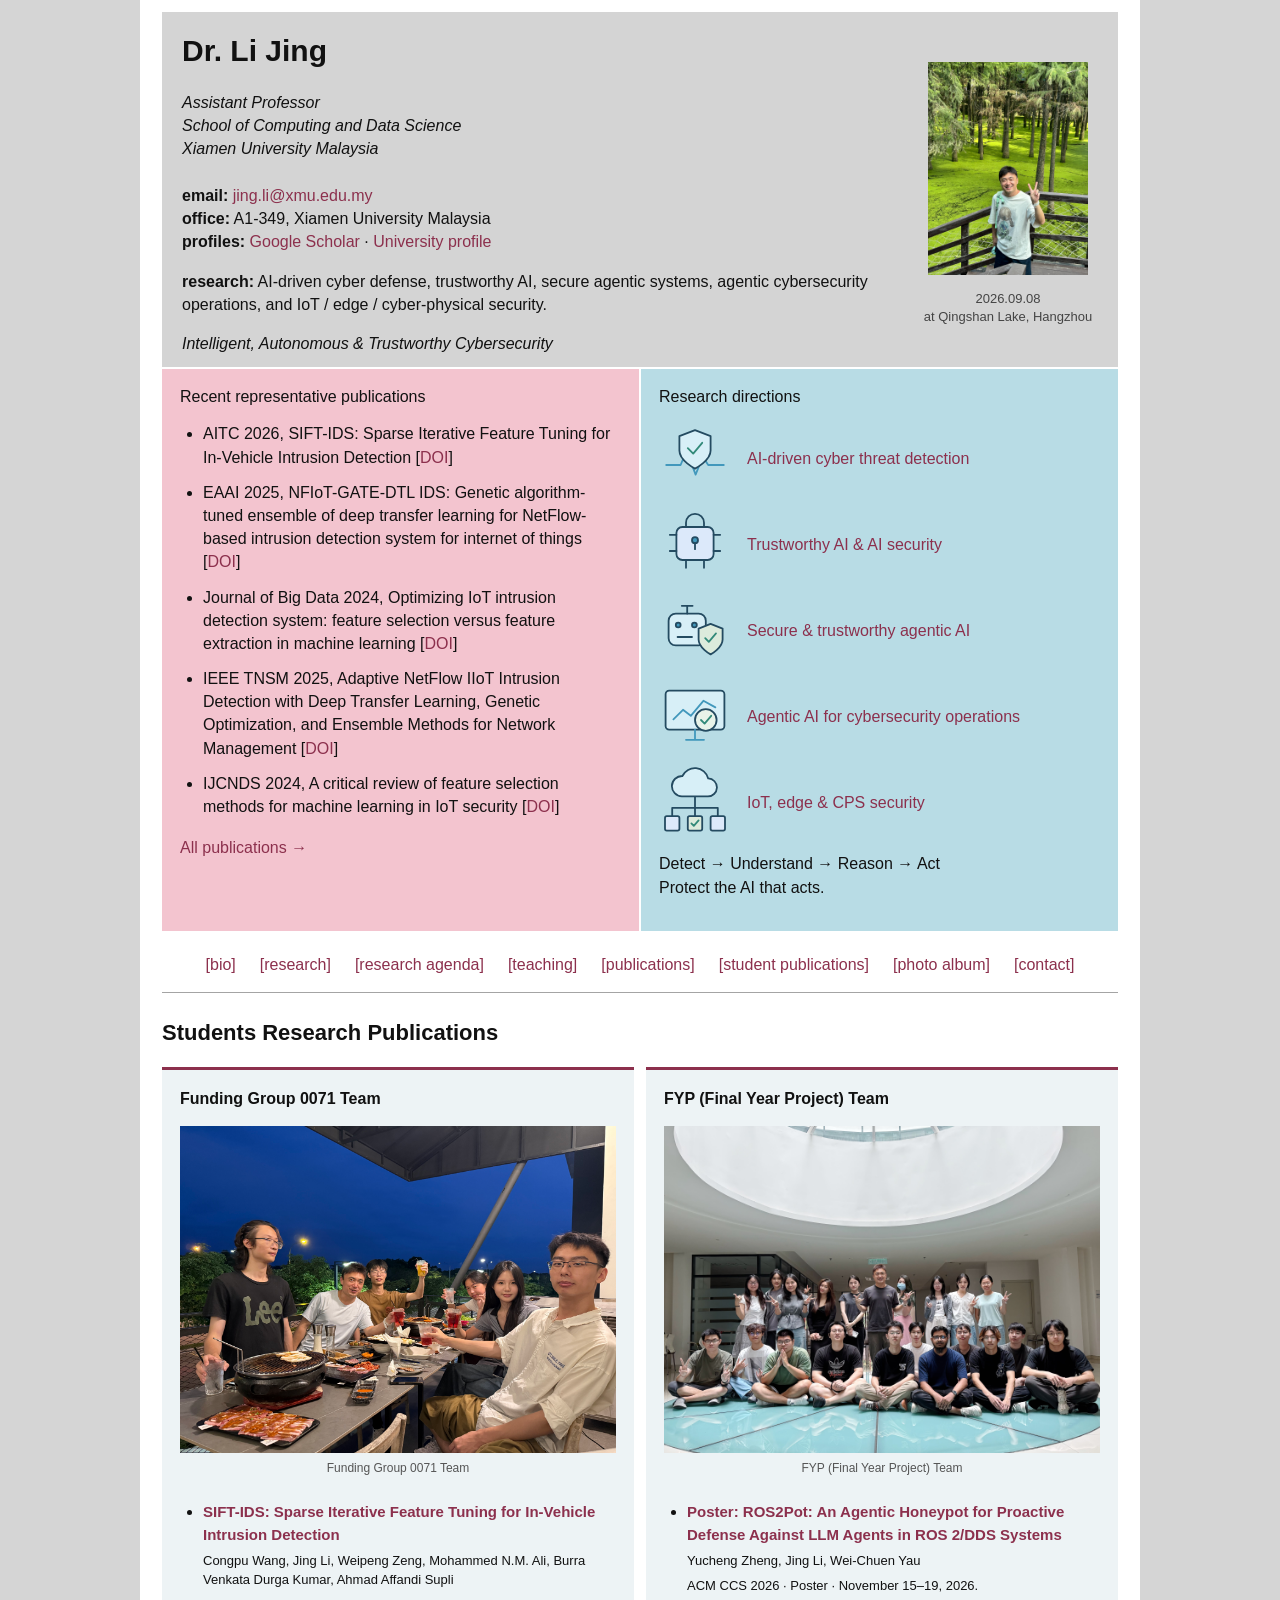
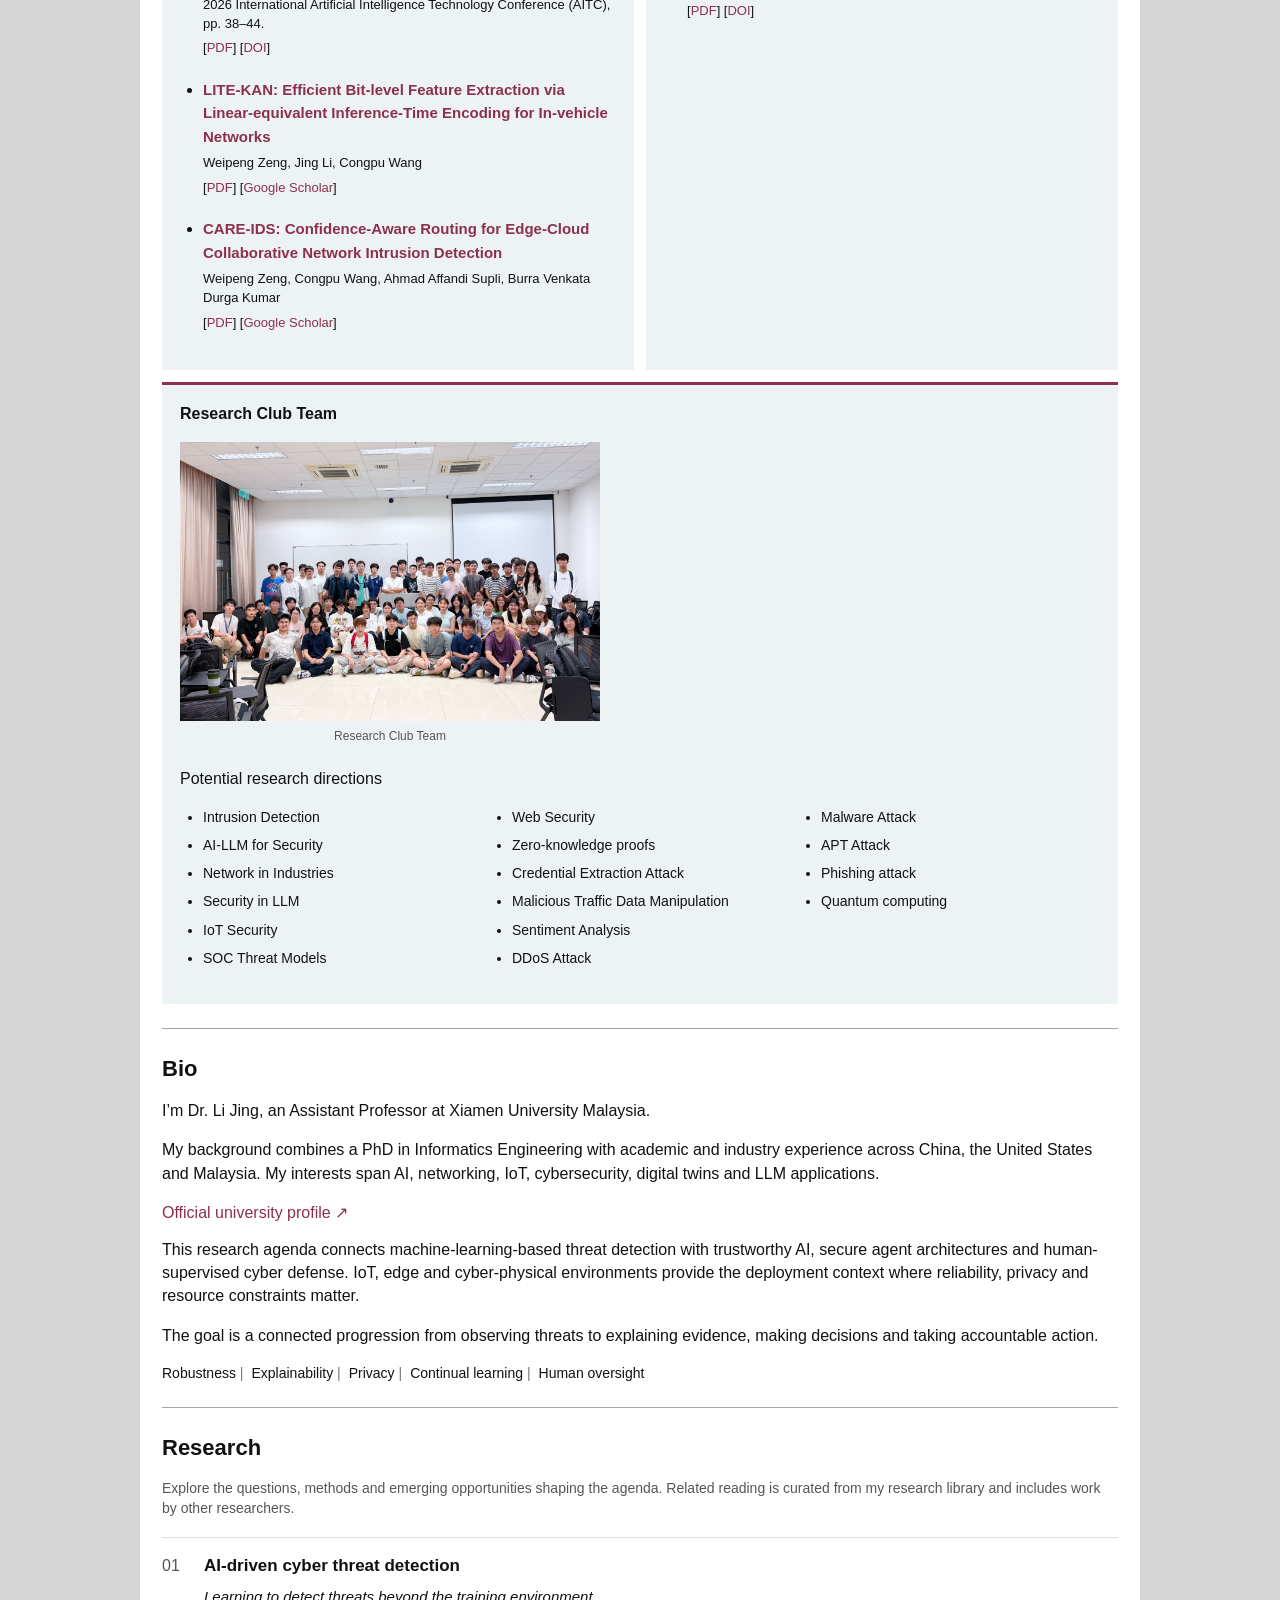
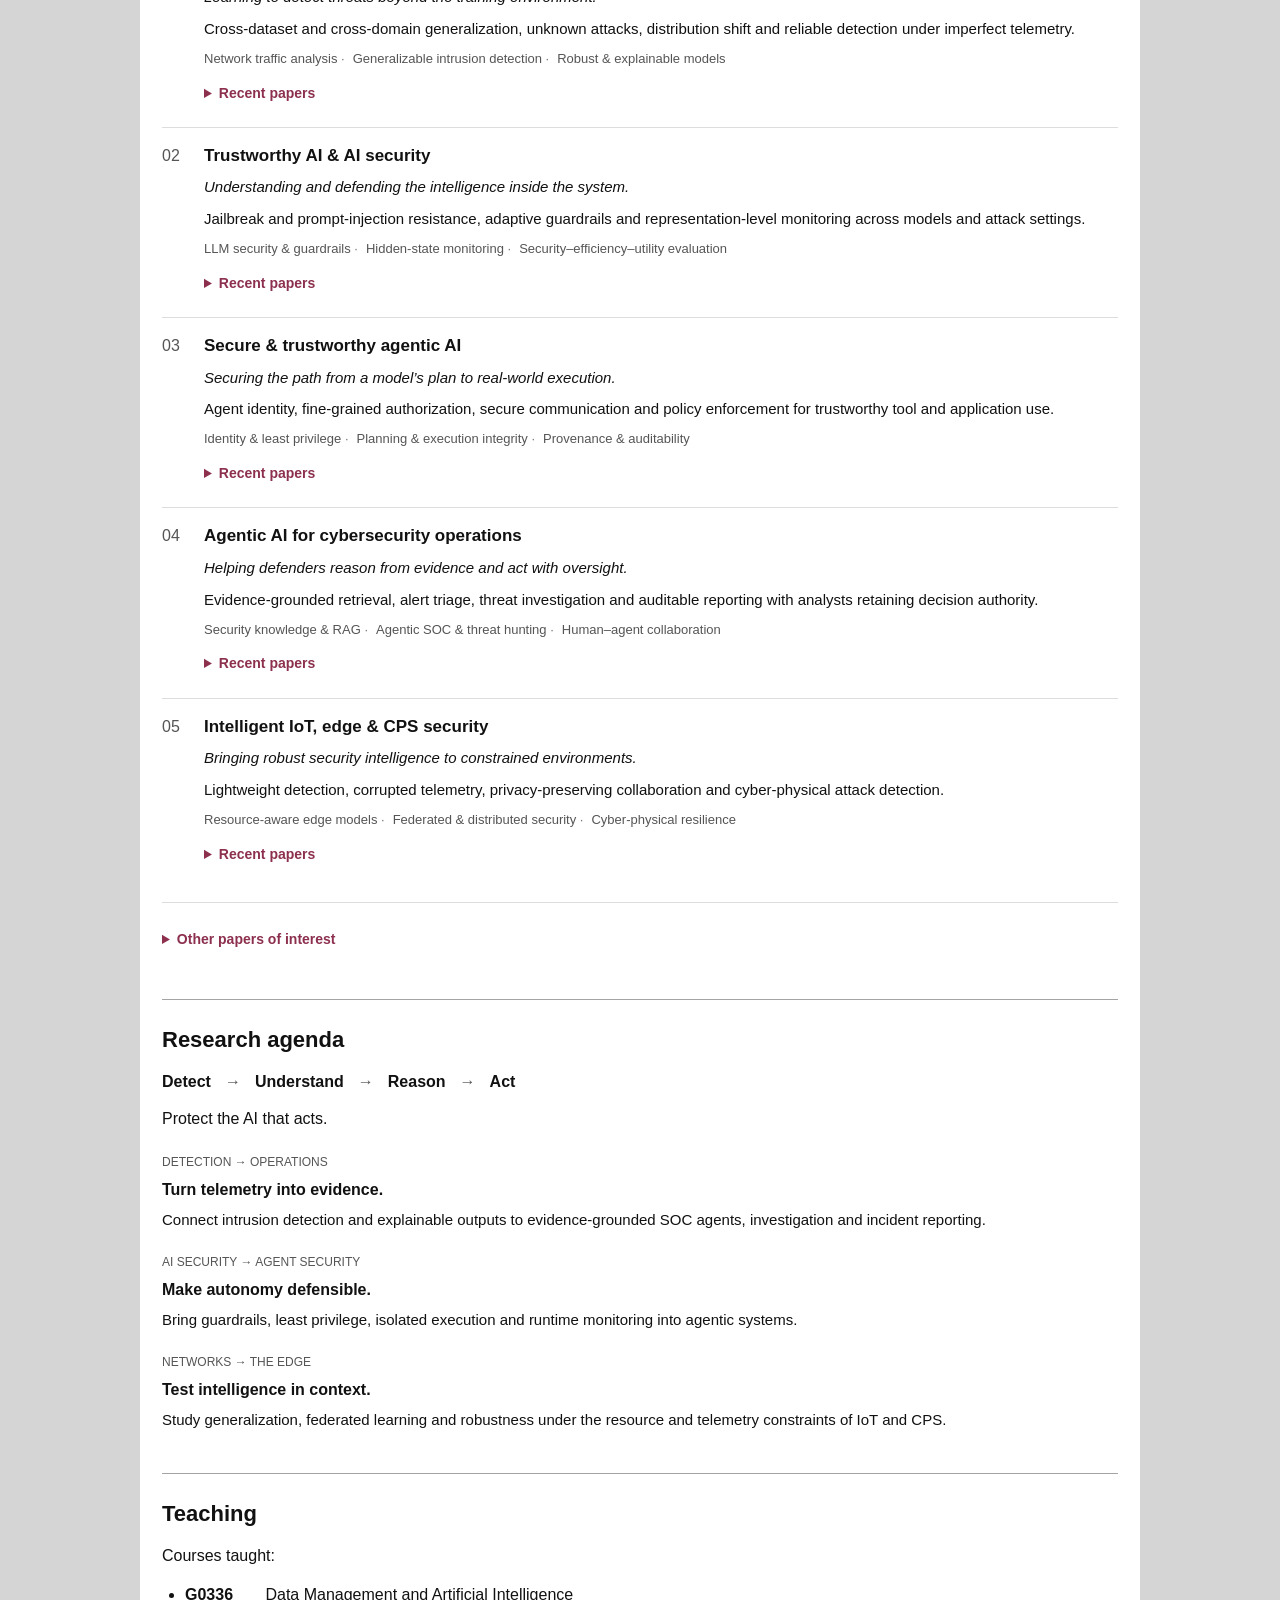
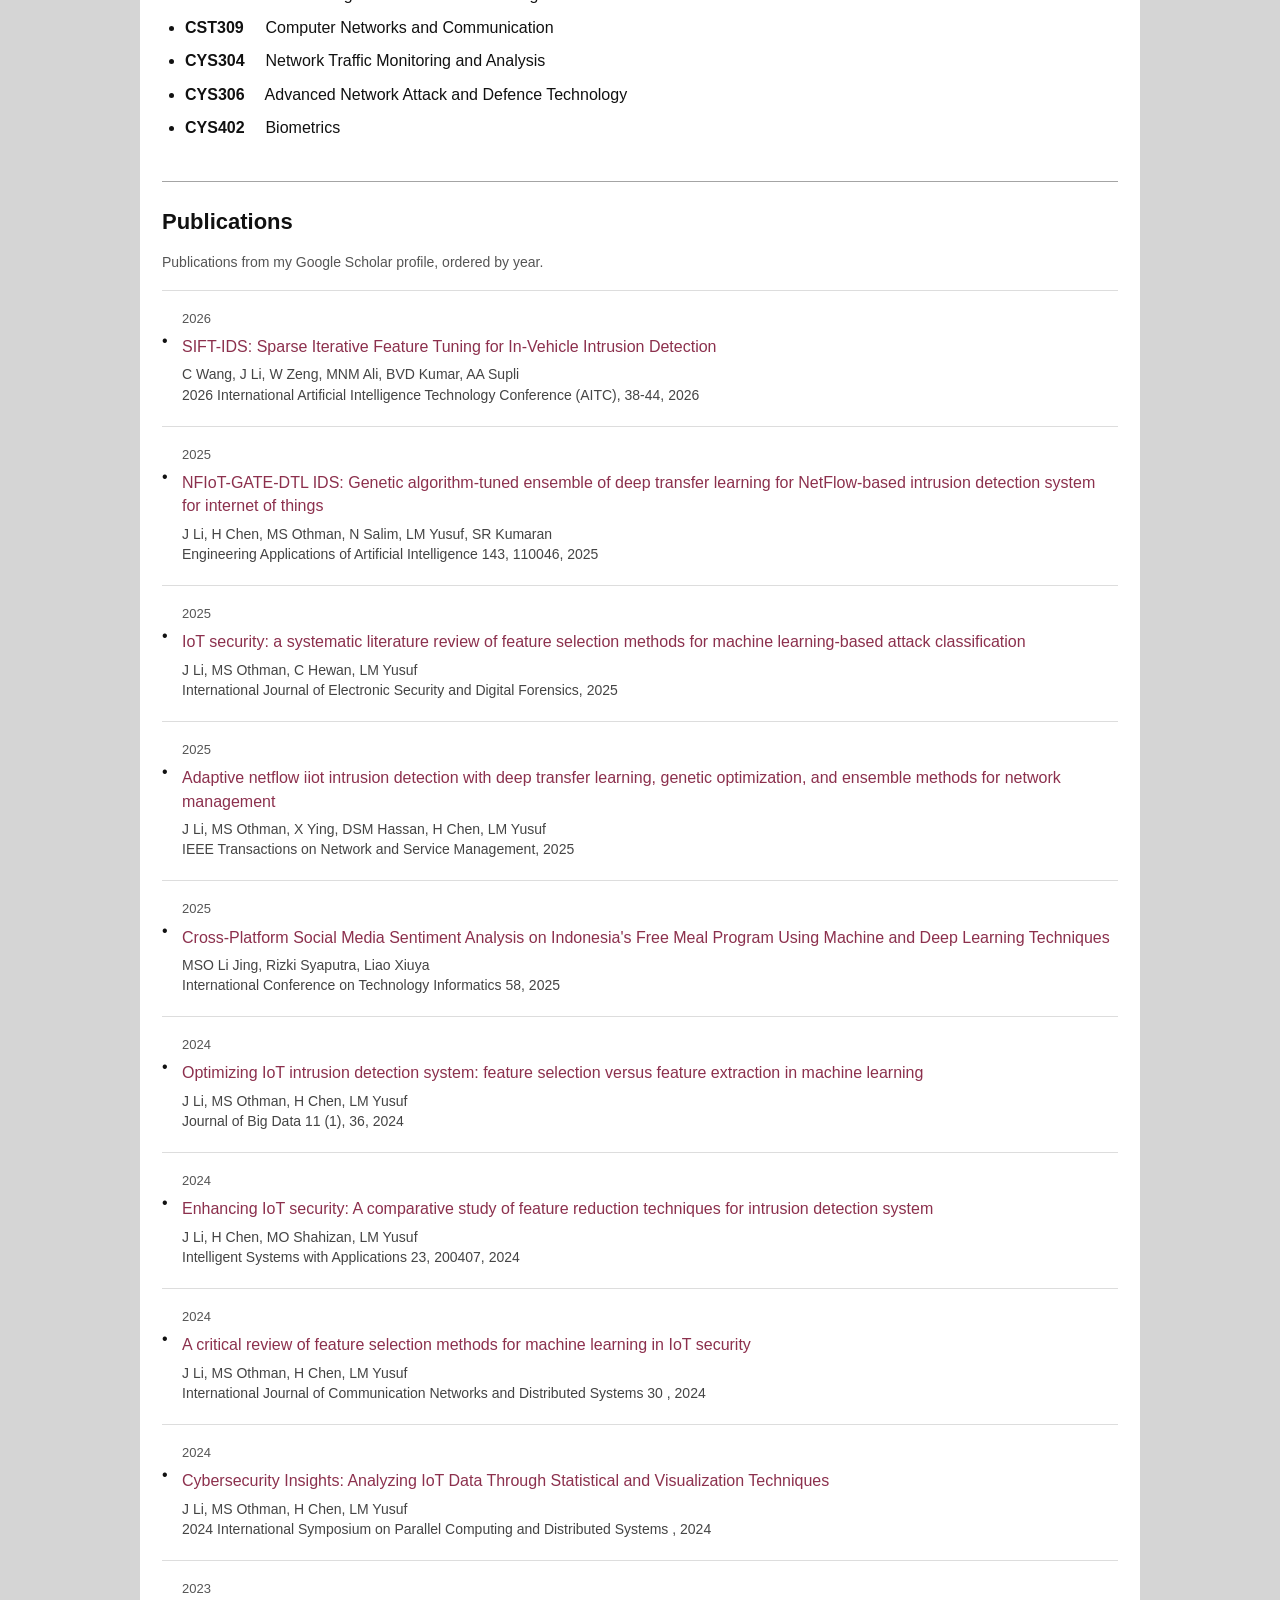
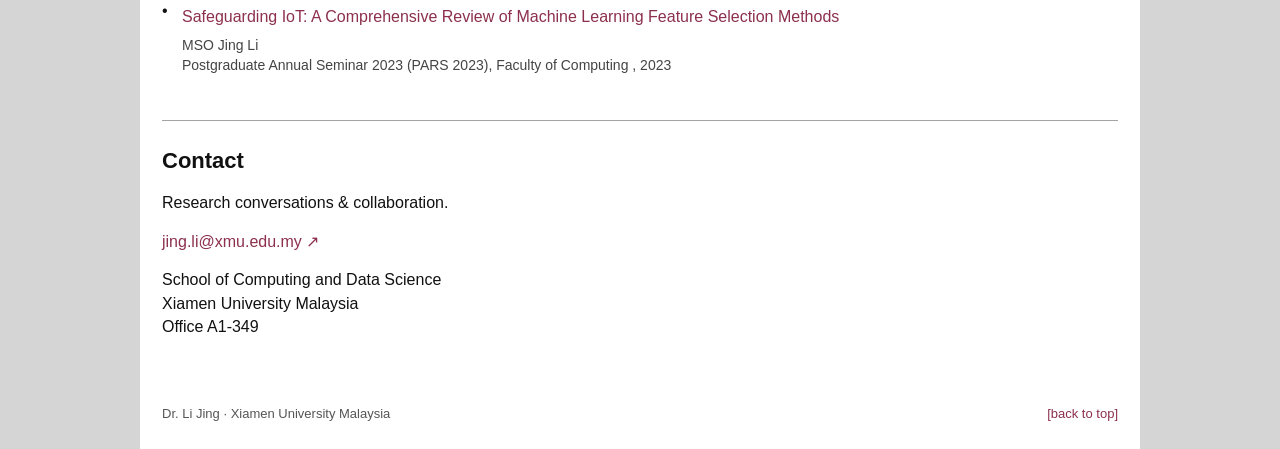
==== index.html @ 475fd69a "Simplify photo caption" ====
<!doctype html>
<html lang="en"><head><meta charset="utf-8"><meta name="viewport" content="width=device-width,initial-scale=1"><meta name="description" content="Research directions in intelligent, autonomous and trustworthy cybersecurity: AI-driven detection, AI security, secure agents, security operations and edge systems."><title>Dr. Li Jing | Cybersecurity & AI Research</title><link rel="stylesheet" href="style.css?v=papers-interest-20261017"></head>
<body><main><section class="academic-profile" id="home"><div class="profile-info"><h1>Dr. Li Jing</h1><p class="affiliation"><em>Assistant Professor<br>School of Computing and Data Science<br>Xiamen University Malaysia</em></p><p><strong>email:</strong> <a href="mailto:jing.li@xmu.edu.my">jing.li@xmu.edu.my</a><br><strong>office:</strong> A1-349, Xiamen University Malaysia<br><strong>profiles:</strong> <a href="https://scholar.google.com/citations?user=p5Pv4DQAAAAJ&amp;hl=en" target="_blank" rel="noopener">Google Scholar</a> · <a href="https://www.xmu.edu.my/index.php/staff/asst-prof-dr-li-jing" target="_blank" rel="noopener">University profile</a></p><p><strong>research:</strong> AI-driven cyber defense, trustworthy AI, secure agentic systems, agentic cybersecurity operations, and IoT / edge / cyber-physical security.</p><p class="research-theme">Intelligent, Autonomous &amp; Trustworthy Cybersecurity</p></div><figure><img src="portrait.jpg" alt="Dr. Li Jing" width="160" height="160"><figcaption>2026.09.08<br>at Qingshan Lake, Hangzhou</figcaption></figure></section><div class="highlights"><section class="recent"><h2>Recent representative publications</h2><ul><li>AITC 2026, SIFT-IDS: Sparse Iterative Feature Tuning for In-Vehicle Intrusion Detection [<a href="https://doi.org/10.1109/AITC70732.2026.11666574" target="_blank" rel="noopener">DOI</a>]</li><li>EAAI 2025, NFIoT-GATE-DTL IDS: Genetic algorithm-tuned ensemble of deep transfer learning for NetFlow-based intrusion detection system for internet of things [<a href="https://doi.org/10.1016/j.engappai.2025.110046" target="_blank" rel="noopener">DOI</a>]</li><li>Journal of Big Data 2024, Optimizing IoT intrusion detection system: feature selection versus feature extraction in machine learning [<a href="https://doi.org/10.1186/s40537-024-00892-y" target="_blank" rel="noopener">DOI</a>]</li><li>IEEE TNSM 2025, Adaptive NetFlow IIoT Intrusion Detection with Deep Transfer Learning, Genetic Optimization, and Ensemble Methods for Network Management [<a href="https://doi.org/10.1109/TNSM.2025.3617765" target="_blank" rel="noopener">DOI</a>]</li><li>IJCNDS 2024, A critical review of feature selection methods for machine learning in IoT security [<a href="https://doi.org/10.1504/IJCNDS.2024.138214" target="_blank" rel="noopener">DOI</a>]</li></ul><a href="#publications">All publications →</a></section><section class="research-links"><h2>Research directions</h2><ul><li><a href="#rd1"><img src="research-1.svg" alt="" width="72" height="72"><span>AI-driven cyber threat detection</span></a></li><li><a href="#rd2"><img src="research-2.svg" alt="" width="72" height="72"><span>Trustworthy AI &amp; AI security</span></a></li><li><a href="#rd3"><img src="research-3.svg" alt="" width="72" height="72"><span>Secure &amp; trustworthy agentic AI</span></a></li><li><a href="#rd4"><img src="research-4.svg" alt="" width="72" height="72"><span>Agentic AI for cybersecurity operations</span></a></li><li><a href="#rd5"><img src="research-5.svg" alt="" width="72" height="72"><span>IoT, edge &amp; CPS security</span></a></li></ul><p>Detect → Understand → Reason → Act<br>Protect the AI that acts.</p></section></div><nav class="section-nav" aria-label="Section navigation"><a href="#about">[bio]</a> <a href="#research">[research]</a> <a href="#agenda">[research agenda]</a> <a href="#teaching">[teaching]</a> <a href="#publications">[publications]</a> <a href="#student-publications">[student publications]</a> <a href="photos.html">[photo album]</a> <a href="#contact">[contact]</a></nav><section class="student-publications" id="student-publications"><h2>Students Research Publications</h2><div class="student-teams"><article class="student-team" id="funding-group-0071"><h3>Funding Group 0071 Team</h3><figure class="team-photo" data-photo="funding-0071-team.jpg" data-alt="Funding Group 0071 Team photo"><div class="photo-placeholder"><span class="photo-symbol" aria-hidden="true">▧</span><span>Team photo</span><small>Photos will appear here.</small></div><figcaption>Funding Group 0071 Team</figcaption></figure><ul><li class="student-paper"><strong><a href="https://doi.org/10.1109/AITC70732.2026.11666574" target="_blank" rel="noopener">SIFT-IDS: Sparse Iterative Feature Tuning for In-Vehicle Intrusion Detection</a></strong><p>Congpu Wang, Jing Li, Weipeng Zeng, Mohammed N.M. Ali, Burra Venkata Durga Kumar, Ahmad Affandi Supli</p><p>2026 International Artificial Intelligence Technology Conference (AITC), pp. 38–44.</p><p class="paper-links">[<a href="sift-ids.pdf" target="_blank" rel="noopener">PDF</a>] [<a href="https://doi.org/10.1109/AITC70732.2026.11666574" target="_blank" rel="noopener">DOI</a>]</p></li><li class="student-paper"><strong><a href="https://scholar.google.com/scholar?q=LITE-KAN%3A%20Efficient%20Bit-level%20Feature%20Extraction%20via%20Linear-equivalent%20Inference-Time%20Encoding%20for%20In-vehicle%20Networks" target="_blank" rel="noopener">LITE-KAN: Efficient Bit-level Feature Extraction via Linear-equivalent Inference-Time Encoding for In-vehicle Networks</a></strong><p>Weipeng Zeng, Jing Li, Congpu Wang</p><p class="paper-links">[<a href="lite-kan.pdf" target="_blank" rel="noopener">PDF</a>] [<a href="https://scholar.google.com/scholar?q=LITE-KAN%3A%20Efficient%20Bit-level%20Feature%20Extraction%20via%20Linear-equivalent%20Inference-Time%20Encoding%20for%20In-vehicle%20Networks" target="_blank" rel="noopener">Google Scholar</a>]</p></li><li class="student-paper"><strong><a href="https://scholar.google.com/scholar?q=CARE-IDS%3A%20Confidence-Aware%20Routing%20for%20Edge-Cloud%20Collaborative%20Network%20Intrusion%20Detection" target="_blank" rel="noopener">CARE-IDS: Confidence-Aware Routing for Edge-Cloud Collaborative Network Intrusion Detection</a></strong><p>Weipeng Zeng, Congpu Wang, Ahmad Affandi Supli, Burra Venkata Durga Kumar</p><p class="paper-links">[<a href="care-ids.pdf" target="_blank" rel="noopener">PDF</a>] [<a href="https://scholar.google.com/scholar?q=CARE-IDS%3A%20Confidence-Aware%20Routing%20for%20Edge-Cloud%20Collaborative%20Network%20Intrusion%20Detection" target="_blank" rel="noopener">Google Scholar</a>]</p></li></ul></article><article class="student-team" id="fyp-team"><h3>FYP (Final Year Project) Team</h3><figure class="team-photo" data-photo="fyp-team.jpg" data-alt="FYP (Final Year Project) Team photo"><div class="photo-placeholder"><span class="photo-symbol" aria-hidden="true">▧</span><span>Team photo</span><small>Photos will appear here.</small></div><figcaption>FYP (Final Year Project) Team</figcaption></figure><ul><li class="student-paper"><strong><a href="https://doi.org/10.1145/3830454.3846411" target="_blank" rel="noopener">Poster: ROS2Pot: An Agentic Honeypot for Proactive Defense Against LLM Agents in ROS 2/DDS Systems</a></strong><p>Yucheng Zheng, Jing Li, Wei-Chuen Yau</p><p>ACM CCS 2026 · Poster · November 15–19, 2026.</p><p class="paper-links">[<a href="ros2pot.pdf" target="_blank" rel="noopener">PDF</a>] [<a href="https://doi.org/10.1145/3830454.3846411" target="_blank" rel="noopener">DOI</a>]</p></li></ul></article><article class="student-team research-club" id="research-club-team"><h3>Research Club Team</h3><figure class="team-photo" data-photo="research-club-team.jpg" data-alt="Research Club Team photo"><div class="photo-placeholder"><span class="photo-symbol" aria-hidden="true">▧</span><span>Team photo</span><small>Photos will appear here.</small></div><figcaption>Research Club Team</figcaption></figure><p>Potential research directions</p><ul class="club-topics"><li>Intrusion Detection</li><li>AI-LLM for Security</li><li>Network in Industries</li><li>Security in LLM</li><li>IoT Security</li><li>SOC Threat Models</li><li>Web Security</li><li>Zero-knowledge proofs</li><li>Credential Extraction Attack</li><li>Malicious Traffic Data Manipulation</li><li>Sentiment Analysis</li><li>DDoS Attack</li><li>Malware Attack</li><li>APT Attack</li><li>Phishing attack</li><li>Quantum computing</li></ul></article></div></section><section class="overview" id="about"><div class="split"><h2>Bio</h2><div><p class="lead">I’m Dr. Li Jing, an Assistant Professor at Xiamen University Malaysia.</p><p>My background combines a PhD in Informatics Engineering with academic and industry experience across China, the United States and Malaysia. My interests span AI, networking, IoT, cybersecurity, digital twins and LLM applications.</p><a class="text-link" href="https://www.xmu.edu.my/index.php/staff/asst-prof-dr-li-jing" target="_blank" rel="noopener">Official university profile ↗</a><p>This research agenda connects machine-learning-based threat detection with trustworthy AI, secure agent architectures and human-supervised cyber defense. IoT, edge and cyber-physical environments provide the deployment context where reliability, privacy and resource constraints matter.</p><p>The goal is a connected progression from observing threats to explaining evidence, making decisions and taking accountable action.</p></div></div><div class="principles"><span>Robustness</span><span>Explainability</span><span>Privacy</span><span>Continual learning</span><span>Human oversight</span></div></section>
<section class="research" id="research"><div class="section-top"><div><h2>Research</h2></div><p>Explore the questions, methods and emerging opportunities shaping the agenda. Related reading is curated from my research library and includes work by other researchers.</p></div><div id="directions"></div></section>
<section class="agenda" id="agenda"><h2>Research agenda</h2><div class="pipeline"><span>Detect</span><i>→</i><span>Understand</span><i>→</i><span>Reason</span><i>→</i><span>Act</span></div><p class="lead">Protect the AI that acts.</p><div class="bridges"><article><small>DETECTION → OPERATIONS</small><h3>Turn telemetry into evidence.</h3><p>Connect intrusion detection and explainable outputs to evidence-grounded SOC agents, investigation and incident reporting.</p></article><article><small>AI SECURITY → AGENT SECURITY</small><h3>Make autonomy defensible.</h3><p>Bring guardrails, least privilege, isolated execution and runtime monitoring into agentic systems.</p></article><article><small>NETWORKS → THE EDGE</small><h3>Test intelligence in context.</h3><p>Study generalization, federated learning and robustness under the resource and telemetry constraints of IoT and CPS.</p></article></div></section>
<section class="teaching" id="teaching"><h2>Teaching</h2><p>Courses taught:</p><ul><li><strong>G0336</strong> Data Management and Artificial Intelligence</li><li><strong>CST309</strong> Computer Networks and Communication</li><li><strong>CYS304</strong> Network Traffic Monitoring and Analysis</li><li><strong>CYS306</strong> Advanced Network Attack and Defence Technology</li><li><strong>CYS402</strong> Biometrics</li></ul></section><section class="reading" id="publications"><div class="section-top"><h2>Publications</h2><p>Publications from my Google Scholar profile, ordered by year.</p></div><article class="publication"><small>2026</small><h3><a href="https://doi.org/10.1109/AITC70732.2026.11666574" target="_blank" rel="noopener">SIFT-IDS: Sparse Iterative Feature Tuning for In-Vehicle Intrusion Detection</a></h3><p>C Wang, J Li, W Zeng, MNM Ali, BVD Kumar, AA Supli<br>2026 International Artificial Intelligence Technology Conference (AITC), 38-44, 2026</p></article><article class="publication"><small>2025</small><h3><a href="https://doi.org/10.1016/j.engappai.2025.110046" target="_blank" rel="noopener">NFIoT-GATE-DTL IDS: Genetic algorithm-tuned ensemble of deep transfer learning for NetFlow-based intrusion detection system for internet of things</a></h3><p>J Li, H Chen, MS Othman, N Salim, LM Yusuf, SR Kumaran<br>Engineering Applications of Artificial Intelligence 143, 110046, 2025</p></article><article class="publication"><small>2025</small><h3><a href="https://doi.org/10.1504/IJESDF.2025.143475" target="_blank" rel="noopener">IoT security: a systematic literature review of feature selection methods for machine learning-based attack classification</a></h3><p>J Li, MS Othman, C Hewan, LM Yusuf<br>International Journal of Electronic Security and Digital Forensics, 2025</p></article><article class="publication"><small>2025</small><h3><a href="https://doi.org/10.1109/TNSM.2025.3617765" target="_blank" rel="noopener">Adaptive netflow iiot intrusion detection with deep transfer learning, genetic optimization, and ensemble methods for network management</a></h3><p>J Li, MS Othman, X Ying, DSM Hassan, H Chen, LM Yusuf<br>IEEE Transactions on Network and Service Management, 2025</p></article><article class="publication"><small>2025</small><h3><a href="https://scholar.google.com/citations?view_op=view_citation&amp;hl=en&amp;user=p5Pv4DQAAAAJ&amp;citation_for_view=p5Pv4DQAAAAJ:Tyk-4Ss8FVUC" target="_blank" rel="noopener">Cross-Platform Social Media Sentiment Analysis on Indonesia&#x27;s Free Meal Program Using Machine and Deep Learning Techniques</a></h3><p>MSO Li Jing, Rizki Syaputra, Liao Xiuya<br>International Conference on Technology Informatics 58, 2025</p></article><article class="publication"><small>2024</small><h3><a href="https://doi.org/10.1186/s40537-024-00892-y" target="_blank" rel="noopener">Optimizing IoT intrusion detection system: feature selection versus feature extraction in machine learning</a></h3><p>J Li, MS Othman, H Chen, LM Yusuf<br>Journal of Big Data 11 (1), 36, 2024</p></article><article class="publication"><small>2024</small><h3><a href="https://doi.org/10.1016/j.iswa.2024.200407" target="_blank" rel="noopener">Enhancing IoT security: A comparative study of feature reduction techniques for intrusion detection system</a></h3><p>J Li, H Chen, MO Shahizan, LM Yusuf<br>Intelligent Systems with Applications 23, 200407, 2024</p></article><article class="publication"><small>2024</small><h3><a href="https://doi.org/10.1504/IJCNDS.2024.138214" target="_blank" rel="noopener">A critical review of feature selection methods for machine learning in IoT security</a></h3><p>J Li, MS Othman, H Chen, LM Yusuf<br>International Journal of Communication Networks and Distributed Systems 30 , 2024</p></article><article class="publication"><small>2024</small><h3><a href="https://doi.org/10.1109/PCDS61776.2024.10743769" target="_blank" rel="noopener">Cybersecurity Insights: Analyzing IoT Data Through Statistical and Visualization Techniques</a></h3><p>J Li, MS Othman, H Chen, LM Yusuf<br>2024 International Symposium on Parallel Computing and Distributed Systems , 2024</p></article><article class="publication"><small>2023</small><h3><a href="https://scholar.google.com/citations?view_op=view_citation&amp;hl=en&amp;user=p5Pv4DQAAAAJ&amp;citation_for_view=p5Pv4DQAAAAJ:Y0pCki6q_DkC" target="_blank" rel="noopener">Safeguarding IoT: A Comprehensive Review of Machine Learning Feature Selection Methods</a></h3><p>MSO Jing Li<br>Postgraduate Annual Seminar 2023 (PARS 2023), Faculty of Computing , 2023</p></article></section><section class="contact overview" id="contact"><div class="split"><h2>Contact</h2><div><p class="lead">Research conversations & collaboration.</p><a class="contact-email" href="mailto:jing.li@xmu.edu.my">jing.li@xmu.edu.my ↗</a><p>School of Computing and Data Science<br>Xiamen University Malaysia<br>Office A1-349</p></div></div></section></main><footer>Dr. Li Jing · Xiamen University Malaysia <a href="#home">[back to top]</a></footer><script src="script.js?v=papers-interest-20261017"></script></body></html>
---- style.css ----
:root{--link:#8c304d;--rule:#a4a4a4}*{box-sizing:border-box}html{scroll-behavior:smooth;scroll-padding-top:20px}body{margin:0;background:#d5d5d5;color:#111;font:16px/1.45 Arial,Helvetica,sans-serif}main,footer{max-width:1000px;margin:0 auto;background:#fff;padding:12px 22px}a{color:var(--link);text-decoration:none}a:hover{text-decoration:underline}a:focus-visible,summary:focus-visible{outline:2px solid var(--link);outline-offset:3px}h1{font-size:30px;margin:0 0 22px;line-height:1.15}h2{font-size:22px;margin:0 0 14px}h3{font-size:18px;margin:0 0 8px}p{margin:0 0 16px}.academic-profile{background:#d4d4d4;padding:22px 20px 12px;display:grid;grid-template-columns:minmax(0,1fr) 180px;gap:32px}.affiliation{margin-bottom:24px}.academic-profile figure{margin:0;text-align:center;align-self:center}.academic-profile img{width:160px;height:160px;object-fit:cover}.academic-profile figcaption{font-size:13px;margin-top:8px;color:#444}.research-theme{font-style:italic;margin-bottom:0}.highlights{display:grid;grid-template-columns:1fr 1fr;gap:2px;margin-top:2px}.highlights section{padding:16px 18px}.highlights h2{font-size:16px;font-weight:400}.recent{background:#f3c4cf}.research-links{background:#b8dce5}ul{padding-left:23px;margin:12px 0 18px}li{margin-bottom:12px}.section-nav{display:flex;gap:24px;justify-content:center;flex-wrap:wrap;padding:22px 0 16px;font-size:16px}.overview,.research,.reading,.agenda{border-top:1px solid var(--rule);padding:24px 0}.split{display:block}.split>.profile-panel{display:none}.lead{font-size:16px}.principles{display:flex;gap:8px;flex-wrap:wrap;font-size:14px;margin-top:12px}.principles span:not(:last-child)::after{content:' |';color:#777}.section-top{margin-bottom:18px}.section-top>p{font-size:14px;color:#555}.direction{display:grid;grid-template-columns:32px 1fr;gap:10px;padding:16px 0;border-top:1px solid #ddd}.number{font-size:16px;color:#555}.direction h3{font-size:17px}.direction-body>p{font-size:15px;margin-bottom:10px}.subhead{font-style:italic}.tags{display:flex;flex-wrap:wrap;gap:8px;margin:10px 0;font-size:13px;color:#555}.tags span:not(:last-child)::after{content:' ·';color:#777}details{font-size:14px}summary{color:var(--link);cursor:pointer;margin:8px 0}summary span{display:none}details p{margin:8px 0}.pipeline{display:flex;flex-wrap:wrap;gap:14px;margin-bottom:14px;font-weight:bold}.pipeline i{font-style:normal;color:#555}.bridges article{margin:18px 0}.bridges small{font-size:12px;color:#555}.bridges h3{margin-top:6px;font-size:16px}.bridges p{font-size:15px}.publication{position:relative;padding:15px 0 15px 20px;border-top:1px solid #ddd}.publication::before{content:'•';position:absolute;left:0;top:38px}.publication small{font-size:13px;color:#555}.publication h3{font-size:16px;font-weight:400;line-height:1.45;margin:6px 0}.publication p{font-size:14px;margin-bottom:6px;color:#444}.publication .text-link{font-size:13px}.preprint-title{font-size:18px;margin:24px 0 12px}.contact-email{display:inline-block;margin-bottom:15px}.text-link{display:inline-block;margin-bottom:14px}.publication .text-link{margin-bottom:0}footer{padding:15px 22px 25px;font-size:13px;color:#555;display:flex;justify-content:space-between;gap:20px}.eyebrow{display:none}@media(max-width:650px){body{background:white;font-size:15px}main,footer{padding-left:14px;padding-right:14px}.academic-profile{grid-template-columns:1fr 120px;gap:15px;padding:18px 14px}.academic-profile img{width:112px;height:112px}.academic-profile figure{align-self:start;margin-top:10px}h1{font-size:26px}.highlights{grid-template-columns:1fr}.section-nav{gap:12px;font-size:14px}.academic-profile p{font-size:14px}}@media(max-width:390px){.academic-profile{grid-template-columns:1fr}.academic-profile figure{grid-row:1;text-align:left;margin:0}.academic-profile figcaption{display:none}}@media(prefers-reduced-motion:reduce){html{scroll-behavior:auto}}

.student-publications{border-top:1px solid var(--rule);padding:24px 0}.student-teams{display:grid;grid-template-columns:repeat(3,minmax(0,1fr));gap:12px;margin-top:18px}.student-team{padding:18px;background:#edf3f5;border-top:3px solid #8c304d}.student-team h3{font-size:16px;line-height:1.4}.empty-publications{font-size:14px;color:#555;margin:12px 0 0}@media(max-width:750px){.student-teams{grid-template-columns:1fr}}

.student-teams{grid-template-columns:minmax(0,1fr) minmax(0,1fr)}.research-club{grid-column:1 / -1}.student-paper{margin-bottom:20px}.student-paper strong{font-size:15px}.student-paper p{font-size:13px;margin:6px 0}.paper-links{font-size:14px}.club-topics{columns:3;column-gap:30px}.club-topics li{break-inside:avoid;font-size:14px;margin-bottom:8px}@media(max-width:750px){.student-teams{grid-template-columns:1fr}.club-topics{columns:2}}@media(max-width:420px){.club-topics{columns:1}}

.teaching{border-top:1px solid var(--rule);padding:24px 0}.teaching li{margin-bottom:10px}.teaching strong{display:inline-block;min-width:76px}

.team-photo{margin:16px 0 22px}.photo-placeholder{min-height:180px;aspect-ratio:4 / 3;border:1px dashed #a4b9c1;background:#f8fafb;display:flex;flex-direction:column;align-items:center;justify-content:center;color:#56666c;gap:5px}.photo-symbol{font-size:32px;color:#8c304d}.photo-placeholder small{font-size:12px}.team-photo img{display:block;width:100%;height:auto;max-height:360px;object-fit:contain;background:#f8fafb}.team-photo figcaption{font-size:12px;color:#555;text-align:center;margin-top:7px}.research-club .team-photo{max-width:420px}

.academic-profile img{height:auto;object-fit:contain}

.related-reading{margin-top:14px}.related-reading summary{font-weight:bold}.reading-list{padding-left:22px;margin-top:15px}.reading-list li{margin-bottom:18px}.reading-list a{font-size:14px}.reading-list p{font-size:12px;margin:4px 0;color:#444;overflow-wrap:anywhere}.reading-list .reading-meta{color:#666}.background-reading{padding:18px 0;border-top:1px solid #ddd}

.research-links ul{list-style:none;padding:0;margin:12px 0}.research-links li{margin:0 0 12px}.research-links li a{display:flex;align-items:center;gap:16px;min-height:74px}.research-links li img{width:72px;height:72px;flex:0 0 72px}.research-links li span{line-height:1.4}.research-links li a:hover img{transform:translateY(-2px)}@media(prefers-reduced-motion:reduce){.research-links li a:hover img{transform:none}}

.photo-album{border-top:1px solid var(--rule);padding:24px 0}.album-grid{display:grid;grid-template-columns:repeat(3,minmax(0,1fr));gap:16px}.album-grid figure{margin:0}.album-grid a{display:block;background:#edf3f5}.album-grid img{display:block;width:100%;aspect-ratio:4/3;object-fit:contain}.album-grid figcaption{font-size:13px;margin-top:8px;color:#444}@media(max-width:650px){.album-grid{grid-template-columns:1fr}}

.album-page{min-height:85vh}.album-nav{display:flex;justify-content:space-between;gap:18px;flex-wrap:wrap;padding:14px 0 24px;font-size:14px}.album-page .photo-album{padding-top:24px}.album-page h1{font-size:28px;margin-bottom:14px}
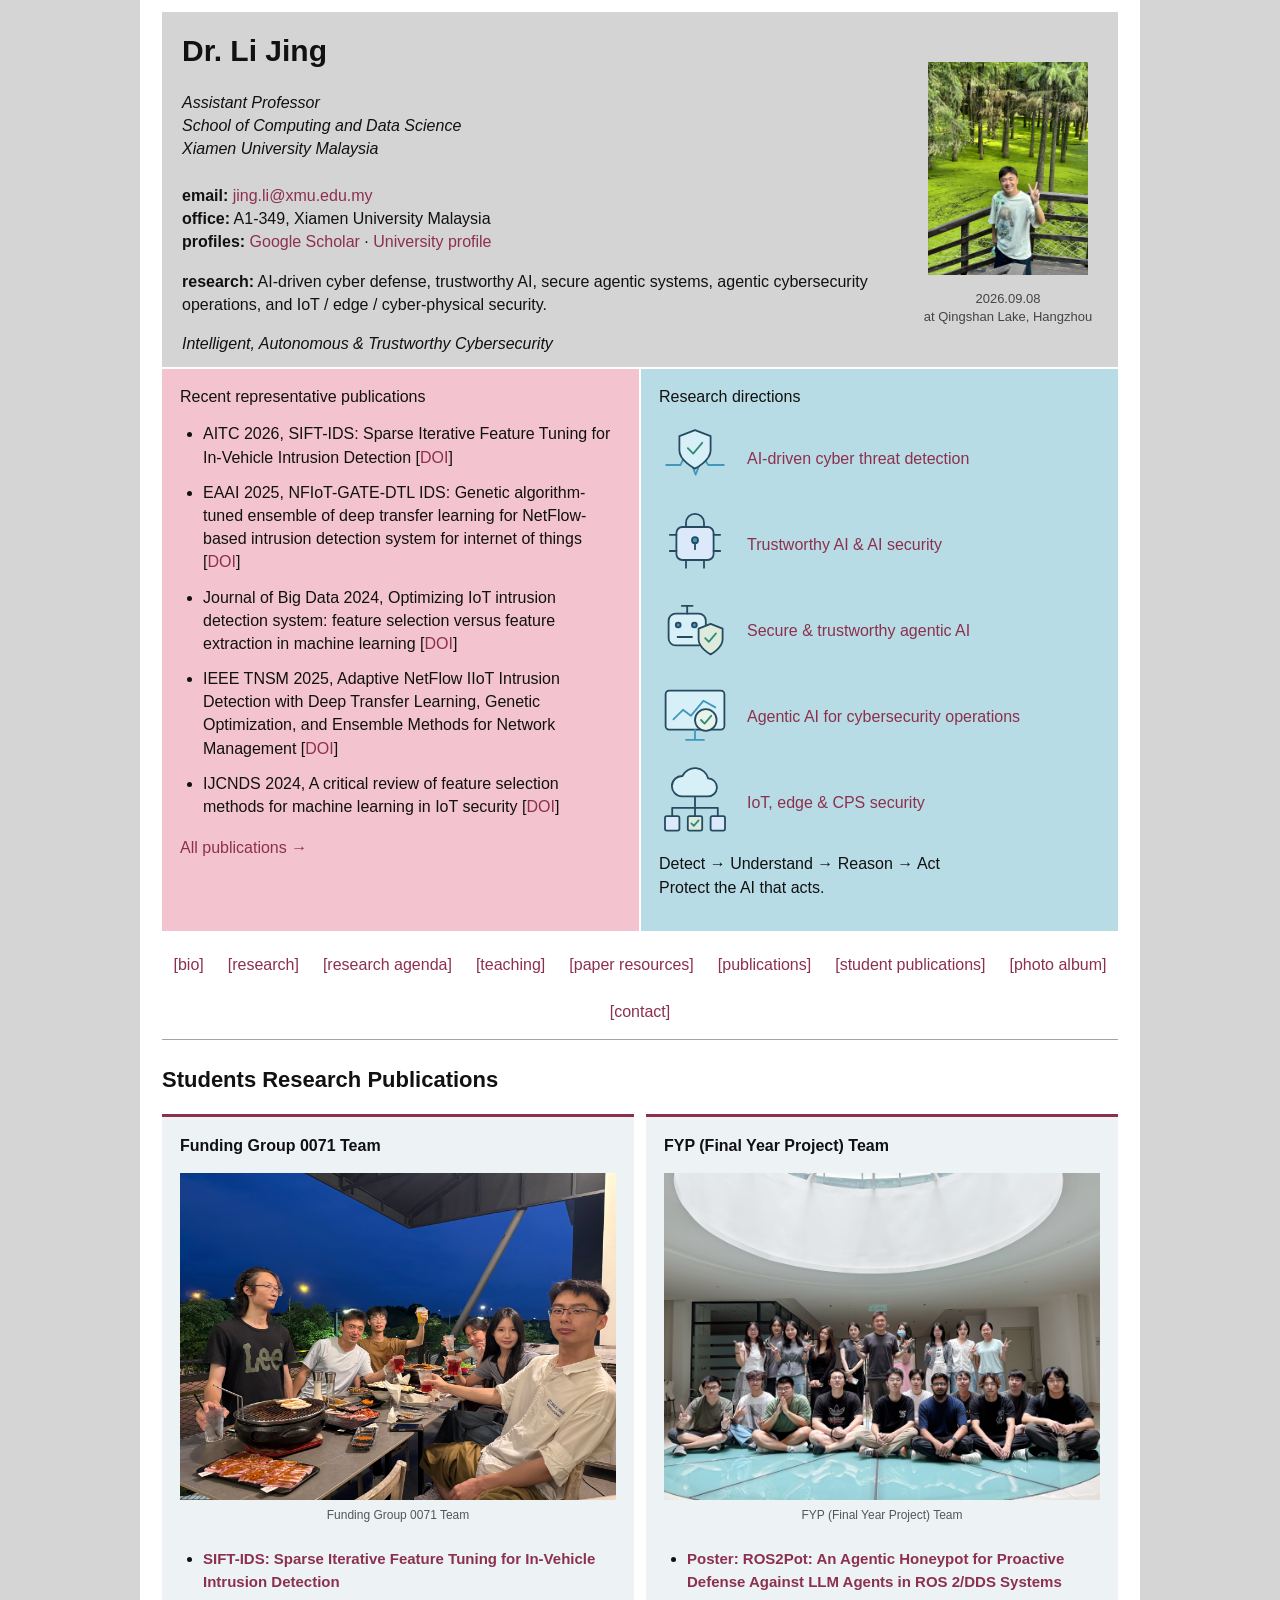
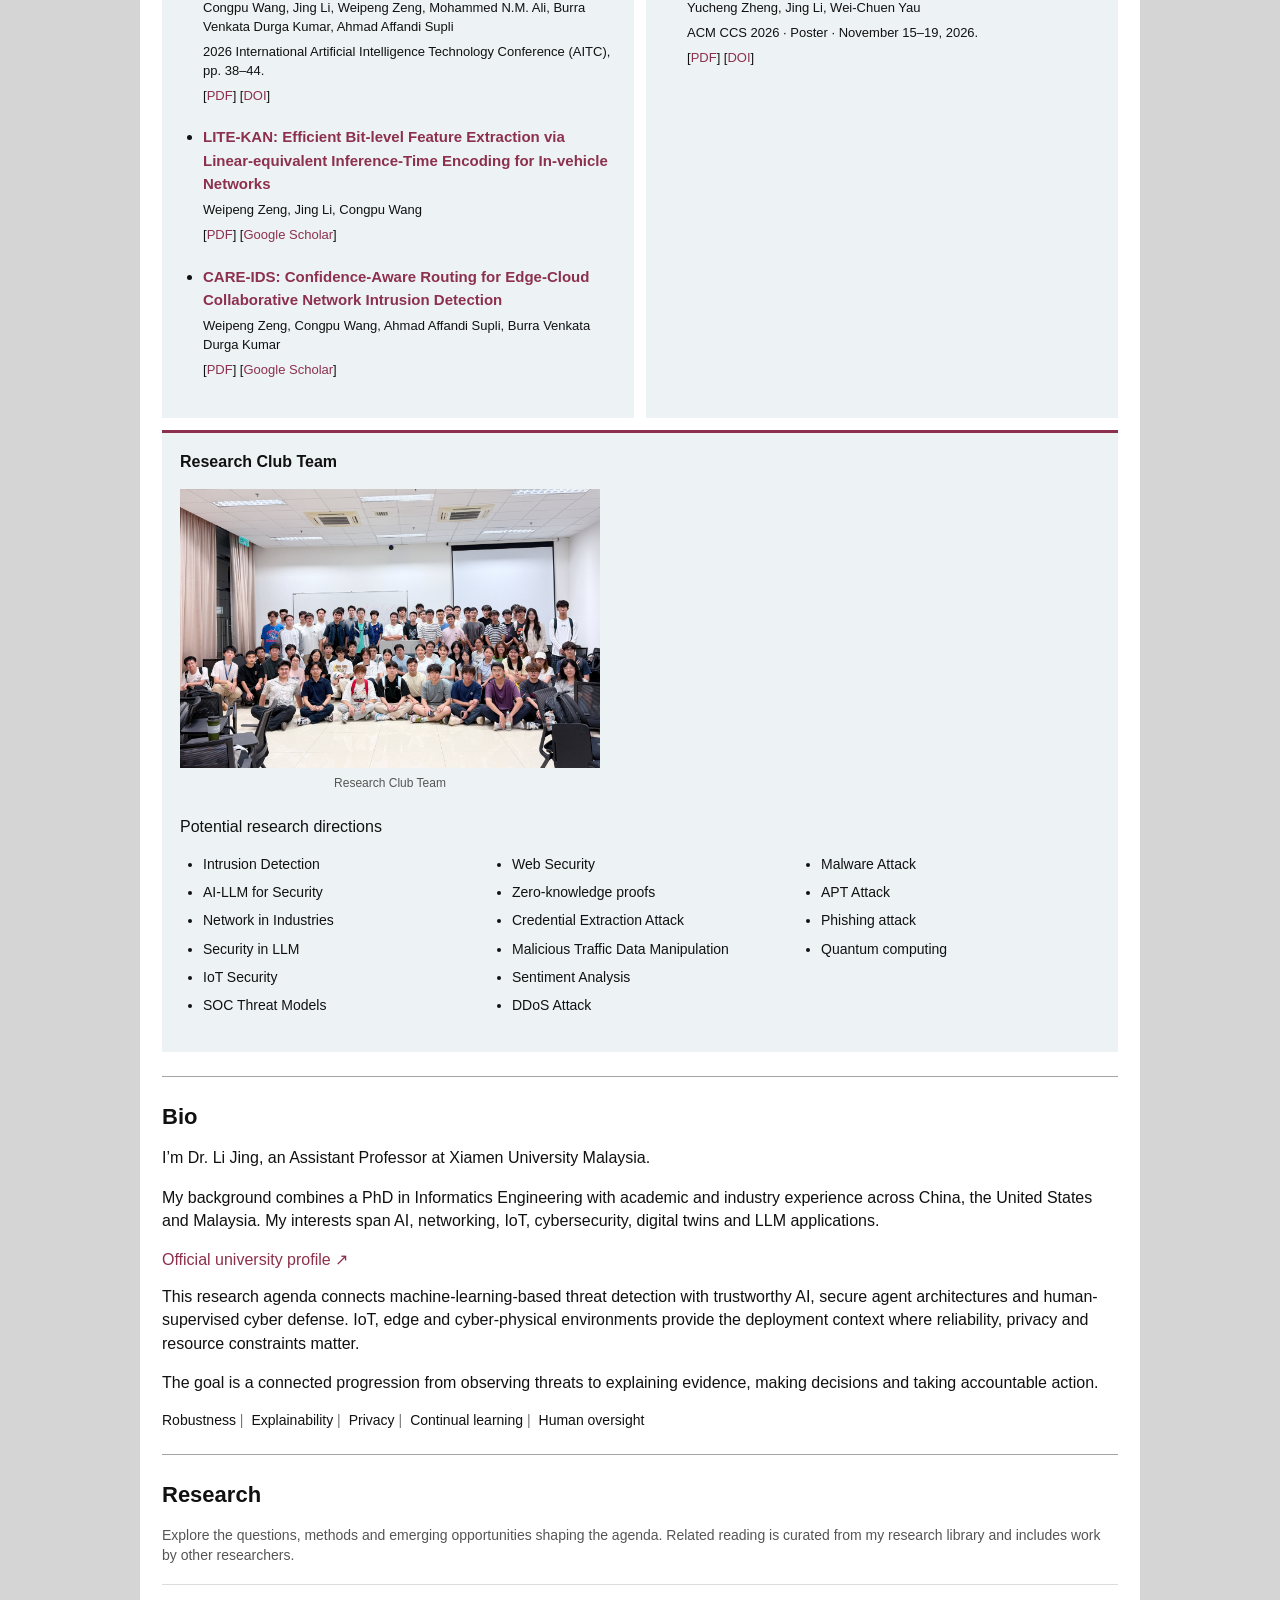
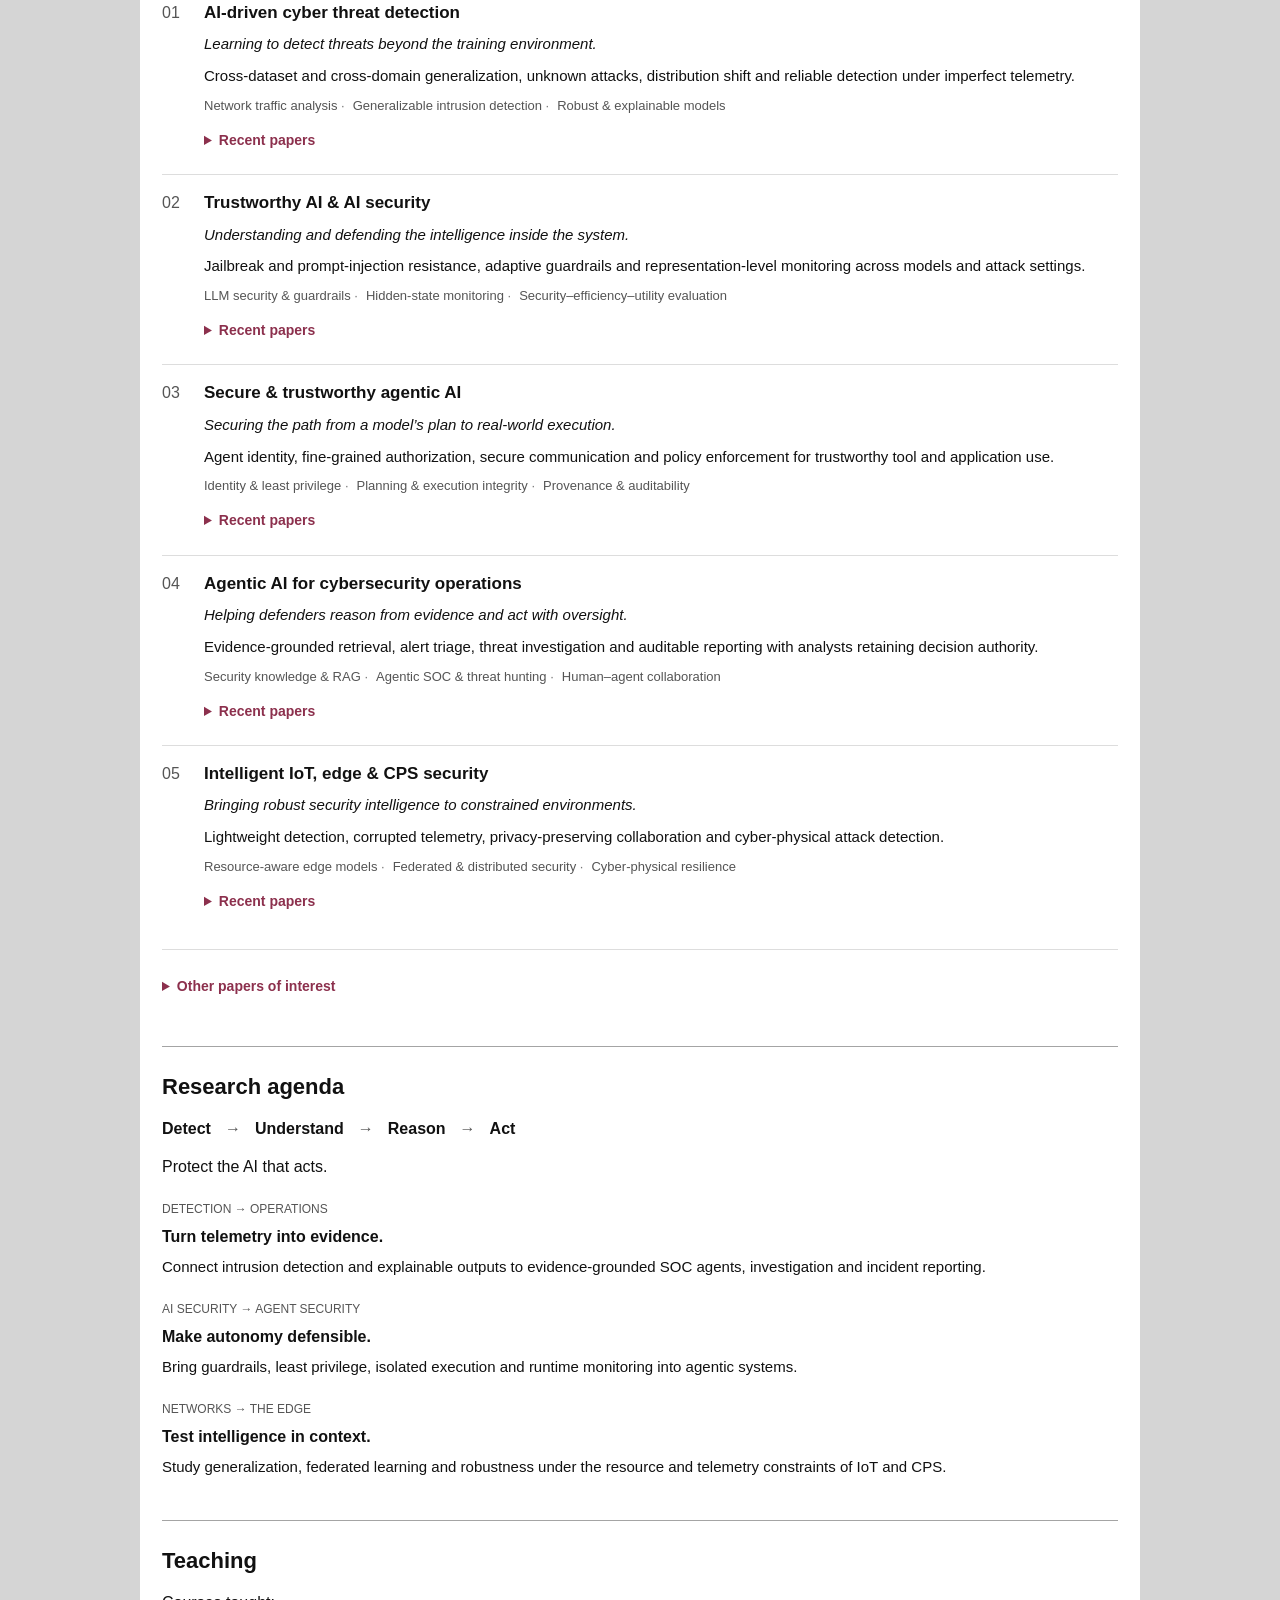
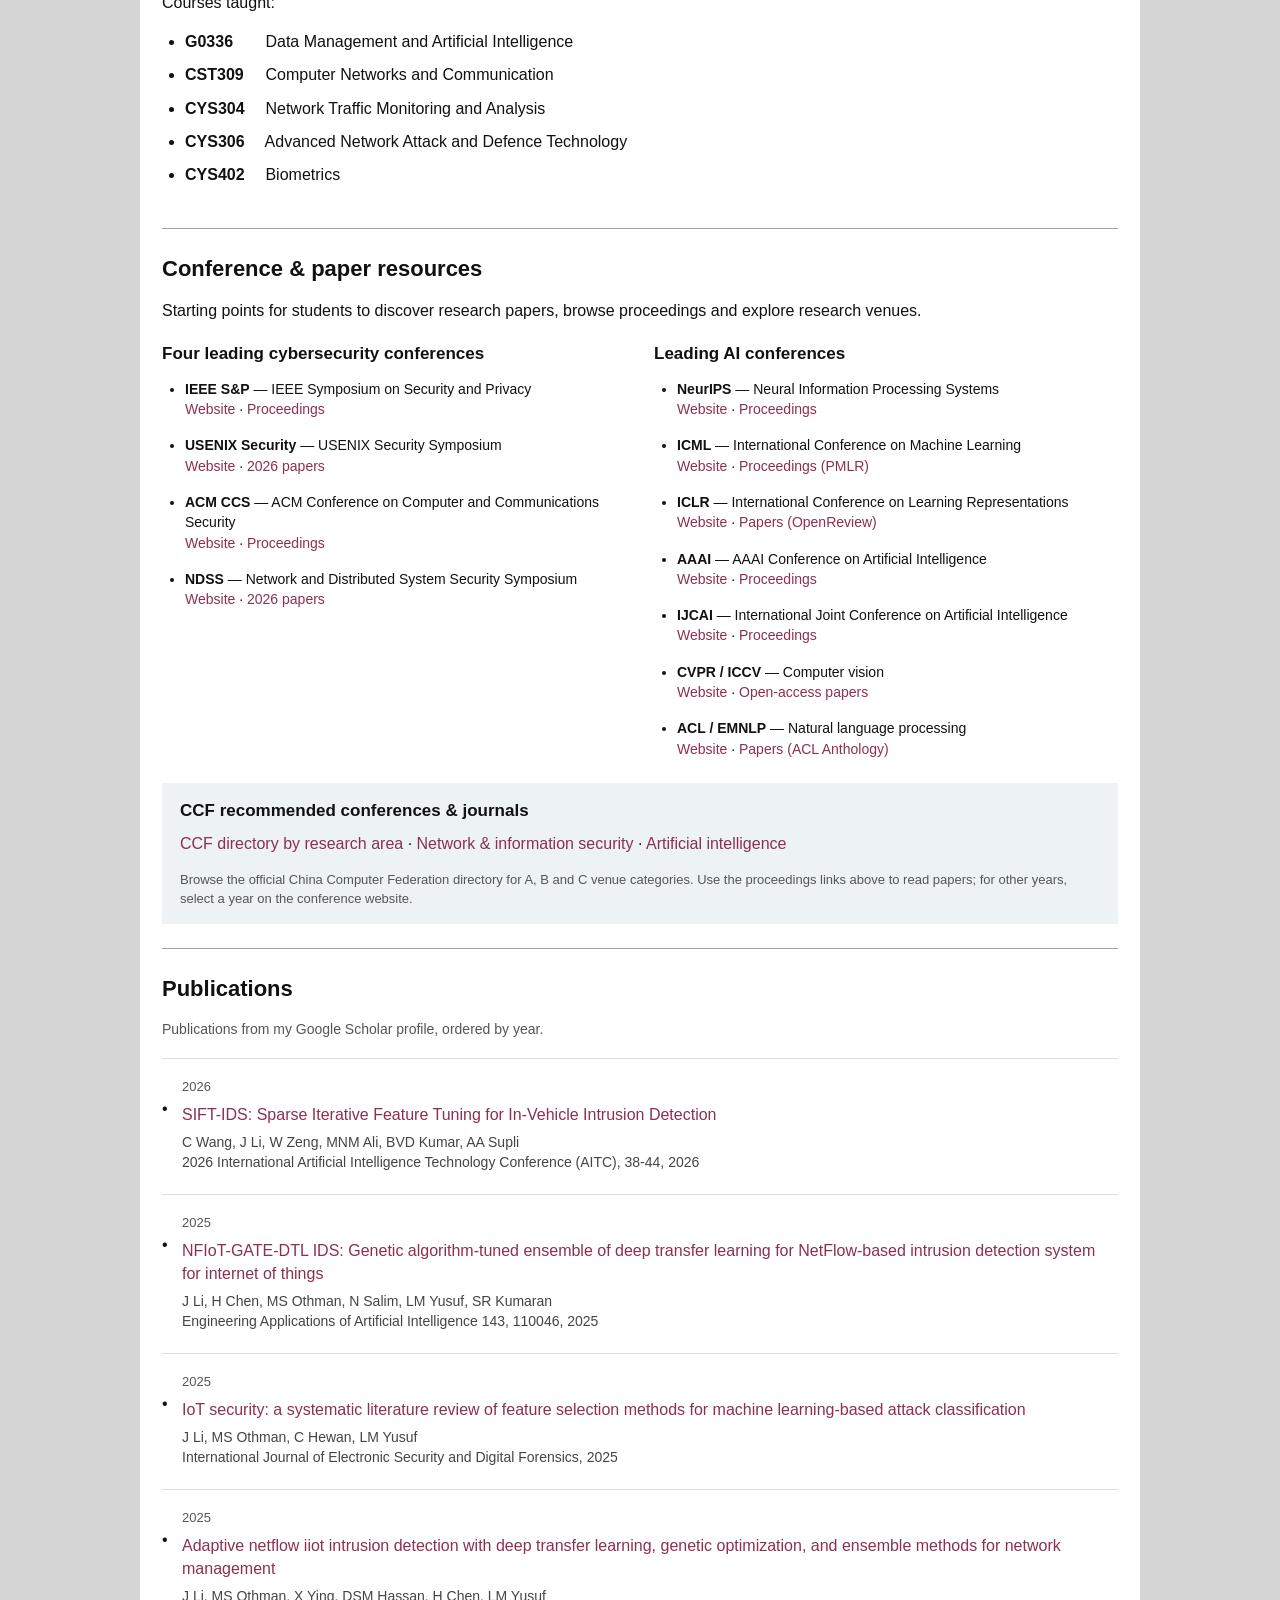
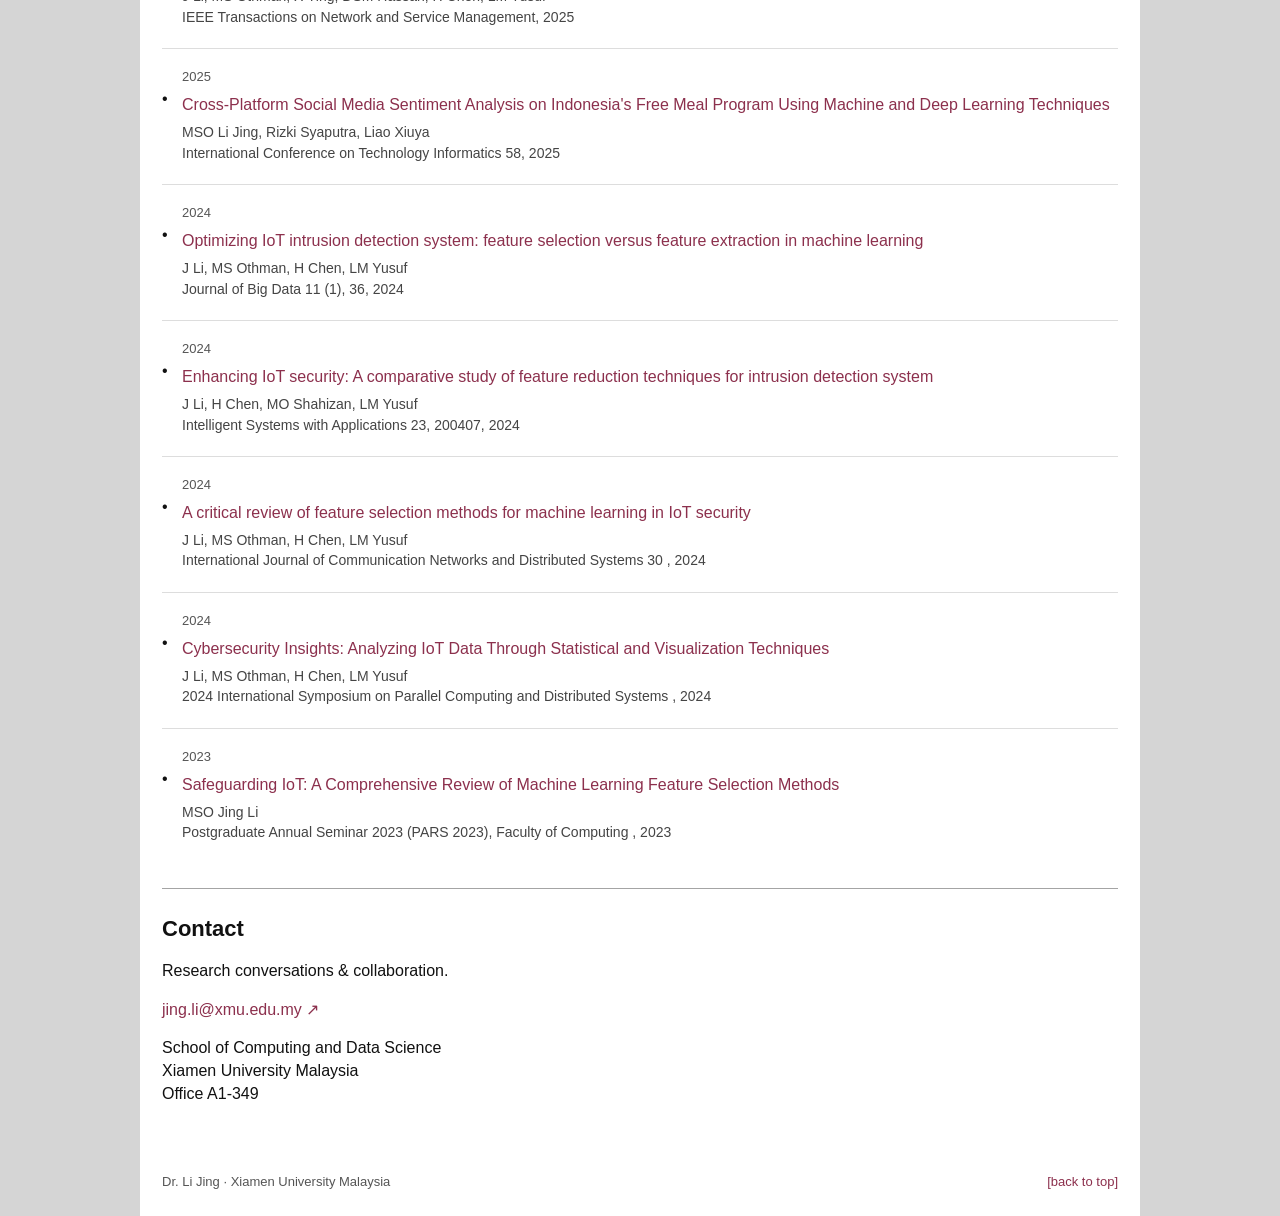
==== commit 39e48157: "Add student conference and paper resources" ====
--- a/index.html
+++ b/index.html
@@ -1,6 +1,6 @@
 <!doctype html>
-<html lang="en"><head><meta charset="utf-8"><meta name="viewport" content="width=device-width,initial-scale=1"><meta name="description" content="Research directions in intelligent, autonomous and trustworthy cybersecurity: AI-driven detection, AI security, secure agents, security operations and edge systems."><title>Dr. Li Jing | Cybersecurity & AI Research</title><link rel="stylesheet" href="style.css?v=papers-interest-20261017"></head>
-<body><main><section class="academic-profile" id="home"><div class="profile-info"><h1>Dr. Li Jing</h1><p class="affiliation"><em>Assistant Professor<br>School of Computing and Data Science<br>Xiamen University Malaysia</em></p><p><strong>email:</strong> <a href="mailto:jing.li@xmu.edu.my">jing.li@xmu.edu.my</a><br><strong>office:</strong> A1-349, Xiamen University Malaysia<br><strong>profiles:</strong> <a href="https://scholar.google.com/citations?user=p5Pv4DQAAAAJ&amp;hl=en" target="_blank" rel="noopener">Google Scholar</a> · <a href="https://www.xmu.edu.my/index.php/staff/asst-prof-dr-li-jing" target="_blank" rel="noopener">University profile</a></p><p><strong>research:</strong> AI-driven cyber defense, trustworthy AI, secure agentic systems, agentic cybersecurity operations, and IoT / edge / cyber-physical security.</p><p class="research-theme">Intelligent, Autonomous &amp; Trustworthy Cybersecurity</p></div><figure><img src="portrait.jpg" alt="Dr. Li Jing" width="160" height="160"><figcaption>2026.09.08<br>at Qingshan Lake, Hangzhou</figcaption></figure></section><div class="highlights"><section class="recent"><h2>Recent representative publications</h2><ul><li>AITC 2026, SIFT-IDS: Sparse Iterative Feature Tuning for In-Vehicle Intrusion Detection [<a href="https://doi.org/10.1109/AITC70732.2026.11666574" target="_blank" rel="noopener">DOI</a>]</li><li>EAAI 2025, NFIoT-GATE-DTL IDS: Genetic algorithm-tuned ensemble of deep transfer learning for NetFlow-based intrusion detection system for internet of things [<a href="https://doi.org/10.1016/j.engappai.2025.110046" target="_blank" rel="noopener">DOI</a>]</li><li>Journal of Big Data 2024, Optimizing IoT intrusion detection system: feature selection versus feature extraction in machine learning [<a href="https://doi.org/10.1186/s40537-024-00892-y" target="_blank" rel="noopener">DOI</a>]</li><li>IEEE TNSM 2025, Adaptive NetFlow IIoT Intrusion Detection with Deep Transfer Learning, Genetic Optimization, and Ensemble Methods for Network Management [<a href="https://doi.org/10.1109/TNSM.2025.3617765" target="_blank" rel="noopener">DOI</a>]</li><li>IJCNDS 2024, A critical review of feature selection methods for machine learning in IoT security [<a href="https://doi.org/10.1504/IJCNDS.2024.138214" target="_blank" rel="noopener">DOI</a>]</li></ul><a href="#publications">All publications →</a></section><section class="research-links"><h2>Research directions</h2><ul><li><a href="#rd1"><img src="research-1.svg" alt="" width="72" height="72"><span>AI-driven cyber threat detection</span></a></li><li><a href="#rd2"><img src="research-2.svg" alt="" width="72" height="72"><span>Trustworthy AI &amp; AI security</span></a></li><li><a href="#rd3"><img src="research-3.svg" alt="" width="72" height="72"><span>Secure &amp; trustworthy agentic AI</span></a></li><li><a href="#rd4"><img src="research-4.svg" alt="" width="72" height="72"><span>Agentic AI for cybersecurity operations</span></a></li><li><a href="#rd5"><img src="research-5.svg" alt="" width="72" height="72"><span>IoT, edge &amp; CPS security</span></a></li></ul><p>Detect → Understand → Reason → Act<br>Protect the AI that acts.</p></section></div><nav class="section-nav" aria-label="Section navigation"><a href="#about">[bio]</a> <a href="#research">[research]</a> <a href="#agenda">[research agenda]</a> <a href="#teaching">[teaching]</a> <a href="#publications">[publications]</a> <a href="#student-publications">[student publications]</a> <a href="photos.html">[photo album]</a> <a href="#contact">[contact]</a></nav><section class="student-publications" id="student-publications"><h2>Students Research Publications</h2><div class="student-teams"><article class="student-team" id="funding-group-0071"><h3>Funding Group 0071 Team</h3><figure class="team-photo" data-photo="funding-0071-team.jpg" data-alt="Funding Group 0071 Team photo"><div class="photo-placeholder"><span class="photo-symbol" aria-hidden="true">▧</span><span>Team photo</span><small>Photos will appear here.</small></div><figcaption>Funding Group 0071 Team</figcaption></figure><ul><li class="student-paper"><strong><a href="https://doi.org/10.1109/AITC70732.2026.11666574" target="_blank" rel="noopener">SIFT-IDS: Sparse Iterative Feature Tuning for In-Vehicle Intrusion Detection</a></strong><p>Congpu Wang, Jing Li, Weipeng Zeng, Mohammed N.M. Ali, Burra Venkata Durga Kumar, Ahmad Affandi Supli</p><p>2026 International Artificial Intelligence Technology Conference (AITC), pp. 38–44.</p><p class="paper-links">[<a href="sift-ids.pdf" target="_blank" rel="noopener">PDF</a>] [<a href="https://doi.org/10.1109/AITC70732.2026.11666574" target="_blank" rel="noopener">DOI</a>]</p></li><li class="student-paper"><strong><a href="https://scholar.google.com/scholar?q=LITE-KAN%3A%20Efficient%20Bit-level%20Feature%20Extraction%20via%20Linear-equivalent%20Inference-Time%20Encoding%20for%20In-vehicle%20Networks" target="_blank" rel="noopener">LITE-KAN: Efficient Bit-level Feature Extraction via Linear-equivalent Inference-Time Encoding for In-vehicle Networks</a></strong><p>Weipeng Zeng, Jing Li, Congpu Wang</p><p class="paper-links">[<a href="lite-kan.pdf" target="_blank" rel="noopener">PDF</a>] [<a href="https://scholar.google.com/scholar?q=LITE-KAN%3A%20Efficient%20Bit-level%20Feature%20Extraction%20via%20Linear-equivalent%20Inference-Time%20Encoding%20for%20In-vehicle%20Networks" target="_blank" rel="noopener">Google Scholar</a>]</p></li><li class="student-paper"><strong><a href="https://scholar.google.com/scholar?q=CARE-IDS%3A%20Confidence-Aware%20Routing%20for%20Edge-Cloud%20Collaborative%20Network%20Intrusion%20Detection" target="_blank" rel="noopener">CARE-IDS: Confidence-Aware Routing for Edge-Cloud Collaborative Network Intrusion Detection</a></strong><p>Weipeng Zeng, Congpu Wang, Ahmad Affandi Supli, Burra Venkata Durga Kumar</p><p class="paper-links">[<a href="care-ids.pdf" target="_blank" rel="noopener">PDF</a>] [<a href="https://scholar.google.com/scholar?q=CARE-IDS%3A%20Confidence-Aware%20Routing%20for%20Edge-Cloud%20Collaborative%20Network%20Intrusion%20Detection" target="_blank" rel="noopener">Google Scholar</a>]</p></li></ul></article><article class="student-team" id="fyp-team"><h3>FYP (Final Year Project) Team</h3><figure class="team-photo" data-photo="fyp-team.jpg" data-alt="FYP (Final Year Project) Team photo"><div class="photo-placeholder"><span class="photo-symbol" aria-hidden="true">▧</span><span>Team photo</span><small>Photos will appear here.</small></div><figcaption>FYP (Final Year Project) Team</figcaption></figure><ul><li class="student-paper"><strong><a href="https://doi.org/10.1145/3830454.3846411" target="_blank" rel="noopener">Poster: ROS2Pot: An Agentic Honeypot for Proactive Defense Against LLM Agents in ROS 2/DDS Systems</a></strong><p>Yucheng Zheng, Jing Li, Wei-Chuen Yau</p><p>ACM CCS 2026 · Poster · November 15–19, 2026.</p><p class="paper-links">[<a href="ros2pot.pdf" target="_blank" rel="noopener">PDF</a>] [<a href="https://doi.org/10.1145/3830454.3846411" target="_blank" rel="noopener">DOI</a>]</p></li></ul></article><article class="student-team research-club" id="research-club-team"><h3>Research Club Team</h3><figure class="team-photo" data-photo="research-club-team.jpg" data-alt="Research Club Team photo"><div class="photo-placeholder"><span class="photo-symbol" aria-hidden="true">▧</span><span>Team photo</span><small>Photos will appear here.</small></div><figcaption>Research Club Team</figcaption></figure><p>Potential research directions</p><ul class="club-topics"><li>Intrusion Detection</li><li>AI-LLM for Security</li><li>Network in Industries</li><li>Security in LLM</li><li>IoT Security</li><li>SOC Threat Models</li><li>Web Security</li><li>Zero-knowledge proofs</li><li>Credential Extraction Attack</li><li>Malicious Traffic Data Manipulation</li><li>Sentiment Analysis</li><li>DDoS Attack</li><li>Malware Attack</li><li>APT Attack</li><li>Phishing attack</li><li>Quantum computing</li></ul></article></div></section><section class="overview" id="about"><div class="split"><h2>Bio</h2><div><p class="lead">I’m Dr. Li Jing, an Assistant Professor at Xiamen University Malaysia.</p><p>My background combines a PhD in Informatics Engineering with academic and industry experience across China, the United States and Malaysia. My interests span AI, networking, IoT, cybersecurity, digital twins and LLM applications.</p><a class="text-link" href="https://www.xmu.edu.my/index.php/staff/asst-prof-dr-li-jing" target="_blank" rel="noopener">Official university profile ↗</a><p>This research agenda connects machine-learning-based threat detection with trustworthy AI, secure agent architectures and human-supervised cyber defense. IoT, edge and cyber-physical environments provide the deployment context where reliability, privacy and resource constraints matter.</p><p>The goal is a connected progression from observing threats to explaining evidence, making decisions and taking accountable action.</p></div></div><div class="principles"><span>Robustness</span><span>Explainability</span><span>Privacy</span><span>Continual learning</span><span>Human oversight</span></div></section>
+<html lang="en"><head><meta charset="utf-8"><meta name="viewport" content="width=device-width,initial-scale=1"><meta name="description" content="Research directions in intelligent, autonomous and trustworthy cybersecurity: AI-driven detection, AI security, secure agents, security operations and edge systems."><title>Dr. Li Jing | Cybersecurity & AI Research</title><link rel="stylesheet" href="style.css?v=resources-20261025"></head>
+<body><main><section class="academic-profile" id="home"><div class="profile-info"><h1>Dr. Li Jing</h1><p class="affiliation"><em>Assistant Professor<br>School of Computing and Data Science<br>Xiamen University Malaysia</em></p><p><strong>email:</strong> <a href="mailto:jing.li@xmu.edu.my">jing.li@xmu.edu.my</a><br><strong>office:</strong> A1-349, Xiamen University Malaysia<br><strong>profiles:</strong> <a href="https://scholar.google.com/citations?user=p5Pv4DQAAAAJ&amp;hl=en" target="_blank" rel="noopener">Google Scholar</a> · <a href="https://www.xmu.edu.my/index.php/staff/asst-prof-dr-li-jing" target="_blank" rel="noopener">University profile</a></p><p><strong>research:</strong> AI-driven cyber defense, trustworthy AI, secure agentic systems, agentic cybersecurity operations, and IoT / edge / cyber-physical security.</p><p class="research-theme">Intelligent, Autonomous &amp; Trustworthy Cybersecurity</p></div><figure><img src="portrait.jpg" alt="Dr. Li Jing" width="160" height="160"><figcaption>2026.09.08<br>at Qingshan Lake, Hangzhou</figcaption></figure></section><div class="highlights"><section class="recent"><h2>Recent representative publications</h2><ul><li>AITC 2026, SIFT-IDS: Sparse Iterative Feature Tuning for In-Vehicle Intrusion Detection [<a href="https://doi.org/10.1109/AITC70732.2026.11666574" target="_blank" rel="noopener">DOI</a>]</li><li>EAAI 2025, NFIoT-GATE-DTL IDS: Genetic algorithm-tuned ensemble of deep transfer learning for NetFlow-based intrusion detection system for internet of things [<a href="https://doi.org/10.1016/j.engappai.2025.110046" target="_blank" rel="noopener">DOI</a>]</li><li>Journal of Big Data 2024, Optimizing IoT intrusion detection system: feature selection versus feature extraction in machine learning [<a href="https://doi.org/10.1186/s40537-024-00892-y" target="_blank" rel="noopener">DOI</a>]</li><li>IEEE TNSM 2025, Adaptive NetFlow IIoT Intrusion Detection with Deep Transfer Learning, Genetic Optimization, and Ensemble Methods for Network Management [<a href="https://doi.org/10.1109/TNSM.2025.3617765" target="_blank" rel="noopener">DOI</a>]</li><li>IJCNDS 2024, A critical review of feature selection methods for machine learning in IoT security [<a href="https://doi.org/10.1504/IJCNDS.2024.138214" target="_blank" rel="noopener">DOI</a>]</li></ul><a href="#publications">All publications →</a></section><section class="research-links"><h2>Research directions</h2><ul><li><a href="#rd1"><img src="research-1.svg" alt="" width="72" height="72"><span>AI-driven cyber threat detection</span></a></li><li><a href="#rd2"><img src="research-2.svg" alt="" width="72" height="72"><span>Trustworthy AI &amp; AI security</span></a></li><li><a href="#rd3"><img src="research-3.svg" alt="" width="72" height="72"><span>Secure &amp; trustworthy agentic AI</span></a></li><li><a href="#rd4"><img src="research-4.svg" alt="" width="72" height="72"><span>Agentic AI for cybersecurity operations</span></a></li><li><a href="#rd5"><img src="research-5.svg" alt="" width="72" height="72"><span>IoT, edge &amp; CPS security</span></a></li></ul><p>Detect → Understand → Reason → Act<br>Protect the AI that acts.</p></section></div><nav class="section-nav" aria-label="Section navigation"><a href="#about">[bio]</a> <a href="#research">[research]</a> <a href="#agenda">[research agenda]</a> <a href="#teaching">[teaching]</a> <a href="#paper-resources">[paper resources]</a> <a href="#publications">[publications]</a> <a href="#student-publications">[student publications]</a> <a href="photos.html">[photo album]</a> <a href="#contact">[contact]</a></nav><section class="student-publications" id="student-publications"><h2>Students Research Publications</h2><div class="student-teams"><article class="student-team" id="funding-group-0071"><h3>Funding Group 0071 Team</h3><figure class="team-photo" data-photo="funding-0071-team.jpg" data-alt="Funding Group 0071 Team photo"><div class="photo-placeholder"><span class="photo-symbol" aria-hidden="true">▧</span><span>Team photo</span><small>Photos will appear here.</small></div><figcaption>Funding Group 0071 Team</figcaption></figure><ul><li class="student-paper"><strong><a href="https://doi.org/10.1109/AITC70732.2026.11666574" target="_blank" rel="noopener">SIFT-IDS: Sparse Iterative Feature Tuning for In-Vehicle Intrusion Detection</a></strong><p>Congpu Wang, Jing Li, Weipeng Zeng, Mohammed N.M. Ali, Burra Venkata Durga Kumar, Ahmad Affandi Supli</p><p>2026 International Artificial Intelligence Technology Conference (AITC), pp. 38–44.</p><p class="paper-links">[<a href="sift-ids.pdf" target="_blank" rel="noopener">PDF</a>] [<a href="https://doi.org/10.1109/AITC70732.2026.11666574" target="_blank" rel="noopener">DOI</a>]</p></li><li class="student-paper"><strong><a href="https://scholar.google.com/scholar?q=LITE-KAN%3A%20Efficient%20Bit-level%20Feature%20Extraction%20via%20Linear-equivalent%20Inference-Time%20Encoding%20for%20In-vehicle%20Networks" target="_blank" rel="noopener">LITE-KAN: Efficient Bit-level Feature Extraction via Linear-equivalent Inference-Time Encoding for In-vehicle Networks</a></strong><p>Weipeng Zeng, Jing Li, Congpu Wang</p><p class="paper-links">[<a href="lite-kan.pdf" target="_blank" rel="noopener">PDF</a>] [<a href="https://scholar.google.com/scholar?q=LITE-KAN%3A%20Efficient%20Bit-level%20Feature%20Extraction%20via%20Linear-equivalent%20Inference-Time%20Encoding%20for%20In-vehicle%20Networks" target="_blank" rel="noopener">Google Scholar</a>]</p></li><li class="student-paper"><strong><a href="https://scholar.google.com/scholar?q=CARE-IDS%3A%20Confidence-Aware%20Routing%20for%20Edge-Cloud%20Collaborative%20Network%20Intrusion%20Detection" target="_blank" rel="noopener">CARE-IDS: Confidence-Aware Routing for Edge-Cloud Collaborative Network Intrusion Detection</a></strong><p>Weipeng Zeng, Congpu Wang, Ahmad Affandi Supli, Burra Venkata Durga Kumar</p><p class="paper-links">[<a href="care-ids.pdf" target="_blank" rel="noopener">PDF</a>] [<a href="https://scholar.google.com/scholar?q=CARE-IDS%3A%20Confidence-Aware%20Routing%20for%20Edge-Cloud%20Collaborative%20Network%20Intrusion%20Detection" target="_blank" rel="noopener">Google Scholar</a>]</p></li></ul></article><article class="student-team" id="fyp-team"><h3>FYP (Final Year Project) Team</h3><figure class="team-photo" data-photo="fyp-team.jpg" data-alt="FYP (Final Year Project) Team photo"><div class="photo-placeholder"><span class="photo-symbol" aria-hidden="true">▧</span><span>Team photo</span><small>Photos will appear here.</small></div><figcaption>FYP (Final Year Project) Team</figcaption></figure><ul><li class="student-paper"><strong><a href="https://doi.org/10.1145/3830454.3846411" target="_blank" rel="noopener">Poster: ROS2Pot: An Agentic Honeypot for Proactive Defense Against LLM Agents in ROS 2/DDS Systems</a></strong><p>Yucheng Zheng, Jing Li, Wei-Chuen Yau</p><p>ACM CCS 2026 · Poster · November 15–19, 2026.</p><p class="paper-links">[<a href="ros2pot.pdf" target="_blank" rel="noopener">PDF</a>] [<a href="https://doi.org/10.1145/3830454.3846411" target="_blank" rel="noopener">DOI</a>]</p></li></ul></article><article class="student-team research-club" id="research-club-team"><h3>Research Club Team</h3><figure class="team-photo" data-photo="research-club-team.jpg" data-alt="Research Club Team photo"><div class="photo-placeholder"><span class="photo-symbol" aria-hidden="true">▧</span><span>Team photo</span><small>Photos will appear here.</small></div><figcaption>Research Club Team</figcaption></figure><p>Potential research directions</p><ul class="club-topics"><li>Intrusion Detection</li><li>AI-LLM for Security</li><li>Network in Industries</li><li>Security in LLM</li><li>IoT Security</li><li>SOC Threat Models</li><li>Web Security</li><li>Zero-knowledge proofs</li><li>Credential Extraction Attack</li><li>Malicious Traffic Data Manipulation</li><li>Sentiment Analysis</li><li>DDoS Attack</li><li>Malware Attack</li><li>APT Attack</li><li>Phishing attack</li><li>Quantum computing</li></ul></article></div></section><section class="overview" id="about"><div class="split"><h2>Bio</h2><div><p class="lead">I’m Dr. Li Jing, an Assistant Professor at Xiamen University Malaysia.</p><p>My background combines a PhD in Informatics Engineering with academic and industry experience across China, the United States and Malaysia. My interests span AI, networking, IoT, cybersecurity, digital twins and LLM applications.</p><a class="text-link" href="https://www.xmu.edu.my/index.php/staff/asst-prof-dr-li-jing" target="_blank" rel="noopener">Official university profile ↗</a><p>This research agenda connects machine-learning-based threat detection with trustworthy AI, secure agent architectures and human-supervised cyber defense. IoT, edge and cyber-physical environments provide the deployment context where reliability, privacy and resource constraints matter.</p><p>The goal is a connected progression from observing threats to explaining evidence, making decisions and taking accountable action.</p></div></div><div class="principles"><span>Robustness</span><span>Explainability</span><span>Privacy</span><span>Continual learning</span><span>Human oversight</span></div></section>
 <section class="research" id="research"><div class="section-top"><div><h2>Research</h2></div><p>Explore the questions, methods and emerging opportunities shaping the agenda. Related reading is curated from my research library and includes work by other researchers.</p></div><div id="directions"></div></section>
 <section class="agenda" id="agenda"><h2>Research agenda</h2><div class="pipeline"><span>Detect</span><i>→</i><span>Understand</span><i>→</i><span>Reason</span><i>→</i><span>Act</span></div><p class="lead">Protect the AI that acts.</p><div class="bridges"><article><small>DETECTION → OPERATIONS</small><h3>Turn telemetry into evidence.</h3><p>Connect intrusion detection and explainable outputs to evidence-grounded SOC agents, investigation and incident reporting.</p></article><article><small>AI SECURITY → AGENT SECURITY</small><h3>Make autonomy defensible.</h3><p>Bring guardrails, least privilege, isolated execution and runtime monitoring into agentic systems.</p></article><article><small>NETWORKS → THE EDGE</small><h3>Test intelligence in context.</h3><p>Study generalization, federated learning and robustness under the resource and telemetry constraints of IoT and CPS.</p></article></div></section>
-<section class="teaching" id="teaching"><h2>Teaching</h2><p>Courses taught:</p><ul><li><strong>G0336</strong> Data Management and Artificial Intelligence</li><li><strong>CST309</strong> Computer Networks and Communication</li><li><strong>CYS304</strong> Network Traffic Monitoring and Analysis</li><li><strong>CYS306</strong> Advanced Network Attack and Defence Technology</li><li><strong>CYS402</strong> Biometrics</li></ul></section><section class="reading" id="publications"><div class="section-top"><h2>Publications</h2><p>Publications from my Google Scholar profile, ordered by year.</p></div><article class="publication"><small>2026</small><h3><a href="https://doi.org/10.1109/AITC70732.2026.11666574" target="_blank" rel="noopener">SIFT-IDS: Sparse Iterative Feature Tuning for In-Vehicle Intrusion Detection</a></h3><p>C Wang, J Li, W Zeng, MNM Ali, BVD Kumar, AA Supli<br>2026 International Artificial Intelligence Technology Conference (AITC), 38-44, 2026</p></article><article class="publication"><small>2025</small><h3><a href="https://doi.org/10.1016/j.engappai.2025.110046" target="_blank" rel="noopener">NFIoT-GATE-DTL IDS: Genetic algorithm-tuned ensemble of deep transfer learning for NetFlow-based intrusion detection system for internet of things</a></h3><p>J Li, H Chen, MS Othman, N Salim, LM Yusuf, SR Kumaran<br>Engineering Applications of Artificial Intelligence 143, 110046, 2025</p></article><article class="publication"><small>2025</small><h3><a href="https://doi.org/10.1504/IJESDF.2025.143475" target="_blank" rel="noopener">IoT security: a systematic literature review of feature selection methods for machine learning-based attack classification</a></h3><p>J Li, MS Othman, C Hewan, LM Yusuf<br>International Journal of Electronic Security and Digital Forensics, 2025</p></article><article class="publication"><small>2025</small><h3><a href="https://doi.org/10.1109/TNSM.2025.3617765" target="_blank" rel="noopener">Adaptive netflow iiot intrusion detection with deep transfer learning, genetic optimization, and ensemble methods for network management</a></h3><p>J Li, MS Othman, X Ying, DSM Hassan, H Chen, LM Yusuf<br>IEEE Transactions on Network and Service Management, 2025</p></article><article class="publication"><small>2025</small><h3><a href="https://scholar.google.com/citations?view_op=view_citation&amp;hl=en&amp;user=p5Pv4DQAAAAJ&amp;citation_for_view=p5Pv4DQAAAAJ:Tyk-4Ss8FVUC" target="_blank" rel="noopener">Cross-Platform Social Media Sentiment Analysis on Indonesia&#x27;s Free Meal Program Using Machine and Deep Learning Techniques</a></h3><p>MSO Li Jing, Rizki Syaputra, Liao Xiuya<br>International Conference on Technology Informatics 58, 2025</p></article><article class="publication"><small>2024</small><h3><a href="https://doi.org/10.1186/s40537-024-00892-y" target="_blank" rel="noopener">Optimizing IoT intrusion detection system: feature selection versus feature extraction in machine learning</a></h3><p>J Li, MS Othman, H Chen, LM Yusuf<br>Journal of Big Data 11 (1), 36, 2024</p></article><article class="publication"><small>2024</small><h3><a href="https://doi.org/10.1016/j.iswa.2024.200407" target="_blank" rel="noopener">Enhancing IoT security: A comparative study of feature reduction techniques for intrusion detection system</a></h3><p>J Li, H Chen, MO Shahizan, LM Yusuf<br>Intelligent Systems with Applications 23, 200407, 2024</p></article><article class="publication"><small>2024</small><h3><a href="https://doi.org/10.1504/IJCNDS.2024.138214" target="_blank" rel="noopener">A critical review of feature selection methods for machine learning in IoT security</a></h3><p>J Li, MS Othman, H Chen, LM Yusuf<br>International Journal of Communication Networks and Distributed Systems 30 , 2024</p></article><article class="publication"><small>2024</small><h3><a href="https://doi.org/10.1109/PCDS61776.2024.10743769" target="_blank" rel="noopener">Cybersecurity Insights: Analyzing IoT Data Through Statistical and Visualization Techniques</a></h3><p>J Li, MS Othman, H Chen, LM Yusuf<br>2024 International Symposium on Parallel Computing and Distributed Systems , 2024</p></article><article class="publication"><small>2023</small><h3><a href="https://scholar.google.com/citations?view_op=view_citation&amp;hl=en&amp;user=p5Pv4DQAAAAJ&amp;citation_for_view=p5Pv4DQAAAAJ:Y0pCki6q_DkC" target="_blank" rel="noopener">Safeguarding IoT: A Comprehensive Review of Machine Learning Feature Selection Methods</a></h3><p>MSO Jing Li<br>Postgraduate Annual Seminar 2023 (PARS 2023), Faculty of Computing , 2023</p></article></section><section class="contact overview" id="contact"><div class="split"><h2>Contact</h2><div><p class="lead">Research conversations & collaboration.</p><a class="contact-email" href="mailto:jing.li@xmu.edu.my">jing.li@xmu.edu.my ↗</a><p>School of Computing and Data Science<br>Xiamen University Malaysia<br>Office A1-349</p></div></div></section></main><footer>Dr. Li Jing · Xiamen University Malaysia <a href="#home">[back to top]</a></footer><script src="script.js?v=papers-interest-20261017"></script></body></html>
+<section class="teaching" id="teaching"><h2>Teaching</h2><p>Courses taught:</p><ul><li><strong>G0336</strong> Data Management and Artificial Intelligence</li><li><strong>CST309</strong> Computer Networks and Communication</li><li><strong>CYS304</strong> Network Traffic Monitoring and Analysis</li><li><strong>CYS306</strong> Advanced Network Attack and Defence Technology</li><li><strong>CYS402</strong> Biometrics</li></ul></section><section class="conference-resources" id="paper-resources"><h2>Conference &amp; paper resources</h2><p>Starting points for students to discover research papers, browse proceedings and explore research venues.</p><div class="resource-columns"><article><h3>Four leading cybersecurity conferences</h3><ul><li><strong>IEEE S&amp;P</strong> — IEEE Symposium on Security and Privacy<br><a href="https://www.ieee-security.org/TC/SP-Index.html" target="_blank" rel="noopener">Website</a> · <a href="https://www.ieee-security.org/TC/SP-Proceedings.html" target="_blank" rel="noopener">Proceedings</a></li><li><strong>USENIX Security</strong> — USENIX Security Symposium<br><a href="https://www.usenix.org/conferences/byname/108" target="_blank" rel="noopener">Website</a> · <a href="https://www.usenix.org/conference/usenixsecurity26/technical-sessions" target="_blank" rel="noopener">2026 papers</a></li><li><strong>ACM CCS</strong> — ACM Conference on Computer and Communications Security<br><a href="https://sigsac.org/ccs.html" target="_blank" rel="noopener">Website</a> · <a href="https://dl.acm.org/conference/ccs/proceedings" target="_blank" rel="noopener">Proceedings</a></li><li><strong>NDSS</strong> — Network and Distributed System Security Symposium<br><a href="https://www.ndss-symposium.org/" target="_blank" rel="noopener">Website</a> · <a href="https://www.ndss-symposium.org/ndss2026/accepted-papers/" target="_blank" rel="noopener">2026 papers</a></li></ul></article><article><h3>Leading AI conferences</h3><ul><li><strong>NeurIPS</strong> — Neural Information Processing Systems<br><a href="https://neurips.cc/" target="_blank" rel="noopener">Website</a> · <a href="https://papers.nips.cc/" target="_blank" rel="noopener">Proceedings</a></li><li><strong>ICML</strong> — International Conference on Machine Learning<br><a href="https://icml.cc/" target="_blank" rel="noopener">Website</a> · <a href="https://proceedings.mlr.press/" target="_blank" rel="noopener">Proceedings (PMLR)</a></li><li><strong>ICLR</strong> — International Conference on Learning Representations<br><a href="https://iclr.cc/" target="_blank" rel="noopener">Website</a> · <a href="https://openreview.net/group?id=ICLR.cc" target="_blank" rel="noopener">Papers (OpenReview)</a></li><li><strong>AAAI</strong> — AAAI Conference on Artificial Intelligence<br><a href="https://aaai.org/" target="_blank" rel="noopener">Website</a> · <a href="https://ojs.aaai.org/index.php/AAAI" target="_blank" rel="noopener">Proceedings</a></li><li><strong>IJCAI</strong> — International Joint Conference on Artificial Intelligence<br><a href="https://www.ijcai.org/" target="_blank" rel="noopener">Website</a> · <a href="https://ijcai.org/all_proceedings/" target="_blank" rel="noopener">Proceedings</a></li><li><strong>CVPR / ICCV</strong> — Computer vision<br><a href="https://www.thecvf.com/" target="_blank" rel="noopener">Website</a> · <a href="https://openaccess.thecvf.com/" target="_blank" rel="noopener">Open-access papers</a></li><li><strong>ACL / EMNLP</strong> — Natural language processing<br><a href="https://www.aclweb.org/portal/" target="_blank" rel="noopener">Website</a> · <a href="https://aclanthology.org/" target="_blank" rel="noopener">Papers (ACL Anthology)</a></li></ul></article></div><article class="ccf-resources"><h3>CCF recommended conferences &amp; journals</h3><p><a href="https://www.ccf.org.cn/Academic_Evaluation/By_category/" target="_blank" rel="noopener">CCF directory by research area</a> · <a href="https://www.ccf.org.cn/Academic_Evaluation/NIS/" target="_blank" rel="noopener">Network &amp; information security</a> · <a href="https://www.ccf.org.cn/Academic_Evaluation/AI/" target="_blank" rel="noopener">Artificial intelligence</a></p><p class="resource-note">Browse the official China Computer Federation directory for A, B and C venue categories. Use the proceedings links above to read papers; for other years, select a year on the conference website.</p></article></section><section class="reading" id="publications"><div class="section-top"><h2>Publications</h2><p>Publications from my Google Scholar profile, ordered by year.</p></div><article class="publication"><small>2026</small><h3><a href="https://doi.org/10.1109/AITC70732.2026.11666574" target="_blank" rel="noopener">SIFT-IDS: Sparse Iterative Feature Tuning for In-Vehicle Intrusion Detection</a></h3><p>C Wang, J Li, W Zeng, MNM Ali, BVD Kumar, AA Supli<br>2026 International Artificial Intelligence Technology Conference (AITC), 38-44, 2026</p></article><article class="publication"><small>2025</small><h3><a href="https://doi.org/10.1016/j.engappai.2025.110046" target="_blank" rel="noopener">NFIoT-GATE-DTL IDS: Genetic algorithm-tuned ensemble of deep transfer learning for NetFlow-based intrusion detection system for internet of things</a></h3><p>J Li, H Chen, MS Othman, N Salim, LM Yusuf, SR Kumaran<br>Engineering Applications of Artificial Intelligence 143, 110046, 2025</p></article><article class="publication"><small>2025</small><h3><a href="https://doi.org/10.1504/IJESDF.2025.143475" target="_blank" rel="noopener">IoT security: a systematic literature review of feature selection methods for machine learning-based attack classification</a></h3><p>J Li, MS Othman, C Hewan, LM Yusuf<br>International Journal of Electronic Security and Digital Forensics, 2025</p></article><article class="publication"><small>2025</small><h3><a href="https://doi.org/10.1109/TNSM.2025.3617765" target="_blank" rel="noopener">Adaptive netflow iiot intrusion detection with deep transfer learning, genetic optimization, and ensemble methods for network management</a></h3><p>J Li, MS Othman, X Ying, DSM Hassan, H Chen, LM Yusuf<br>IEEE Transactions on Network and Service Management, 2025</p></article><article class="publication"><small>2025</small><h3><a href="https://scholar.google.com/citations?view_op=view_citation&amp;hl=en&amp;user=p5Pv4DQAAAAJ&amp;citation_for_view=p5Pv4DQAAAAJ:Tyk-4Ss8FVUC" target="_blank" rel="noopener">Cross-Platform Social Media Sentiment Analysis on Indonesia&#x27;s Free Meal Program Using Machine and Deep Learning Techniques</a></h3><p>MSO Li Jing, Rizki Syaputra, Liao Xiuya<br>International Conference on Technology Informatics 58, 2025</p></article><article class="publication"><small>2024</small><h3><a href="https://doi.org/10.1186/s40537-024-00892-y" target="_blank" rel="noopener">Optimizing IoT intrusion detection system: feature selection versus feature extraction in machine learning</a></h3><p>J Li, MS Othman, H Chen, LM Yusuf<br>Journal of Big Data 11 (1), 36, 2024</p></article><article class="publication"><small>2024</small><h3><a href="https://doi.org/10.1016/j.iswa.2024.200407" target="_blank" rel="noopener">Enhancing IoT security: A comparative study of feature reduction techniques for intrusion detection system</a></h3><p>J Li, H Chen, MO Shahizan, LM Yusuf<br>Intelligent Systems with Applications 23, 200407, 2024</p></article><article class="publication"><small>2024</small><h3><a href="https://doi.org/10.1504/IJCNDS.2024.138214" target="_blank" rel="noopener">A critical review of feature selection methods for machine learning in IoT security</a></h3><p>J Li, MS Othman, H Chen, LM Yusuf<br>International Journal of Communication Networks and Distributed Systems 30 , 2024</p></article><article class="publication"><small>2024</small><h3><a href="https://doi.org/10.1109/PCDS61776.2024.10743769" target="_blank" rel="noopener">Cybersecurity Insights: Analyzing IoT Data Through Statistical and Visualization Techniques</a></h3><p>J Li, MS Othman, H Chen, LM Yusuf<br>2024 International Symposium on Parallel Computing and Distributed Systems , 2024</p></article><article class="publication"><small>2023</small><h3><a href="https://scholar.google.com/citations?view_op=view_citation&amp;hl=en&amp;user=p5Pv4DQAAAAJ&amp;citation_for_view=p5Pv4DQAAAAJ:Y0pCki6q_DkC" target="_blank" rel="noopener">Safeguarding IoT: A Comprehensive Review of Machine Learning Feature Selection Methods</a></h3><p>MSO Jing Li<br>Postgraduate Annual Seminar 2023 (PARS 2023), Faculty of Computing , 2023</p></article></section><section class="contact overview" id="contact"><div class="split"><h2>Contact</h2><div><p class="lead">Research conversations & collaboration.</p><a class="contact-email" href="mailto:jing.li@xmu.edu.my">jing.li@xmu.edu.my ↗</a><p>School of Computing and Data Science<br>Xiamen University Malaysia<br>Office A1-349</p></div></div></section></main><footer>Dr. Li Jing · Xiamen University Malaysia <a href="#home">[back to top]</a></footer><script src="script.js?v=papers-interest-20261017"></script></body></html>
--- a/style.css
+++ b/style.css
@@ -17,3 +17,5 @@
 .photo-album{border-top:1px solid var(--rule);padding:24px 0}.album-grid{display:grid;grid-template-columns:repeat(3,minmax(0,1fr));gap:16px}.album-grid figure{margin:0}.album-grid a{display:block;background:#edf3f5}.album-grid img{display:block;width:100%;aspect-ratio:4/3;object-fit:contain}.album-grid figcaption{font-size:13px;margin-top:8px;color:#444}@media(max-width:650px){.album-grid{grid-template-columns:1fr}}
 
 .album-page{min-height:85vh}.album-nav{display:flex;justify-content:space-between;gap:18px;flex-wrap:wrap;padding:14px 0 24px;font-size:14px}.album-page .photo-album{padding-top:24px}.album-page h1{font-size:28px;margin-bottom:14px}
+
+.conference-resources{border-top:1px solid var(--rule);padding:24px 0}.resource-columns{display:grid;grid-template-columns:1fr 1fr;gap:28px;margin-top:20px}.conference-resources h3{font-size:17px}.conference-resources li{font-size:14px;margin-bottom:16px}.ccf-resources{background:#edf3f5;padding:16px 18px;margin-top:6px}.resource-note{font-size:13px;color:#555;margin-bottom:0}@media(max-width:650px){.resource-columns{grid-template-columns:1fr;gap:8px}}
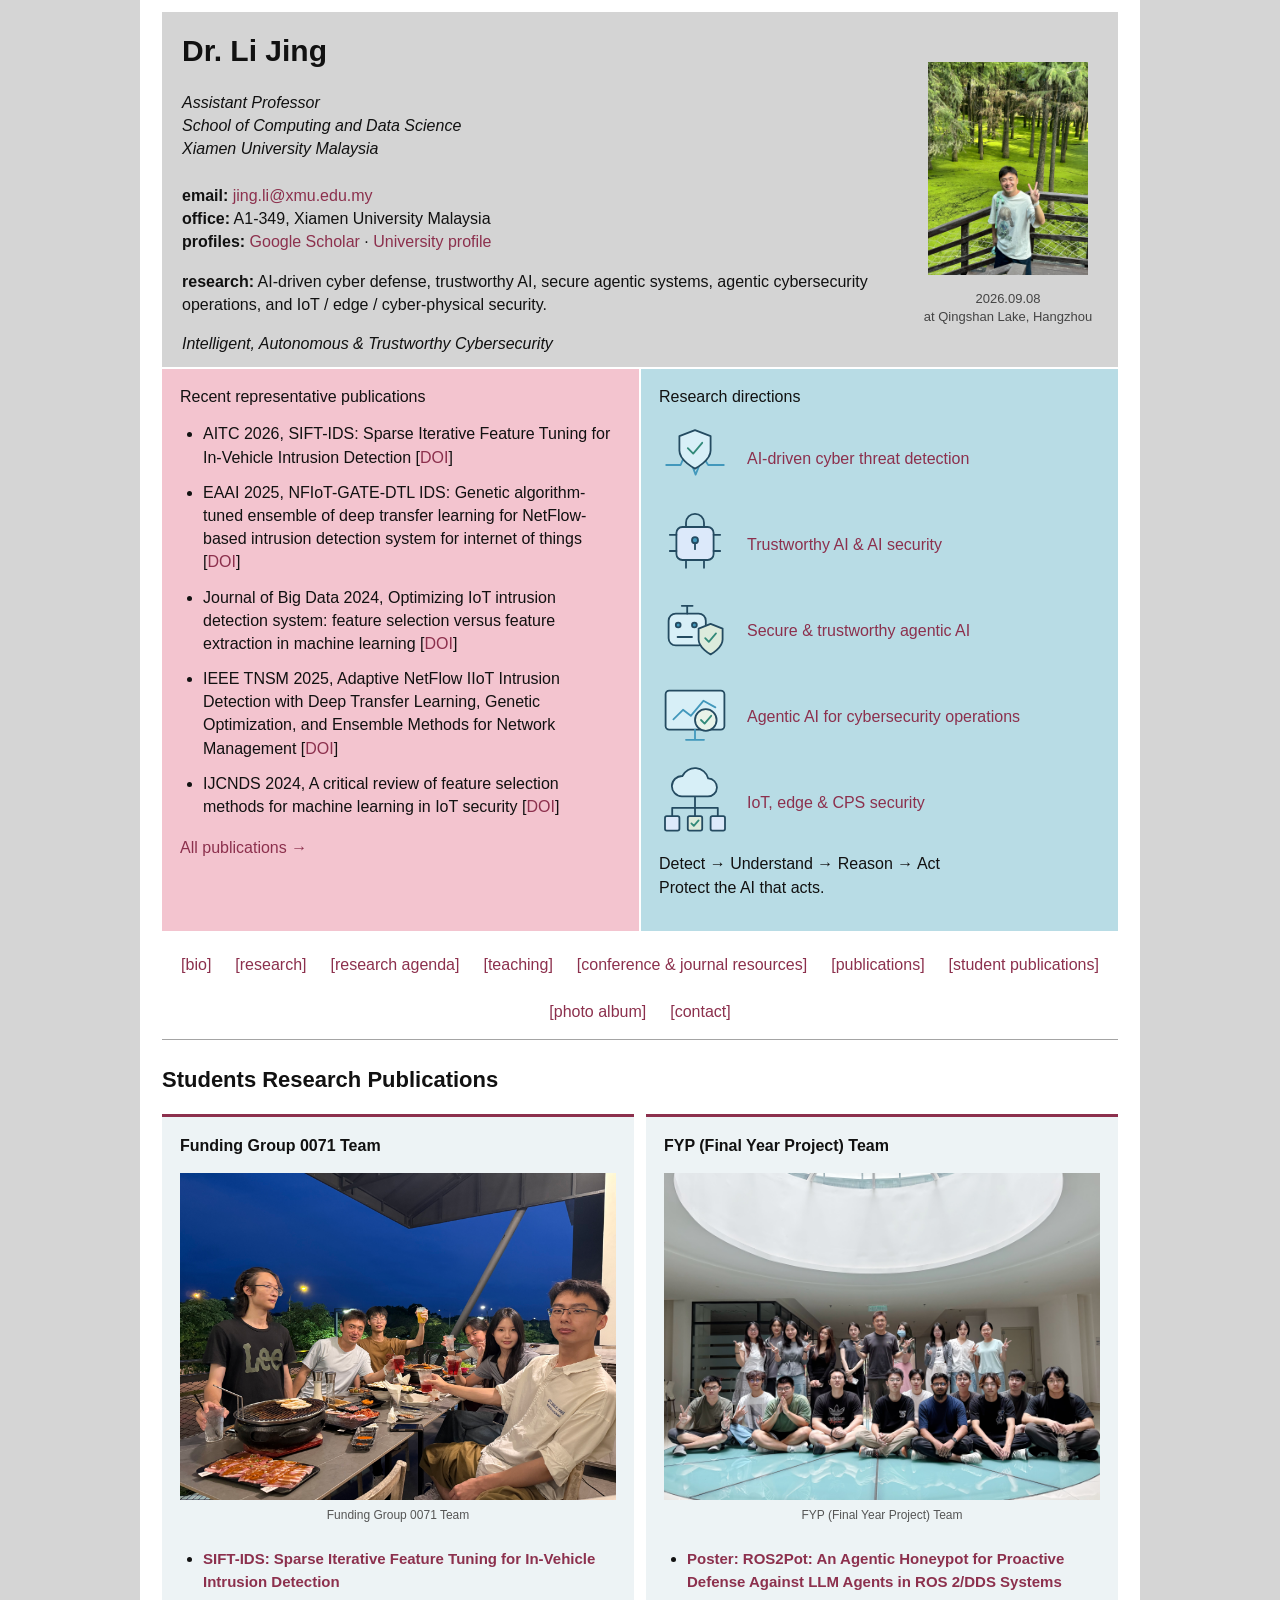
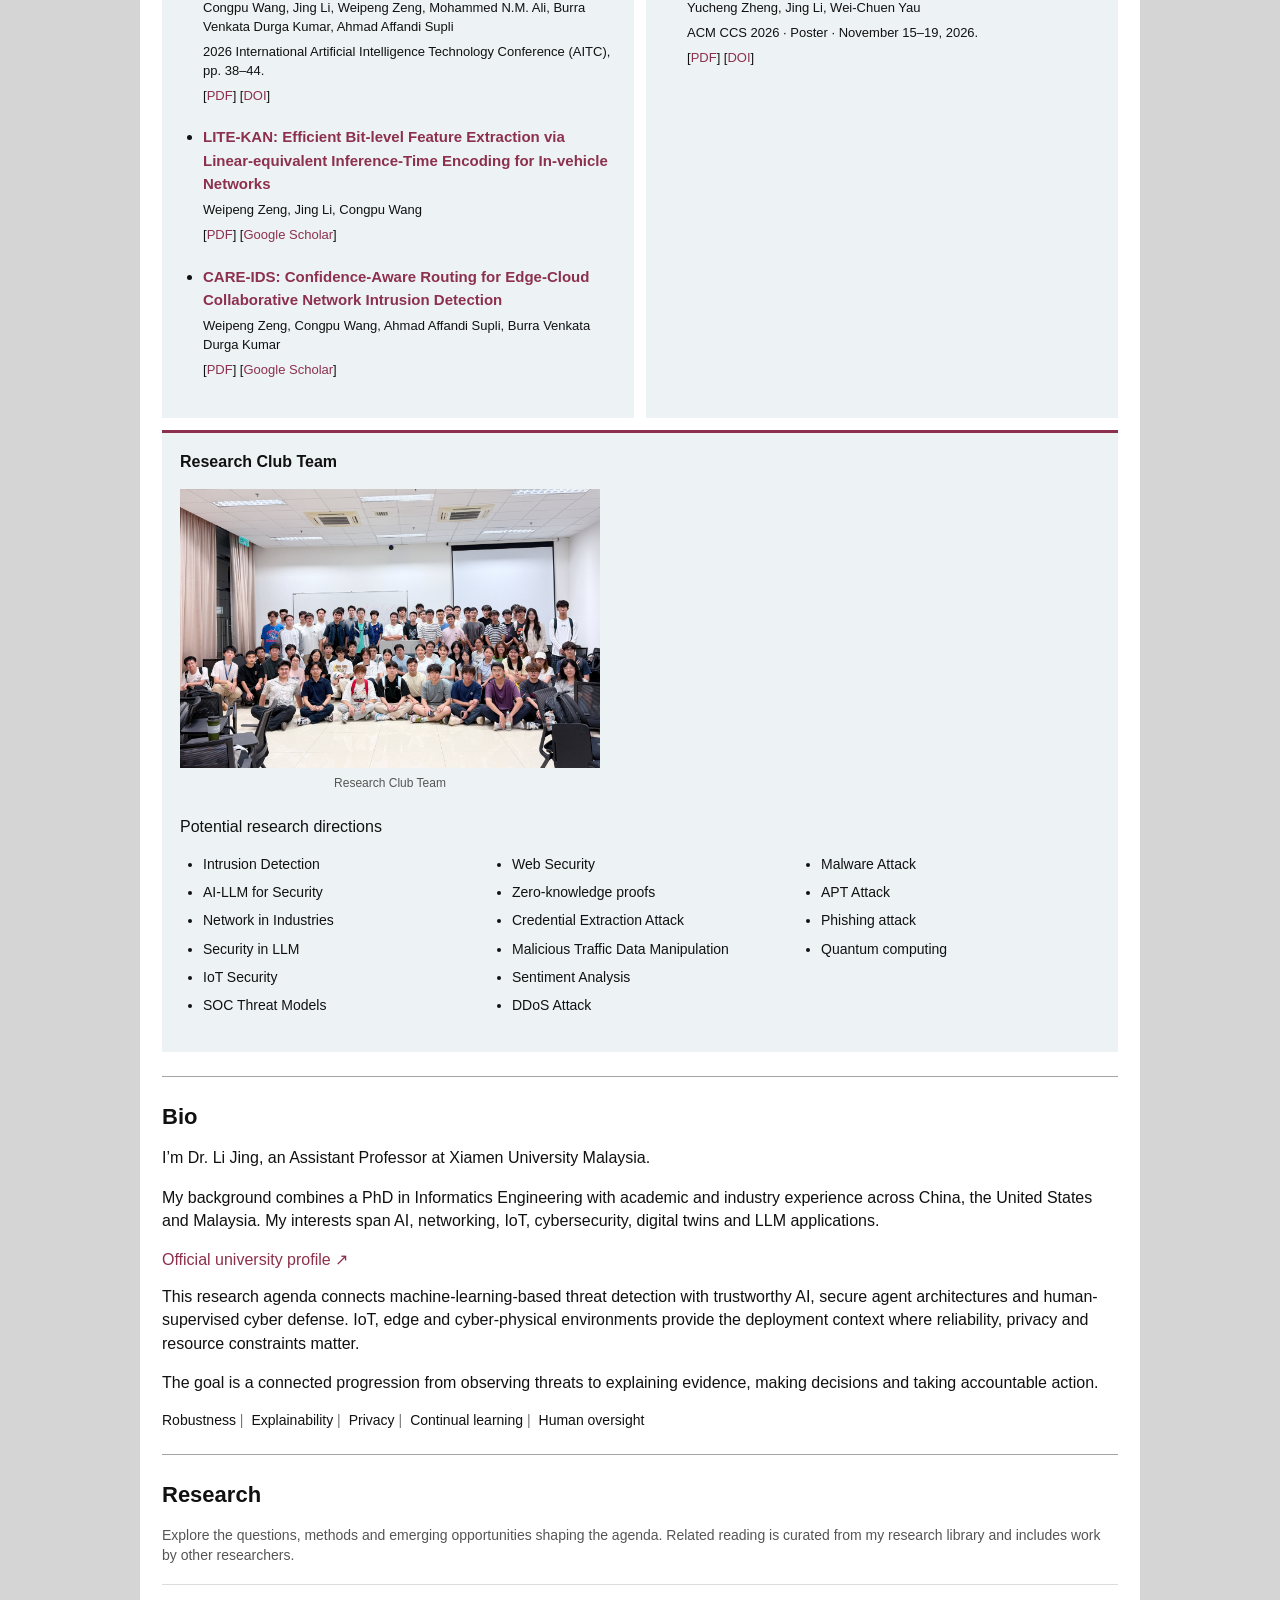
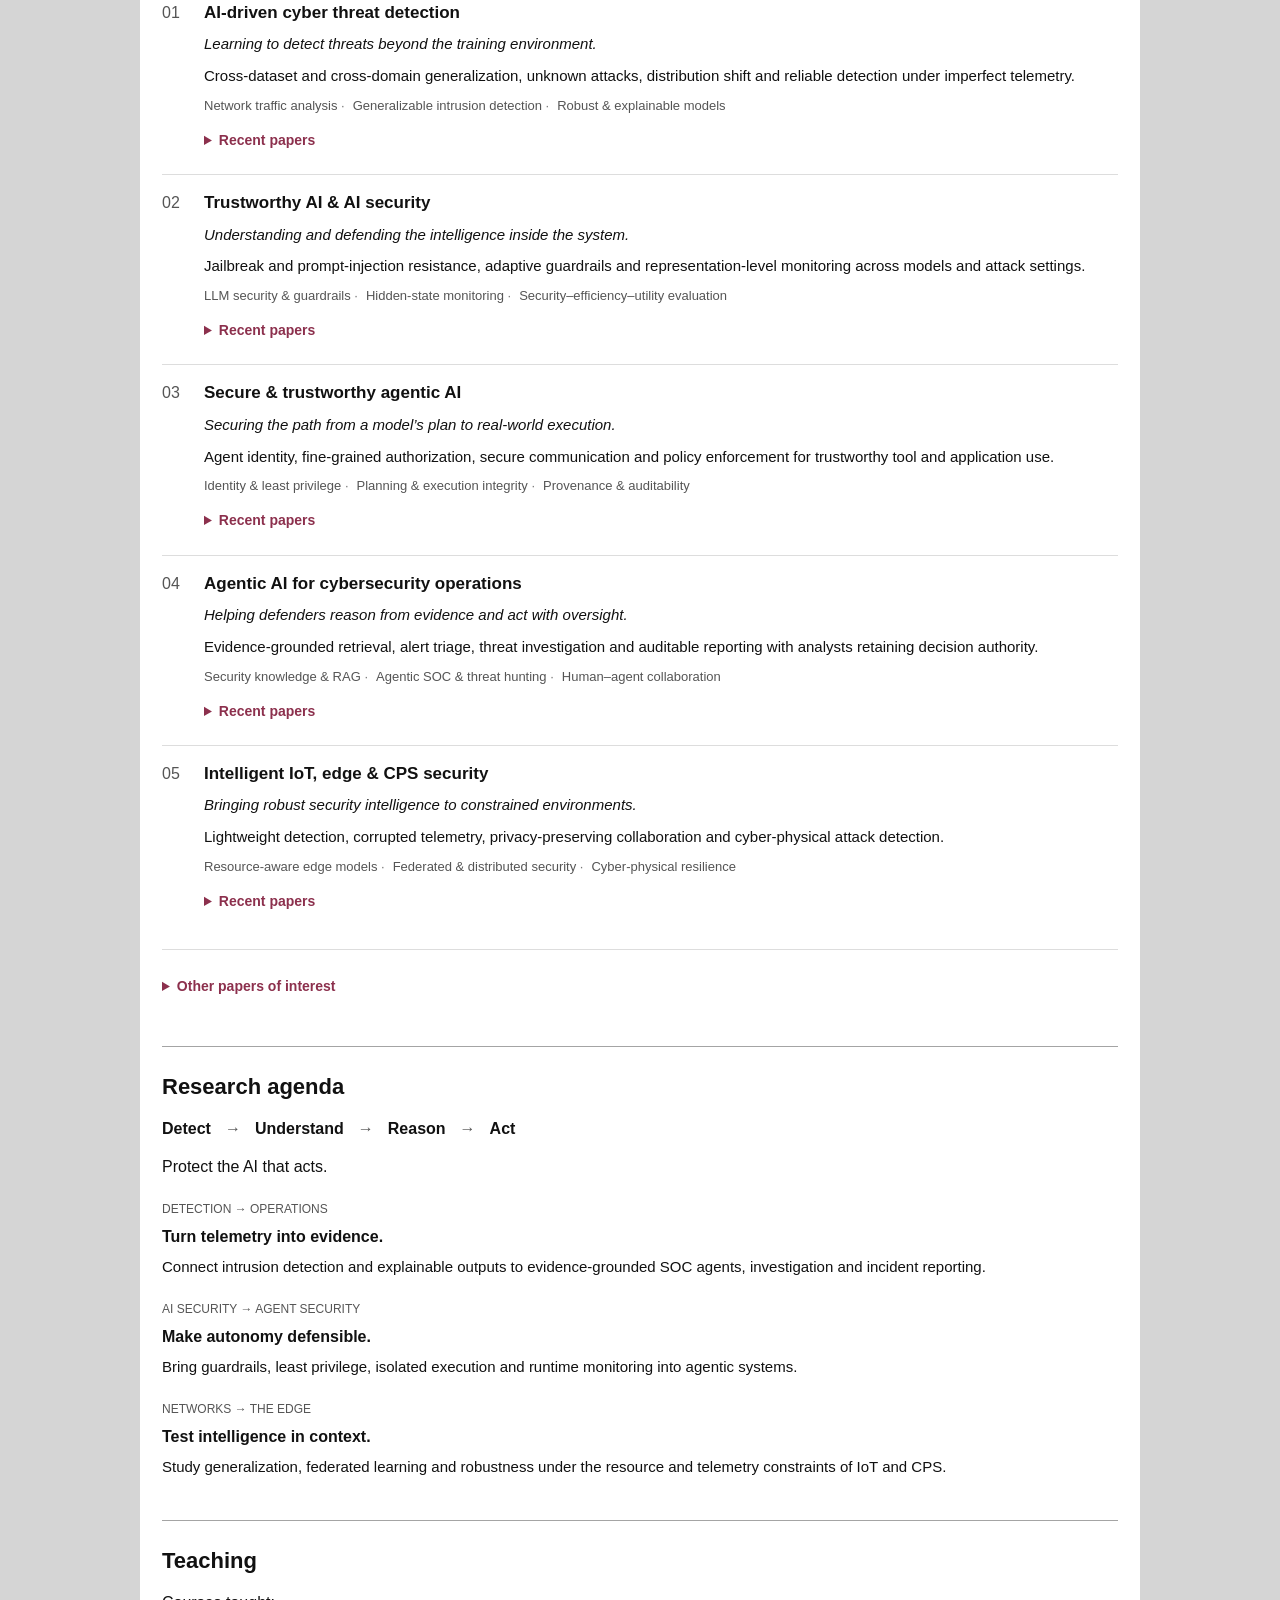
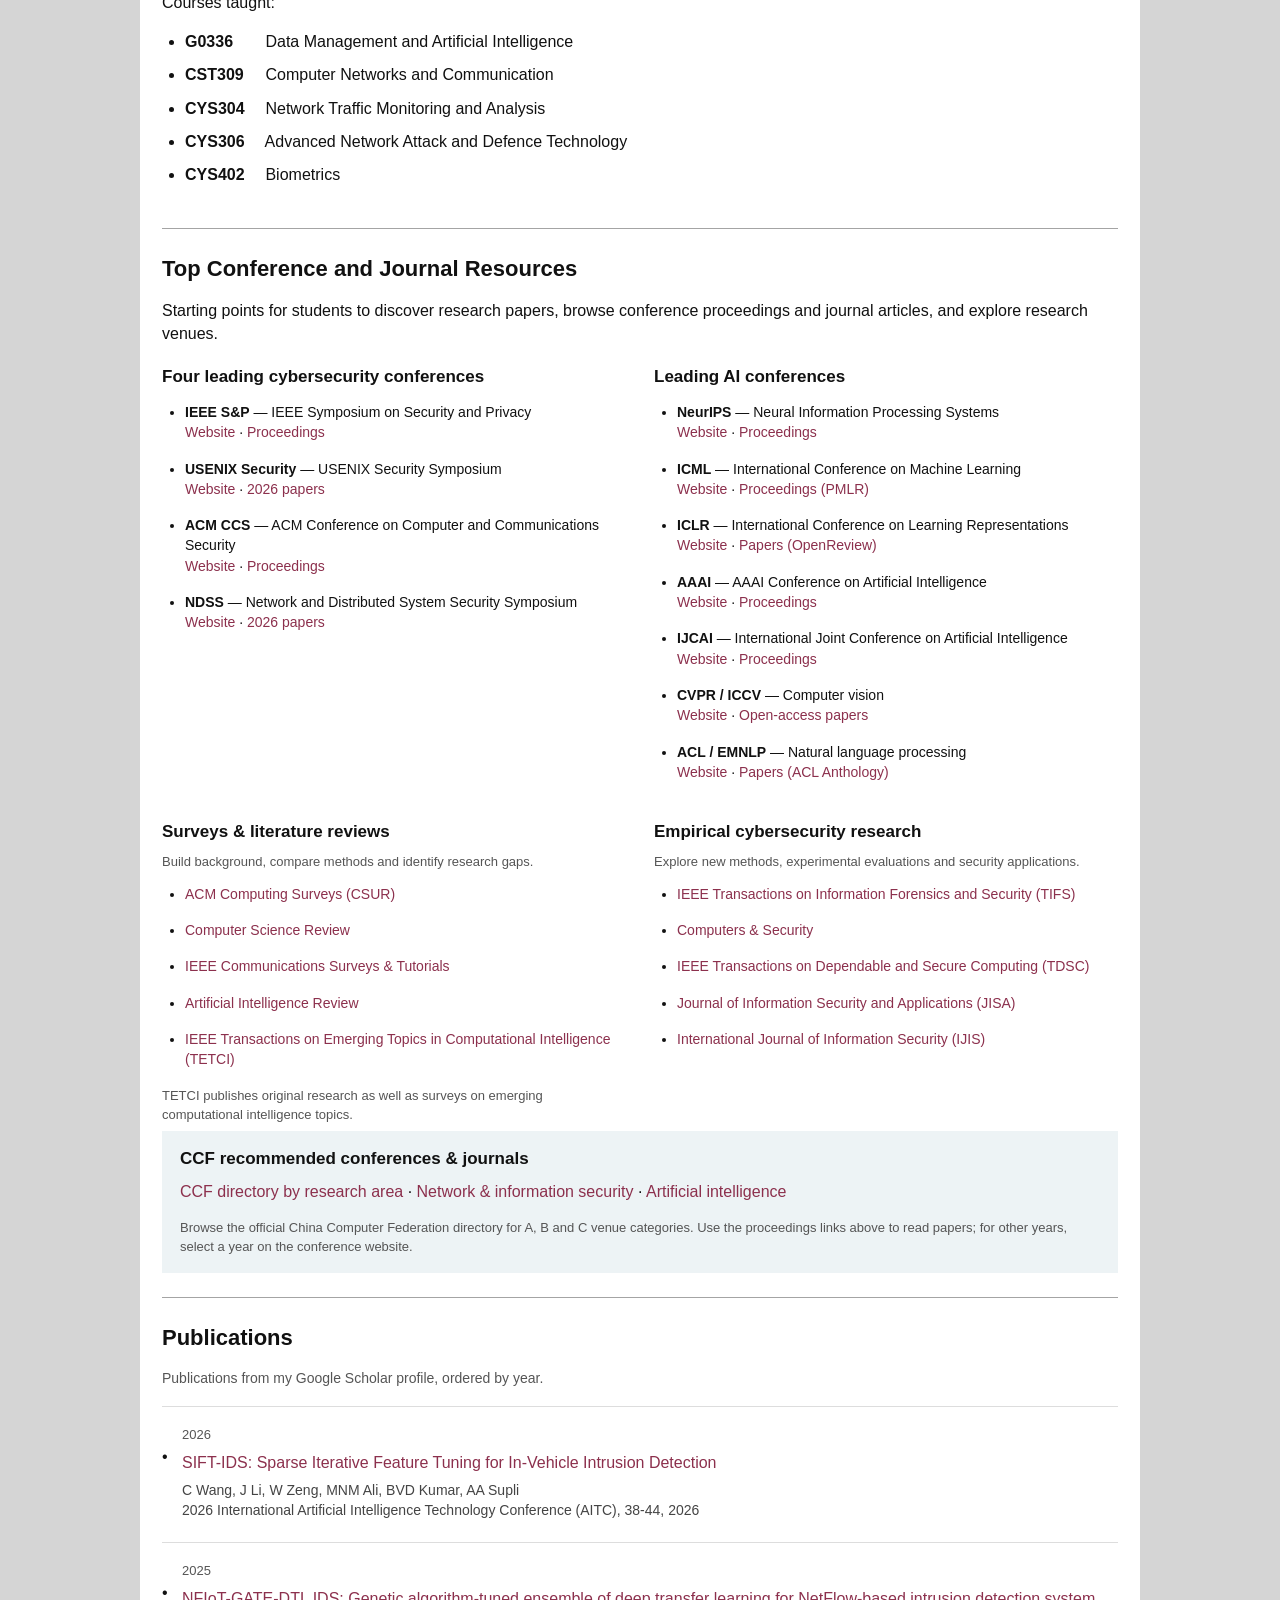
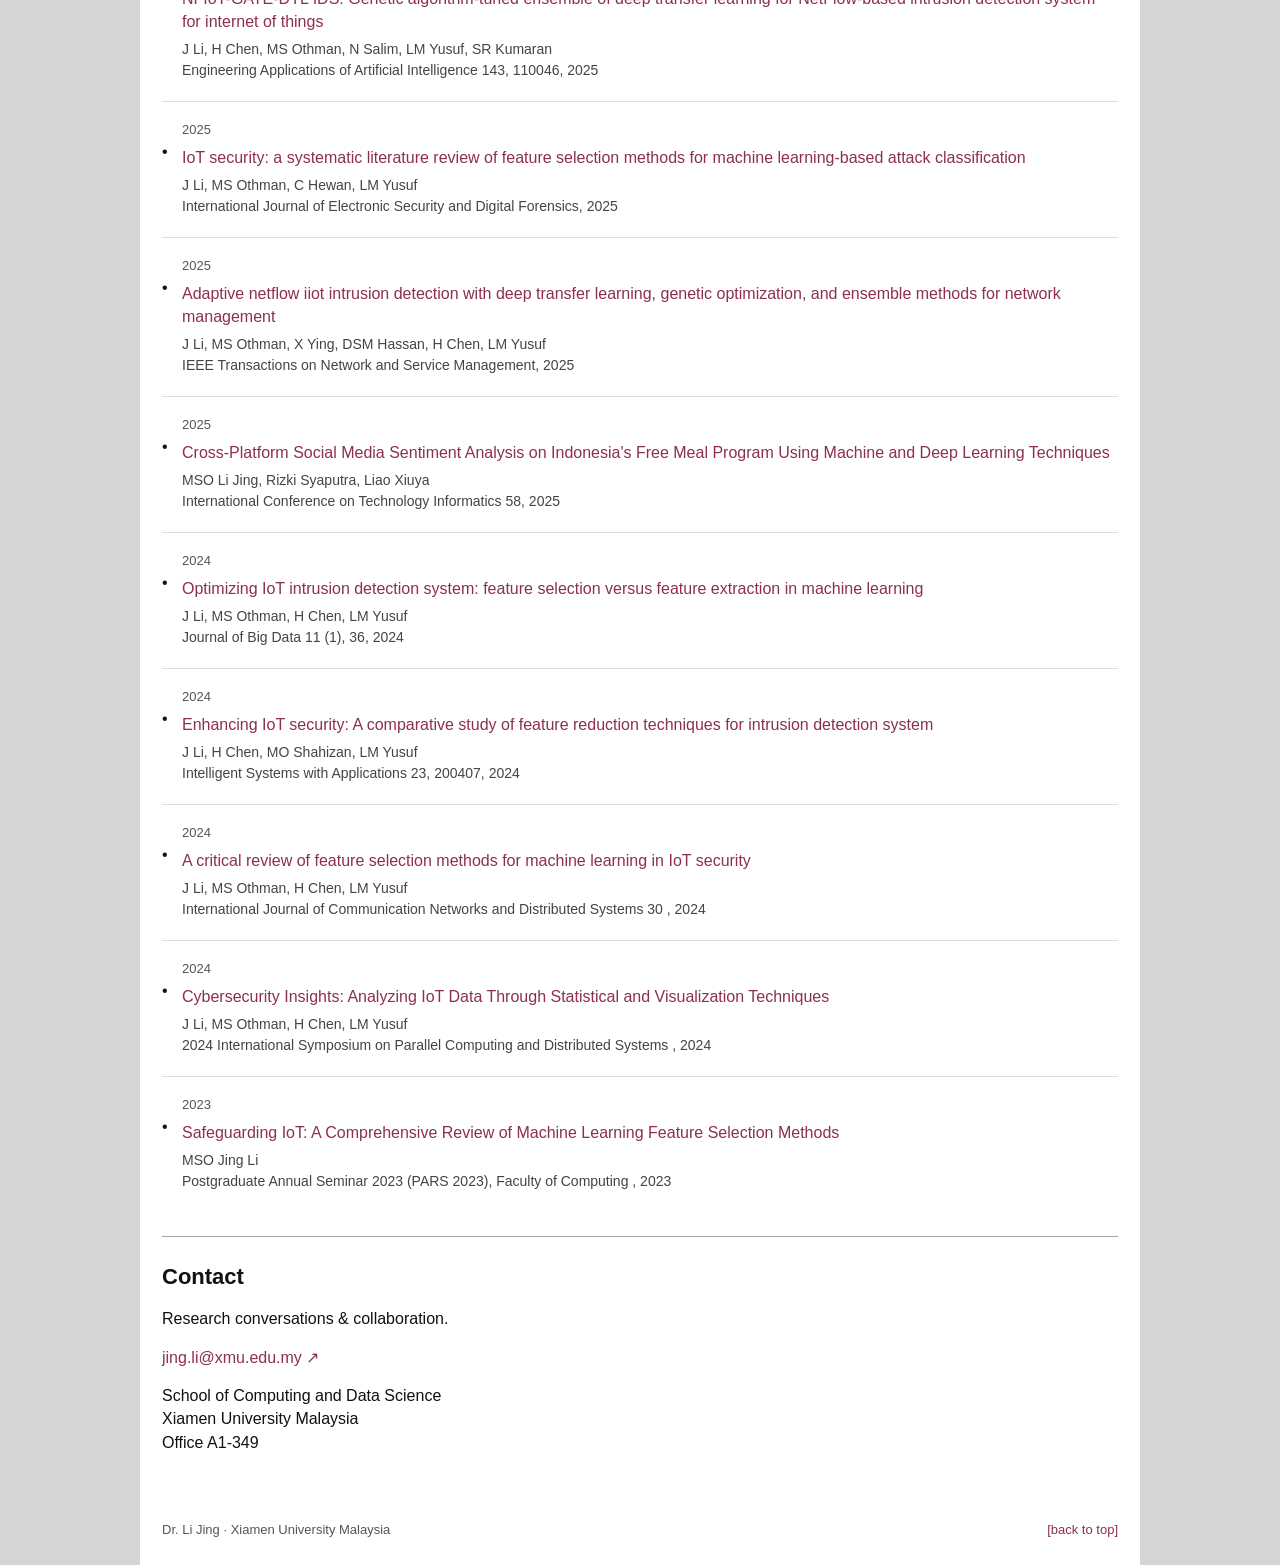
==== commit 8a1c7630: "Add journal reading resources and rename resources section" ====
--- a/index.html
+++ b/index.html
@@ -1,6 +1,6 @@
 <!doctype html>
 <html lang="en"><head><meta charset="utf-8"><meta name="viewport" content="width=device-width,initial-scale=1"><meta name="description" content="Research directions in intelligent, autonomous and trustworthy cybersecurity: AI-driven detection, AI security, secure agents, security operations and edge systems."><title>Dr. Li Jing | Cybersecurity & AI Research</title><link rel="stylesheet" href="style.css?v=resources-20261025"></head>
-<body><main><section class="academic-profile" id="home"><div class="profile-info"><h1>Dr. Li Jing</h1><p class="affiliation"><em>Assistant Professor<br>School of Computing and Data Science<br>Xiamen University Malaysia</em></p><p><strong>email:</strong> <a href="mailto:jing.li@xmu.edu.my">jing.li@xmu.edu.my</a><br><strong>office:</strong> A1-349, Xiamen University Malaysia<br><strong>profiles:</strong> <a href="https://scholar.google.com/citations?user=p5Pv4DQAAAAJ&amp;hl=en" target="_blank" rel="noopener">Google Scholar</a> · <a href="https://www.xmu.edu.my/index.php/staff/asst-prof-dr-li-jing" target="_blank" rel="noopener">University profile</a></p><p><strong>research:</strong> AI-driven cyber defense, trustworthy AI, secure agentic systems, agentic cybersecurity operations, and IoT / edge / cyber-physical security.</p><p class="research-theme">Intelligent, Autonomous &amp; Trustworthy Cybersecurity</p></div><figure><img src="portrait.jpg" alt="Dr. Li Jing" width="160" height="160"><figcaption>2026.09.08<br>at Qingshan Lake, Hangzhou</figcaption></figure></section><div class="highlights"><section class="recent"><h2>Recent representative publications</h2><ul><li>AITC 2026, SIFT-IDS: Sparse Iterative Feature Tuning for In-Vehicle Intrusion Detection [<a href="https://doi.org/10.1109/AITC70732.2026.11666574" target="_blank" rel="noopener">DOI</a>]</li><li>EAAI 2025, NFIoT-GATE-DTL IDS: Genetic algorithm-tuned ensemble of deep transfer learning for NetFlow-based intrusion detection system for internet of things [<a href="https://doi.org/10.1016/j.engappai.2025.110046" target="_blank" rel="noopener">DOI</a>]</li><li>Journal of Big Data 2024, Optimizing IoT intrusion detection system: feature selection versus feature extraction in machine learning [<a href="https://doi.org/10.1186/s40537-024-00892-y" target="_blank" rel="noopener">DOI</a>]</li><li>IEEE TNSM 2025, Adaptive NetFlow IIoT Intrusion Detection with Deep Transfer Learning, Genetic Optimization, and Ensemble Methods for Network Management [<a href="https://doi.org/10.1109/TNSM.2025.3617765" target="_blank" rel="noopener">DOI</a>]</li><li>IJCNDS 2024, A critical review of feature selection methods for machine learning in IoT security [<a href="https://doi.org/10.1504/IJCNDS.2024.138214" target="_blank" rel="noopener">DOI</a>]</li></ul><a href="#publications">All publications →</a></section><section class="research-links"><h2>Research directions</h2><ul><li><a href="#rd1"><img src="research-1.svg" alt="" width="72" height="72"><span>AI-driven cyber threat detection</span></a></li><li><a href="#rd2"><img src="research-2.svg" alt="" width="72" height="72"><span>Trustworthy AI &amp; AI security</span></a></li><li><a href="#rd3"><img src="research-3.svg" alt="" width="72" height="72"><span>Secure &amp; trustworthy agentic AI</span></a></li><li><a href="#rd4"><img src="research-4.svg" alt="" width="72" height="72"><span>Agentic AI for cybersecurity operations</span></a></li><li><a href="#rd5"><img src="research-5.svg" alt="" width="72" height="72"><span>IoT, edge &amp; CPS security</span></a></li></ul><p>Detect → Understand → Reason → Act<br>Protect the AI that acts.</p></section></div><nav class="section-nav" aria-label="Section navigation"><a href="#about">[bio]</a> <a href="#research">[research]</a> <a href="#agenda">[research agenda]</a> <a href="#teaching">[teaching]</a> <a href="#paper-resources">[paper resources]</a> <a href="#publications">[publications]</a> <a href="#student-publications">[student publications]</a> <a href="photos.html">[photo album]</a> <a href="#contact">[contact]</a></nav><section class="student-publications" id="student-publications"><h2>Students Research Publications</h2><div class="student-teams"><article class="student-team" id="funding-group-0071"><h3>Funding Group 0071 Team</h3><figure class="team-photo" data-photo="funding-0071-team.jpg" data-alt="Funding Group 0071 Team photo"><div class="photo-placeholder"><span class="photo-symbol" aria-hidden="true">▧</span><span>Team photo</span><small>Photos will appear here.</small></div><figcaption>Funding Group 0071 Team</figcaption></figure><ul><li class="student-paper"><strong><a href="https://doi.org/10.1109/AITC70732.2026.11666574" target="_blank" rel="noopener">SIFT-IDS: Sparse Iterative Feature Tuning for In-Vehicle Intrusion Detection</a></strong><p>Congpu Wang, Jing Li, Weipeng Zeng, Mohammed N.M. Ali, Burra Venkata Durga Kumar, Ahmad Affandi Supli</p><p>2026 International Artificial Intelligence Technology Conference (AITC), pp. 38–44.</p><p class="paper-links">[<a href="sift-ids.pdf" target="_blank" rel="noopener">PDF</a>] [<a href="https://doi.org/10.1109/AITC70732.2026.11666574" target="_blank" rel="noopener">DOI</a>]</p></li><li class="student-paper"><strong><a href="https://scholar.google.com/scholar?q=LITE-KAN%3A%20Efficient%20Bit-level%20Feature%20Extraction%20via%20Linear-equivalent%20Inference-Time%20Encoding%20for%20In-vehicle%20Networks" target="_blank" rel="noopener">LITE-KAN: Efficient Bit-level Feature Extraction via Linear-equivalent Inference-Time Encoding for In-vehicle Networks</a></strong><p>Weipeng Zeng, Jing Li, Congpu Wang</p><p class="paper-links">[<a href="lite-kan.pdf" target="_blank" rel="noopener">PDF</a>] [<a href="https://scholar.google.com/scholar?q=LITE-KAN%3A%20Efficient%20Bit-level%20Feature%20Extraction%20via%20Linear-equivalent%20Inference-Time%20Encoding%20for%20In-vehicle%20Networks" target="_blank" rel="noopener">Google Scholar</a>]</p></li><li class="student-paper"><strong><a href="https://scholar.google.com/scholar?q=CARE-IDS%3A%20Confidence-Aware%20Routing%20for%20Edge-Cloud%20Collaborative%20Network%20Intrusion%20Detection" target="_blank" rel="noopener">CARE-IDS: Confidence-Aware Routing for Edge-Cloud Collaborative Network Intrusion Detection</a></strong><p>Weipeng Zeng, Congpu Wang, Ahmad Affandi Supli, Burra Venkata Durga Kumar</p><p class="paper-links">[<a href="care-ids.pdf" target="_blank" rel="noopener">PDF</a>] [<a href="https://scholar.google.com/scholar?q=CARE-IDS%3A%20Confidence-Aware%20Routing%20for%20Edge-Cloud%20Collaborative%20Network%20Intrusion%20Detection" target="_blank" rel="noopener">Google Scholar</a>]</p></li></ul></article><article class="student-team" id="fyp-team"><h3>FYP (Final Year Project) Team</h3><figure class="team-photo" data-photo="fyp-team.jpg" data-alt="FYP (Final Year Project) Team photo"><div class="photo-placeholder"><span class="photo-symbol" aria-hidden="true">▧</span><span>Team photo</span><small>Photos will appear here.</small></div><figcaption>FYP (Final Year Project) Team</figcaption></figure><ul><li class="student-paper"><strong><a href="https://doi.org/10.1145/3830454.3846411" target="_blank" rel="noopener">Poster: ROS2Pot: An Agentic Honeypot for Proactive Defense Against LLM Agents in ROS 2/DDS Systems</a></strong><p>Yucheng Zheng, Jing Li, Wei-Chuen Yau</p><p>ACM CCS 2026 · Poster · November 15–19, 2026.</p><p class="paper-links">[<a href="ros2pot.pdf" target="_blank" rel="noopener">PDF</a>] [<a href="https://doi.org/10.1145/3830454.3846411" target="_blank" rel="noopener">DOI</a>]</p></li></ul></article><article class="student-team research-club" id="research-club-team"><h3>Research Club Team</h3><figure class="team-photo" data-photo="research-club-team.jpg" data-alt="Research Club Team photo"><div class="photo-placeholder"><span class="photo-symbol" aria-hidden="true">▧</span><span>Team photo</span><small>Photos will appear here.</small></div><figcaption>Research Club Team</figcaption></figure><p>Potential research directions</p><ul class="club-topics"><li>Intrusion Detection</li><li>AI-LLM for Security</li><li>Network in Industries</li><li>Security in LLM</li><li>IoT Security</li><li>SOC Threat Models</li><li>Web Security</li><li>Zero-knowledge proofs</li><li>Credential Extraction Attack</li><li>Malicious Traffic Data Manipulation</li><li>Sentiment Analysis</li><li>DDoS Attack</li><li>Malware Attack</li><li>APT Attack</li><li>Phishing attack</li><li>Quantum computing</li></ul></article></div></section><section class="overview" id="about"><div class="split"><h2>Bio</h2><div><p class="lead">I’m Dr. Li Jing, an Assistant Professor at Xiamen University Malaysia.</p><p>My background combines a PhD in Informatics Engineering with academic and industry experience across China, the United States and Malaysia. My interests span AI, networking, IoT, cybersecurity, digital twins and LLM applications.</p><a class="text-link" href="https://www.xmu.edu.my/index.php/staff/asst-prof-dr-li-jing" target="_blank" rel="noopener">Official university profile ↗</a><p>This research agenda connects machine-learning-based threat detection with trustworthy AI, secure agent architectures and human-supervised cyber defense. IoT, edge and cyber-physical environments provide the deployment context where reliability, privacy and resource constraints matter.</p><p>The goal is a connected progression from observing threats to explaining evidence, making decisions and taking accountable action.</p></div></div><div class="principles"><span>Robustness</span><span>Explainability</span><span>Privacy</span><span>Continual learning</span><span>Human oversight</span></div></section>
+<body><main><section class="academic-profile" id="home"><div class="profile-info"><h1>Dr. Li Jing</h1><p class="affiliation"><em>Assistant Professor<br>School of Computing and Data Science<br>Xiamen University Malaysia</em></p><p><strong>email:</strong> <a href="mailto:jing.li@xmu.edu.my">jing.li@xmu.edu.my</a><br><strong>office:</strong> A1-349, Xiamen University Malaysia<br><strong>profiles:</strong> <a href="https://scholar.google.com/citations?user=p5Pv4DQAAAAJ&amp;hl=en" target="_blank" rel="noopener">Google Scholar</a> · <a href="https://www.xmu.edu.my/index.php/staff/asst-prof-dr-li-jing" target="_blank" rel="noopener">University profile</a></p><p><strong>research:</strong> AI-driven cyber defense, trustworthy AI, secure agentic systems, agentic cybersecurity operations, and IoT / edge / cyber-physical security.</p><p class="research-theme">Intelligent, Autonomous &amp; Trustworthy Cybersecurity</p></div><figure><img src="portrait.jpg" alt="Dr. Li Jing" width="160" height="160"><figcaption>2026.09.08<br>at Qingshan Lake, Hangzhou</figcaption></figure></section><div class="highlights"><section class="recent"><h2>Recent representative publications</h2><ul><li>AITC 2026, SIFT-IDS: Sparse Iterative Feature Tuning for In-Vehicle Intrusion Detection [<a href="https://doi.org/10.1109/AITC70732.2026.11666574" target="_blank" rel="noopener">DOI</a>]</li><li>EAAI 2025, NFIoT-GATE-DTL IDS: Genetic algorithm-tuned ensemble of deep transfer learning for NetFlow-based intrusion detection system for internet of things [<a href="https://doi.org/10.1016/j.engappai.2025.110046" target="_blank" rel="noopener">DOI</a>]</li><li>Journal of Big Data 2024, Optimizing IoT intrusion detection system: feature selection versus feature extraction in machine learning [<a href="https://doi.org/10.1186/s40537-024-00892-y" target="_blank" rel="noopener">DOI</a>]</li><li>IEEE TNSM 2025, Adaptive NetFlow IIoT Intrusion Detection with Deep Transfer Learning, Genetic Optimization, and Ensemble Methods for Network Management [<a href="https://doi.org/10.1109/TNSM.2025.3617765" target="_blank" rel="noopener">DOI</a>]</li><li>IJCNDS 2024, A critical review of feature selection methods for machine learning in IoT security [<a href="https://doi.org/10.1504/IJCNDS.2024.138214" target="_blank" rel="noopener">DOI</a>]</li></ul><a href="#publications">All publications →</a></section><section class="research-links"><h2>Research directions</h2><ul><li><a href="#rd1"><img src="research-1.svg" alt="" width="72" height="72"><span>AI-driven cyber threat detection</span></a></li><li><a href="#rd2"><img src="research-2.svg" alt="" width="72" height="72"><span>Trustworthy AI &amp; AI security</span></a></li><li><a href="#rd3"><img src="research-3.svg" alt="" width="72" height="72"><span>Secure &amp; trustworthy agentic AI</span></a></li><li><a href="#rd4"><img src="research-4.svg" alt="" width="72" height="72"><span>Agentic AI for cybersecurity operations</span></a></li><li><a href="#rd5"><img src="research-5.svg" alt="" width="72" height="72"><span>IoT, edge &amp; CPS security</span></a></li></ul><p>Detect → Understand → Reason → Act<br>Protect the AI that acts.</p></section></div><nav class="section-nav" aria-label="Section navigation"><a href="#about">[bio]</a> <a href="#research">[research]</a> <a href="#agenda">[research agenda]</a> <a href="#teaching">[teaching]</a> <a href="#paper-resources">[conference &amp; journal resources]</a> <a href="#publications">[publications]</a> <a href="#student-publications">[student publications]</a> <a href="photos.html">[photo album]</a> <a href="#contact">[contact]</a></nav><section class="student-publications" id="student-publications"><h2>Students Research Publications</h2><div class="student-teams"><article class="student-team" id="funding-group-0071"><h3>Funding Group 0071 Team</h3><figure class="team-photo" data-photo="funding-0071-team.jpg" data-alt="Funding Group 0071 Team photo"><div class="photo-placeholder"><span class="photo-symbol" aria-hidden="true">▧</span><span>Team photo</span><small>Photos will appear here.</small></div><figcaption>Funding Group 0071 Team</figcaption></figure><ul><li class="student-paper"><strong><a href="https://doi.org/10.1109/AITC70732.2026.11666574" target="_blank" rel="noopener">SIFT-IDS: Sparse Iterative Feature Tuning for In-Vehicle Intrusion Detection</a></strong><p>Congpu Wang, Jing Li, Weipeng Zeng, Mohammed N.M. Ali, Burra Venkata Durga Kumar, Ahmad Affandi Supli</p><p>2026 International Artificial Intelligence Technology Conference (AITC), pp. 38–44.</p><p class="paper-links">[<a href="sift-ids.pdf" target="_blank" rel="noopener">PDF</a>] [<a href="https://doi.org/10.1109/AITC70732.2026.11666574" target="_blank" rel="noopener">DOI</a>]</p></li><li class="student-paper"><strong><a href="https://scholar.google.com/scholar?q=LITE-KAN%3A%20Efficient%20Bit-level%20Feature%20Extraction%20via%20Linear-equivalent%20Inference-Time%20Encoding%20for%20In-vehicle%20Networks" target="_blank" rel="noopener">LITE-KAN: Efficient Bit-level Feature Extraction via Linear-equivalent Inference-Time Encoding for In-vehicle Networks</a></strong><p>Weipeng Zeng, Jing Li, Congpu Wang</p><p class="paper-links">[<a href="lite-kan.pdf" target="_blank" rel="noopener">PDF</a>] [<a href="https://scholar.google.com/scholar?q=LITE-KAN%3A%20Efficient%20Bit-level%20Feature%20Extraction%20via%20Linear-equivalent%20Inference-Time%20Encoding%20for%20In-vehicle%20Networks" target="_blank" rel="noopener">Google Scholar</a>]</p></li><li class="student-paper"><strong><a href="https://scholar.google.com/scholar?q=CARE-IDS%3A%20Confidence-Aware%20Routing%20for%20Edge-Cloud%20Collaborative%20Network%20Intrusion%20Detection" target="_blank" rel="noopener">CARE-IDS: Confidence-Aware Routing for Edge-Cloud Collaborative Network Intrusion Detection</a></strong><p>Weipeng Zeng, Congpu Wang, Ahmad Affandi Supli, Burra Venkata Durga Kumar</p><p class="paper-links">[<a href="care-ids.pdf" target="_blank" rel="noopener">PDF</a>] [<a href="https://scholar.google.com/scholar?q=CARE-IDS%3A%20Confidence-Aware%20Routing%20for%20Edge-Cloud%20Collaborative%20Network%20Intrusion%20Detection" target="_blank" rel="noopener">Google Scholar</a>]</p></li></ul></article><article class="student-team" id="fyp-team"><h3>FYP (Final Year Project) Team</h3><figure class="team-photo" data-photo="fyp-team.jpg" data-alt="FYP (Final Year Project) Team photo"><div class="photo-placeholder"><span class="photo-symbol" aria-hidden="true">▧</span><span>Team photo</span><small>Photos will appear here.</small></div><figcaption>FYP (Final Year Project) Team</figcaption></figure><ul><li class="student-paper"><strong><a href="https://doi.org/10.1145/3830454.3846411" target="_blank" rel="noopener">Poster: ROS2Pot: An Agentic Honeypot for Proactive Defense Against LLM Agents in ROS 2/DDS Systems</a></strong><p>Yucheng Zheng, Jing Li, Wei-Chuen Yau</p><p>ACM CCS 2026 · Poster · November 15–19, 2026.</p><p class="paper-links">[<a href="ros2pot.pdf" target="_blank" rel="noopener">PDF</a>] [<a href="https://doi.org/10.1145/3830454.3846411" target="_blank" rel="noopener">DOI</a>]</p></li></ul></article><article class="student-team research-club" id="research-club-team"><h3>Research Club Team</h3><figure class="team-photo" data-photo="research-club-team.jpg" data-alt="Research Club Team photo"><div class="photo-placeholder"><span class="photo-symbol" aria-hidden="true">▧</span><span>Team photo</span><small>Photos will appear here.</small></div><figcaption>Research Club Team</figcaption></figure><p>Potential research directions</p><ul class="club-topics"><li>Intrusion Detection</li><li>AI-LLM for Security</li><li>Network in Industries</li><li>Security in LLM</li><li>IoT Security</li><li>SOC Threat Models</li><li>Web Security</li><li>Zero-knowledge proofs</li><li>Credential Extraction Attack</li><li>Malicious Traffic Data Manipulation</li><li>Sentiment Analysis</li><li>DDoS Attack</li><li>Malware Attack</li><li>APT Attack</li><li>Phishing attack</li><li>Quantum computing</li></ul></article></div></section><section class="overview" id="about"><div class="split"><h2>Bio</h2><div><p class="lead">I’m Dr. Li Jing, an Assistant Professor at Xiamen University Malaysia.</p><p>My background combines a PhD in Informatics Engineering with academic and industry experience across China, the United States and Malaysia. My interests span AI, networking, IoT, cybersecurity, digital twins and LLM applications.</p><a class="text-link" href="https://www.xmu.edu.my/index.php/staff/asst-prof-dr-li-jing" target="_blank" rel="noopener">Official university profile ↗</a><p>This research agenda connects machine-learning-based threat detection with trustworthy AI, secure agent architectures and human-supervised cyber defense. IoT, edge and cyber-physical environments provide the deployment context where reliability, privacy and resource constraints matter.</p><p>The goal is a connected progression from observing threats to explaining evidence, making decisions and taking accountable action.</p></div></div><div class="principles"><span>Robustness</span><span>Explainability</span><span>Privacy</span><span>Continual learning</span><span>Human oversight</span></div></section>
 <section class="research" id="research"><div class="section-top"><div><h2>Research</h2></div><p>Explore the questions, methods and emerging opportunities shaping the agenda. Related reading is curated from my research library and includes work by other researchers.</p></div><div id="directions"></div></section>
 <section class="agenda" id="agenda"><h2>Research agenda</h2><div class="pipeline"><span>Detect</span><i>→</i><span>Understand</span><i>→</i><span>Reason</span><i>→</i><span>Act</span></div><p class="lead">Protect the AI that acts.</p><div class="bridges"><article><small>DETECTION → OPERATIONS</small><h3>Turn telemetry into evidence.</h3><p>Connect intrusion detection and explainable outputs to evidence-grounded SOC agents, investigation and incident reporting.</p></article><article><small>AI SECURITY → AGENT SECURITY</small><h3>Make autonomy defensible.</h3><p>Bring guardrails, least privilege, isolated execution and runtime monitoring into agentic systems.</p></article><article><small>NETWORKS → THE EDGE</small><h3>Test intelligence in context.</h3><p>Study generalization, federated learning and robustness under the resource and telemetry constraints of IoT and CPS.</p></article></div></section>
-<section class="teaching" id="teaching"><h2>Teaching</h2><p>Courses taught:</p><ul><li><strong>G0336</strong> Data Management and Artificial Intelligence</li><li><strong>CST309</strong> Computer Networks and Communication</li><li><strong>CYS304</strong> Network Traffic Monitoring and Analysis</li><li><strong>CYS306</strong> Advanced Network Attack and Defence Technology</li><li><strong>CYS402</strong> Biometrics</li></ul></section><section class="conference-resources" id="paper-resources"><h2>Conference &amp; paper resources</h2><p>Starting points for students to discover research papers, browse proceedings and explore research venues.</p><div class="resource-columns"><article><h3>Four leading cybersecurity conferences</h3><ul><li><strong>IEEE S&amp;P</strong> — IEEE Symposium on Security and Privacy<br><a href="https://www.ieee-security.org/TC/SP-Index.html" target="_blank" rel="noopener">Website</a> · <a href="https://www.ieee-security.org/TC/SP-Proceedings.html" target="_blank" rel="noopener">Proceedings</a></li><li><strong>USENIX Security</strong> — USENIX Security Symposium<br><a href="https://www.usenix.org/conferences/byname/108" target="_blank" rel="noopener">Website</a> · <a href="https://www.usenix.org/conference/usenixsecurity26/technical-sessions" target="_blank" rel="noopener">2026 papers</a></li><li><strong>ACM CCS</strong> — ACM Conference on Computer and Communications Security<br><a href="https://sigsac.org/ccs.html" target="_blank" rel="noopener">Website</a> · <a href="https://dl.acm.org/conference/ccs/proceedings" target="_blank" rel="noopener">Proceedings</a></li><li><strong>NDSS</strong> — Network and Distributed System Security Symposium<br><a href="https://www.ndss-symposium.org/" target="_blank" rel="noopener">Website</a> · <a href="https://www.ndss-symposium.org/ndss2026/accepted-papers/" target="_blank" rel="noopener">2026 papers</a></li></ul></article><article><h3>Leading AI conferences</h3><ul><li><strong>NeurIPS</strong> — Neural Information Processing Systems<br><a href="https://neurips.cc/" target="_blank" rel="noopener">Website</a> · <a href="https://papers.nips.cc/" target="_blank" rel="noopener">Proceedings</a></li><li><strong>ICML</strong> — International Conference on Machine Learning<br><a href="https://icml.cc/" target="_blank" rel="noopener">Website</a> · <a href="https://proceedings.mlr.press/" target="_blank" rel="noopener">Proceedings (PMLR)</a></li><li><strong>ICLR</strong> — International Conference on Learning Representations<br><a href="https://iclr.cc/" target="_blank" rel="noopener">Website</a> · <a href="https://openreview.net/group?id=ICLR.cc" target="_blank" rel="noopener">Papers (OpenReview)</a></li><li><strong>AAAI</strong> — AAAI Conference on Artificial Intelligence<br><a href="https://aaai.org/" target="_blank" rel="noopener">Website</a> · <a href="https://ojs.aaai.org/index.php/AAAI" target="_blank" rel="noopener">Proceedings</a></li><li><strong>IJCAI</strong> — International Joint Conference on Artificial Intelligence<br><a href="https://www.ijcai.org/" target="_blank" rel="noopener">Website</a> · <a href="https://ijcai.org/all_proceedings/" target="_blank" rel="noopener">Proceedings</a></li><li><strong>CVPR / ICCV</strong> — Computer vision<br><a href="https://www.thecvf.com/" target="_blank" rel="noopener">Website</a> · <a href="https://openaccess.thecvf.com/" target="_blank" rel="noopener">Open-access papers</a></li><li><strong>ACL / EMNLP</strong> — Natural language processing<br><a href="https://www.aclweb.org/portal/" target="_blank" rel="noopener">Website</a> · <a href="https://aclanthology.org/" target="_blank" rel="noopener">Papers (ACL Anthology)</a></li></ul></article></div><article class="ccf-resources"><h3>CCF recommended conferences &amp; journals</h3><p><a href="https://www.ccf.org.cn/Academic_Evaluation/By_category/" target="_blank" rel="noopener">CCF directory by research area</a> · <a href="https://www.ccf.org.cn/Academic_Evaluation/NIS/" target="_blank" rel="noopener">Network &amp; information security</a> · <a href="https://www.ccf.org.cn/Academic_Evaluation/AI/" target="_blank" rel="noopener">Artificial intelligence</a></p><p class="resource-note">Browse the official China Computer Federation directory for A, B and C venue categories. Use the proceedings links above to read papers; for other years, select a year on the conference website.</p></article></section><section class="reading" id="publications"><div class="section-top"><h2>Publications</h2><p>Publications from my Google Scholar profile, ordered by year.</p></div><article class="publication"><small>2026</small><h3><a href="https://doi.org/10.1109/AITC70732.2026.11666574" target="_blank" rel="noopener">SIFT-IDS: Sparse Iterative Feature Tuning for In-Vehicle Intrusion Detection</a></h3><p>C Wang, J Li, W Zeng, MNM Ali, BVD Kumar, AA Supli<br>2026 International Artificial Intelligence Technology Conference (AITC), 38-44, 2026</p></article><article class="publication"><small>2025</small><h3><a href="https://doi.org/10.1016/j.engappai.2025.110046" target="_blank" rel="noopener">NFIoT-GATE-DTL IDS: Genetic algorithm-tuned ensemble of deep transfer learning for NetFlow-based intrusion detection system for internet of things</a></h3><p>J Li, H Chen, MS Othman, N Salim, LM Yusuf, SR Kumaran<br>Engineering Applications of Artificial Intelligence 143, 110046, 2025</p></article><article class="publication"><small>2025</small><h3><a href="https://doi.org/10.1504/IJESDF.2025.143475" target="_blank" rel="noopener">IoT security: a systematic literature review of feature selection methods for machine learning-based attack classification</a></h3><p>J Li, MS Othman, C Hewan, LM Yusuf<br>International Journal of Electronic Security and Digital Forensics, 2025</p></article><article class="publication"><small>2025</small><h3><a href="https://doi.org/10.1109/TNSM.2025.3617765" target="_blank" rel="noopener">Adaptive netflow iiot intrusion detection with deep transfer learning, genetic optimization, and ensemble methods for network management</a></h3><p>J Li, MS Othman, X Ying, DSM Hassan, H Chen, LM Yusuf<br>IEEE Transactions on Network and Service Management, 2025</p></article><article class="publication"><small>2025</small><h3><a href="https://scholar.google.com/citations?view_op=view_citation&amp;hl=en&amp;user=p5Pv4DQAAAAJ&amp;citation_for_view=p5Pv4DQAAAAJ:Tyk-4Ss8FVUC" target="_blank" rel="noopener">Cross-Platform Social Media Sentiment Analysis on Indonesia&#x27;s Free Meal Program Using Machine and Deep Learning Techniques</a></h3><p>MSO Li Jing, Rizki Syaputra, Liao Xiuya<br>International Conference on Technology Informatics 58, 2025</p></article><article class="publication"><small>2024</small><h3><a href="https://doi.org/10.1186/s40537-024-00892-y" target="_blank" rel="noopener">Optimizing IoT intrusion detection system: feature selection versus feature extraction in machine learning</a></h3><p>J Li, MS Othman, H Chen, LM Yusuf<br>Journal of Big Data 11 (1), 36, 2024</p></article><article class="publication"><small>2024</small><h3><a href="https://doi.org/10.1016/j.iswa.2024.200407" target="_blank" rel="noopener">Enhancing IoT security: A comparative study of feature reduction techniques for intrusion detection system</a></h3><p>J Li, H Chen, MO Shahizan, LM Yusuf<br>Intelligent Systems with Applications 23, 200407, 2024</p></article><article class="publication"><small>2024</small><h3><a href="https://doi.org/10.1504/IJCNDS.2024.138214" target="_blank" rel="noopener">A critical review of feature selection methods for machine learning in IoT security</a></h3><p>J Li, MS Othman, H Chen, LM Yusuf<br>International Journal of Communication Networks and Distributed Systems 30 , 2024</p></article><article class="publication"><small>2024</small><h3><a href="https://doi.org/10.1109/PCDS61776.2024.10743769" target="_blank" rel="noopener">Cybersecurity Insights: Analyzing IoT Data Through Statistical and Visualization Techniques</a></h3><p>J Li, MS Othman, H Chen, LM Yusuf<br>2024 International Symposium on Parallel Computing and Distributed Systems , 2024</p></article><article class="publication"><small>2023</small><h3><a href="https://scholar.google.com/citations?view_op=view_citation&amp;hl=en&amp;user=p5Pv4DQAAAAJ&amp;citation_for_view=p5Pv4DQAAAAJ:Y0pCki6q_DkC" target="_blank" rel="noopener">Safeguarding IoT: A Comprehensive Review of Machine Learning Feature Selection Methods</a></h3><p>MSO Jing Li<br>Postgraduate Annual Seminar 2023 (PARS 2023), Faculty of Computing , 2023</p></article></section><section class="contact overview" id="contact"><div class="split"><h2>Contact</h2><div><p class="lead">Research conversations & collaboration.</p><a class="contact-email" href="mailto:jing.li@xmu.edu.my">jing.li@xmu.edu.my ↗</a><p>School of Computing and Data Science<br>Xiamen University Malaysia<br>Office A1-349</p></div></div></section></main><footer>Dr. Li Jing · Xiamen University Malaysia <a href="#home">[back to top]</a></footer><script src="script.js?v=papers-interest-20261017"></script></body></html>
+<section class="teaching" id="teaching"><h2>Teaching</h2><p>Courses taught:</p><ul><li><strong>G0336</strong> Data Management and Artificial Intelligence</li><li><strong>CST309</strong> Computer Networks and Communication</li><li><strong>CYS304</strong> Network Traffic Monitoring and Analysis</li><li><strong>CYS306</strong> Advanced Network Attack and Defence Technology</li><li><strong>CYS402</strong> Biometrics</li></ul></section><section class="conference-resources" id="paper-resources"><h2>Top Conference and Journal Resources</h2><p>Starting points for students to discover research papers, browse conference proceedings and journal articles, and explore research venues.</p><div class="resource-columns"><article><h3>Four leading cybersecurity conferences</h3><ul><li><strong>IEEE S&amp;P</strong> — IEEE Symposium on Security and Privacy<br><a href="https://www.ieee-security.org/TC/SP-Index.html" target="_blank" rel="noopener">Website</a> · <a href="https://www.ieee-security.org/TC/SP-Proceedings.html" target="_blank" rel="noopener">Proceedings</a></li><li><strong>USENIX Security</strong> — USENIX Security Symposium<br><a href="https://www.usenix.org/conferences/byname/108" target="_blank" rel="noopener">Website</a> · <a href="https://www.usenix.org/conference/usenixsecurity26/technical-sessions" target="_blank" rel="noopener">2026 papers</a></li><li><strong>ACM CCS</strong> — ACM Conference on Computer and Communications Security<br><a href="https://sigsac.org/ccs.html" target="_blank" rel="noopener">Website</a> · <a href="https://dl.acm.org/conference/ccs/proceedings" target="_blank" rel="noopener">Proceedings</a></li><li><strong>NDSS</strong> — Network and Distributed System Security Symposium<br><a href="https://www.ndss-symposium.org/" target="_blank" rel="noopener">Website</a> · <a href="https://www.ndss-symposium.org/ndss2026/accepted-papers/" target="_blank" rel="noopener">2026 papers</a></li></ul></article><article><h3>Leading AI conferences</h3><ul><li><strong>NeurIPS</strong> — Neural Information Processing Systems<br><a href="https://neurips.cc/" target="_blank" rel="noopener">Website</a> · <a href="https://papers.nips.cc/" target="_blank" rel="noopener">Proceedings</a></li><li><strong>ICML</strong> — International Conference on Machine Learning<br><a href="https://icml.cc/" target="_blank" rel="noopener">Website</a> · <a href="https://proceedings.mlr.press/" target="_blank" rel="noopener">Proceedings (PMLR)</a></li><li><strong>ICLR</strong> — International Conference on Learning Representations<br><a href="https://iclr.cc/" target="_blank" rel="noopener">Website</a> · <a href="https://openreview.net/group?id=ICLR.cc" target="_blank" rel="noopener">Papers (OpenReview)</a></li><li><strong>AAAI</strong> — AAAI Conference on Artificial Intelligence<br><a href="https://aaai.org/" target="_blank" rel="noopener">Website</a> · <a href="https://ojs.aaai.org/index.php/AAAI" target="_blank" rel="noopener">Proceedings</a></li><li><strong>IJCAI</strong> — International Joint Conference on Artificial Intelligence<br><a href="https://www.ijcai.org/" target="_blank" rel="noopener">Website</a> · <a href="https://ijcai.org/all_proceedings/" target="_blank" rel="noopener">Proceedings</a></li><li><strong>CVPR / ICCV</strong> — Computer vision<br><a href="https://www.thecvf.com/" target="_blank" rel="noopener">Website</a> · <a href="https://openaccess.thecvf.com/" target="_blank" rel="noopener">Open-access papers</a></li><li><strong>ACL / EMNLP</strong> — Natural language processing<br><a href="https://www.aclweb.org/portal/" target="_blank" rel="noopener">Website</a> · <a href="https://aclanthology.org/" target="_blank" rel="noopener">Papers (ACL Anthology)</a></li></ul></article></div><div class="resource-columns journal-resources"><article><h3>Surveys &amp; literature reviews</h3><p class="resource-note">Build background, compare methods and identify research gaps.</p><ul><li><a href="https://dl.acm.org/journal/csur" target="_blank" rel="noopener">ACM Computing Surveys (CSUR)</a></li><li><a href="https://www.sciencedirect.com/journal/computer-science-review" target="_blank" rel="noopener">Computer Science Review</a></li><li><a href="https://www.comsoc.org/publications/journals/ieee-communications-surveys-tutorials" target="_blank" rel="noopener">IEEE Communications Surveys &amp; Tutorials</a></li><li><a href="https://link.springer.com/journal/10462" target="_blank" rel="noopener">Artificial Intelligence Review</a></li><li><a href="https://cis.ieee.org/publications/t-emerging-topics-in-ci" target="_blank" rel="noopener">IEEE Transactions on Emerging Topics in Computational Intelligence (TETCI)</a></li></ul><p class="resource-note">TETCI publishes original research as well as surveys on emerging computational intelligence topics.</p></article><article><h3>Empirical cybersecurity research</h3><p class="resource-note">Explore new methods, experimental evaluations and security applications.</p><ul><li><a href="https://signalprocessingsociety.org/publications-resources/ieee-transactions-information-forensics-and-security" target="_blank" rel="noopener">IEEE Transactions on Information Forensics and Security (TIFS)</a></li><li><a href="https://www.sciencedirect.com/journal/computers-and-security" target="_blank" rel="noopener">Computers &amp; Security</a></li><li><a href="https://www.computer.org/csdl/journal/tq" target="_blank" rel="noopener">IEEE Transactions on Dependable and Secure Computing (TDSC)</a></li><li><a href="https://www.sciencedirect.com/journal/journal-of-information-security-and-applications" target="_blank" rel="noopener">Journal of Information Security and Applications (JISA)</a></li><li><a href="https://link.springer.com/journal/10207" target="_blank" rel="noopener">International Journal of Information Security (IJIS)</a></li></ul></article></div><article class="ccf-resources"><h3>CCF recommended conferences &amp; journals</h3><p><a href="https://www.ccf.org.cn/Academic_Evaluation/By_category/" target="_blank" rel="noopener">CCF directory by research area</a> · <a href="https://www.ccf.org.cn/Academic_Evaluation/NIS/" target="_blank" rel="noopener">Network &amp; information security</a> · <a href="https://www.ccf.org.cn/Academic_Evaluation/AI/" target="_blank" rel="noopener">Artificial intelligence</a></p><p class="resource-note">Browse the official China Computer Federation directory for A, B and C venue categories. Use the proceedings links above to read papers; for other years, select a year on the conference website.</p></article></section><section class="reading" id="publications"><div class="section-top"><h2>Publications</h2><p>Publications from my Google Scholar profile, ordered by year.</p></div><article class="publication"><small>2026</small><h3><a href="https://doi.org/10.1109/AITC70732.2026.11666574" target="_blank" rel="noopener">SIFT-IDS: Sparse Iterative Feature Tuning for In-Vehicle Intrusion Detection</a></h3><p>C Wang, J Li, W Zeng, MNM Ali, BVD Kumar, AA Supli<br>2026 International Artificial Intelligence Technology Conference (AITC), 38-44, 2026</p></article><article class="publication"><small>2025</small><h3><a href="https://doi.org/10.1016/j.engappai.2025.110046" target="_blank" rel="noopener">NFIoT-GATE-DTL IDS: Genetic algorithm-tuned ensemble of deep transfer learning for NetFlow-based intrusion detection system for internet of things</a></h3><p>J Li, H Chen, MS Othman, N Salim, LM Yusuf, SR Kumaran<br>Engineering Applications of Artificial Intelligence 143, 110046, 2025</p></article><article class="publication"><small>2025</small><h3><a href="https://doi.org/10.1504/IJESDF.2025.143475" target="_blank" rel="noopener">IoT security: a systematic literature review of feature selection methods for machine learning-based attack classification</a></h3><p>J Li, MS Othman, C Hewan, LM Yusuf<br>International Journal of Electronic Security and Digital Forensics, 2025</p></article><article class="publication"><small>2025</small><h3><a href="https://doi.org/10.1109/TNSM.2025.3617765" target="_blank" rel="noopener">Adaptive netflow iiot intrusion detection with deep transfer learning, genetic optimization, and ensemble methods for network management</a></h3><p>J Li, MS Othman, X Ying, DSM Hassan, H Chen, LM Yusuf<br>IEEE Transactions on Network and Service Management, 2025</p></article><article class="publication"><small>2025</small><h3><a href="https://scholar.google.com/citations?view_op=view_citation&amp;hl=en&amp;user=p5Pv4DQAAAAJ&amp;citation_for_view=p5Pv4DQAAAAJ:Tyk-4Ss8FVUC" target="_blank" rel="noopener">Cross-Platform Social Media Sentiment Analysis on Indonesia&#x27;s Free Meal Program Using Machine and Deep Learning Techniques</a></h3><p>MSO Li Jing, Rizki Syaputra, Liao Xiuya<br>International Conference on Technology Informatics 58, 2025</p></article><article class="publication"><small>2024</small><h3><a href="https://doi.org/10.1186/s40537-024-00892-y" target="_blank" rel="noopener">Optimizing IoT intrusion detection system: feature selection versus feature extraction in machine learning</a></h3><p>J Li, MS Othman, H Chen, LM Yusuf<br>Journal of Big Data 11 (1), 36, 2024</p></article><article class="publication"><small>2024</small><h3><a href="https://doi.org/10.1016/j.iswa.2024.200407" target="_blank" rel="noopener">Enhancing IoT security: A comparative study of feature reduction techniques for intrusion detection system</a></h3><p>J Li, H Chen, MO Shahizan, LM Yusuf<br>Intelligent Systems with Applications 23, 200407, 2024</p></article><article class="publication"><small>2024</small><h3><a href="https://doi.org/10.1504/IJCNDS.2024.138214" target="_blank" rel="noopener">A critical review of feature selection methods for machine learning in IoT security</a></h3><p>J Li, MS Othman, H Chen, LM Yusuf<br>International Journal of Communication Networks and Distributed Systems 30 , 2024</p></article><article class="publication"><small>2024</small><h3><a href="https://doi.org/10.1109/PCDS61776.2024.10743769" target="_blank" rel="noopener">Cybersecurity Insights: Analyzing IoT Data Through Statistical and Visualization Techniques</a></h3><p>J Li, MS Othman, H Chen, LM Yusuf<br>2024 International Symposium on Parallel Computing and Distributed Systems , 2024</p></article><article class="publication"><small>2023</small><h3><a href="https://scholar.google.com/citations?view_op=view_citation&amp;hl=en&amp;user=p5Pv4DQAAAAJ&amp;citation_for_view=p5Pv4DQAAAAJ:Y0pCki6q_DkC" target="_blank" rel="noopener">Safeguarding IoT: A Comprehensive Review of Machine Learning Feature Selection Methods</a></h3><p>MSO Jing Li<br>Postgraduate Annual Seminar 2023 (PARS 2023), Faculty of Computing , 2023</p></article></section><section class="contact overview" id="contact"><div class="split"><h2>Contact</h2><div><p class="lead">Research conversations & collaboration.</p><a class="contact-email" href="mailto:jing.li@xmu.edu.my">jing.li@xmu.edu.my ↗</a><p>School of Computing and Data Science<br>Xiamen University Malaysia<br>Office A1-349</p></div></div></section></main><footer>Dr. Li Jing · Xiamen University Malaysia <a href="#home">[back to top]</a></footer><script src="script.js?v=papers-interest-20261017"></script></body></html>
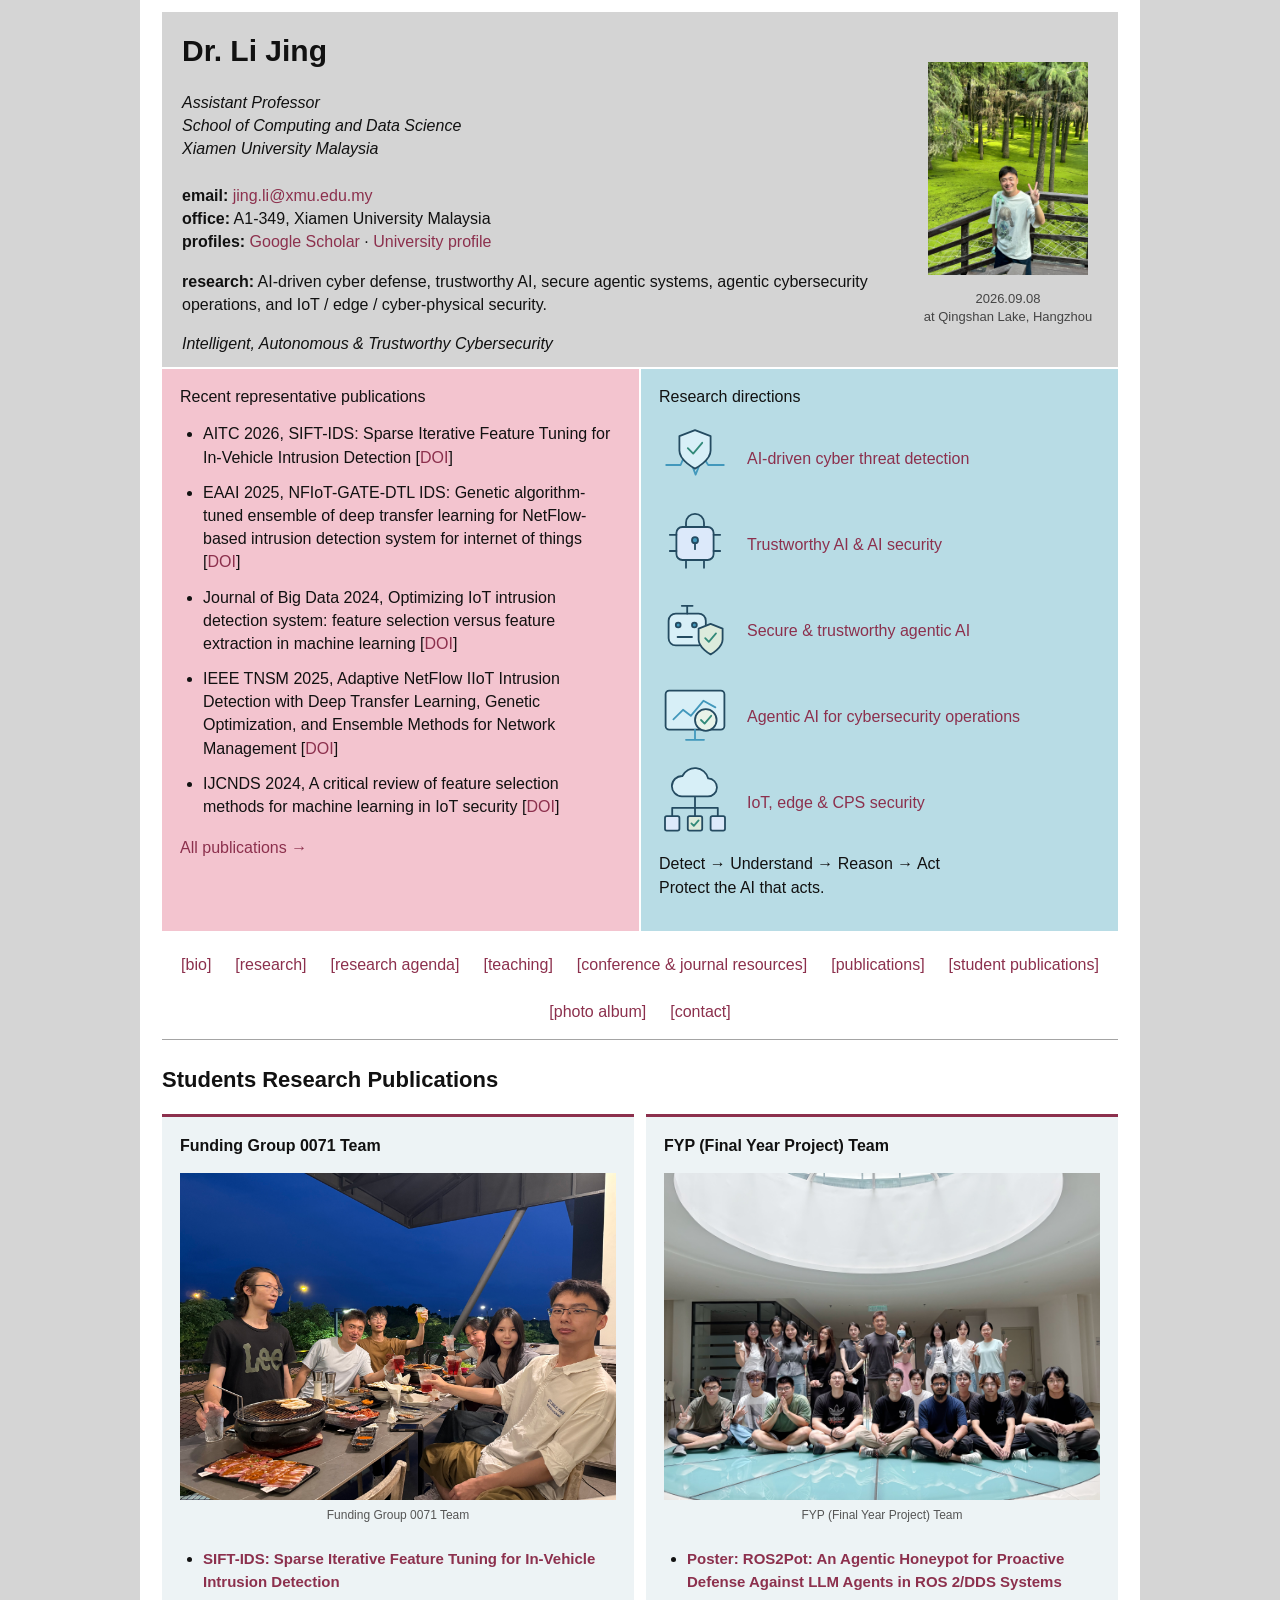
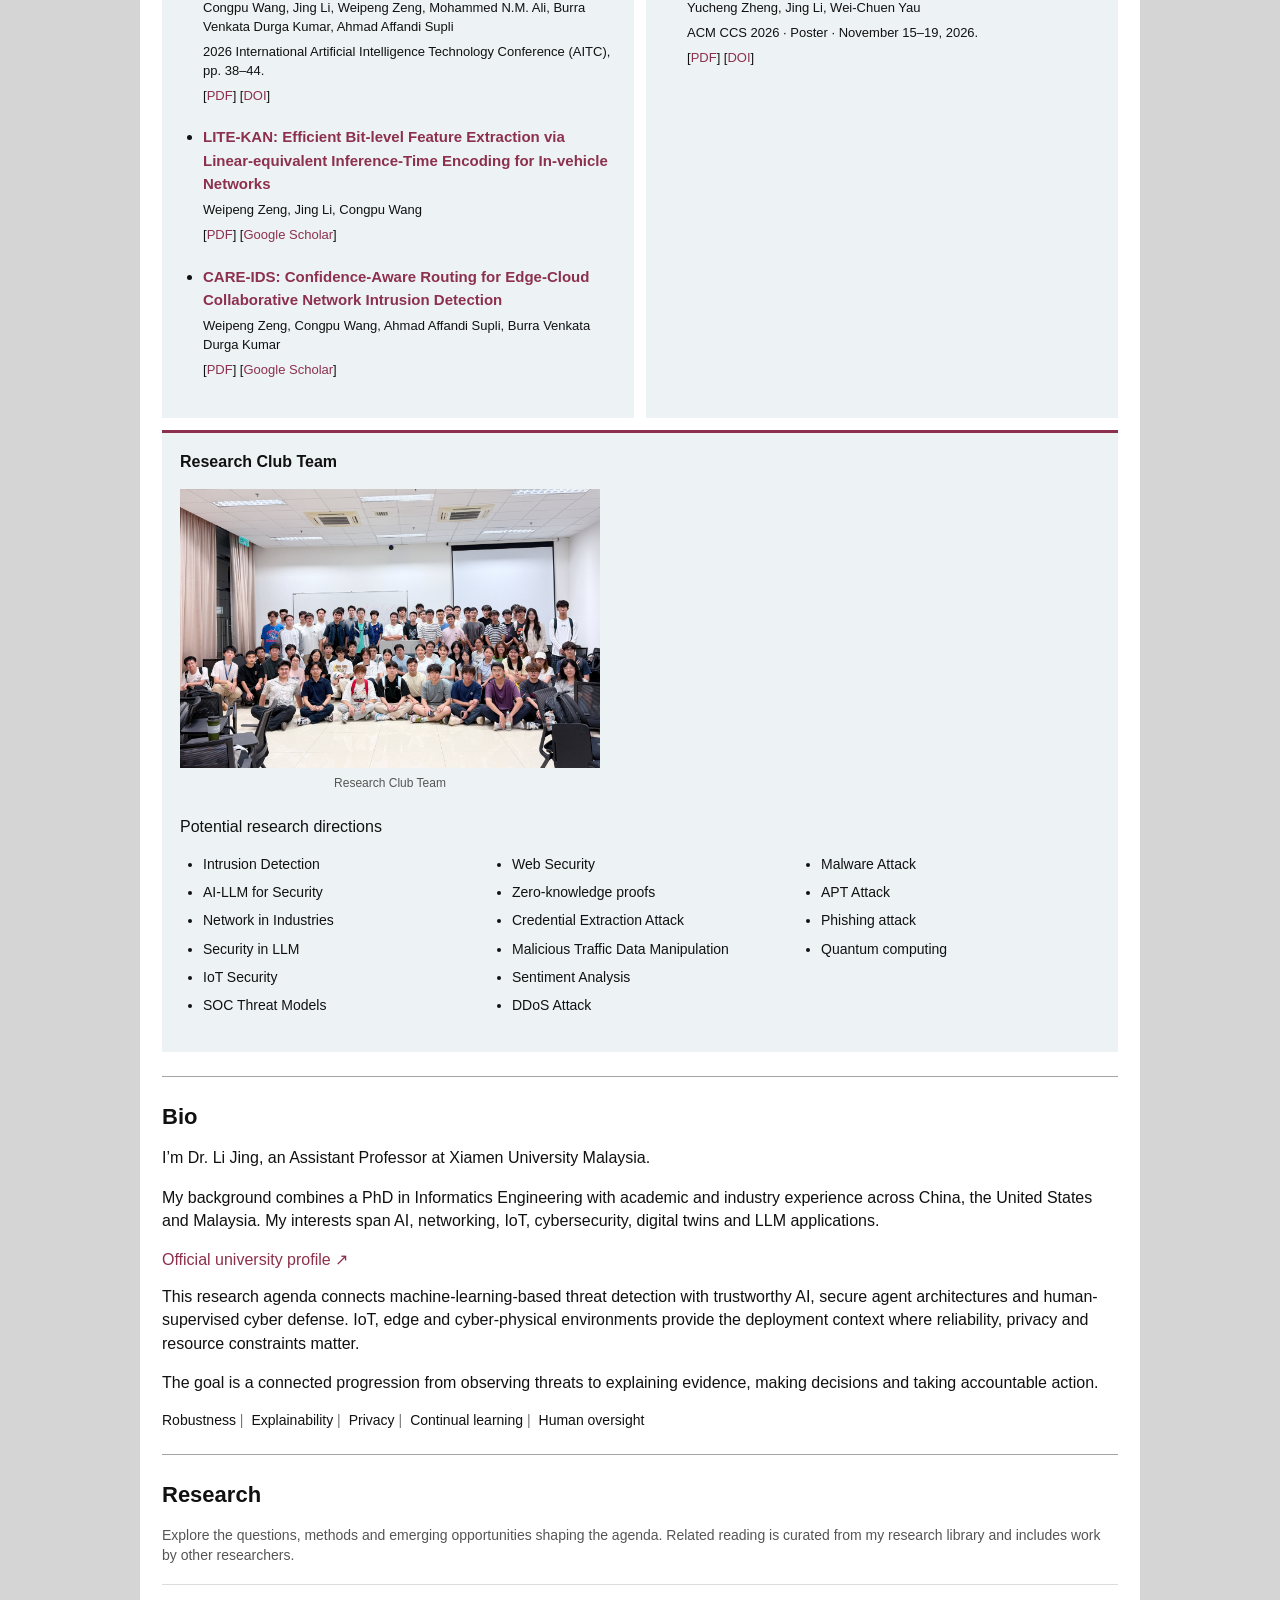
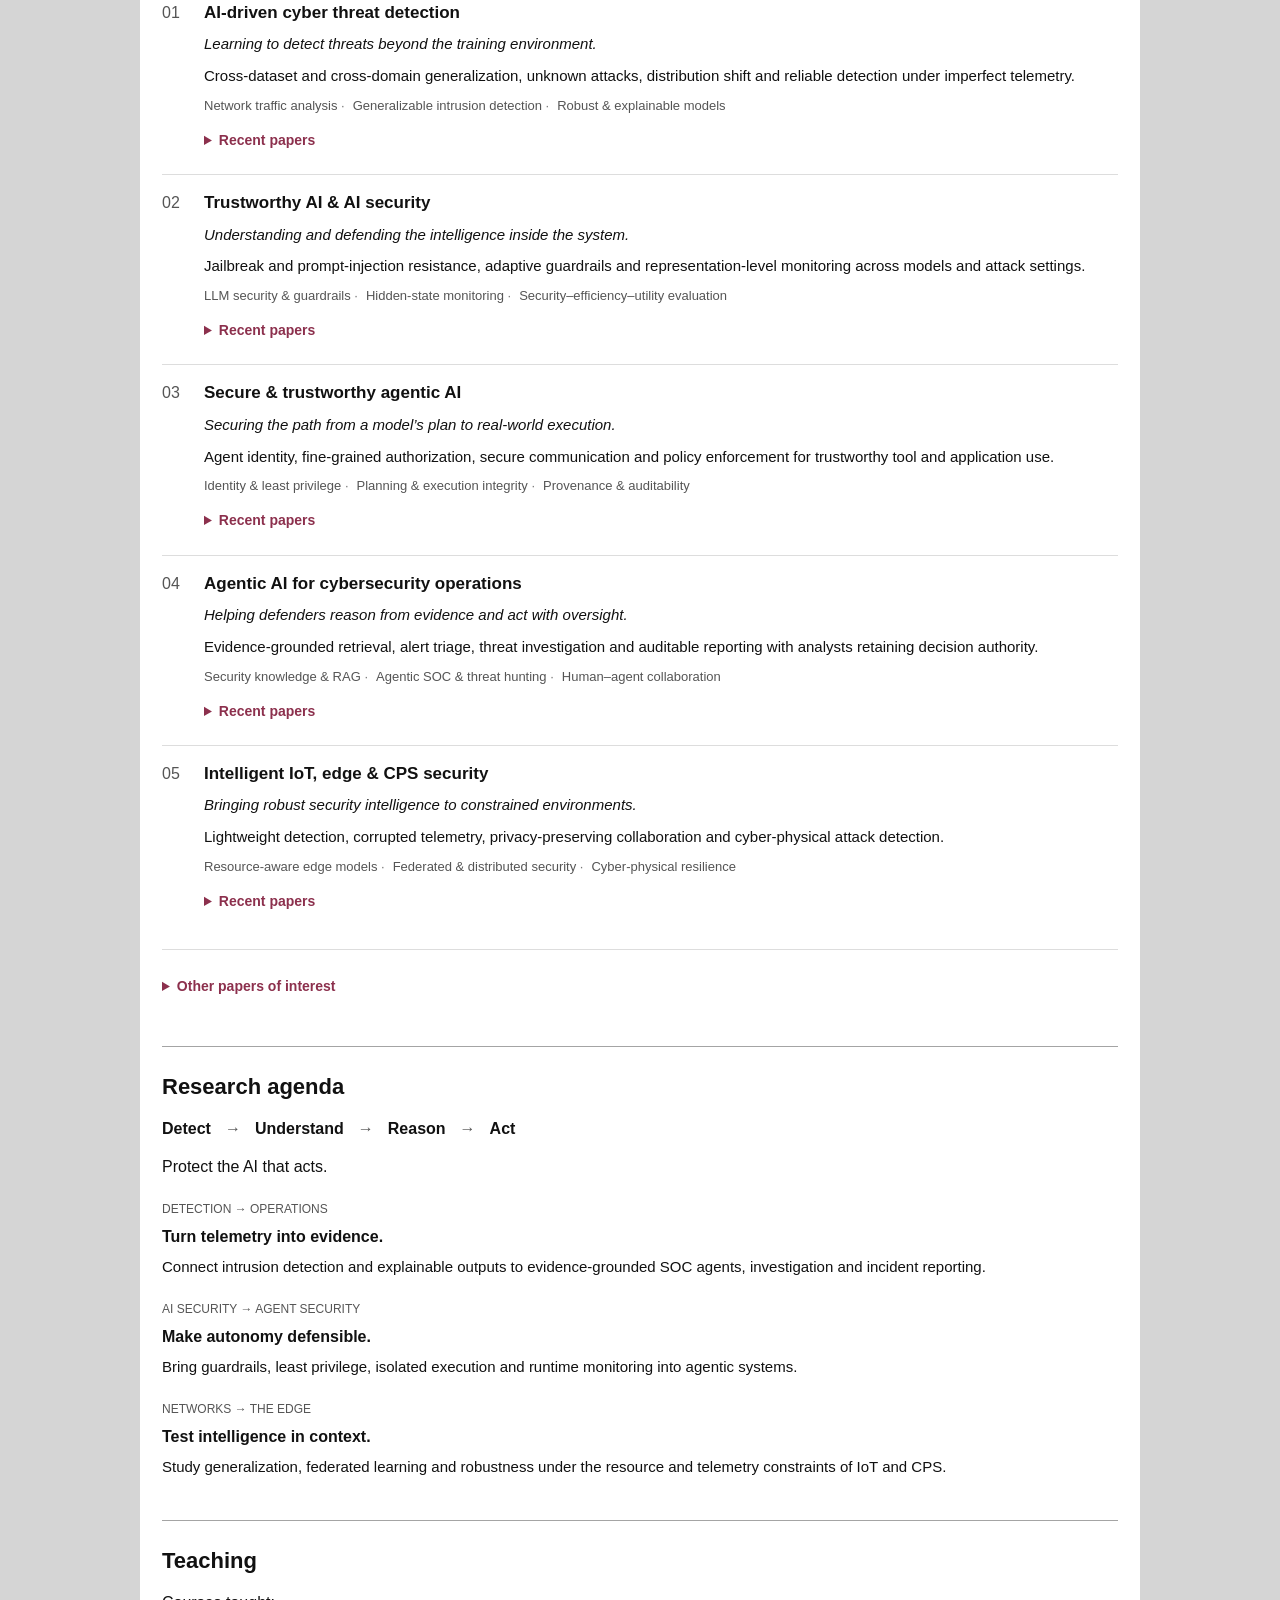
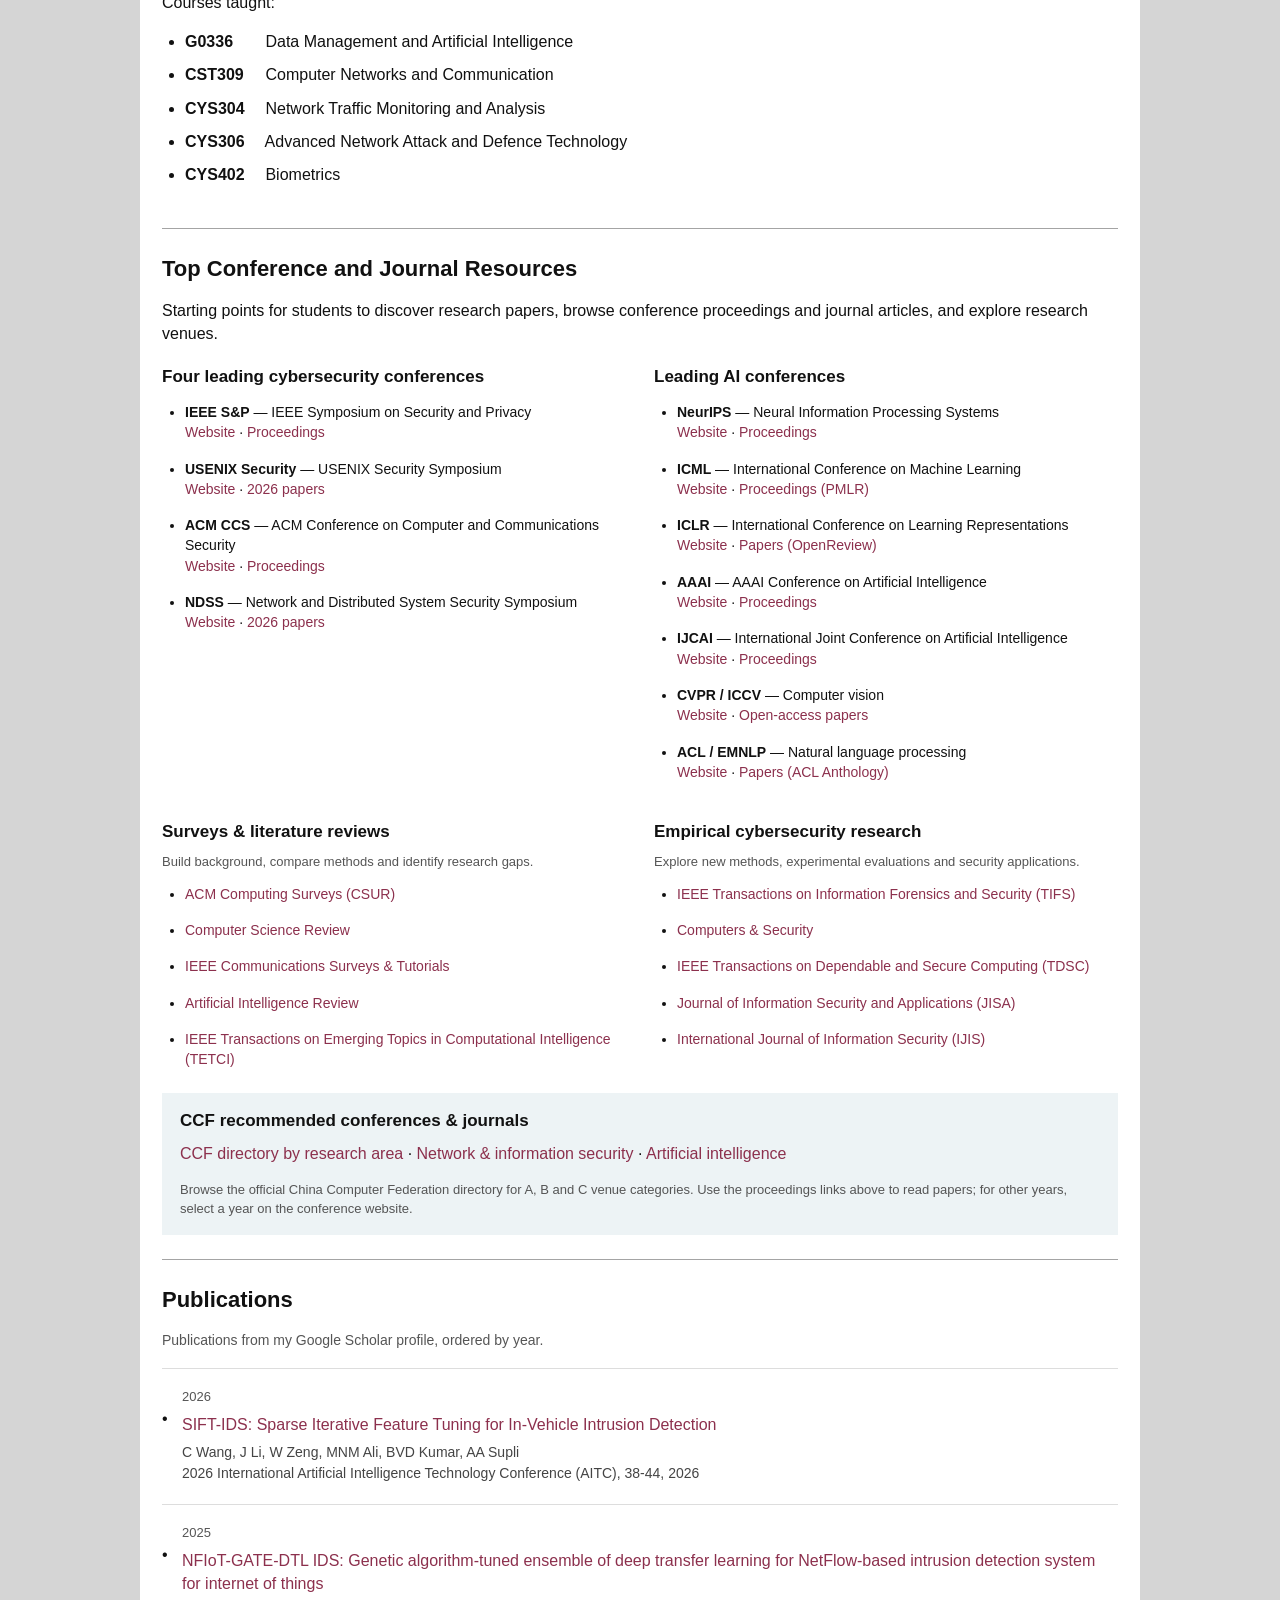
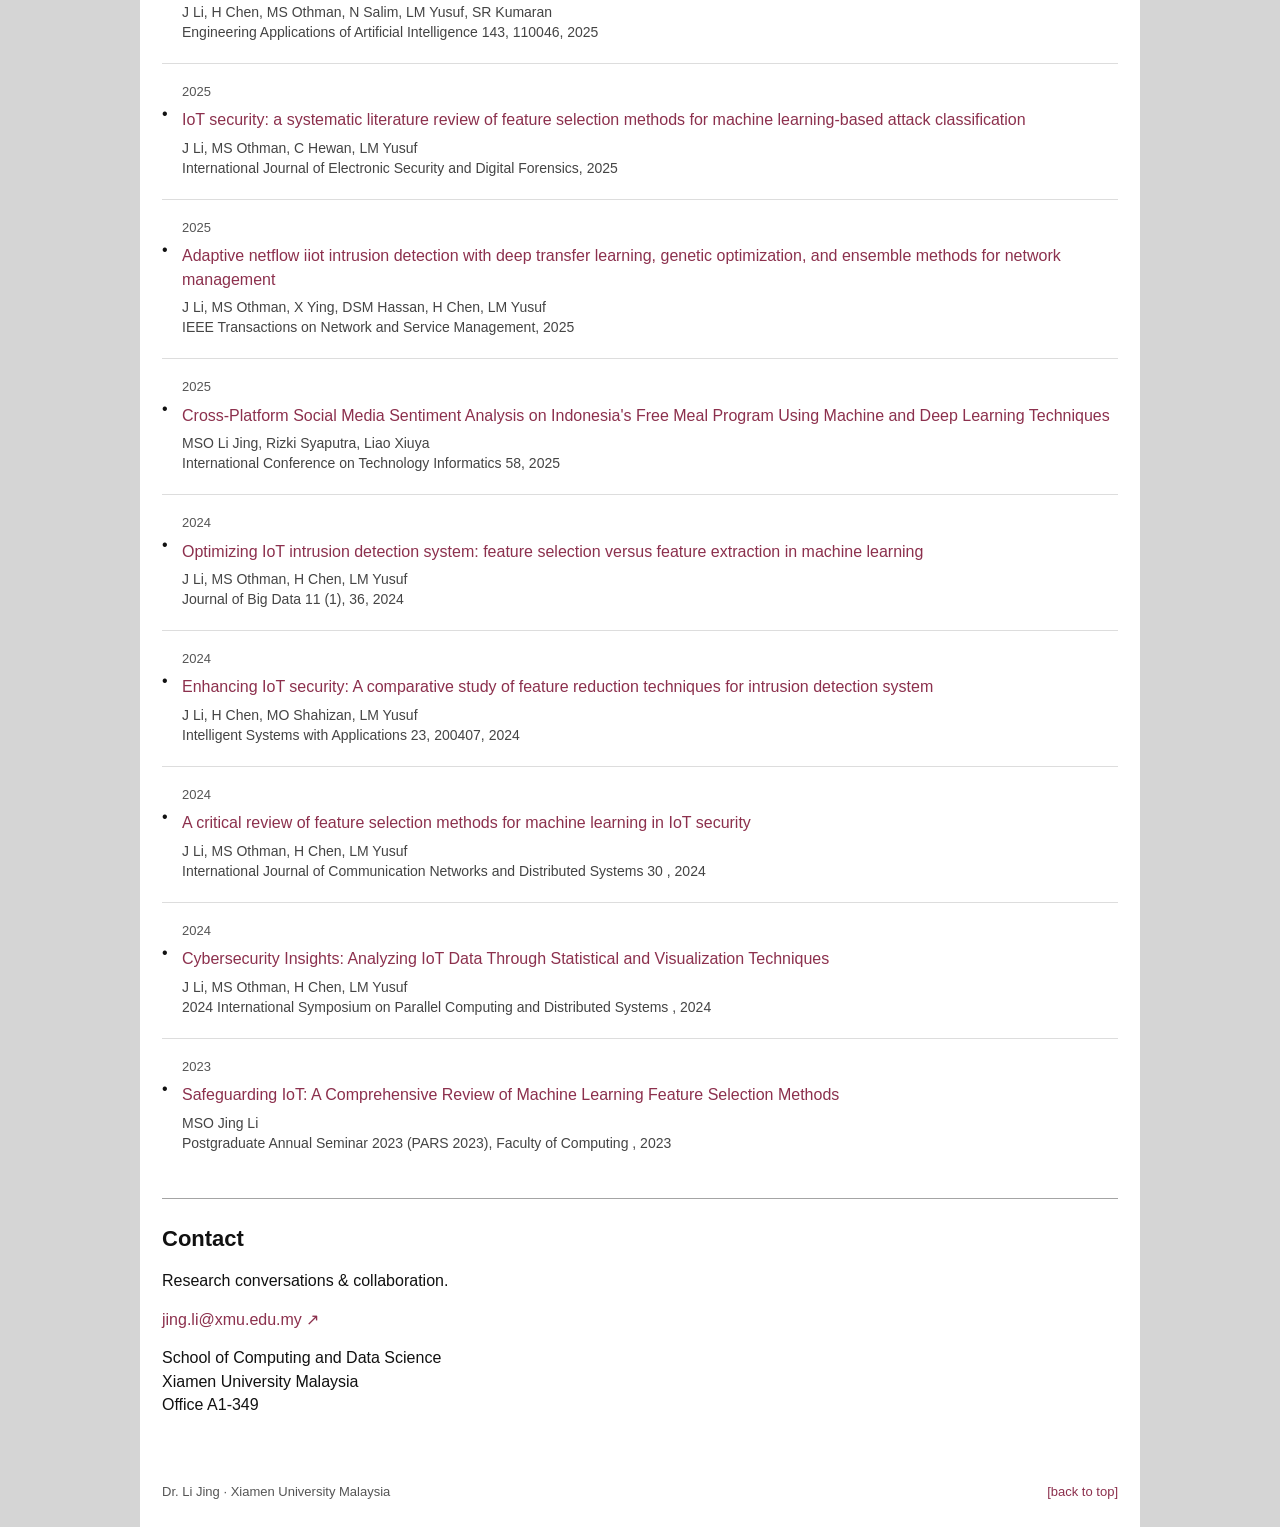
==== commit 54ff5fc6: "Remove TETCI explanatory note" ====
--- a/index.html
+++ b/index.html
@@ -3,4 +3,4 @@
 <body><main><section class="academic-profile" id="home"><div class="profile-info"><h1>Dr. Li Jing</h1><p class="affiliation"><em>Assistant Professor<br>School of Computing and Data Science<br>Xiamen University Malaysia</em></p><p><strong>email:</strong> <a href="mailto:jing.li@xmu.edu.my">jing.li@xmu.edu.my</a><br><strong>office:</strong> A1-349, Xiamen University Malaysia<br><strong>profiles:</strong> <a href="https://scholar.google.com/citations?user=p5Pv4DQAAAAJ&amp;hl=en" target="_blank" rel="noopener">Google Scholar</a> · <a href="https://www.xmu.edu.my/index.php/staff/asst-prof-dr-li-jing" target="_blank" rel="noopener">University profile</a></p><p><strong>research:</strong> AI-driven cyber defense, trustworthy AI, secure agentic systems, agentic cybersecurity operations, and IoT / edge / cyber-physical security.</p><p class="research-theme">Intelligent, Autonomous &amp; Trustworthy Cybersecurity</p></div><figure><img src="portrait.jpg" alt="Dr. Li Jing" width="160" height="160"><figcaption>2026.09.08<br>at Qingshan Lake, Hangzhou</figcaption></figure></section><div class="highlights"><section class="recent"><h2>Recent representative publications</h2><ul><li>AITC 2026, SIFT-IDS: Sparse Iterative Feature Tuning for In-Vehicle Intrusion Detection [<a href="https://doi.org/10.1109/AITC70732.2026.11666574" target="_blank" rel="noopener">DOI</a>]</li><li>EAAI 2025, NFIoT-GATE-DTL IDS: Genetic algorithm-tuned ensemble of deep transfer learning for NetFlow-based intrusion detection system for internet of things [<a href="https://doi.org/10.1016/j.engappai.2025.110046" target="_blank" rel="noopener">DOI</a>]</li><li>Journal of Big Data 2024, Optimizing IoT intrusion detection system: feature selection versus feature extraction in machine learning [<a href="https://doi.org/10.1186/s40537-024-00892-y" target="_blank" rel="noopener">DOI</a>]</li><li>IEEE TNSM 2025, Adaptive NetFlow IIoT Intrusion Detection with Deep Transfer Learning, Genetic Optimization, and Ensemble Methods for Network Management [<a href="https://doi.org/10.1109/TNSM.2025.3617765" target="_blank" rel="noopener">DOI</a>]</li><li>IJCNDS 2024, A critical review of feature selection methods for machine learning in IoT security [<a href="https://doi.org/10.1504/IJCNDS.2024.138214" target="_blank" rel="noopener">DOI</a>]</li></ul><a href="#publications">All publications →</a></section><section class="research-links"><h2>Research directions</h2><ul><li><a href="#rd1"><img src="research-1.svg" alt="" width="72" height="72"><span>AI-driven cyber threat detection</span></a></li><li><a href="#rd2"><img src="research-2.svg" alt="" width="72" height="72"><span>Trustworthy AI &amp; AI security</span></a></li><li><a href="#rd3"><img src="research-3.svg" alt="" width="72" height="72"><span>Secure &amp; trustworthy agentic AI</span></a></li><li><a href="#rd4"><img src="research-4.svg" alt="" width="72" height="72"><span>Agentic AI for cybersecurity operations</span></a></li><li><a href="#rd5"><img src="research-5.svg" alt="" width="72" height="72"><span>IoT, edge &amp; CPS security</span></a></li></ul><p>Detect → Understand → Reason → Act<br>Protect the AI that acts.</p></section></div><nav class="section-nav" aria-label="Section navigation"><a href="#about">[bio]</a> <a href="#research">[research]</a> <a href="#agenda">[research agenda]</a> <a href="#teaching">[teaching]</a> <a href="#paper-resources">[conference &amp; journal resources]</a> <a href="#publications">[publications]</a> <a href="#student-publications">[student publications]</a> <a href="photos.html">[photo album]</a> <a href="#contact">[contact]</a></nav><section class="student-publications" id="student-publications"><h2>Students Research Publications</h2><div class="student-teams"><article class="student-team" id="funding-group-0071"><h3>Funding Group 0071 Team</h3><figure class="team-photo" data-photo="funding-0071-team.jpg" data-alt="Funding Group 0071 Team photo"><div class="photo-placeholder"><span class="photo-symbol" aria-hidden="true">▧</span><span>Team photo</span><small>Photos will appear here.</small></div><figcaption>Funding Group 0071 Team</figcaption></figure><ul><li class="student-paper"><strong><a href="https://doi.org/10.1109/AITC70732.2026.11666574" target="_blank" rel="noopener">SIFT-IDS: Sparse Iterative Feature Tuning for In-Vehicle Intrusion Detection</a></strong><p>Congpu Wang, Jing Li, Weipeng Zeng, Mohammed N.M. Ali, Burra Venkata Durga Kumar, Ahmad Affandi Supli</p><p>2026 International Artificial Intelligence Technology Conference (AITC), pp. 38–44.</p><p class="paper-links">[<a href="sift-ids.pdf" target="_blank" rel="noopener">PDF</a>] [<a href="https://doi.org/10.1109/AITC70732.2026.11666574" target="_blank" rel="noopener">DOI</a>]</p></li><li class="student-paper"><strong><a href="https://scholar.google.com/scholar?q=LITE-KAN%3A%20Efficient%20Bit-level%20Feature%20Extraction%20via%20Linear-equivalent%20Inference-Time%20Encoding%20for%20In-vehicle%20Networks" target="_blank" rel="noopener">LITE-KAN: Efficient Bit-level Feature Extraction via Linear-equivalent Inference-Time Encoding for In-vehicle Networks</a></strong><p>Weipeng Zeng, Jing Li, Congpu Wang</p><p class="paper-links">[<a href="lite-kan.pdf" target="_blank" rel="noopener">PDF</a>] [<a href="https://scholar.google.com/scholar?q=LITE-KAN%3A%20Efficient%20Bit-level%20Feature%20Extraction%20via%20Linear-equivalent%20Inference-Time%20Encoding%20for%20In-vehicle%20Networks" target="_blank" rel="noopener">Google Scholar</a>]</p></li><li class="student-paper"><strong><a href="https://scholar.google.com/scholar?q=CARE-IDS%3A%20Confidence-Aware%20Routing%20for%20Edge-Cloud%20Collaborative%20Network%20Intrusion%20Detection" target="_blank" rel="noopener">CARE-IDS: Confidence-Aware Routing for Edge-Cloud Collaborative Network Intrusion Detection</a></strong><p>Weipeng Zeng, Congpu Wang, Ahmad Affandi Supli, Burra Venkata Durga Kumar</p><p class="paper-links">[<a href="care-ids.pdf" target="_blank" rel="noopener">PDF</a>] [<a href="https://scholar.google.com/scholar?q=CARE-IDS%3A%20Confidence-Aware%20Routing%20for%20Edge-Cloud%20Collaborative%20Network%20Intrusion%20Detection" target="_blank" rel="noopener">Google Scholar</a>]</p></li></ul></article><article class="student-team" id="fyp-team"><h3>FYP (Final Year Project) Team</h3><figure class="team-photo" data-photo="fyp-team.jpg" data-alt="FYP (Final Year Project) Team photo"><div class="photo-placeholder"><span class="photo-symbol" aria-hidden="true">▧</span><span>Team photo</span><small>Photos will appear here.</small></div><figcaption>FYP (Final Year Project) Team</figcaption></figure><ul><li class="student-paper"><strong><a href="https://doi.org/10.1145/3830454.3846411" target="_blank" rel="noopener">Poster: ROS2Pot: An Agentic Honeypot for Proactive Defense Against LLM Agents in ROS 2/DDS Systems</a></strong><p>Yucheng Zheng, Jing Li, Wei-Chuen Yau</p><p>ACM CCS 2026 · Poster · November 15–19, 2026.</p><p class="paper-links">[<a href="ros2pot.pdf" target="_blank" rel="noopener">PDF</a>] [<a href="https://doi.org/10.1145/3830454.3846411" target="_blank" rel="noopener">DOI</a>]</p></li></ul></article><article class="student-team research-club" id="research-club-team"><h3>Research Club Team</h3><figure class="team-photo" data-photo="research-club-team.jpg" data-alt="Research Club Team photo"><div class="photo-placeholder"><span class="photo-symbol" aria-hidden="true">▧</span><span>Team photo</span><small>Photos will appear here.</small></div><figcaption>Research Club Team</figcaption></figure><p>Potential research directions</p><ul class="club-topics"><li>Intrusion Detection</li><li>AI-LLM for Security</li><li>Network in Industries</li><li>Security in LLM</li><li>IoT Security</li><li>SOC Threat Models</li><li>Web Security</li><li>Zero-knowledge proofs</li><li>Credential Extraction Attack</li><li>Malicious Traffic Data Manipulation</li><li>Sentiment Analysis</li><li>DDoS Attack</li><li>Malware Attack</li><li>APT Attack</li><li>Phishing attack</li><li>Quantum computing</li></ul></article></div></section><section class="overview" id="about"><div class="split"><h2>Bio</h2><div><p class="lead">I’m Dr. Li Jing, an Assistant Professor at Xiamen University Malaysia.</p><p>My background combines a PhD in Informatics Engineering with academic and industry experience across China, the United States and Malaysia. My interests span AI, networking, IoT, cybersecurity, digital twins and LLM applications.</p><a class="text-link" href="https://www.xmu.edu.my/index.php/staff/asst-prof-dr-li-jing" target="_blank" rel="noopener">Official university profile ↗</a><p>This research agenda connects machine-learning-based threat detection with trustworthy AI, secure agent architectures and human-supervised cyber defense. IoT, edge and cyber-physical environments provide the deployment context where reliability, privacy and resource constraints matter.</p><p>The goal is a connected progression from observing threats to explaining evidence, making decisions and taking accountable action.</p></div></div><div class="principles"><span>Robustness</span><span>Explainability</span><span>Privacy</span><span>Continual learning</span><span>Human oversight</span></div></section>
 <section class="research" id="research"><div class="section-top"><div><h2>Research</h2></div><p>Explore the questions, methods and emerging opportunities shaping the agenda. Related reading is curated from my research library and includes work by other researchers.</p></div><div id="directions"></div></section>
 <section class="agenda" id="agenda"><h2>Research agenda</h2><div class="pipeline"><span>Detect</span><i>→</i><span>Understand</span><i>→</i><span>Reason</span><i>→</i><span>Act</span></div><p class="lead">Protect the AI that acts.</p><div class="bridges"><article><small>DETECTION → OPERATIONS</small><h3>Turn telemetry into evidence.</h3><p>Connect intrusion detection and explainable outputs to evidence-grounded SOC agents, investigation and incident reporting.</p></article><article><small>AI SECURITY → AGENT SECURITY</small><h3>Make autonomy defensible.</h3><p>Bring guardrails, least privilege, isolated execution and runtime monitoring into agentic systems.</p></article><article><small>NETWORKS → THE EDGE</small><h3>Test intelligence in context.</h3><p>Study generalization, federated learning and robustness under the resource and telemetry constraints of IoT and CPS.</p></article></div></section>
-<section class="teaching" id="teaching"><h2>Teaching</h2><p>Courses taught:</p><ul><li><strong>G0336</strong> Data Management and Artificial Intelligence</li><li><strong>CST309</strong> Computer Networks and Communication</li><li><strong>CYS304</strong> Network Traffic Monitoring and Analysis</li><li><strong>CYS306</strong> Advanced Network Attack and Defence Technology</li><li><strong>CYS402</strong> Biometrics</li></ul></section><section class="conference-resources" id="paper-resources"><h2>Top Conference and Journal Resources</h2><p>Starting points for students to discover research papers, browse conference proceedings and journal articles, and explore research venues.</p><div class="resource-columns"><article><h3>Four leading cybersecurity conferences</h3><ul><li><strong>IEEE S&amp;P</strong> — IEEE Symposium on Security and Privacy<br><a href="https://www.ieee-security.org/TC/SP-Index.html" target="_blank" rel="noopener">Website</a> · <a href="https://www.ieee-security.org/TC/SP-Proceedings.html" target="_blank" rel="noopener">Proceedings</a></li><li><strong>USENIX Security</strong> — USENIX Security Symposium<br><a href="https://www.usenix.org/conferences/byname/108" target="_blank" rel="noopener">Website</a> · <a href="https://www.usenix.org/conference/usenixsecurity26/technical-sessions" target="_blank" rel="noopener">2026 papers</a></li><li><strong>ACM CCS</strong> — ACM Conference on Computer and Communications Security<br><a href="https://sigsac.org/ccs.html" target="_blank" rel="noopener">Website</a> · <a href="https://dl.acm.org/conference/ccs/proceedings" target="_blank" rel="noopener">Proceedings</a></li><li><strong>NDSS</strong> — Network and Distributed System Security Symposium<br><a href="https://www.ndss-symposium.org/" target="_blank" rel="noopener">Website</a> · <a href="https://www.ndss-symposium.org/ndss2026/accepted-papers/" target="_blank" rel="noopener">2026 papers</a></li></ul></article><article><h3>Leading AI conferences</h3><ul><li><strong>NeurIPS</strong> — Neural Information Processing Systems<br><a href="https://neurips.cc/" target="_blank" rel="noopener">Website</a> · <a href="https://papers.nips.cc/" target="_blank" rel="noopener">Proceedings</a></li><li><strong>ICML</strong> — International Conference on Machine Learning<br><a href="https://icml.cc/" target="_blank" rel="noopener">Website</a> · <a href="https://proceedings.mlr.press/" target="_blank" rel="noopener">Proceedings (PMLR)</a></li><li><strong>ICLR</strong> — International Conference on Learning Representations<br><a href="https://iclr.cc/" target="_blank" rel="noopener">Website</a> · <a href="https://openreview.net/group?id=ICLR.cc" target="_blank" rel="noopener">Papers (OpenReview)</a></li><li><strong>AAAI</strong> — AAAI Conference on Artificial Intelligence<br><a href="https://aaai.org/" target="_blank" rel="noopener">Website</a> · <a href="https://ojs.aaai.org/index.php/AAAI" target="_blank" rel="noopener">Proceedings</a></li><li><strong>IJCAI</strong> — International Joint Conference on Artificial Intelligence<br><a href="https://www.ijcai.org/" target="_blank" rel="noopener">Website</a> · <a href="https://ijcai.org/all_proceedings/" target="_blank" rel="noopener">Proceedings</a></li><li><strong>CVPR / ICCV</strong> — Computer vision<br><a href="https://www.thecvf.com/" target="_blank" rel="noopener">Website</a> · <a href="https://openaccess.thecvf.com/" target="_blank" rel="noopener">Open-access papers</a></li><li><strong>ACL / EMNLP</strong> — Natural language processing<br><a href="https://www.aclweb.org/portal/" target="_blank" rel="noopener">Website</a> · <a href="https://aclanthology.org/" target="_blank" rel="noopener">Papers (ACL Anthology)</a></li></ul></article></div><div class="resource-columns journal-resources"><article><h3>Surveys &amp; literature reviews</h3><p class="resource-note">Build background, compare methods and identify research gaps.</p><ul><li><a href="https://dl.acm.org/journal/csur" target="_blank" rel="noopener">ACM Computing Surveys (CSUR)</a></li><li><a href="https://www.sciencedirect.com/journal/computer-science-review" target="_blank" rel="noopener">Computer Science Review</a></li><li><a href="https://www.comsoc.org/publications/journals/ieee-communications-surveys-tutorials" target="_blank" rel="noopener">IEEE Communications Surveys &amp; Tutorials</a></li><li><a href="https://link.springer.com/journal/10462" target="_blank" rel="noopener">Artificial Intelligence Review</a></li><li><a href="https://cis.ieee.org/publications/t-emerging-topics-in-ci" target="_blank" rel="noopener">IEEE Transactions on Emerging Topics in Computational Intelligence (TETCI)</a></li></ul><p class="resource-note">TETCI publishes original research as well as surveys on emerging computational intelligence topics.</p></article><article><h3>Empirical cybersecurity research</h3><p class="resource-note">Explore new methods, experimental evaluations and security applications.</p><ul><li><a href="https://signalprocessingsociety.org/publications-resources/ieee-transactions-information-forensics-and-security" target="_blank" rel="noopener">IEEE Transactions on Information Forensics and Security (TIFS)</a></li><li><a href="https://www.sciencedirect.com/journal/computers-and-security" target="_blank" rel="noopener">Computers &amp; Security</a></li><li><a href="https://www.computer.org/csdl/journal/tq" target="_blank" rel="noopener">IEEE Transactions on Dependable and Secure Computing (TDSC)</a></li><li><a href="https://www.sciencedirect.com/journal/journal-of-information-security-and-applications" target="_blank" rel="noopener">Journal of Information Security and Applications (JISA)</a></li><li><a href="https://link.springer.com/journal/10207" target="_blank" rel="noopener">International Journal of Information Security (IJIS)</a></li></ul></article></div><article class="ccf-resources"><h3>CCF recommended conferences &amp; journals</h3><p><a href="https://www.ccf.org.cn/Academic_Evaluation/By_category/" target="_blank" rel="noopener">CCF directory by research area</a> · <a href="https://www.ccf.org.cn/Academic_Evaluation/NIS/" target="_blank" rel="noopener">Network &amp; information security</a> · <a href="https://www.ccf.org.cn/Academic_Evaluation/AI/" target="_blank" rel="noopener">Artificial intelligence</a></p><p class="resource-note">Browse the official China Computer Federation directory for A, B and C venue categories. Use the proceedings links above to read papers; for other years, select a year on the conference website.</p></article></section><section class="reading" id="publications"><div class="section-top"><h2>Publications</h2><p>Publications from my Google Scholar profile, ordered by year.</p></div><article class="publication"><small>2026</small><h3><a href="https://doi.org/10.1109/AITC70732.2026.11666574" target="_blank" rel="noopener">SIFT-IDS: Sparse Iterative Feature Tuning for In-Vehicle Intrusion Detection</a></h3><p>C Wang, J Li, W Zeng, MNM Ali, BVD Kumar, AA Supli<br>2026 International Artificial Intelligence Technology Conference (AITC), 38-44, 2026</p></article><article class="publication"><small>2025</small><h3><a href="https://doi.org/10.1016/j.engappai.2025.110046" target="_blank" rel="noopener">NFIoT-GATE-DTL IDS: Genetic algorithm-tuned ensemble of deep transfer learning for NetFlow-based intrusion detection system for internet of things</a></h3><p>J Li, H Chen, MS Othman, N Salim, LM Yusuf, SR Kumaran<br>Engineering Applications of Artificial Intelligence 143, 110046, 2025</p></article><article class="publication"><small>2025</small><h3><a href="https://doi.org/10.1504/IJESDF.2025.143475" target="_blank" rel="noopener">IoT security: a systematic literature review of feature selection methods for machine learning-based attack classification</a></h3><p>J Li, MS Othman, C Hewan, LM Yusuf<br>International Journal of Electronic Security and Digital Forensics, 2025</p></article><article class="publication"><small>2025</small><h3><a href="https://doi.org/10.1109/TNSM.2025.3617765" target="_blank" rel="noopener">Adaptive netflow iiot intrusion detection with deep transfer learning, genetic optimization, and ensemble methods for network management</a></h3><p>J Li, MS Othman, X Ying, DSM Hassan, H Chen, LM Yusuf<br>IEEE Transactions on Network and Service Management, 2025</p></article><article class="publication"><small>2025</small><h3><a href="https://scholar.google.com/citations?view_op=view_citation&amp;hl=en&amp;user=p5Pv4DQAAAAJ&amp;citation_for_view=p5Pv4DQAAAAJ:Tyk-4Ss8FVUC" target="_blank" rel="noopener">Cross-Platform Social Media Sentiment Analysis on Indonesia&#x27;s Free Meal Program Using Machine and Deep Learning Techniques</a></h3><p>MSO Li Jing, Rizki Syaputra, Liao Xiuya<br>International Conference on Technology Informatics 58, 2025</p></article><article class="publication"><small>2024</small><h3><a href="https://doi.org/10.1186/s40537-024-00892-y" target="_blank" rel="noopener">Optimizing IoT intrusion detection system: feature selection versus feature extraction in machine learning</a></h3><p>J Li, MS Othman, H Chen, LM Yusuf<br>Journal of Big Data 11 (1), 36, 2024</p></article><article class="publication"><small>2024</small><h3><a href="https://doi.org/10.1016/j.iswa.2024.200407" target="_blank" rel="noopener">Enhancing IoT security: A comparative study of feature reduction techniques for intrusion detection system</a></h3><p>J Li, H Chen, MO Shahizan, LM Yusuf<br>Intelligent Systems with Applications 23, 200407, 2024</p></article><article class="publication"><small>2024</small><h3><a href="https://doi.org/10.1504/IJCNDS.2024.138214" target="_blank" rel="noopener">A critical review of feature selection methods for machine learning in IoT security</a></h3><p>J Li, MS Othman, H Chen, LM Yusuf<br>International Journal of Communication Networks and Distributed Systems 30 , 2024</p></article><article class="publication"><small>2024</small><h3><a href="https://doi.org/10.1109/PCDS61776.2024.10743769" target="_blank" rel="noopener">Cybersecurity Insights: Analyzing IoT Data Through Statistical and Visualization Techniques</a></h3><p>J Li, MS Othman, H Chen, LM Yusuf<br>2024 International Symposium on Parallel Computing and Distributed Systems , 2024</p></article><article class="publication"><small>2023</small><h3><a href="https://scholar.google.com/citations?view_op=view_citation&amp;hl=en&amp;user=p5Pv4DQAAAAJ&amp;citation_for_view=p5Pv4DQAAAAJ:Y0pCki6q_DkC" target="_blank" rel="noopener">Safeguarding IoT: A Comprehensive Review of Machine Learning Feature Selection Methods</a></h3><p>MSO Jing Li<br>Postgraduate Annual Seminar 2023 (PARS 2023), Faculty of Computing , 2023</p></article></section><section class="contact overview" id="contact"><div class="split"><h2>Contact</h2><div><p class="lead">Research conversations & collaboration.</p><a class="contact-email" href="mailto:jing.li@xmu.edu.my">jing.li@xmu.edu.my ↗</a><p>School of Computing and Data Science<br>Xiamen University Malaysia<br>Office A1-349</p></div></div></section></main><footer>Dr. Li Jing · Xiamen University Malaysia <a href="#home">[back to top]</a></footer><script src="script.js?v=papers-interest-20261017"></script></body></html>
+<section class="teaching" id="teaching"><h2>Teaching</h2><p>Courses taught:</p><ul><li><strong>G0336</strong> Data Management and Artificial Intelligence</li><li><strong>CST309</strong> Computer Networks and Communication</li><li><strong>CYS304</strong> Network Traffic Monitoring and Analysis</li><li><strong>CYS306</strong> Advanced Network Attack and Defence Technology</li><li><strong>CYS402</strong> Biometrics</li></ul></section><section class="conference-resources" id="paper-resources"><h2>Top Conference and Journal Resources</h2><p>Starting points for students to discover research papers, browse conference proceedings and journal articles, and explore research venues.</p><div class="resource-columns"><article><h3>Four leading cybersecurity conferences</h3><ul><li><strong>IEEE S&amp;P</strong> — IEEE Symposium on Security and Privacy<br><a href="https://www.ieee-security.org/TC/SP-Index.html" target="_blank" rel="noopener">Website</a> · <a href="https://www.ieee-security.org/TC/SP-Proceedings.html" target="_blank" rel="noopener">Proceedings</a></li><li><strong>USENIX Security</strong> — USENIX Security Symposium<br><a href="https://www.usenix.org/conferences/byname/108" target="_blank" rel="noopener">Website</a> · <a href="https://www.usenix.org/conference/usenixsecurity26/technical-sessions" target="_blank" rel="noopener">2026 papers</a></li><li><strong>ACM CCS</strong> — ACM Conference on Computer and Communications Security<br><a href="https://sigsac.org/ccs.html" target="_blank" rel="noopener">Website</a> · <a href="https://dl.acm.org/conference/ccs/proceedings" target="_blank" rel="noopener">Proceedings</a></li><li><strong>NDSS</strong> — Network and Distributed System Security Symposium<br><a href="https://www.ndss-symposium.org/" target="_blank" rel="noopener">Website</a> · <a href="https://www.ndss-symposium.org/ndss2026/accepted-papers/" target="_blank" rel="noopener">2026 papers</a></li></ul></article><article><h3>Leading AI conferences</h3><ul><li><strong>NeurIPS</strong> — Neural Information Processing Systems<br><a href="https://neurips.cc/" target="_blank" rel="noopener">Website</a> · <a href="https://papers.nips.cc/" target="_blank" rel="noopener">Proceedings</a></li><li><strong>ICML</strong> — International Conference on Machine Learning<br><a href="https://icml.cc/" target="_blank" rel="noopener">Website</a> · <a href="https://proceedings.mlr.press/" target="_blank" rel="noopener">Proceedings (PMLR)</a></li><li><strong>ICLR</strong> — International Conference on Learning Representations<br><a href="https://iclr.cc/" target="_blank" rel="noopener">Website</a> · <a href="https://openreview.net/group?id=ICLR.cc" target="_blank" rel="noopener">Papers (OpenReview)</a></li><li><strong>AAAI</strong> — AAAI Conference on Artificial Intelligence<br><a href="https://aaai.org/" target="_blank" rel="noopener">Website</a> · <a href="https://ojs.aaai.org/index.php/AAAI" target="_blank" rel="noopener">Proceedings</a></li><li><strong>IJCAI</strong> — International Joint Conference on Artificial Intelligence<br><a href="https://www.ijcai.org/" target="_blank" rel="noopener">Website</a> · <a href="https://ijcai.org/all_proceedings/" target="_blank" rel="noopener">Proceedings</a></li><li><strong>CVPR / ICCV</strong> — Computer vision<br><a href="https://www.thecvf.com/" target="_blank" rel="noopener">Website</a> · <a href="https://openaccess.thecvf.com/" target="_blank" rel="noopener">Open-access papers</a></li><li><strong>ACL / EMNLP</strong> — Natural language processing<br><a href="https://www.aclweb.org/portal/" target="_blank" rel="noopener">Website</a> · <a href="https://aclanthology.org/" target="_blank" rel="noopener">Papers (ACL Anthology)</a></li></ul></article></div><div class="resource-columns journal-resources"><article><h3>Surveys &amp; literature reviews</h3><p class="resource-note">Build background, compare methods and identify research gaps.</p><ul><li><a href="https://dl.acm.org/journal/csur" target="_blank" rel="noopener">ACM Computing Surveys (CSUR)</a></li><li><a href="https://www.sciencedirect.com/journal/computer-science-review" target="_blank" rel="noopener">Computer Science Review</a></li><li><a href="https://www.comsoc.org/publications/journals/ieee-communications-surveys-tutorials" target="_blank" rel="noopener">IEEE Communications Surveys &amp; Tutorials</a></li><li><a href="https://link.springer.com/journal/10462" target="_blank" rel="noopener">Artificial Intelligence Review</a></li><li><a href="https://cis.ieee.org/publications/t-emerging-topics-in-ci" target="_blank" rel="noopener">IEEE Transactions on Emerging Topics in Computational Intelligence (TETCI)</a></li></ul></article><article><h3>Empirical cybersecurity research</h3><p class="resource-note">Explore new methods, experimental evaluations and security applications.</p><ul><li><a href="https://signalprocessingsociety.org/publications-resources/ieee-transactions-information-forensics-and-security" target="_blank" rel="noopener">IEEE Transactions on Information Forensics and Security (TIFS)</a></li><li><a href="https://www.sciencedirect.com/journal/computers-and-security" target="_blank" rel="noopener">Computers &amp; Security</a></li><li><a href="https://www.computer.org/csdl/journal/tq" target="_blank" rel="noopener">IEEE Transactions on Dependable and Secure Computing (TDSC)</a></li><li><a href="https://www.sciencedirect.com/journal/journal-of-information-security-and-applications" target="_blank" rel="noopener">Journal of Information Security and Applications (JISA)</a></li><li><a href="https://link.springer.com/journal/10207" target="_blank" rel="noopener">International Journal of Information Security (IJIS)</a></li></ul></article></div><article class="ccf-resources"><h3>CCF recommended conferences &amp; journals</h3><p><a href="https://www.ccf.org.cn/Academic_Evaluation/By_category/" target="_blank" rel="noopener">CCF directory by research area</a> · <a href="https://www.ccf.org.cn/Academic_Evaluation/NIS/" target="_blank" rel="noopener">Network &amp; information security</a> · <a href="https://www.ccf.org.cn/Academic_Evaluation/AI/" target="_blank" rel="noopener">Artificial intelligence</a></p><p class="resource-note">Browse the official China Computer Federation directory for A, B and C venue categories. Use the proceedings links above to read papers; for other years, select a year on the conference website.</p></article></section><section class="reading" id="publications"><div class="section-top"><h2>Publications</h2><p>Publications from my Google Scholar profile, ordered by year.</p></div><article class="publication"><small>2026</small><h3><a href="https://doi.org/10.1109/AITC70732.2026.11666574" target="_blank" rel="noopener">SIFT-IDS: Sparse Iterative Feature Tuning for In-Vehicle Intrusion Detection</a></h3><p>C Wang, J Li, W Zeng, MNM Ali, BVD Kumar, AA Supli<br>2026 International Artificial Intelligence Technology Conference (AITC), 38-44, 2026</p></article><article class="publication"><small>2025</small><h3><a href="https://doi.org/10.1016/j.engappai.2025.110046" target="_blank" rel="noopener">NFIoT-GATE-DTL IDS: Genetic algorithm-tuned ensemble of deep transfer learning for NetFlow-based intrusion detection system for internet of things</a></h3><p>J Li, H Chen, MS Othman, N Salim, LM Yusuf, SR Kumaran<br>Engineering Applications of Artificial Intelligence 143, 110046, 2025</p></article><article class="publication"><small>2025</small><h3><a href="https://doi.org/10.1504/IJESDF.2025.143475" target="_blank" rel="noopener">IoT security: a systematic literature review of feature selection methods for machine learning-based attack classification</a></h3><p>J Li, MS Othman, C Hewan, LM Yusuf<br>International Journal of Electronic Security and Digital Forensics, 2025</p></article><article class="publication"><small>2025</small><h3><a href="https://doi.org/10.1109/TNSM.2025.3617765" target="_blank" rel="noopener">Adaptive netflow iiot intrusion detection with deep transfer learning, genetic optimization, and ensemble methods for network management</a></h3><p>J Li, MS Othman, X Ying, DSM Hassan, H Chen, LM Yusuf<br>IEEE Transactions on Network and Service Management, 2025</p></article><article class="publication"><small>2025</small><h3><a href="https://scholar.google.com/citations?view_op=view_citation&amp;hl=en&amp;user=p5Pv4DQAAAAJ&amp;citation_for_view=p5Pv4DQAAAAJ:Tyk-4Ss8FVUC" target="_blank" rel="noopener">Cross-Platform Social Media Sentiment Analysis on Indonesia&#x27;s Free Meal Program Using Machine and Deep Learning Techniques</a></h3><p>MSO Li Jing, Rizki Syaputra, Liao Xiuya<br>International Conference on Technology Informatics 58, 2025</p></article><article class="publication"><small>2024</small><h3><a href="https://doi.org/10.1186/s40537-024-00892-y" target="_blank" rel="noopener">Optimizing IoT intrusion detection system: feature selection versus feature extraction in machine learning</a></h3><p>J Li, MS Othman, H Chen, LM Yusuf<br>Journal of Big Data 11 (1), 36, 2024</p></article><article class="publication"><small>2024</small><h3><a href="https://doi.org/10.1016/j.iswa.2024.200407" target="_blank" rel="noopener">Enhancing IoT security: A comparative study of feature reduction techniques for intrusion detection system</a></h3><p>J Li, H Chen, MO Shahizan, LM Yusuf<br>Intelligent Systems with Applications 23, 200407, 2024</p></article><article class="publication"><small>2024</small><h3><a href="https://doi.org/10.1504/IJCNDS.2024.138214" target="_blank" rel="noopener">A critical review of feature selection methods for machine learning in IoT security</a></h3><p>J Li, MS Othman, H Chen, LM Yusuf<br>International Journal of Communication Networks and Distributed Systems 30 , 2024</p></article><article class="publication"><small>2024</small><h3><a href="https://doi.org/10.1109/PCDS61776.2024.10743769" target="_blank" rel="noopener">Cybersecurity Insights: Analyzing IoT Data Through Statistical and Visualization Techniques</a></h3><p>J Li, MS Othman, H Chen, LM Yusuf<br>2024 International Symposium on Parallel Computing and Distributed Systems , 2024</p></article><article class="publication"><small>2023</small><h3><a href="https://scholar.google.com/citations?view_op=view_citation&amp;hl=en&amp;user=p5Pv4DQAAAAJ&amp;citation_for_view=p5Pv4DQAAAAJ:Y0pCki6q_DkC" target="_blank" rel="noopener">Safeguarding IoT: A Comprehensive Review of Machine Learning Feature Selection Methods</a></h3><p>MSO Jing Li<br>Postgraduate Annual Seminar 2023 (PARS 2023), Faculty of Computing , 2023</p></article></section><section class="contact overview" id="contact"><div class="split"><h2>Contact</h2><div><p class="lead">Research conversations & collaboration.</p><a class="contact-email" href="mailto:jing.li@xmu.edu.my">jing.li@xmu.edu.my ↗</a><p>School of Computing and Data Science<br>Xiamen University Malaysia<br>Office A1-349</p></div></div></section></main><footer>Dr. Li Jing · Xiamen University Malaysia <a href="#home">[back to top]</a></footer><script src="script.js?v=papers-interest-20261017"></script></body></html>
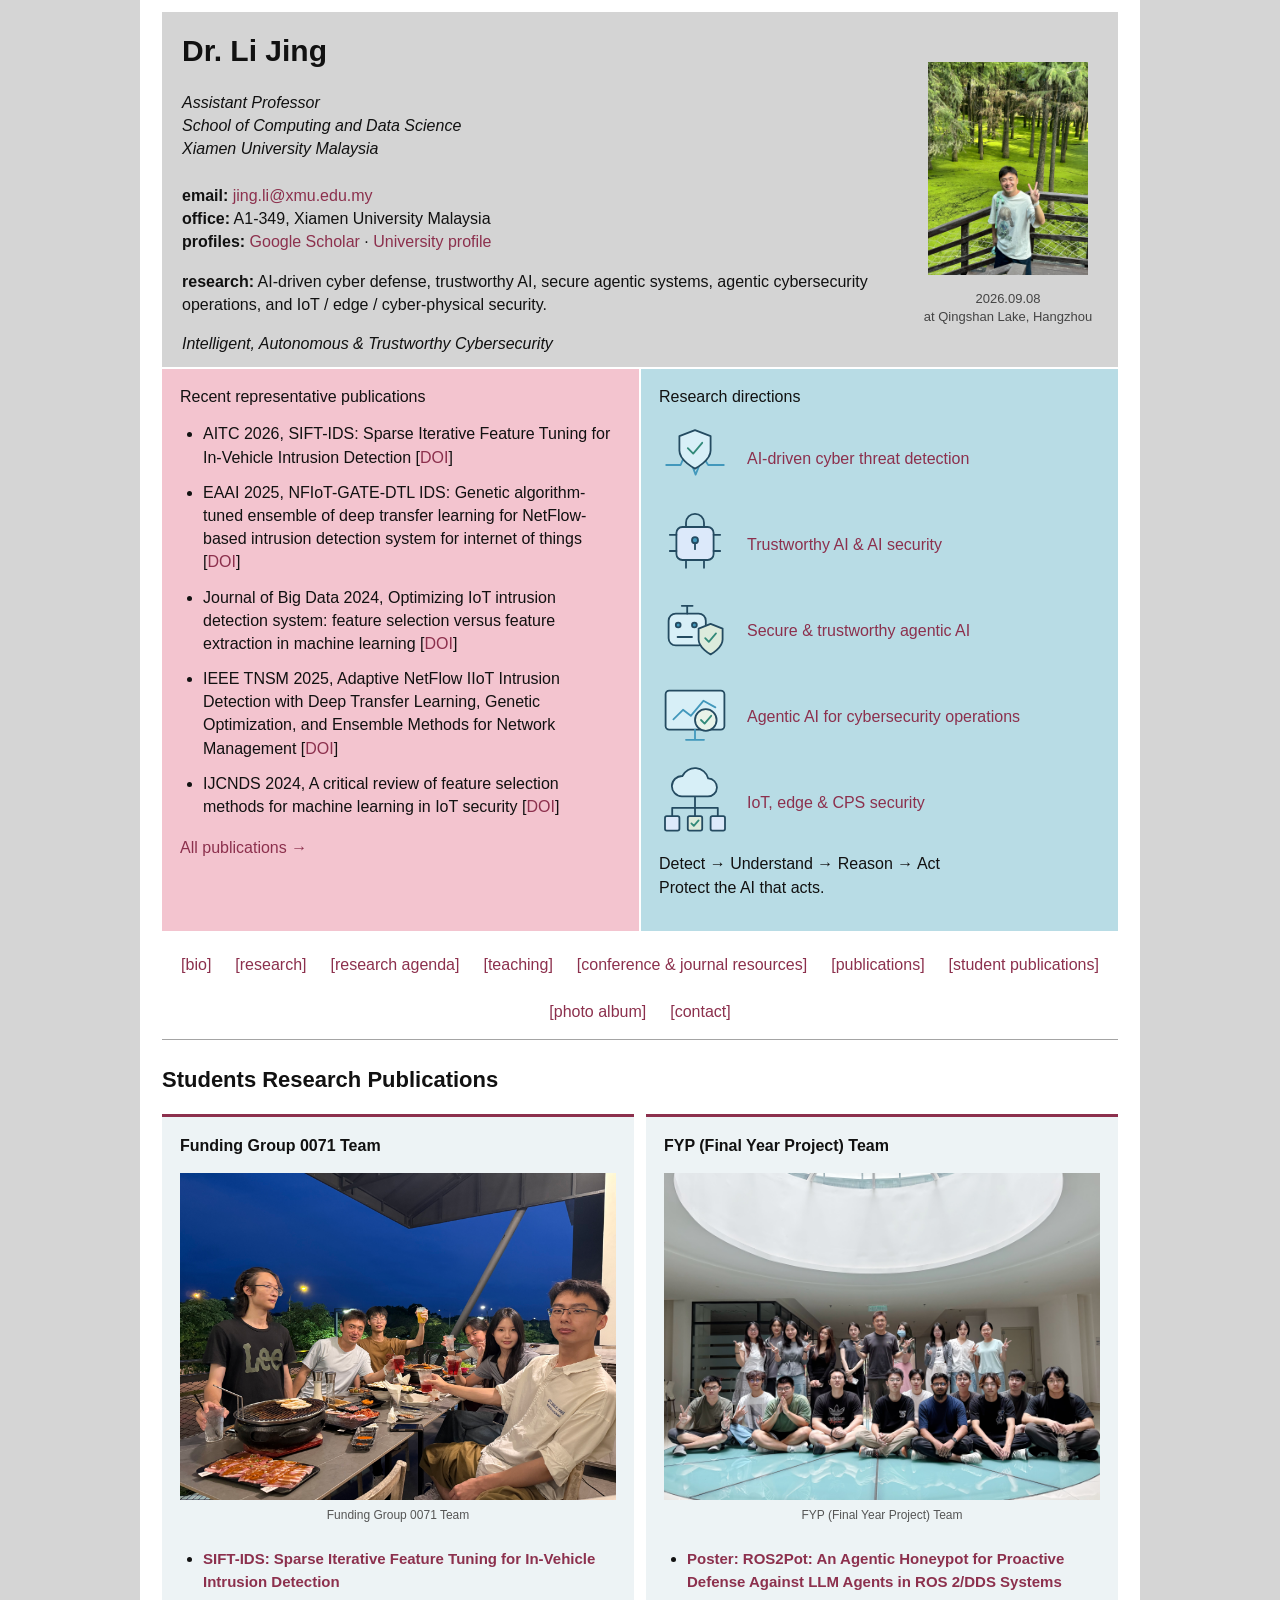
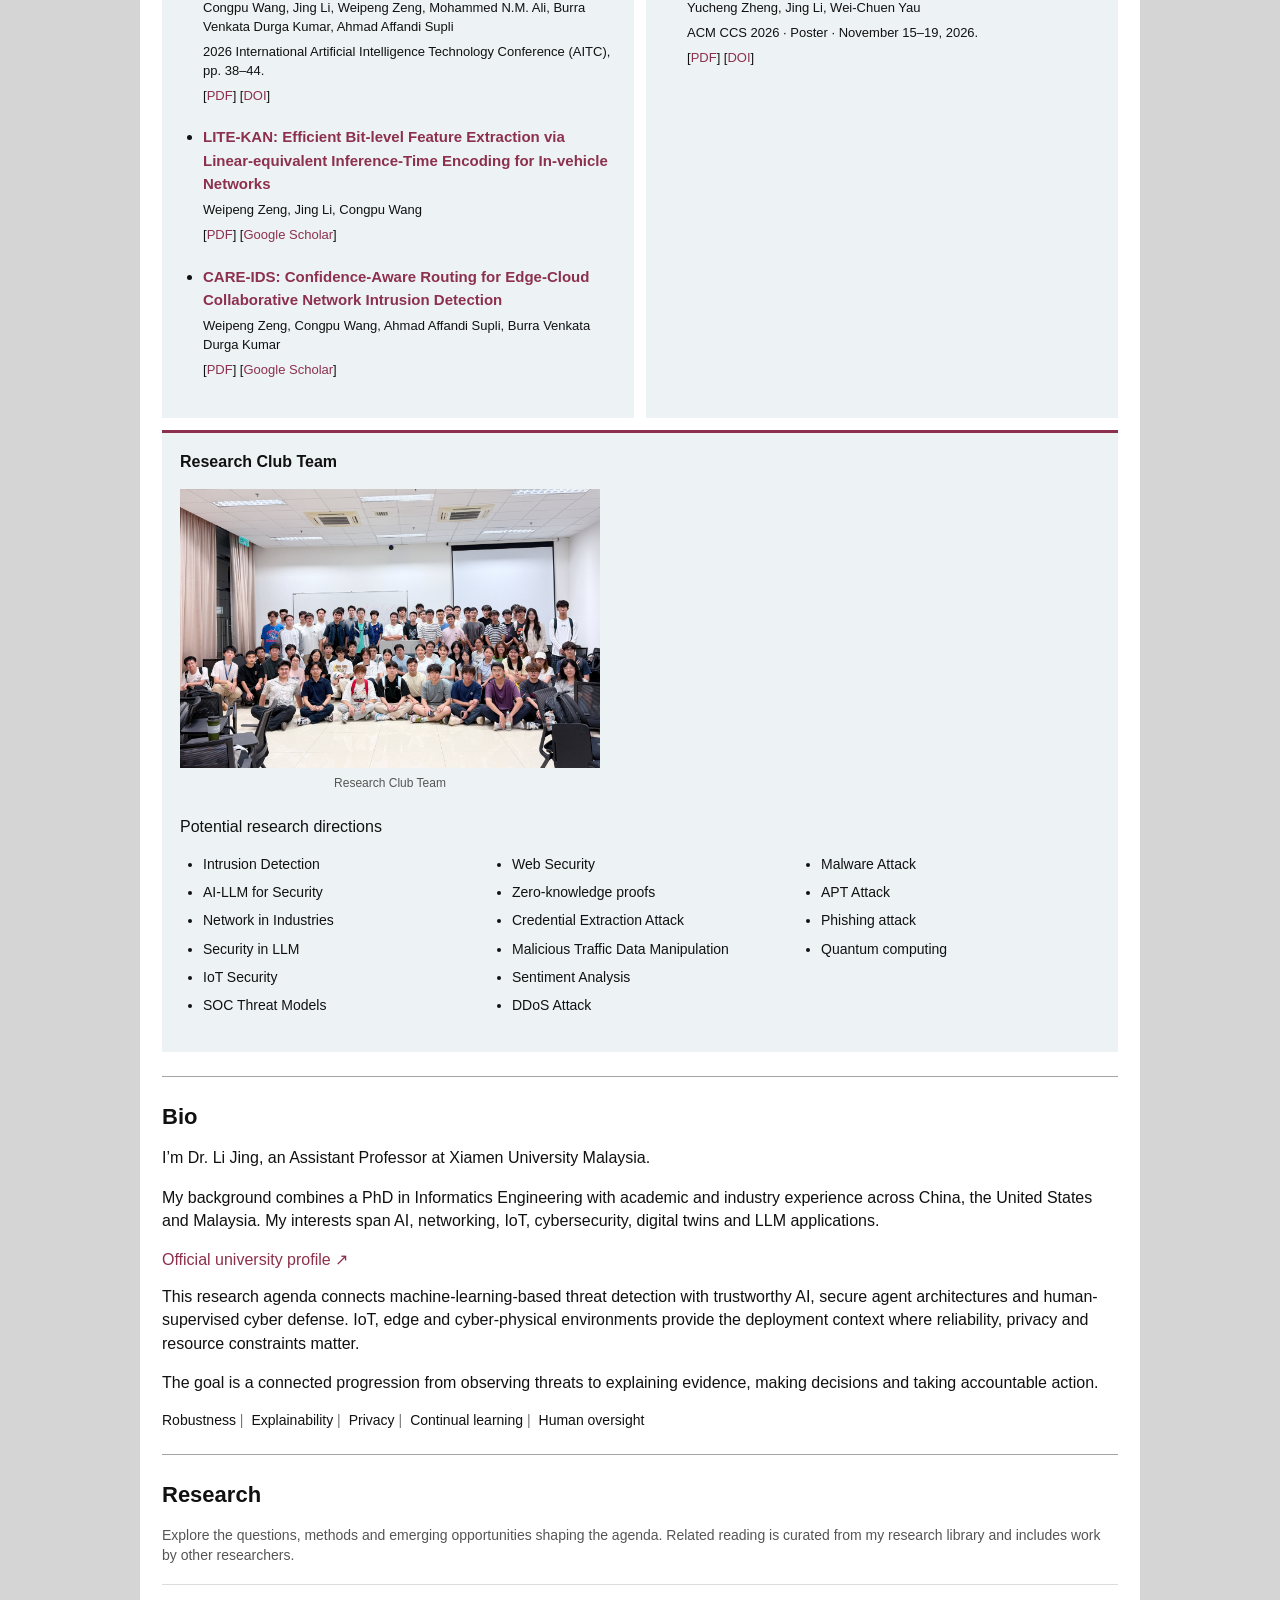
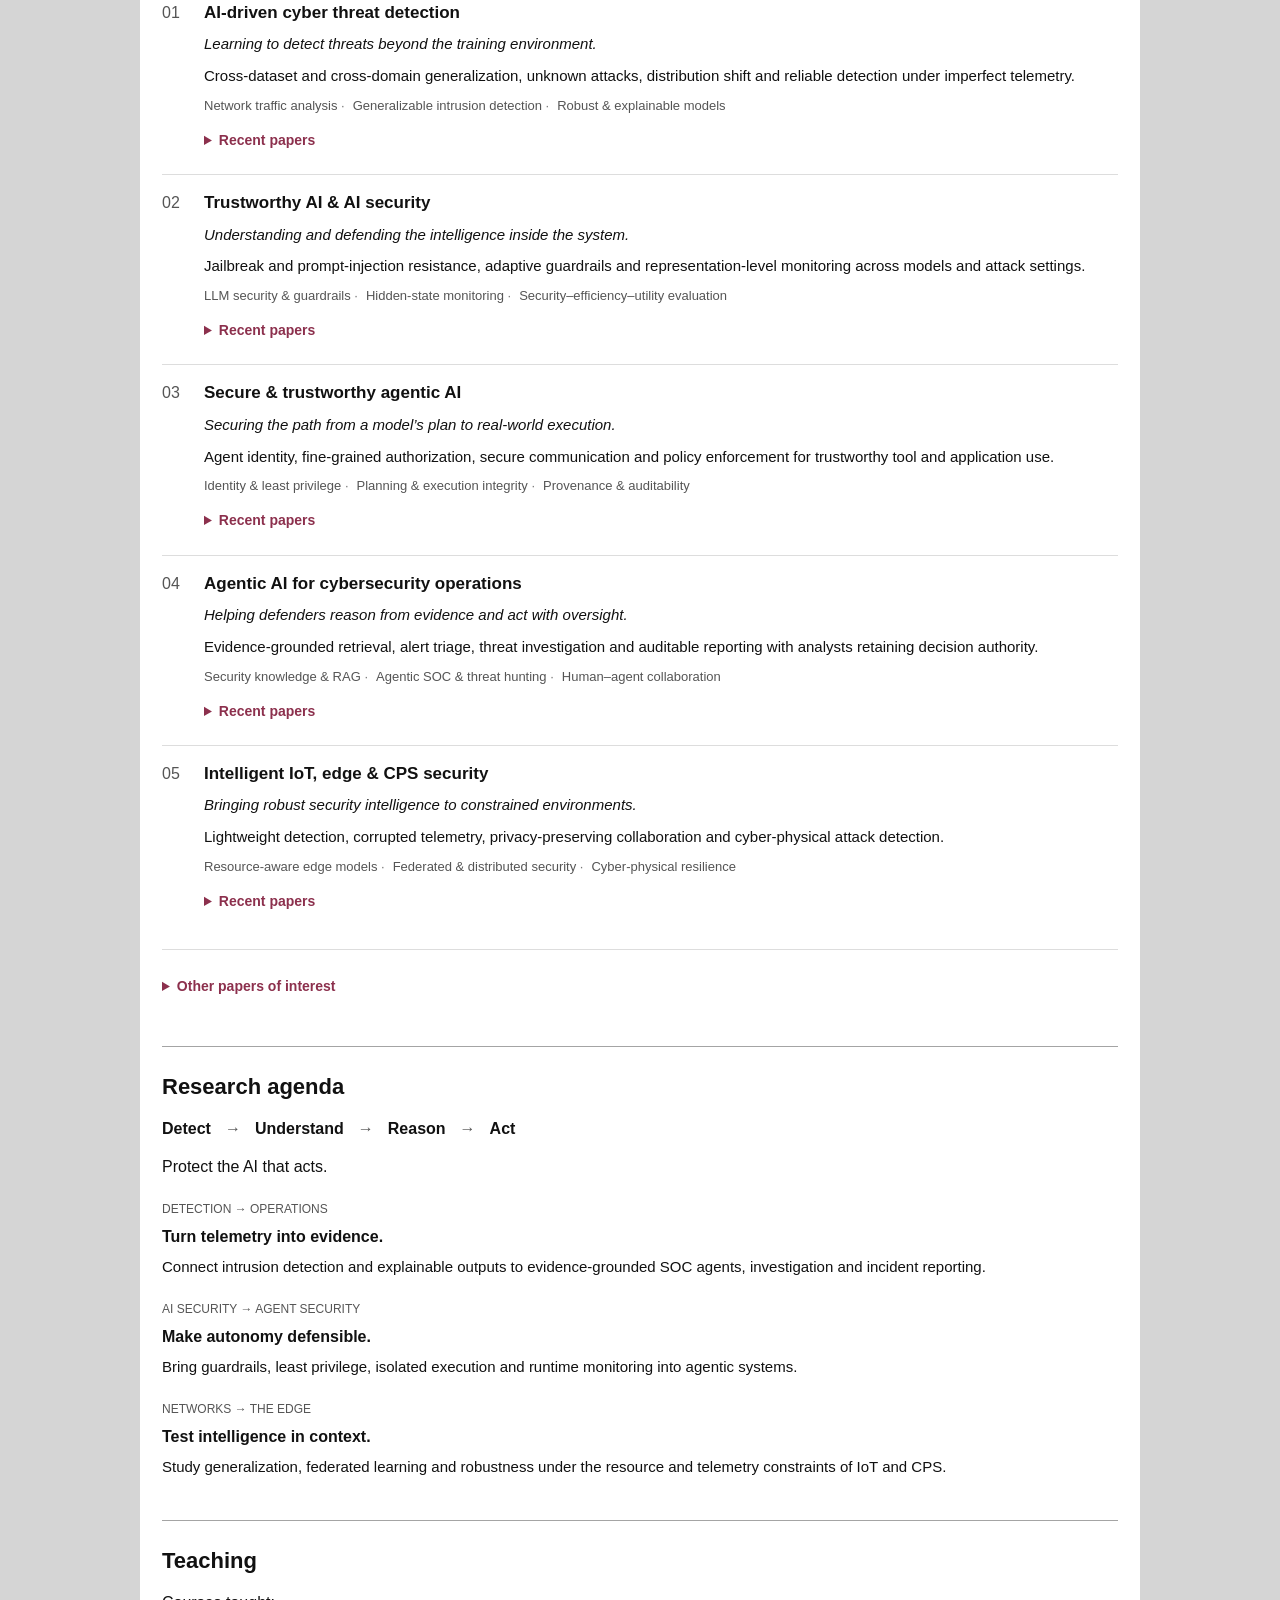
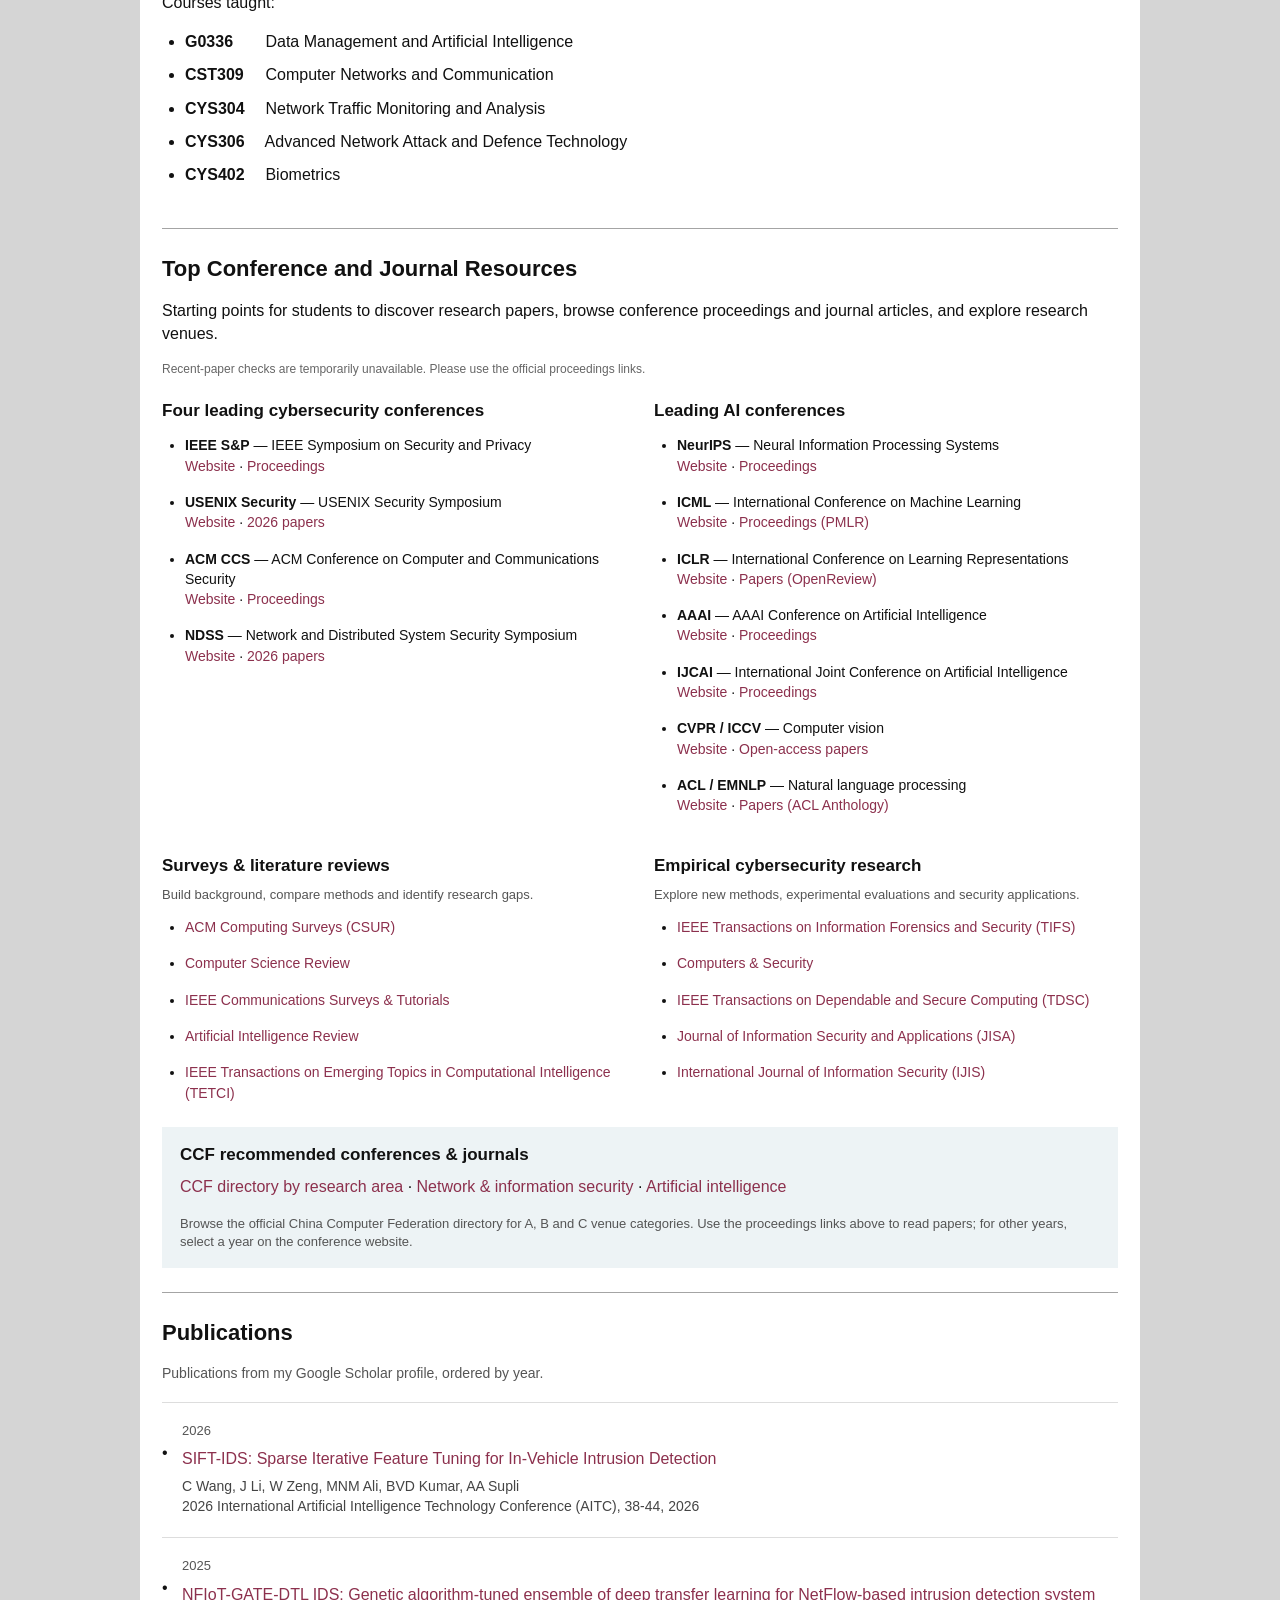
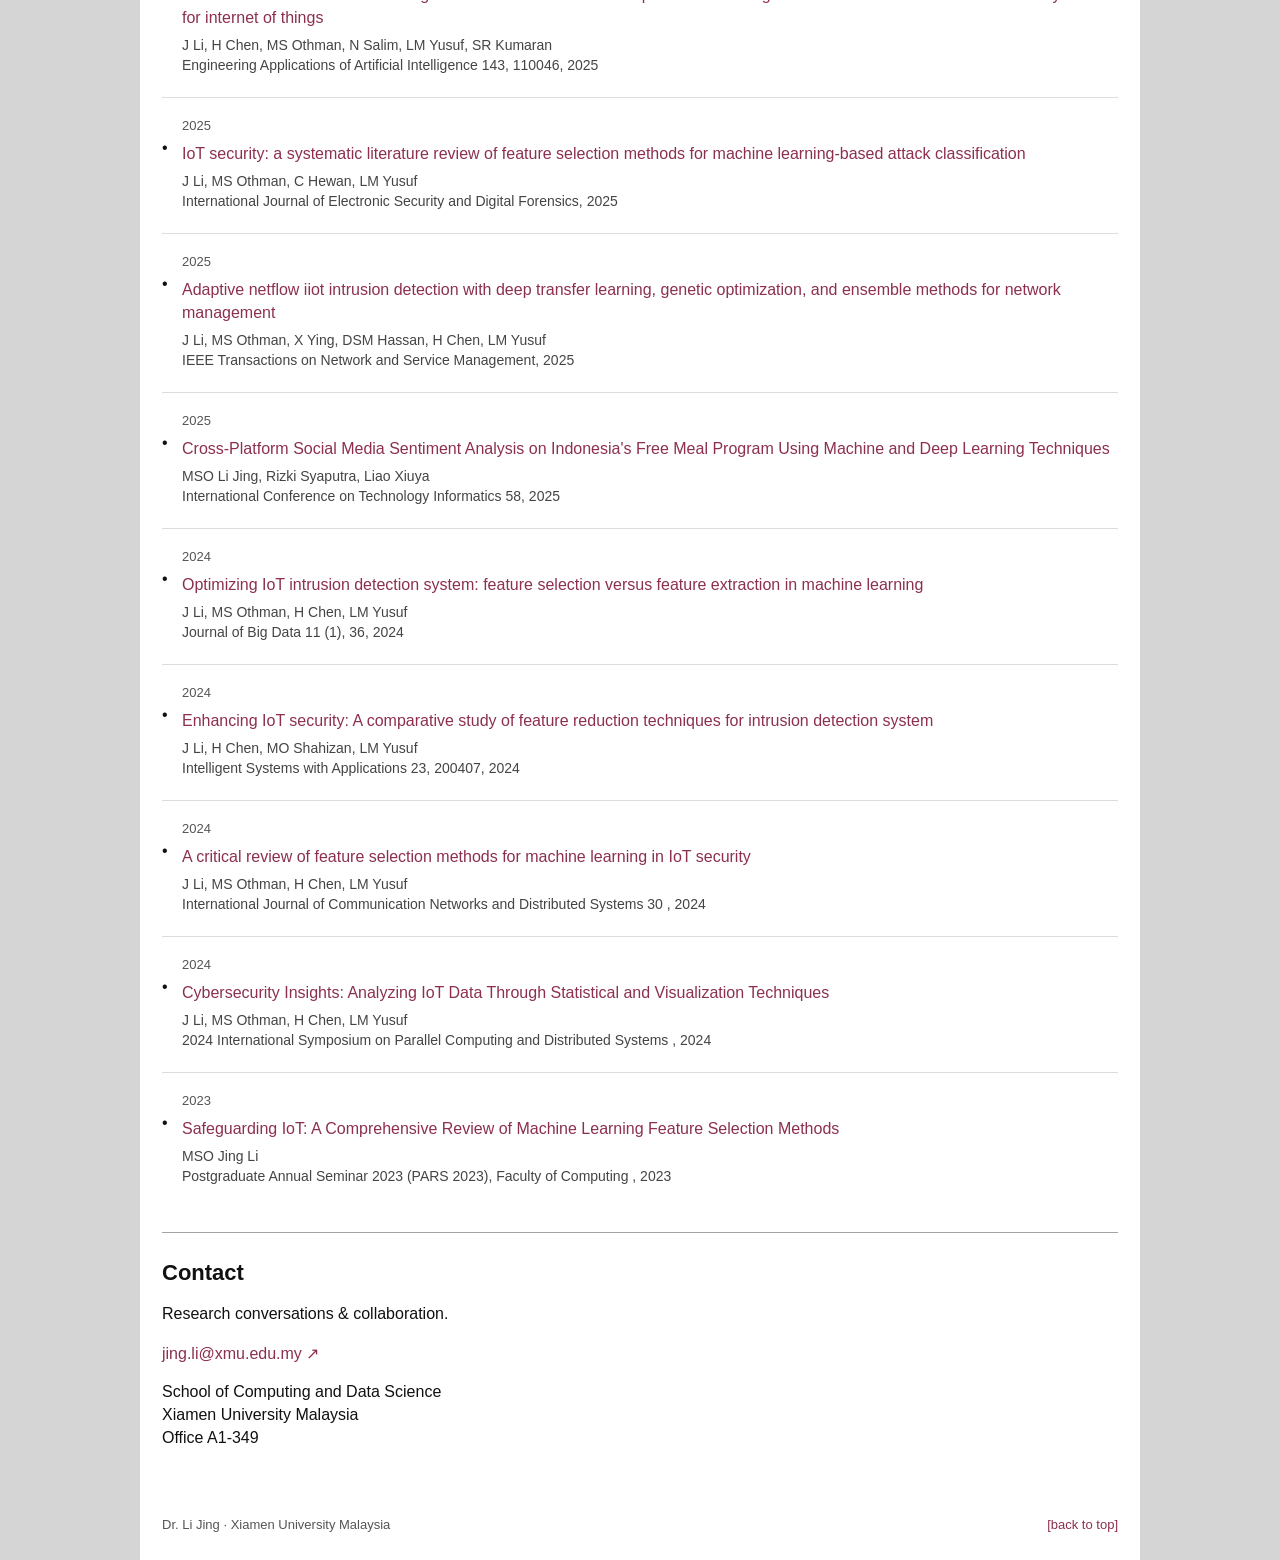
==== commit bec01e39: "Add live recent conference paper badges" ====
--- a/index.html
+++ b/index.html
@@ -1,6 +1,6 @@
 <!doctype html>
-<html lang="en"><head><meta charset="utf-8"><meta name="viewport" content="width=device-width,initial-scale=1"><meta name="description" content="Research directions in intelligent, autonomous and trustworthy cybersecurity: AI-driven detection, AI security, secure agents, security operations and edge systems."><title>Dr. Li Jing | Cybersecurity & AI Research</title><link rel="stylesheet" href="style.css?v=resources-20261025"></head>
+<html lang="en"><head><meta charset="utf-8"><meta name="viewport" content="width=device-width,initial-scale=1"><meta name="description" content="Research directions in intelligent, autonomous and trustworthy cybersecurity: AI-driven detection, AI security, secure agents, security operations and edge systems."><title>Dr. Li Jing | Cybersecurity & AI Research</title><link rel="stylesheet" href="style.css?v=conference-updates-20261028"></head>
 <body><main><section class="academic-profile" id="home"><div class="profile-info"><h1>Dr. Li Jing</h1><p class="affiliation"><em>Assistant Professor<br>School of Computing and Data Science<br>Xiamen University Malaysia</em></p><p><strong>email:</strong> <a href="mailto:jing.li@xmu.edu.my">jing.li@xmu.edu.my</a><br><strong>office:</strong> A1-349, Xiamen University Malaysia<br><strong>profiles:</strong> <a href="https://scholar.google.com/citations?user=p5Pv4DQAAAAJ&amp;hl=en" target="_blank" rel="noopener">Google Scholar</a> · <a href="https://www.xmu.edu.my/index.php/staff/asst-prof-dr-li-jing" target="_blank" rel="noopener">University profile</a></p><p><strong>research:</strong> AI-driven cyber defense, trustworthy AI, secure agentic systems, agentic cybersecurity operations, and IoT / edge / cyber-physical security.</p><p class="research-theme">Intelligent, Autonomous &amp; Trustworthy Cybersecurity</p></div><figure><img src="portrait.jpg" alt="Dr. Li Jing" width="160" height="160"><figcaption>2026.09.08<br>at Qingshan Lake, Hangzhou</figcaption></figure></section><div class="highlights"><section class="recent"><h2>Recent representative publications</h2><ul><li>AITC 2026, SIFT-IDS: Sparse Iterative Feature Tuning for In-Vehicle Intrusion Detection [<a href="https://doi.org/10.1109/AITC70732.2026.11666574" target="_blank" rel="noopener">DOI</a>]</li><li>EAAI 2025, NFIoT-GATE-DTL IDS: Genetic algorithm-tuned ensemble of deep transfer learning for NetFlow-based intrusion detection system for internet of things [<a href="https://doi.org/10.1016/j.engappai.2025.110046" target="_blank" rel="noopener">DOI</a>]</li><li>Journal of Big Data 2024, Optimizing IoT intrusion detection system: feature selection versus feature extraction in machine learning [<a href="https://doi.org/10.1186/s40537-024-00892-y" target="_blank" rel="noopener">DOI</a>]</li><li>IEEE TNSM 2025, Adaptive NetFlow IIoT Intrusion Detection with Deep Transfer Learning, Genetic Optimization, and Ensemble Methods for Network Management [<a href="https://doi.org/10.1109/TNSM.2025.3617765" target="_blank" rel="noopener">DOI</a>]</li><li>IJCNDS 2024, A critical review of feature selection methods for machine learning in IoT security [<a href="https://doi.org/10.1504/IJCNDS.2024.138214" target="_blank" rel="noopener">DOI</a>]</li></ul><a href="#publications">All publications →</a></section><section class="research-links"><h2>Research directions</h2><ul><li><a href="#rd1"><img src="research-1.svg" alt="" width="72" height="72"><span>AI-driven cyber threat detection</span></a></li><li><a href="#rd2"><img src="research-2.svg" alt="" width="72" height="72"><span>Trustworthy AI &amp; AI security</span></a></li><li><a href="#rd3"><img src="research-3.svg" alt="" width="72" height="72"><span>Secure &amp; trustworthy agentic AI</span></a></li><li><a href="#rd4"><img src="research-4.svg" alt="" width="72" height="72"><span>Agentic AI for cybersecurity operations</span></a></li><li><a href="#rd5"><img src="research-5.svg" alt="" width="72" height="72"><span>IoT, edge &amp; CPS security</span></a></li></ul><p>Detect → Understand → Reason → Act<br>Protect the AI that acts.</p></section></div><nav class="section-nav" aria-label="Section navigation"><a href="#about">[bio]</a> <a href="#research">[research]</a> <a href="#agenda">[research agenda]</a> <a href="#teaching">[teaching]</a> <a href="#paper-resources">[conference &amp; journal resources]</a> <a href="#publications">[publications]</a> <a href="#student-publications">[student publications]</a> <a href="photos.html">[photo album]</a> <a href="#contact">[contact]</a></nav><section class="student-publications" id="student-publications"><h2>Students Research Publications</h2><div class="student-teams"><article class="student-team" id="funding-group-0071"><h3>Funding Group 0071 Team</h3><figure class="team-photo" data-photo="funding-0071-team.jpg" data-alt="Funding Group 0071 Team photo"><div class="photo-placeholder"><span class="photo-symbol" aria-hidden="true">▧</span><span>Team photo</span><small>Photos will appear here.</small></div><figcaption>Funding Group 0071 Team</figcaption></figure><ul><li class="student-paper"><strong><a href="https://doi.org/10.1109/AITC70732.2026.11666574" target="_blank" rel="noopener">SIFT-IDS: Sparse Iterative Feature Tuning for In-Vehicle Intrusion Detection</a></strong><p>Congpu Wang, Jing Li, Weipeng Zeng, Mohammed N.M. Ali, Burra Venkata Durga Kumar, Ahmad Affandi Supli</p><p>2026 International Artificial Intelligence Technology Conference (AITC), pp. 38–44.</p><p class="paper-links">[<a href="sift-ids.pdf" target="_blank" rel="noopener">PDF</a>] [<a href="https://doi.org/10.1109/AITC70732.2026.11666574" target="_blank" rel="noopener">DOI</a>]</p></li><li class="student-paper"><strong><a href="https://scholar.google.com/scholar?q=LITE-KAN%3A%20Efficient%20Bit-level%20Feature%20Extraction%20via%20Linear-equivalent%20Inference-Time%20Encoding%20for%20In-vehicle%20Networks" target="_blank" rel="noopener">LITE-KAN: Efficient Bit-level Feature Extraction via Linear-equivalent Inference-Time Encoding for In-vehicle Networks</a></strong><p>Weipeng Zeng, Jing Li, Congpu Wang</p><p class="paper-links">[<a href="lite-kan.pdf" target="_blank" rel="noopener">PDF</a>] [<a href="https://scholar.google.com/scholar?q=LITE-KAN%3A%20Efficient%20Bit-level%20Feature%20Extraction%20via%20Linear-equivalent%20Inference-Time%20Encoding%20for%20In-vehicle%20Networks" target="_blank" rel="noopener">Google Scholar</a>]</p></li><li class="student-paper"><strong><a href="https://scholar.google.com/scholar?q=CARE-IDS%3A%20Confidence-Aware%20Routing%20for%20Edge-Cloud%20Collaborative%20Network%20Intrusion%20Detection" target="_blank" rel="noopener">CARE-IDS: Confidence-Aware Routing for Edge-Cloud Collaborative Network Intrusion Detection</a></strong><p>Weipeng Zeng, Congpu Wang, Ahmad Affandi Supli, Burra Venkata Durga Kumar</p><p class="paper-links">[<a href="care-ids.pdf" target="_blank" rel="noopener">PDF</a>] [<a href="https://scholar.google.com/scholar?q=CARE-IDS%3A%20Confidence-Aware%20Routing%20for%20Edge-Cloud%20Collaborative%20Network%20Intrusion%20Detection" target="_blank" rel="noopener">Google Scholar</a>]</p></li></ul></article><article class="student-team" id="fyp-team"><h3>FYP (Final Year Project) Team</h3><figure class="team-photo" data-photo="fyp-team.jpg" data-alt="FYP (Final Year Project) Team photo"><div class="photo-placeholder"><span class="photo-symbol" aria-hidden="true">▧</span><span>Team photo</span><small>Photos will appear here.</small></div><figcaption>FYP (Final Year Project) Team</figcaption></figure><ul><li class="student-paper"><strong><a href="https://doi.org/10.1145/3830454.3846411" target="_blank" rel="noopener">Poster: ROS2Pot: An Agentic Honeypot for Proactive Defense Against LLM Agents in ROS 2/DDS Systems</a></strong><p>Yucheng Zheng, Jing Li, Wei-Chuen Yau</p><p>ACM CCS 2026 · Poster · November 15–19, 2026.</p><p class="paper-links">[<a href="ros2pot.pdf" target="_blank" rel="noopener">PDF</a>] [<a href="https://doi.org/10.1145/3830454.3846411" target="_blank" rel="noopener">DOI</a>]</p></li></ul></article><article class="student-team research-club" id="research-club-team"><h3>Research Club Team</h3><figure class="team-photo" data-photo="research-club-team.jpg" data-alt="Research Club Team photo"><div class="photo-placeholder"><span class="photo-symbol" aria-hidden="true">▧</span><span>Team photo</span><small>Photos will appear here.</small></div><figcaption>Research Club Team</figcaption></figure><p>Potential research directions</p><ul class="club-topics"><li>Intrusion Detection</li><li>AI-LLM for Security</li><li>Network in Industries</li><li>Security in LLM</li><li>IoT Security</li><li>SOC Threat Models</li><li>Web Security</li><li>Zero-knowledge proofs</li><li>Credential Extraction Attack</li><li>Malicious Traffic Data Manipulation</li><li>Sentiment Analysis</li><li>DDoS Attack</li><li>Malware Attack</li><li>APT Attack</li><li>Phishing attack</li><li>Quantum computing</li></ul></article></div></section><section class="overview" id="about"><div class="split"><h2>Bio</h2><div><p class="lead">I’m Dr. Li Jing, an Assistant Professor at Xiamen University Malaysia.</p><p>My background combines a PhD in Informatics Engineering with academic and industry experience across China, the United States and Malaysia. My interests span AI, networking, IoT, cybersecurity, digital twins and LLM applications.</p><a class="text-link" href="https://www.xmu.edu.my/index.php/staff/asst-prof-dr-li-jing" target="_blank" rel="noopener">Official university profile ↗</a><p>This research agenda connects machine-learning-based threat detection with trustworthy AI, secure agent architectures and human-supervised cyber defense. IoT, edge and cyber-physical environments provide the deployment context where reliability, privacy and resource constraints matter.</p><p>The goal is a connected progression from observing threats to explaining evidence, making decisions and taking accountable action.</p></div></div><div class="principles"><span>Robustness</span><span>Explainability</span><span>Privacy</span><span>Continual learning</span><span>Human oversight</span></div></section>
 <section class="research" id="research"><div class="section-top"><div><h2>Research</h2></div><p>Explore the questions, methods and emerging opportunities shaping the agenda. Related reading is curated from my research library and includes work by other researchers.</p></div><div id="directions"></div></section>
 <section class="agenda" id="agenda"><h2>Research agenda</h2><div class="pipeline"><span>Detect</span><i>→</i><span>Understand</span><i>→</i><span>Reason</span><i>→</i><span>Act</span></div><p class="lead">Protect the AI that acts.</p><div class="bridges"><article><small>DETECTION → OPERATIONS</small><h3>Turn telemetry into evidence.</h3><p>Connect intrusion detection and explainable outputs to evidence-grounded SOC agents, investigation and incident reporting.</p></article><article><small>AI SECURITY → AGENT SECURITY</small><h3>Make autonomy defensible.</h3><p>Bring guardrails, least privilege, isolated execution and runtime monitoring into agentic systems.</p></article><article><small>NETWORKS → THE EDGE</small><h3>Test intelligence in context.</h3><p>Study generalization, federated learning and robustness under the resource and telemetry constraints of IoT and CPS.</p></article></div></section>
-<section class="teaching" id="teaching"><h2>Teaching</h2><p>Courses taught:</p><ul><li><strong>G0336</strong> Data Management and Artificial Intelligence</li><li><strong>CST309</strong> Computer Networks and Communication</li><li><strong>CYS304</strong> Network Traffic Monitoring and Analysis</li><li><strong>CYS306</strong> Advanced Network Attack and Defence Technology</li><li><strong>CYS402</strong> Biometrics</li></ul></section><section class="conference-resources" id="paper-resources"><h2>Top Conference and Journal Resources</h2><p>Starting points for students to discover research papers, browse conference proceedings and journal articles, and explore research venues.</p><div class="resource-columns"><article><h3>Four leading cybersecurity conferences</h3><ul><li><strong>IEEE S&amp;P</strong> — IEEE Symposium on Security and Privacy<br><a href="https://www.ieee-security.org/TC/SP-Index.html" target="_blank" rel="noopener">Website</a> · <a href="https://www.ieee-security.org/TC/SP-Proceedings.html" target="_blank" rel="noopener">Proceedings</a></li><li><strong>USENIX Security</strong> — USENIX Security Symposium<br><a href="https://www.usenix.org/conferences/byname/108" target="_blank" rel="noopener">Website</a> · <a href="https://www.usenix.org/conference/usenixsecurity26/technical-sessions" target="_blank" rel="noopener">2026 papers</a></li><li><strong>ACM CCS</strong> — ACM Conference on Computer and Communications Security<br><a href="https://sigsac.org/ccs.html" target="_blank" rel="noopener">Website</a> · <a href="https://dl.acm.org/conference/ccs/proceedings" target="_blank" rel="noopener">Proceedings</a></li><li><strong>NDSS</strong> — Network and Distributed System Security Symposium<br><a href="https://www.ndss-symposium.org/" target="_blank" rel="noopener">Website</a> · <a href="https://www.ndss-symposium.org/ndss2026/accepted-papers/" target="_blank" rel="noopener">2026 papers</a></li></ul></article><article><h3>Leading AI conferences</h3><ul><li><strong>NeurIPS</strong> — Neural Information Processing Systems<br><a href="https://neurips.cc/" target="_blank" rel="noopener">Website</a> · <a href="https://papers.nips.cc/" target="_blank" rel="noopener">Proceedings</a></li><li><strong>ICML</strong> — International Conference on Machine Learning<br><a href="https://icml.cc/" target="_blank" rel="noopener">Website</a> · <a href="https://proceedings.mlr.press/" target="_blank" rel="noopener">Proceedings (PMLR)</a></li><li><strong>ICLR</strong> — International Conference on Learning Representations<br><a href="https://iclr.cc/" target="_blank" rel="noopener">Website</a> · <a href="https://openreview.net/group?id=ICLR.cc" target="_blank" rel="noopener">Papers (OpenReview)</a></li><li><strong>AAAI</strong> — AAAI Conference on Artificial Intelligence<br><a href="https://aaai.org/" target="_blank" rel="noopener">Website</a> · <a href="https://ojs.aaai.org/index.php/AAAI" target="_blank" rel="noopener">Proceedings</a></li><li><strong>IJCAI</strong> — International Joint Conference on Artificial Intelligence<br><a href="https://www.ijcai.org/" target="_blank" rel="noopener">Website</a> · <a href="https://ijcai.org/all_proceedings/" target="_blank" rel="noopener">Proceedings</a></li><li><strong>CVPR / ICCV</strong> — Computer vision<br><a href="https://www.thecvf.com/" target="_blank" rel="noopener">Website</a> · <a href="https://openaccess.thecvf.com/" target="_blank" rel="noopener">Open-access papers</a></li><li><strong>ACL / EMNLP</strong> — Natural language processing<br><a href="https://www.aclweb.org/portal/" target="_blank" rel="noopener">Website</a> · <a href="https://aclanthology.org/" target="_blank" rel="noopener">Papers (ACL Anthology)</a></li></ul></article></div><div class="resource-columns journal-resources"><article><h3>Surveys &amp; literature reviews</h3><p class="resource-note">Build background, compare methods and identify research gaps.</p><ul><li><a href="https://dl.acm.org/journal/csur" target="_blank" rel="noopener">ACM Computing Surveys (CSUR)</a></li><li><a href="https://www.sciencedirect.com/journal/computer-science-review" target="_blank" rel="noopener">Computer Science Review</a></li><li><a href="https://www.comsoc.org/publications/journals/ieee-communications-surveys-tutorials" target="_blank" rel="noopener">IEEE Communications Surveys &amp; Tutorials</a></li><li><a href="https://link.springer.com/journal/10462" target="_blank" rel="noopener">Artificial Intelligence Review</a></li><li><a href="https://cis.ieee.org/publications/t-emerging-topics-in-ci" target="_blank" rel="noopener">IEEE Transactions on Emerging Topics in Computational Intelligence (TETCI)</a></li></ul></article><article><h3>Empirical cybersecurity research</h3><p class="resource-note">Explore new methods, experimental evaluations and security applications.</p><ul><li><a href="https://signalprocessingsociety.org/publications-resources/ieee-transactions-information-forensics-and-security" target="_blank" rel="noopener">IEEE Transactions on Information Forensics and Security (TIFS)</a></li><li><a href="https://www.sciencedirect.com/journal/computers-and-security" target="_blank" rel="noopener">Computers &amp; Security</a></li><li><a href="https://www.computer.org/csdl/journal/tq" target="_blank" rel="noopener">IEEE Transactions on Dependable and Secure Computing (TDSC)</a></li><li><a href="https://www.sciencedirect.com/journal/journal-of-information-security-and-applications" target="_blank" rel="noopener">Journal of Information Security and Applications (JISA)</a></li><li><a href="https://link.springer.com/journal/10207" target="_blank" rel="noopener">International Journal of Information Security (IJIS)</a></li></ul></article></div><article class="ccf-resources"><h3>CCF recommended conferences &amp; journals</h3><p><a href="https://www.ccf.org.cn/Academic_Evaluation/By_category/" target="_blank" rel="noopener">CCF directory by research area</a> · <a href="https://www.ccf.org.cn/Academic_Evaluation/NIS/" target="_blank" rel="noopener">Network &amp; information security</a> · <a href="https://www.ccf.org.cn/Academic_Evaluation/AI/" target="_blank" rel="noopener">Artificial intelligence</a></p><p class="resource-note">Browse the official China Computer Federation directory for A, B and C venue categories. Use the proceedings links above to read papers; for other years, select a year on the conference website.</p></article></section><section class="reading" id="publications"><div class="section-top"><h2>Publications</h2><p>Publications from my Google Scholar profile, ordered by year.</p></div><article class="publication"><small>2026</small><h3><a href="https://doi.org/10.1109/AITC70732.2026.11666574" target="_blank" rel="noopener">SIFT-IDS: Sparse Iterative Feature Tuning for In-Vehicle Intrusion Detection</a></h3><p>C Wang, J Li, W Zeng, MNM Ali, BVD Kumar, AA Supli<br>2026 International Artificial Intelligence Technology Conference (AITC), 38-44, 2026</p></article><article class="publication"><small>2025</small><h3><a href="https://doi.org/10.1016/j.engappai.2025.110046" target="_blank" rel="noopener">NFIoT-GATE-DTL IDS: Genetic algorithm-tuned ensemble of deep transfer learning for NetFlow-based intrusion detection system for internet of things</a></h3><p>J Li, H Chen, MS Othman, N Salim, LM Yusuf, SR Kumaran<br>Engineering Applications of Artificial Intelligence 143, 110046, 2025</p></article><article class="publication"><small>2025</small><h3><a href="https://doi.org/10.1504/IJESDF.2025.143475" target="_blank" rel="noopener">IoT security: a systematic literature review of feature selection methods for machine learning-based attack classification</a></h3><p>J Li, MS Othman, C Hewan, LM Yusuf<br>International Journal of Electronic Security and Digital Forensics, 2025</p></article><article class="publication"><small>2025</small><h3><a href="https://doi.org/10.1109/TNSM.2025.3617765" target="_blank" rel="noopener">Adaptive netflow iiot intrusion detection with deep transfer learning, genetic optimization, and ensemble methods for network management</a></h3><p>J Li, MS Othman, X Ying, DSM Hassan, H Chen, LM Yusuf<br>IEEE Transactions on Network and Service Management, 2025</p></article><article class="publication"><small>2025</small><h3><a href="https://scholar.google.com/citations?view_op=view_citation&amp;hl=en&amp;user=p5Pv4DQAAAAJ&amp;citation_for_view=p5Pv4DQAAAAJ:Tyk-4Ss8FVUC" target="_blank" rel="noopener">Cross-Platform Social Media Sentiment Analysis on Indonesia&#x27;s Free Meal Program Using Machine and Deep Learning Techniques</a></h3><p>MSO Li Jing, Rizki Syaputra, Liao Xiuya<br>International Conference on Technology Informatics 58, 2025</p></article><article class="publication"><small>2024</small><h3><a href="https://doi.org/10.1186/s40537-024-00892-y" target="_blank" rel="noopener">Optimizing IoT intrusion detection system: feature selection versus feature extraction in machine learning</a></h3><p>J Li, MS Othman, H Chen, LM Yusuf<br>Journal of Big Data 11 (1), 36, 2024</p></article><article class="publication"><small>2024</small><h3><a href="https://doi.org/10.1016/j.iswa.2024.200407" target="_blank" rel="noopener">Enhancing IoT security: A comparative study of feature reduction techniques for intrusion detection system</a></h3><p>J Li, H Chen, MO Shahizan, LM Yusuf<br>Intelligent Systems with Applications 23, 200407, 2024</p></article><article class="publication"><small>2024</small><h3><a href="https://doi.org/10.1504/IJCNDS.2024.138214" target="_blank" rel="noopener">A critical review of feature selection methods for machine learning in IoT security</a></h3><p>J Li, MS Othman, H Chen, LM Yusuf<br>International Journal of Communication Networks and Distributed Systems 30 , 2024</p></article><article class="publication"><small>2024</small><h3><a href="https://doi.org/10.1109/PCDS61776.2024.10743769" target="_blank" rel="noopener">Cybersecurity Insights: Analyzing IoT Data Through Statistical and Visualization Techniques</a></h3><p>J Li, MS Othman, H Chen, LM Yusuf<br>2024 International Symposium on Parallel Computing and Distributed Systems , 2024</p></article><article class="publication"><small>2023</small><h3><a href="https://scholar.google.com/citations?view_op=view_citation&amp;hl=en&amp;user=p5Pv4DQAAAAJ&amp;citation_for_view=p5Pv4DQAAAAJ:Y0pCki6q_DkC" target="_blank" rel="noopener">Safeguarding IoT: A Comprehensive Review of Machine Learning Feature Selection Methods</a></h3><p>MSO Jing Li<br>Postgraduate Annual Seminar 2023 (PARS 2023), Faculty of Computing , 2023</p></article></section><section class="contact overview" id="contact"><div class="split"><h2>Contact</h2><div><p class="lead">Research conversations & collaboration.</p><a class="contact-email" href="mailto:jing.li@xmu.edu.my">jing.li@xmu.edu.my ↗</a><p>School of Computing and Data Science<br>Xiamen University Malaysia<br>Office A1-349</p></div></div></section></main><footer>Dr. Li Jing · Xiamen University Malaysia <a href="#home">[back to top]</a></footer><script src="script.js?v=papers-interest-20261017"></script></body></html>
+<section class="teaching" id="teaching"><h2>Teaching</h2><p>Courses taught:</p><ul><li><strong>G0336</strong> Data Management and Artificial Intelligence</li><li><strong>CST309</strong> Computer Networks and Communication</li><li><strong>CYS304</strong> Network Traffic Monitoring and Analysis</li><li><strong>CYS306</strong> Advanced Network Attack and Defence Technology</li><li><strong>CYS402</strong> Biometrics</li></ul></section><section class="conference-resources" id="paper-resources"><h2>Top Conference and Journal Resources</h2><p>Starting points for students to discover research papers, browse conference proceedings and journal articles, and explore research venues.</p><div class="resource-columns"><article><h3>Four leading cybersecurity conferences</h3><ul><li><strong>IEEE S&amp;P</strong> — IEEE Symposium on Security and Privacy<br><a href="https://www.ieee-security.org/TC/SP-Index.html" target="_blank" rel="noopener">Website</a> · <a href="https://www.ieee-security.org/TC/SP-Proceedings.html" target="_blank" rel="noopener">Proceedings</a></li><li><strong>USENIX Security</strong> — USENIX Security Symposium<br><a href="https://www.usenix.org/conferences/byname/108" target="_blank" rel="noopener">Website</a> · <a href="https://www.usenix.org/conference/usenixsecurity26/technical-sessions" target="_blank" rel="noopener">2026 papers</a></li><li><strong>ACM CCS</strong> — ACM Conference on Computer and Communications Security<br><a href="https://sigsac.org/ccs.html" target="_blank" rel="noopener">Website</a> · <a href="https://dl.acm.org/conference/ccs/proceedings" target="_blank" rel="noopener">Proceedings</a></li><li><strong>NDSS</strong> — Network and Distributed System Security Symposium<br><a href="https://www.ndss-symposium.org/" target="_blank" rel="noopener">Website</a> · <a href="https://www.ndss-symposium.org/ndss2026/accepted-papers/" target="_blank" rel="noopener">2026 papers</a></li></ul></article><article><h3>Leading AI conferences</h3><ul><li><strong>NeurIPS</strong> — Neural Information Processing Systems<br><a href="https://neurips.cc/" target="_blank" rel="noopener">Website</a> · <a href="https://papers.nips.cc/" target="_blank" rel="noopener">Proceedings</a></li><li><strong>ICML</strong> — International Conference on Machine Learning<br><a href="https://icml.cc/" target="_blank" rel="noopener">Website</a> · <a href="https://proceedings.mlr.press/" target="_blank" rel="noopener">Proceedings (PMLR)</a></li><li><strong>ICLR</strong> — International Conference on Learning Representations<br><a href="https://iclr.cc/" target="_blank" rel="noopener">Website</a> · <a href="https://openreview.net/group?id=ICLR.cc" target="_blank" rel="noopener">Papers (OpenReview)</a></li><li><strong>AAAI</strong> — AAAI Conference on Artificial Intelligence<br><a href="https://aaai.org/" target="_blank" rel="noopener">Website</a> · <a href="https://ojs.aaai.org/index.php/AAAI" target="_blank" rel="noopener">Proceedings</a></li><li><strong>IJCAI</strong> — International Joint Conference on Artificial Intelligence<br><a href="https://www.ijcai.org/" target="_blank" rel="noopener">Website</a> · <a href="https://ijcai.org/all_proceedings/" target="_blank" rel="noopener">Proceedings</a></li><li><strong>CVPR / ICCV</strong> — Computer vision<br><a href="https://www.thecvf.com/" target="_blank" rel="noopener">Website</a> · <a href="https://openaccess.thecvf.com/" target="_blank" rel="noopener">Open-access papers</a></li><li><strong>ACL / EMNLP</strong> — Natural language processing<br><a href="https://www.aclweb.org/portal/" target="_blank" rel="noopener">Website</a> · <a href="https://aclanthology.org/" target="_blank" rel="noopener">Papers (ACL Anthology)</a></li></ul></article></div><div class="resource-columns journal-resources"><article><h3>Surveys &amp; literature reviews</h3><p class="resource-note">Build background, compare methods and identify research gaps.</p><ul><li><a href="https://dl.acm.org/journal/csur" target="_blank" rel="noopener">ACM Computing Surveys (CSUR)</a></li><li><a href="https://www.sciencedirect.com/journal/computer-science-review" target="_blank" rel="noopener">Computer Science Review</a></li><li><a href="https://www.comsoc.org/publications/journals/ieee-communications-surveys-tutorials" target="_blank" rel="noopener">IEEE Communications Surveys &amp; Tutorials</a></li><li><a href="https://link.springer.com/journal/10462" target="_blank" rel="noopener">Artificial Intelligence Review</a></li><li><a href="https://cis.ieee.org/publications/t-emerging-topics-in-ci" target="_blank" rel="noopener">IEEE Transactions on Emerging Topics in Computational Intelligence (TETCI)</a></li></ul></article><article><h3>Empirical cybersecurity research</h3><p class="resource-note">Explore new methods, experimental evaluations and security applications.</p><ul><li><a href="https://signalprocessingsociety.org/publications-resources/ieee-transactions-information-forensics-and-security" target="_blank" rel="noopener">IEEE Transactions on Information Forensics and Security (TIFS)</a></li><li><a href="https://www.sciencedirect.com/journal/computers-and-security" target="_blank" rel="noopener">Computers &amp; Security</a></li><li><a href="https://www.computer.org/csdl/journal/tq" target="_blank" rel="noopener">IEEE Transactions on Dependable and Secure Computing (TDSC)</a></li><li><a href="https://www.sciencedirect.com/journal/journal-of-information-security-and-applications" target="_blank" rel="noopener">Journal of Information Security and Applications (JISA)</a></li><li><a href="https://link.springer.com/journal/10207" target="_blank" rel="noopener">International Journal of Information Security (IJIS)</a></li></ul></article></div><article class="ccf-resources"><h3>CCF recommended conferences &amp; journals</h3><p><a href="https://www.ccf.org.cn/Academic_Evaluation/By_category/" target="_blank" rel="noopener">CCF directory by research area</a> · <a href="https://www.ccf.org.cn/Academic_Evaluation/NIS/" target="_blank" rel="noopener">Network &amp; information security</a> · <a href="https://www.ccf.org.cn/Academic_Evaluation/AI/" target="_blank" rel="noopener">Artificial intelligence</a></p><p class="resource-note">Browse the official China Computer Federation directory for A, B and C venue categories. Use the proceedings links above to read papers; for other years, select a year on the conference website.</p></article></section><section class="reading" id="publications"><div class="section-top"><h2>Publications</h2><p>Publications from my Google Scholar profile, ordered by year.</p></div><article class="publication"><small>2026</small><h3><a href="https://doi.org/10.1109/AITC70732.2026.11666574" target="_blank" rel="noopener">SIFT-IDS: Sparse Iterative Feature Tuning for In-Vehicle Intrusion Detection</a></h3><p>C Wang, J Li, W Zeng, MNM Ali, BVD Kumar, AA Supli<br>2026 International Artificial Intelligence Technology Conference (AITC), 38-44, 2026</p></article><article class="publication"><small>2025</small><h3><a href="https://doi.org/10.1016/j.engappai.2025.110046" target="_blank" rel="noopener">NFIoT-GATE-DTL IDS: Genetic algorithm-tuned ensemble of deep transfer learning for NetFlow-based intrusion detection system for internet of things</a></h3><p>J Li, H Chen, MS Othman, N Salim, LM Yusuf, SR Kumaran<br>Engineering Applications of Artificial Intelligence 143, 110046, 2025</p></article><article class="publication"><small>2025</small><h3><a href="https://doi.org/10.1504/IJESDF.2025.143475" target="_blank" rel="noopener">IoT security: a systematic literature review of feature selection methods for machine learning-based attack classification</a></h3><p>J Li, MS Othman, C Hewan, LM Yusuf<br>International Journal of Electronic Security and Digital Forensics, 2025</p></article><article class="publication"><small>2025</small><h3><a href="https://doi.org/10.1109/TNSM.2025.3617765" target="_blank" rel="noopener">Adaptive netflow iiot intrusion detection with deep transfer learning, genetic optimization, and ensemble methods for network management</a></h3><p>J Li, MS Othman, X Ying, DSM Hassan, H Chen, LM Yusuf<br>IEEE Transactions on Network and Service Management, 2025</p></article><article class="publication"><small>2025</small><h3><a href="https://scholar.google.com/citations?view_op=view_citation&amp;hl=en&amp;user=p5Pv4DQAAAAJ&amp;citation_for_view=p5Pv4DQAAAAJ:Tyk-4Ss8FVUC" target="_blank" rel="noopener">Cross-Platform Social Media Sentiment Analysis on Indonesia&#x27;s Free Meal Program Using Machine and Deep Learning Techniques</a></h3><p>MSO Li Jing, Rizki Syaputra, Liao Xiuya<br>International Conference on Technology Informatics 58, 2025</p></article><article class="publication"><small>2024</small><h3><a href="https://doi.org/10.1186/s40537-024-00892-y" target="_blank" rel="noopener">Optimizing IoT intrusion detection system: feature selection versus feature extraction in machine learning</a></h3><p>J Li, MS Othman, H Chen, LM Yusuf<br>Journal of Big Data 11 (1), 36, 2024</p></article><article class="publication"><small>2024</small><h3><a href="https://doi.org/10.1016/j.iswa.2024.200407" target="_blank" rel="noopener">Enhancing IoT security: A comparative study of feature reduction techniques for intrusion detection system</a></h3><p>J Li, H Chen, MO Shahizan, LM Yusuf<br>Intelligent Systems with Applications 23, 200407, 2024</p></article><article class="publication"><small>2024</small><h3><a href="https://doi.org/10.1504/IJCNDS.2024.138214" target="_blank" rel="noopener">A critical review of feature selection methods for machine learning in IoT security</a></h3><p>J Li, MS Othman, H Chen, LM Yusuf<br>International Journal of Communication Networks and Distributed Systems 30 , 2024</p></article><article class="publication"><small>2024</small><h3><a href="https://doi.org/10.1109/PCDS61776.2024.10743769" target="_blank" rel="noopener">Cybersecurity Insights: Analyzing IoT Data Through Statistical and Visualization Techniques</a></h3><p>J Li, MS Othman, H Chen, LM Yusuf<br>2024 International Symposium on Parallel Computing and Distributed Systems , 2024</p></article><article class="publication"><small>2023</small><h3><a href="https://scholar.google.com/citations?view_op=view_citation&amp;hl=en&amp;user=p5Pv4DQAAAAJ&amp;citation_for_view=p5Pv4DQAAAAJ:Y0pCki6q_DkC" target="_blank" rel="noopener">Safeguarding IoT: A Comprehensive Review of Machine Learning Feature Selection Methods</a></h3><p>MSO Jing Li<br>Postgraduate Annual Seminar 2023 (PARS 2023), Faculty of Computing , 2023</p></article></section><section class="contact overview" id="contact"><div class="split"><h2>Contact</h2><div><p class="lead">Research conversations & collaboration.</p><a class="contact-email" href="mailto:jing.li@xmu.edu.my">jing.li@xmu.edu.my ↗</a><p>School of Computing and Data Science<br>Xiamen University Malaysia<br>Office A1-349</p></div></div></section></main><footer>Dr. Li Jing · Xiamen University Malaysia <a href="#home">[back to top]</a></footer><script src="script.js?v=conference-updates-20261028"></script></body></html>
--- a/style.css
+++ b/style.css
@@ -19,3 +19,5 @@
 .album-page{min-height:85vh}.album-nav{display:flex;justify-content:space-between;gap:18px;flex-wrap:wrap;padding:14px 0 24px;font-size:14px}.album-page .photo-album{padding-top:24px}.album-page h1{font-size:28px;margin-bottom:14px}
 
 .conference-resources{border-top:1px solid var(--rule);padding:24px 0}.resource-columns{display:grid;grid-template-columns:1fr 1fr;gap:28px;margin-top:20px}.conference-resources h3{font-size:17px}.conference-resources li{font-size:14px;margin-bottom:16px}.ccf-resources{background:#edf3f5;padding:16px 18px;margin-top:6px}.resource-note{font-size:13px;color:#555;margin-bottom:0}@media(max-width:650px){.resource-columns{grid-template-columns:1fr;gap:8px}}
+
+.conference-update{display:inline-block;margin-left:7px;font-size:11px;line-height:1.5;padding:1px 6px;border-radius:9px;background:#e7f4e9;color:#246337;font-weight:bold}.conference-update-list{margin:8px 0;font-size:12px}.conference-update-list summary{font-size:12px}.conference-update-list li{font-size:12px;margin-bottom:8px}.conference-check-note{font-size:12px;color:#666;margin:12px 0 18px}.conference-check-note a{text-decoration:underline}
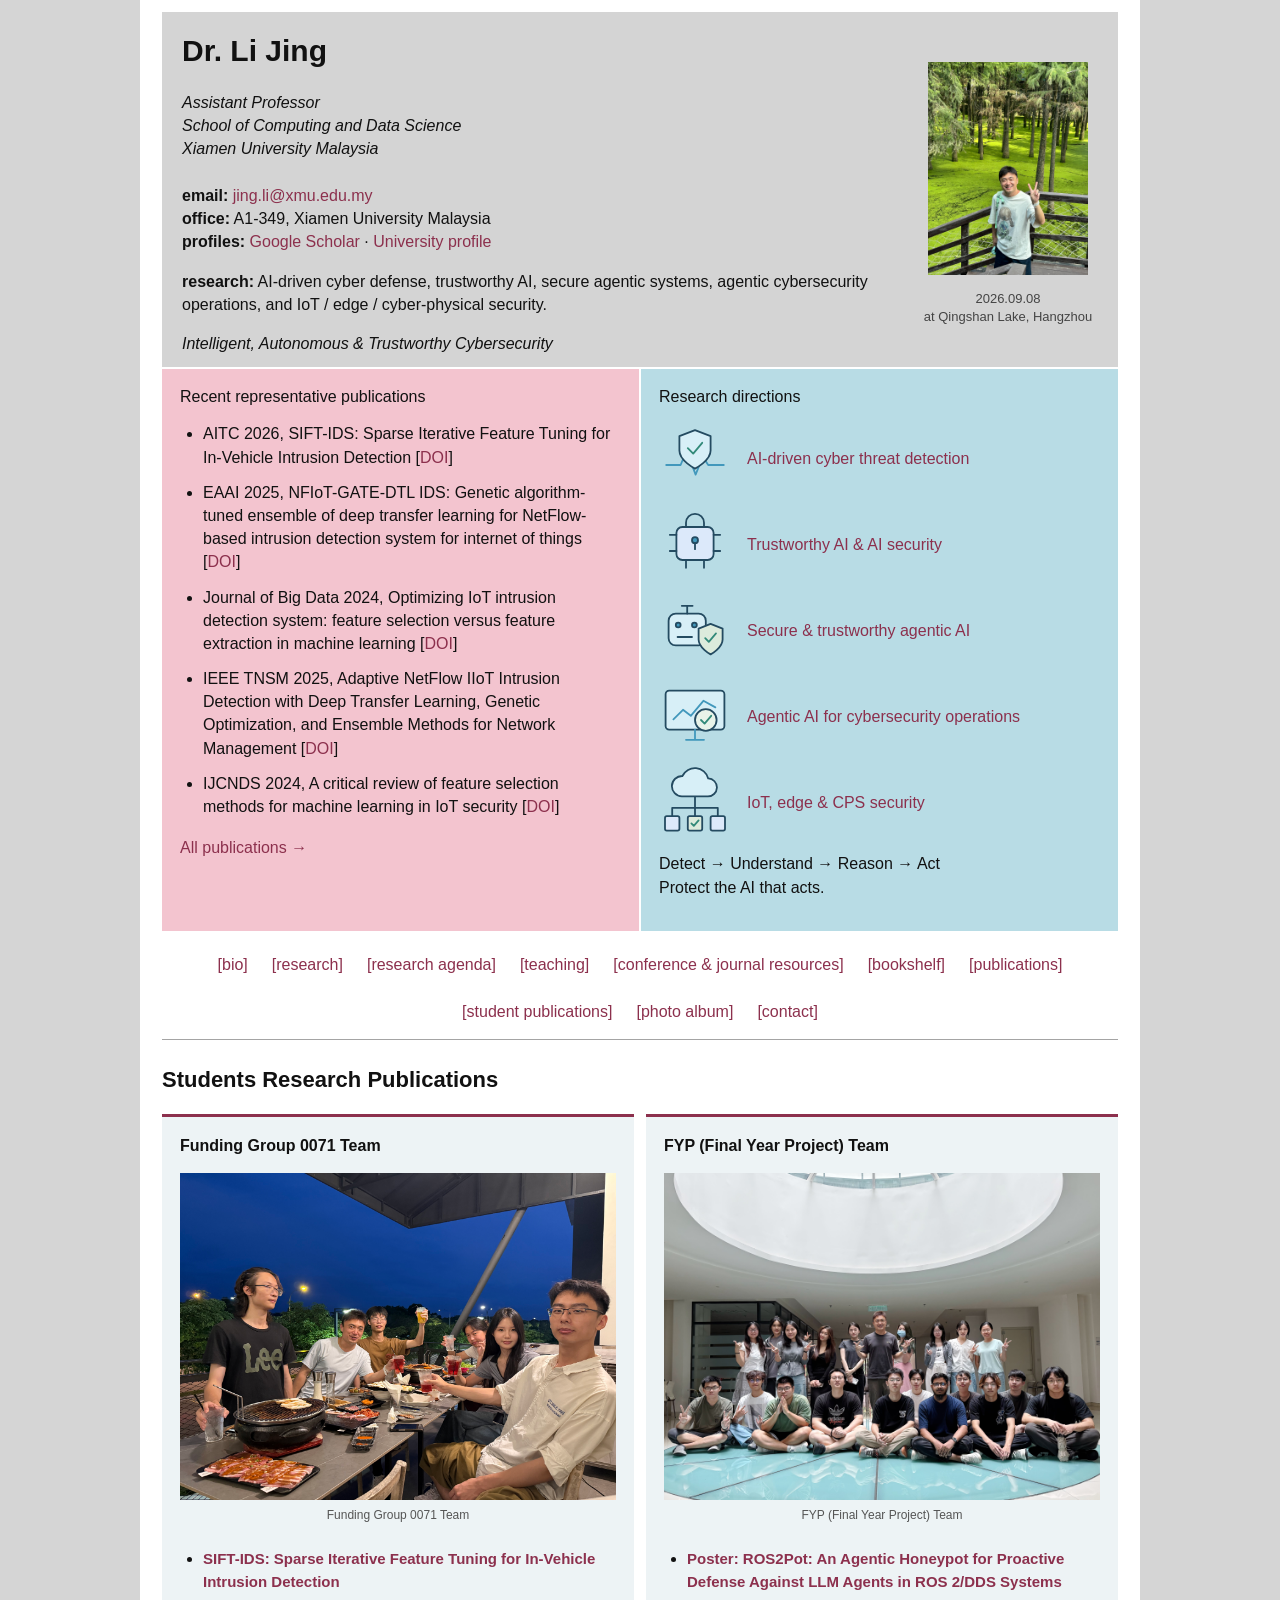
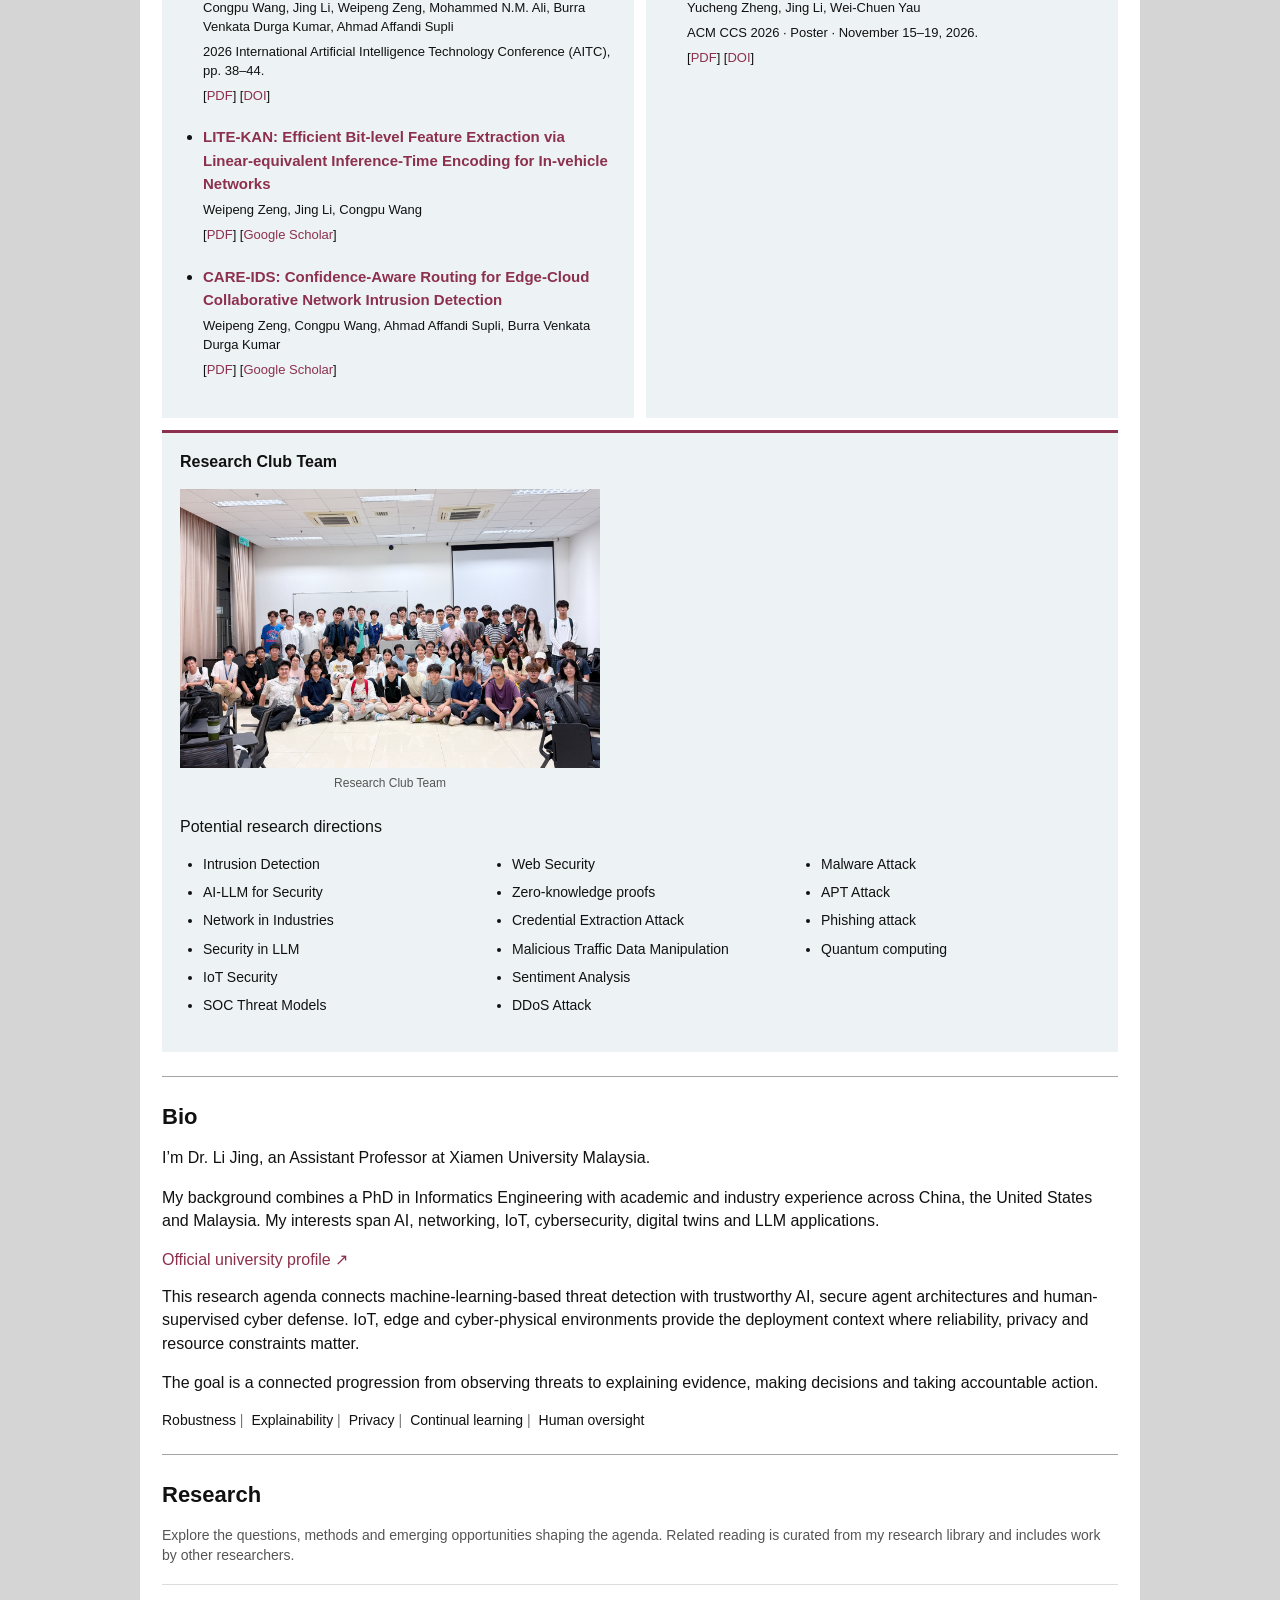
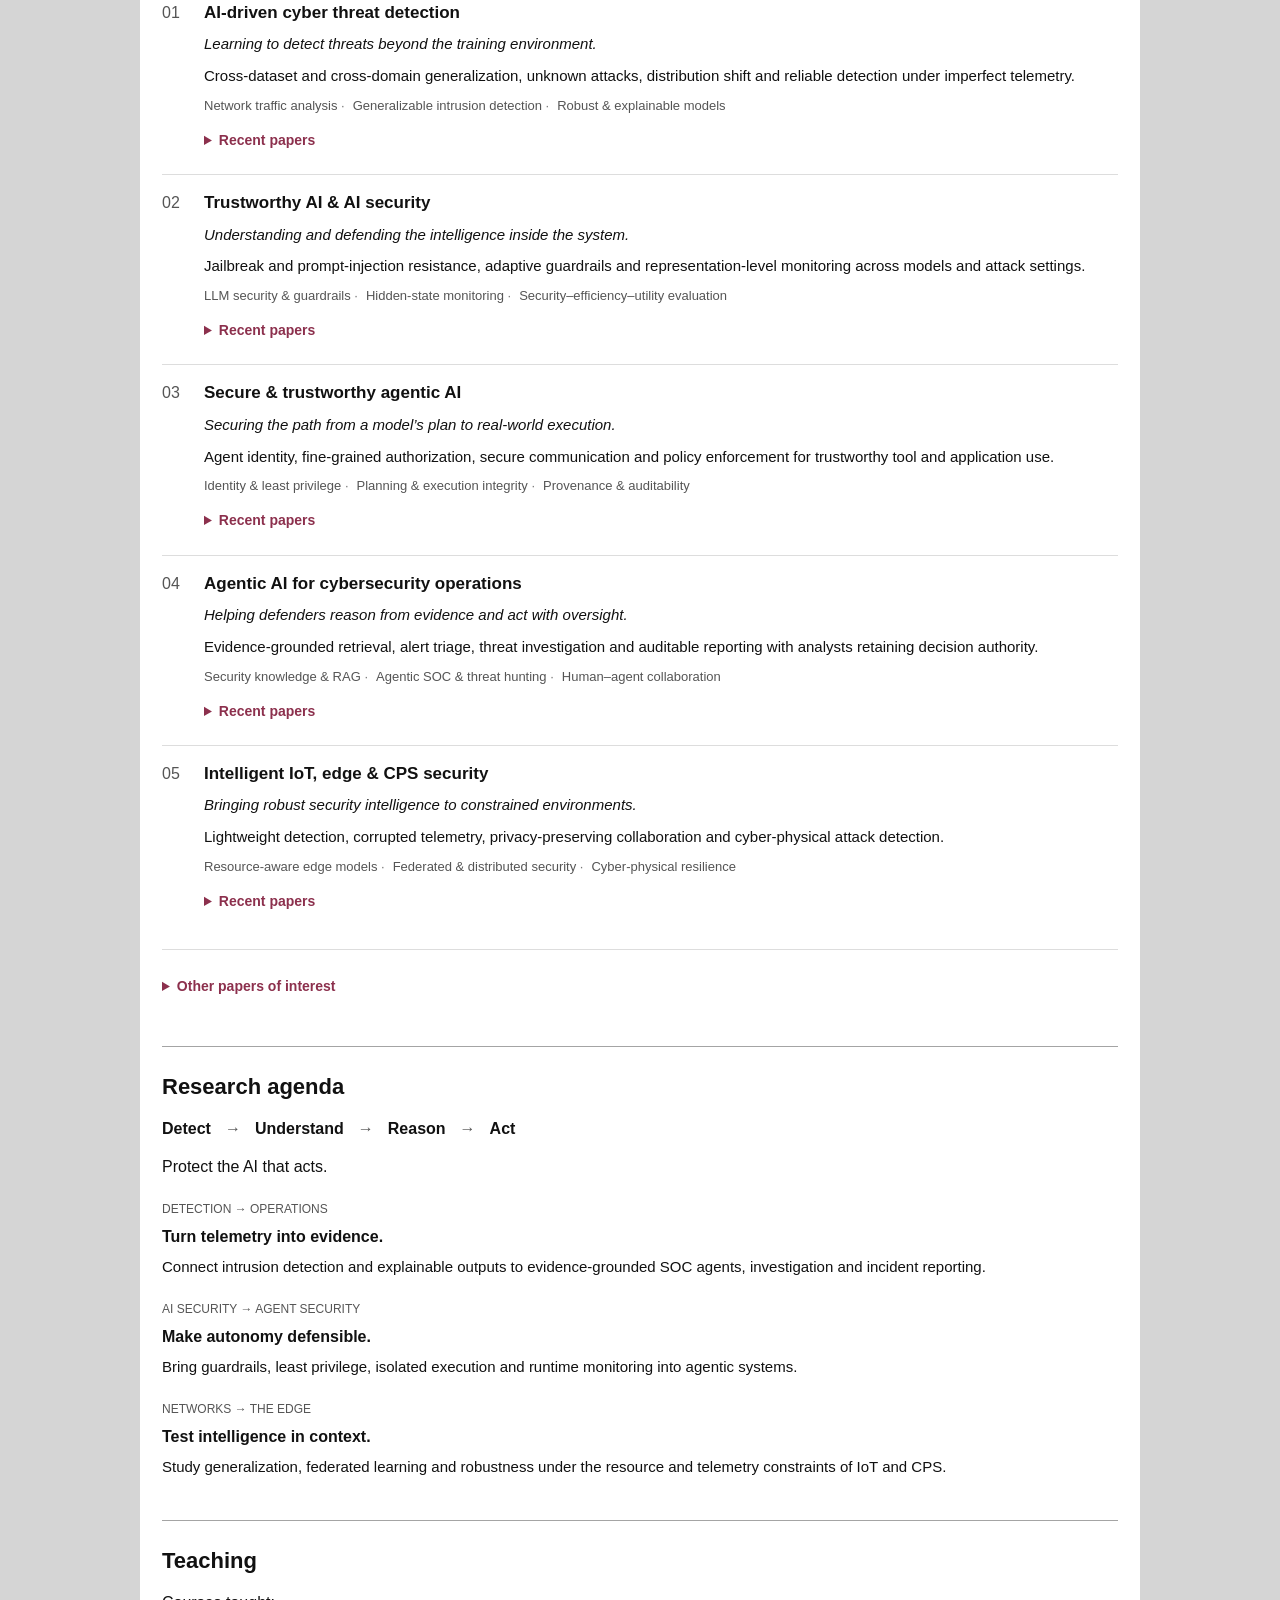
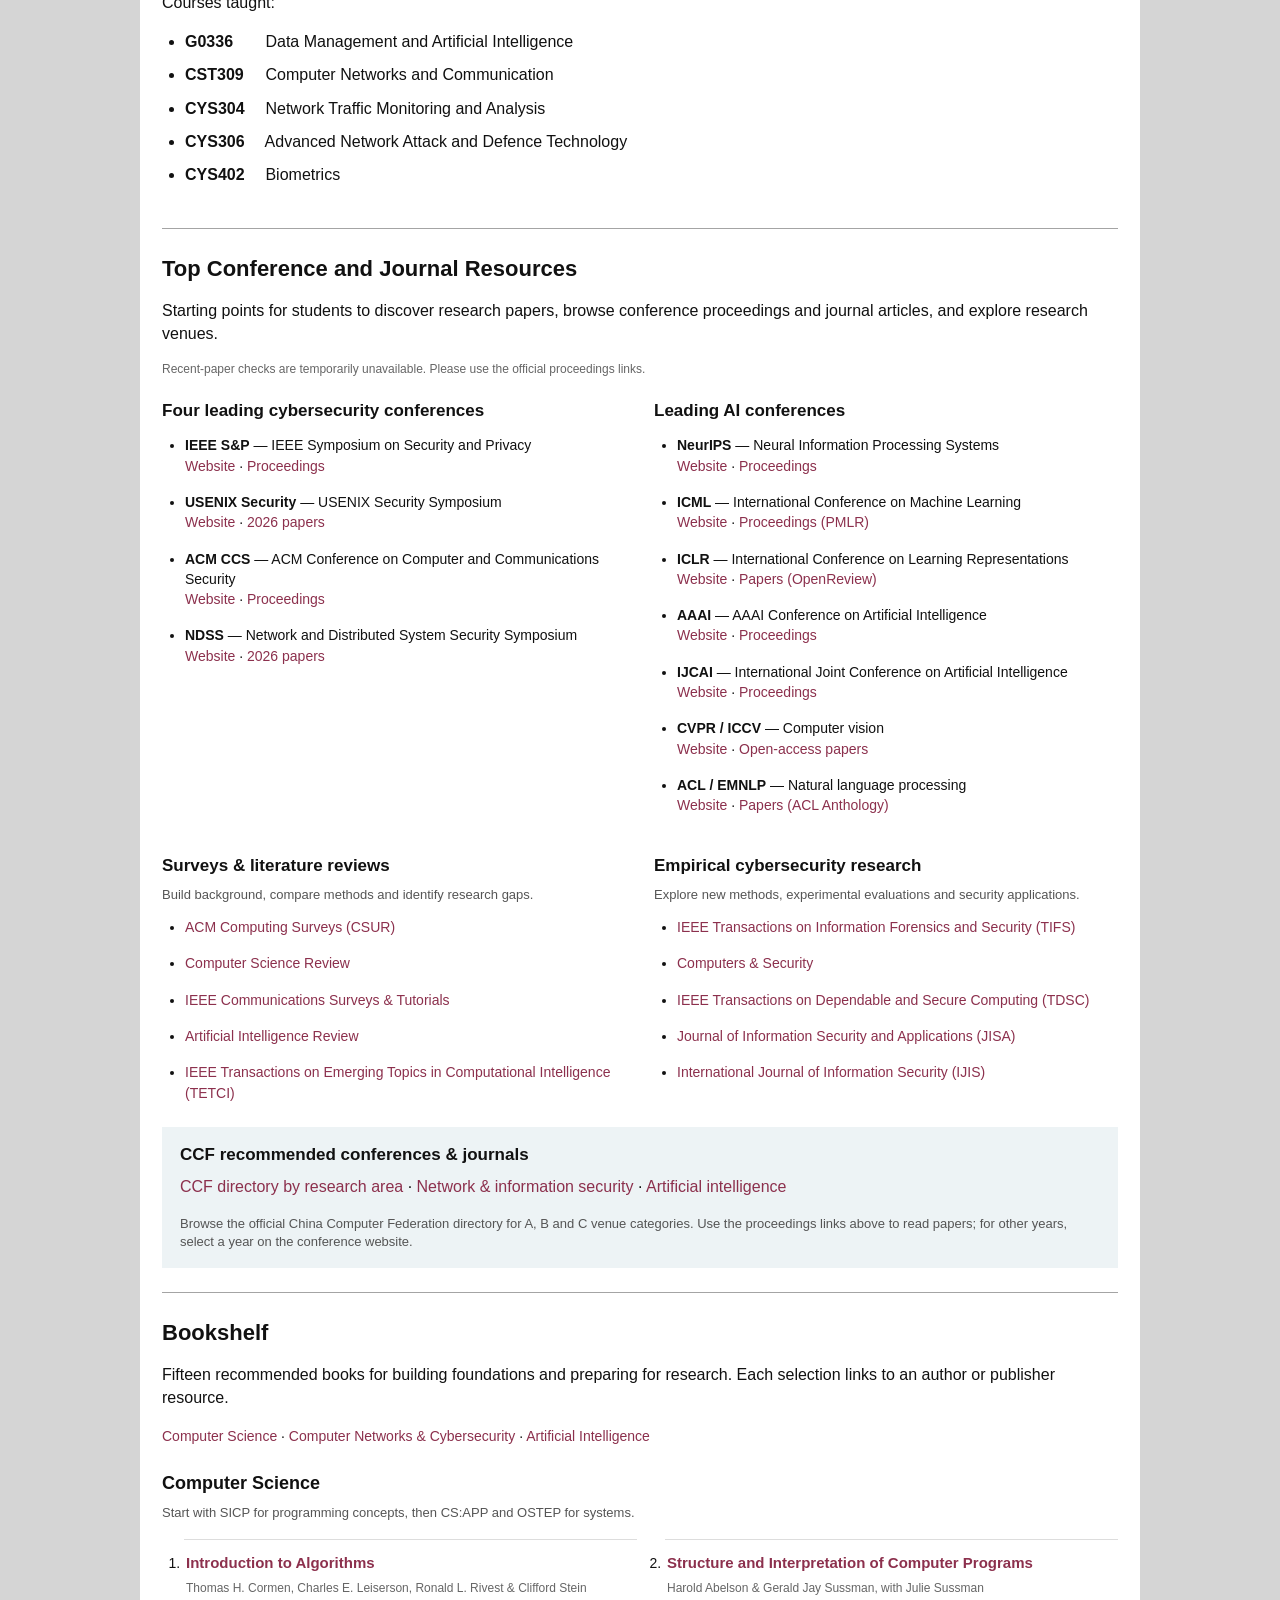
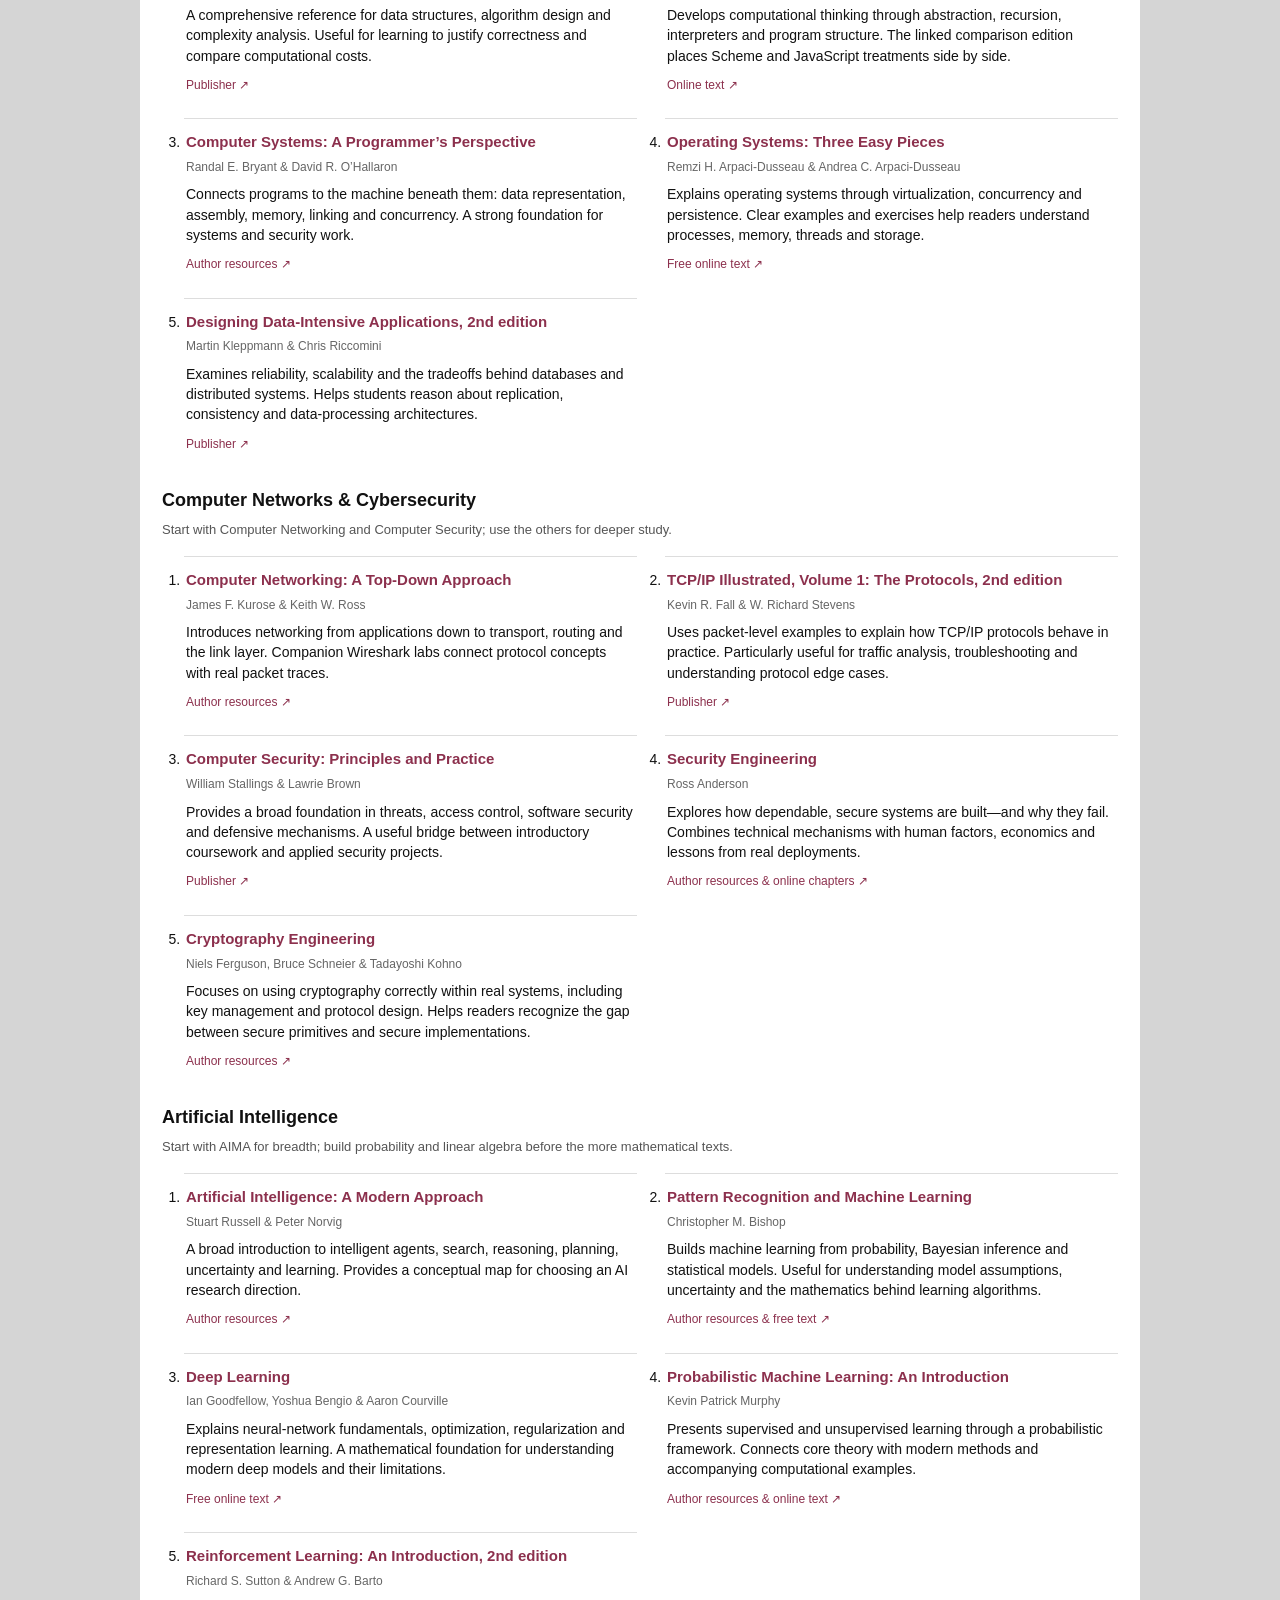
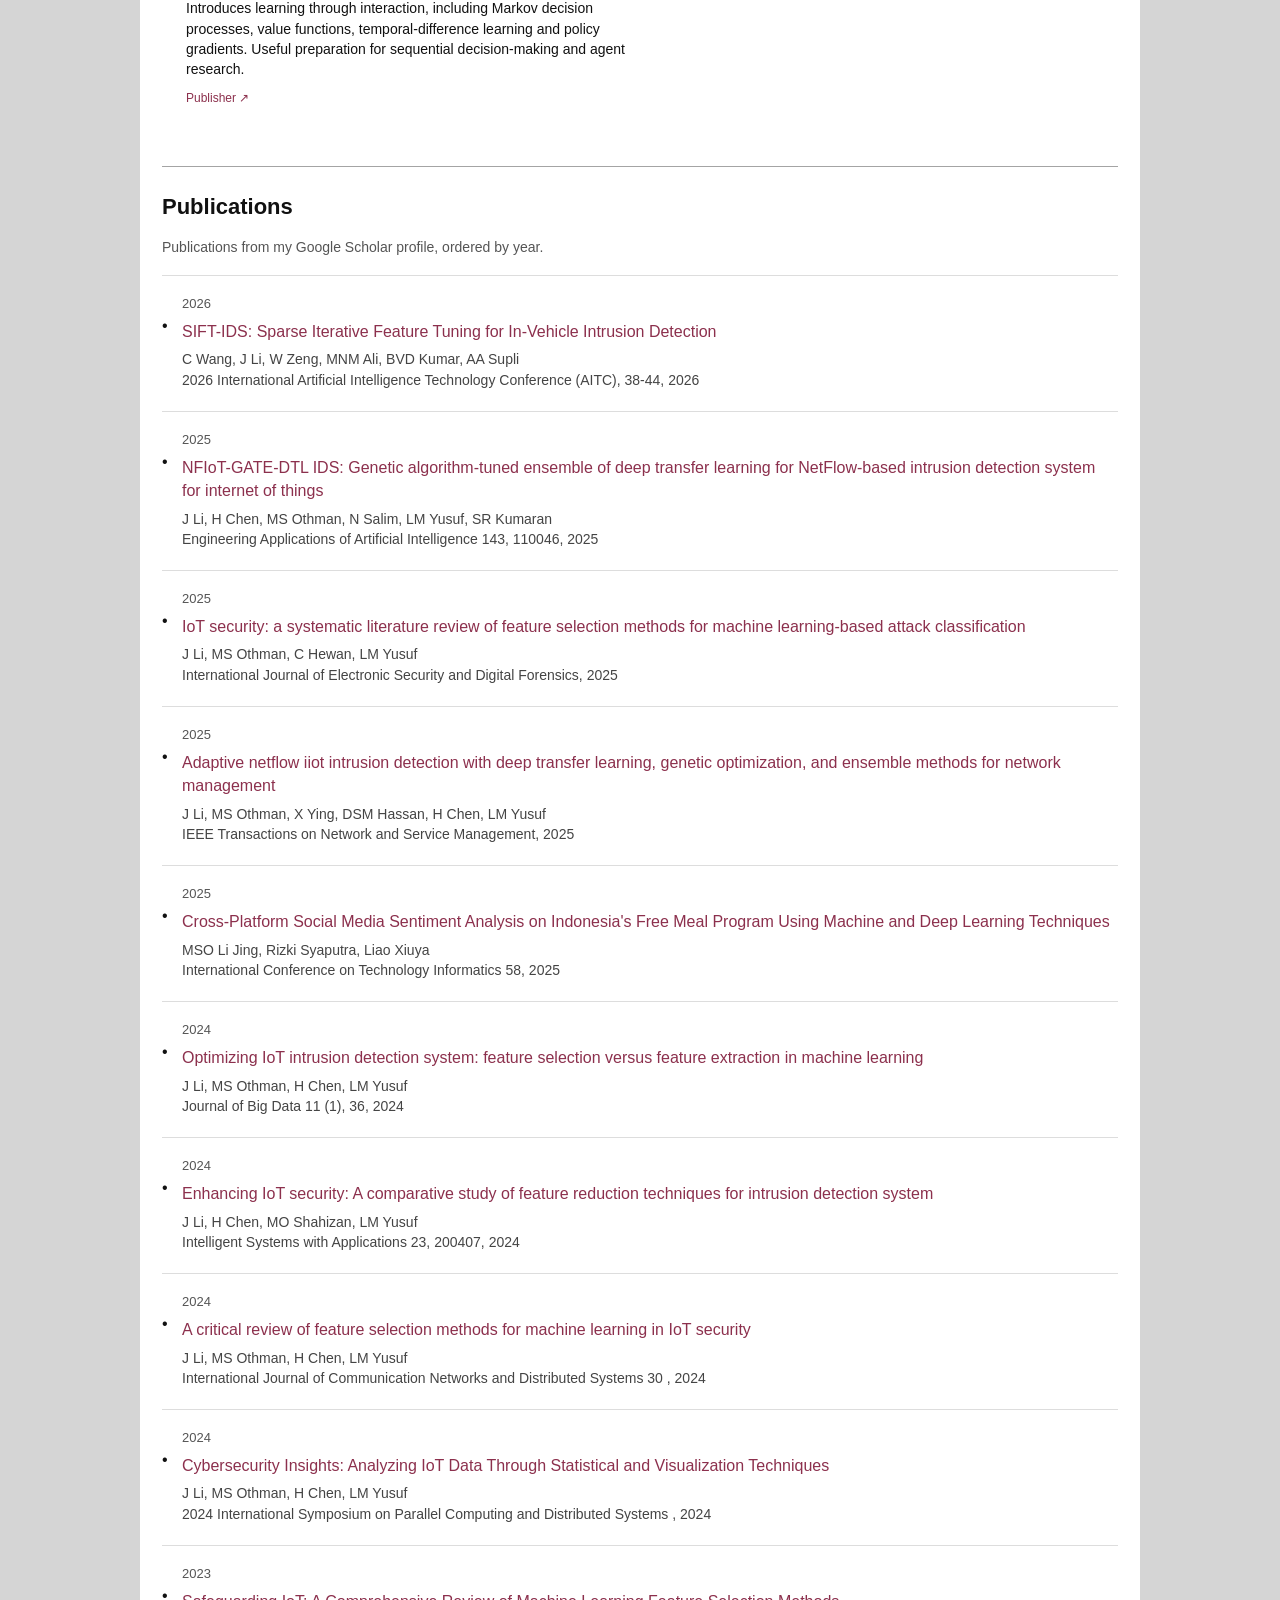
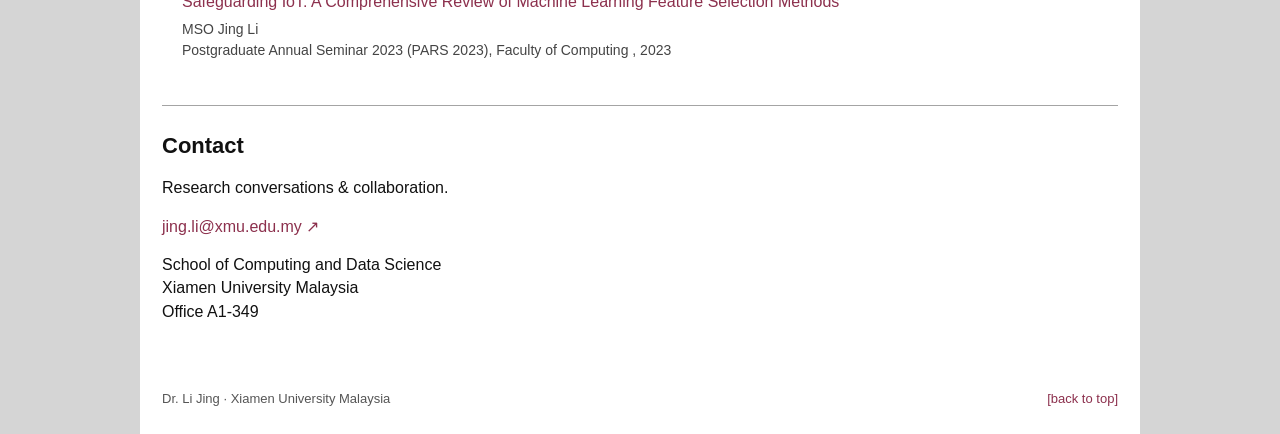
==== commit e2f03035: "Add bookshelf with 15 recommended textbooks" ====
--- a/index.html
+++ b/index.html
@@ -1,6 +1,6 @@
 <!doctype html>
-<html lang="en"><head><meta charset="utf-8"><meta name="viewport" content="width=device-width,initial-scale=1"><meta name="description" content="Research directions in intelligent, autonomous and trustworthy cybersecurity: AI-driven detection, AI security, secure agents, security operations and edge systems."><title>Dr. Li Jing | Cybersecurity & AI Research</title><link rel="stylesheet" href="style.css?v=conference-updates-20261028"></head>
-<body><main><section class="academic-profile" id="home"><div class="profile-info"><h1>Dr. Li Jing</h1><p class="affiliation"><em>Assistant Professor<br>School of Computing and Data Science<br>Xiamen University Malaysia</em></p><p><strong>email:</strong> <a href="mailto:jing.li@xmu.edu.my">jing.li@xmu.edu.my</a><br><strong>office:</strong> A1-349, Xiamen University Malaysia<br><strong>profiles:</strong> <a href="https://scholar.google.com/citations?user=p5Pv4DQAAAAJ&amp;hl=en" target="_blank" rel="noopener">Google Scholar</a> · <a href="https://www.xmu.edu.my/index.php/staff/asst-prof-dr-li-jing" target="_blank" rel="noopener">University profile</a></p><p><strong>research:</strong> AI-driven cyber defense, trustworthy AI, secure agentic systems, agentic cybersecurity operations, and IoT / edge / cyber-physical security.</p><p class="research-theme">Intelligent, Autonomous &amp; Trustworthy Cybersecurity</p></div><figure><img src="portrait.jpg" alt="Dr. Li Jing" width="160" height="160"><figcaption>2026.09.08<br>at Qingshan Lake, Hangzhou</figcaption></figure></section><div class="highlights"><section class="recent"><h2>Recent representative publications</h2><ul><li>AITC 2026, SIFT-IDS: Sparse Iterative Feature Tuning for In-Vehicle Intrusion Detection [<a href="https://doi.org/10.1109/AITC70732.2026.11666574" target="_blank" rel="noopener">DOI</a>]</li><li>EAAI 2025, NFIoT-GATE-DTL IDS: Genetic algorithm-tuned ensemble of deep transfer learning for NetFlow-based intrusion detection system for internet of things [<a href="https://doi.org/10.1016/j.engappai.2025.110046" target="_blank" rel="noopener">DOI</a>]</li><li>Journal of Big Data 2024, Optimizing IoT intrusion detection system: feature selection versus feature extraction in machine learning [<a href="https://doi.org/10.1186/s40537-024-00892-y" target="_blank" rel="noopener">DOI</a>]</li><li>IEEE TNSM 2025, Adaptive NetFlow IIoT Intrusion Detection with Deep Transfer Learning, Genetic Optimization, and Ensemble Methods for Network Management [<a href="https://doi.org/10.1109/TNSM.2025.3617765" target="_blank" rel="noopener">DOI</a>]</li><li>IJCNDS 2024, A critical review of feature selection methods for machine learning in IoT security [<a href="https://doi.org/10.1504/IJCNDS.2024.138214" target="_blank" rel="noopener">DOI</a>]</li></ul><a href="#publications">All publications →</a></section><section class="research-links"><h2>Research directions</h2><ul><li><a href="#rd1"><img src="research-1.svg" alt="" width="72" height="72"><span>AI-driven cyber threat detection</span></a></li><li><a href="#rd2"><img src="research-2.svg" alt="" width="72" height="72"><span>Trustworthy AI &amp; AI security</span></a></li><li><a href="#rd3"><img src="research-3.svg" alt="" width="72" height="72"><span>Secure &amp; trustworthy agentic AI</span></a></li><li><a href="#rd4"><img src="research-4.svg" alt="" width="72" height="72"><span>Agentic AI for cybersecurity operations</span></a></li><li><a href="#rd5"><img src="research-5.svg" alt="" width="72" height="72"><span>IoT, edge &amp; CPS security</span></a></li></ul><p>Detect → Understand → Reason → Act<br>Protect the AI that acts.</p></section></div><nav class="section-nav" aria-label="Section navigation"><a href="#about">[bio]</a> <a href="#research">[research]</a> <a href="#agenda">[research agenda]</a> <a href="#teaching">[teaching]</a> <a href="#paper-resources">[conference &amp; journal resources]</a> <a href="#publications">[publications]</a> <a href="#student-publications">[student publications]</a> <a href="photos.html">[photo album]</a> <a href="#contact">[contact]</a></nav><section class="student-publications" id="student-publications"><h2>Students Research Publications</h2><div class="student-teams"><article class="student-team" id="funding-group-0071"><h3>Funding Group 0071 Team</h3><figure class="team-photo" data-photo="funding-0071-team.jpg" data-alt="Funding Group 0071 Team photo"><div class="photo-placeholder"><span class="photo-symbol" aria-hidden="true">▧</span><span>Team photo</span><small>Photos will appear here.</small></div><figcaption>Funding Group 0071 Team</figcaption></figure><ul><li class="student-paper"><strong><a href="https://doi.org/10.1109/AITC70732.2026.11666574" target="_blank" rel="noopener">SIFT-IDS: Sparse Iterative Feature Tuning for In-Vehicle Intrusion Detection</a></strong><p>Congpu Wang, Jing Li, Weipeng Zeng, Mohammed N.M. Ali, Burra Venkata Durga Kumar, Ahmad Affandi Supli</p><p>2026 International Artificial Intelligence Technology Conference (AITC), pp. 38–44.</p><p class="paper-links">[<a href="sift-ids.pdf" target="_blank" rel="noopener">PDF</a>] [<a href="https://doi.org/10.1109/AITC70732.2026.11666574" target="_blank" rel="noopener">DOI</a>]</p></li><li class="student-paper"><strong><a href="https://scholar.google.com/scholar?q=LITE-KAN%3A%20Efficient%20Bit-level%20Feature%20Extraction%20via%20Linear-equivalent%20Inference-Time%20Encoding%20for%20In-vehicle%20Networks" target="_blank" rel="noopener">LITE-KAN: Efficient Bit-level Feature Extraction via Linear-equivalent Inference-Time Encoding for In-vehicle Networks</a></strong><p>Weipeng Zeng, Jing Li, Congpu Wang</p><p class="paper-links">[<a href="lite-kan.pdf" target="_blank" rel="noopener">PDF</a>] [<a href="https://scholar.google.com/scholar?q=LITE-KAN%3A%20Efficient%20Bit-level%20Feature%20Extraction%20via%20Linear-equivalent%20Inference-Time%20Encoding%20for%20In-vehicle%20Networks" target="_blank" rel="noopener">Google Scholar</a>]</p></li><li class="student-paper"><strong><a href="https://scholar.google.com/scholar?q=CARE-IDS%3A%20Confidence-Aware%20Routing%20for%20Edge-Cloud%20Collaborative%20Network%20Intrusion%20Detection" target="_blank" rel="noopener">CARE-IDS: Confidence-Aware Routing for Edge-Cloud Collaborative Network Intrusion Detection</a></strong><p>Weipeng Zeng, Congpu Wang, Ahmad Affandi Supli, Burra Venkata Durga Kumar</p><p class="paper-links">[<a href="care-ids.pdf" target="_blank" rel="noopener">PDF</a>] [<a href="https://scholar.google.com/scholar?q=CARE-IDS%3A%20Confidence-Aware%20Routing%20for%20Edge-Cloud%20Collaborative%20Network%20Intrusion%20Detection" target="_blank" rel="noopener">Google Scholar</a>]</p></li></ul></article><article class="student-team" id="fyp-team"><h3>FYP (Final Year Project) Team</h3><figure class="team-photo" data-photo="fyp-team.jpg" data-alt="FYP (Final Year Project) Team photo"><div class="photo-placeholder"><span class="photo-symbol" aria-hidden="true">▧</span><span>Team photo</span><small>Photos will appear here.</small></div><figcaption>FYP (Final Year Project) Team</figcaption></figure><ul><li class="student-paper"><strong><a href="https://doi.org/10.1145/3830454.3846411" target="_blank" rel="noopener">Poster: ROS2Pot: An Agentic Honeypot for Proactive Defense Against LLM Agents in ROS 2/DDS Systems</a></strong><p>Yucheng Zheng, Jing Li, Wei-Chuen Yau</p><p>ACM CCS 2026 · Poster · November 15–19, 2026.</p><p class="paper-links">[<a href="ros2pot.pdf" target="_blank" rel="noopener">PDF</a>] [<a href="https://doi.org/10.1145/3830454.3846411" target="_blank" rel="noopener">DOI</a>]</p></li></ul></article><article class="student-team research-club" id="research-club-team"><h3>Research Club Team</h3><figure class="team-photo" data-photo="research-club-team.jpg" data-alt="Research Club Team photo"><div class="photo-placeholder"><span class="photo-symbol" aria-hidden="true">▧</span><span>Team photo</span><small>Photos will appear here.</small></div><figcaption>Research Club Team</figcaption></figure><p>Potential research directions</p><ul class="club-topics"><li>Intrusion Detection</li><li>AI-LLM for Security</li><li>Network in Industries</li><li>Security in LLM</li><li>IoT Security</li><li>SOC Threat Models</li><li>Web Security</li><li>Zero-knowledge proofs</li><li>Credential Extraction Attack</li><li>Malicious Traffic Data Manipulation</li><li>Sentiment Analysis</li><li>DDoS Attack</li><li>Malware Attack</li><li>APT Attack</li><li>Phishing attack</li><li>Quantum computing</li></ul></article></div></section><section class="overview" id="about"><div class="split"><h2>Bio</h2><div><p class="lead">I’m Dr. Li Jing, an Assistant Professor at Xiamen University Malaysia.</p><p>My background combines a PhD in Informatics Engineering with academic and industry experience across China, the United States and Malaysia. My interests span AI, networking, IoT, cybersecurity, digital twins and LLM applications.</p><a class="text-link" href="https://www.xmu.edu.my/index.php/staff/asst-prof-dr-li-jing" target="_blank" rel="noopener">Official university profile ↗</a><p>This research agenda connects machine-learning-based threat detection with trustworthy AI, secure agent architectures and human-supervised cyber defense. IoT, edge and cyber-physical environments provide the deployment context where reliability, privacy and resource constraints matter.</p><p>The goal is a connected progression from observing threats to explaining evidence, making decisions and taking accountable action.</p></div></div><div class="principles"><span>Robustness</span><span>Explainability</span><span>Privacy</span><span>Continual learning</span><span>Human oversight</span></div></section>
+<html lang="en"><head><meta charset="utf-8"><meta name="viewport" content="width=device-width,initial-scale=1"><meta name="description" content="Research directions in intelligent, autonomous and trustworthy cybersecurity: AI-driven detection, AI security, secure agents, security operations and edge systems."><title>Dr. Li Jing | Cybersecurity & AI Research</title><link rel="stylesheet" href="style.css?v=bookshelf-20261028"></head>
+<body><main><section class="academic-profile" id="home"><div class="profile-info"><h1>Dr. Li Jing</h1><p class="affiliation"><em>Assistant Professor<br>School of Computing and Data Science<br>Xiamen University Malaysia</em></p><p><strong>email:</strong> <a href="mailto:jing.li@xmu.edu.my">jing.li@xmu.edu.my</a><br><strong>office:</strong> A1-349, Xiamen University Malaysia<br><strong>profiles:</strong> <a href="https://scholar.google.com/citations?user=p5Pv4DQAAAAJ&amp;hl=en" target="_blank" rel="noopener">Google Scholar</a> · <a href="https://www.xmu.edu.my/index.php/staff/asst-prof-dr-li-jing" target="_blank" rel="noopener">University profile</a></p><p><strong>research:</strong> AI-driven cyber defense, trustworthy AI, secure agentic systems, agentic cybersecurity operations, and IoT / edge / cyber-physical security.</p><p class="research-theme">Intelligent, Autonomous &amp; Trustworthy Cybersecurity</p></div><figure><img src="portrait.jpg" alt="Dr. Li Jing" width="160" height="160"><figcaption>2026.09.08<br>at Qingshan Lake, Hangzhou</figcaption></figure></section><div class="highlights"><section class="recent"><h2>Recent representative publications</h2><ul><li>AITC 2026, SIFT-IDS: Sparse Iterative Feature Tuning for In-Vehicle Intrusion Detection [<a href="https://doi.org/10.1109/AITC70732.2026.11666574" target="_blank" rel="noopener">DOI</a>]</li><li>EAAI 2025, NFIoT-GATE-DTL IDS: Genetic algorithm-tuned ensemble of deep transfer learning for NetFlow-based intrusion detection system for internet of things [<a href="https://doi.org/10.1016/j.engappai.2025.110046" target="_blank" rel="noopener">DOI</a>]</li><li>Journal of Big Data 2024, Optimizing IoT intrusion detection system: feature selection versus feature extraction in machine learning [<a href="https://doi.org/10.1186/s40537-024-00892-y" target="_blank" rel="noopener">DOI</a>]</li><li>IEEE TNSM 2025, Adaptive NetFlow IIoT Intrusion Detection with Deep Transfer Learning, Genetic Optimization, and Ensemble Methods for Network Management [<a href="https://doi.org/10.1109/TNSM.2025.3617765" target="_blank" rel="noopener">DOI</a>]</li><li>IJCNDS 2024, A critical review of feature selection methods for machine learning in IoT security [<a href="https://doi.org/10.1504/IJCNDS.2024.138214" target="_blank" rel="noopener">DOI</a>]</li></ul><a href="#publications">All publications →</a></section><section class="research-links"><h2>Research directions</h2><ul><li><a href="#rd1"><img src="research-1.svg" alt="" width="72" height="72"><span>AI-driven cyber threat detection</span></a></li><li><a href="#rd2"><img src="research-2.svg" alt="" width="72" height="72"><span>Trustworthy AI &amp; AI security</span></a></li><li><a href="#rd3"><img src="research-3.svg" alt="" width="72" height="72"><span>Secure &amp; trustworthy agentic AI</span></a></li><li><a href="#rd4"><img src="research-4.svg" alt="" width="72" height="72"><span>Agentic AI for cybersecurity operations</span></a></li><li><a href="#rd5"><img src="research-5.svg" alt="" width="72" height="72"><span>IoT, edge &amp; CPS security</span></a></li></ul><p>Detect → Understand → Reason → Act<br>Protect the AI that acts.</p></section></div><nav class="section-nav" aria-label="Section navigation"><a href="#about">[bio]</a> <a href="#research">[research]</a> <a href="#agenda">[research agenda]</a> <a href="#teaching">[teaching]</a> <a href="#paper-resources">[conference &amp; journal resources]</a> <a href="#bookshelf">[bookshelf]</a> <a href="#publications">[publications]</a> <a href="#student-publications">[student publications]</a> <a href="photos.html">[photo album]</a> <a href="#contact">[contact]</a></nav><section class="student-publications" id="student-publications"><h2>Students Research Publications</h2><div class="student-teams"><article class="student-team" id="funding-group-0071"><h3>Funding Group 0071 Team</h3><figure class="team-photo" data-photo="funding-0071-team.jpg" data-alt="Funding Group 0071 Team photo"><div class="photo-placeholder"><span class="photo-symbol" aria-hidden="true">▧</span><span>Team photo</span><small>Photos will appear here.</small></div><figcaption>Funding Group 0071 Team</figcaption></figure><ul><li class="student-paper"><strong><a href="https://doi.org/10.1109/AITC70732.2026.11666574" target="_blank" rel="noopener">SIFT-IDS: Sparse Iterative Feature Tuning for In-Vehicle Intrusion Detection</a></strong><p>Congpu Wang, Jing Li, Weipeng Zeng, Mohammed N.M. Ali, Burra Venkata Durga Kumar, Ahmad Affandi Supli</p><p>2026 International Artificial Intelligence Technology Conference (AITC), pp. 38–44.</p><p class="paper-links">[<a href="sift-ids.pdf" target="_blank" rel="noopener">PDF</a>] [<a href="https://doi.org/10.1109/AITC70732.2026.11666574" target="_blank" rel="noopener">DOI</a>]</p></li><li class="student-paper"><strong><a href="https://scholar.google.com/scholar?q=LITE-KAN%3A%20Efficient%20Bit-level%20Feature%20Extraction%20via%20Linear-equivalent%20Inference-Time%20Encoding%20for%20In-vehicle%20Networks" target="_blank" rel="noopener">LITE-KAN: Efficient Bit-level Feature Extraction via Linear-equivalent Inference-Time Encoding for In-vehicle Networks</a></strong><p>Weipeng Zeng, Jing Li, Congpu Wang</p><p class="paper-links">[<a href="lite-kan.pdf" target="_blank" rel="noopener">PDF</a>] [<a href="https://scholar.google.com/scholar?q=LITE-KAN%3A%20Efficient%20Bit-level%20Feature%20Extraction%20via%20Linear-equivalent%20Inference-Time%20Encoding%20for%20In-vehicle%20Networks" target="_blank" rel="noopener">Google Scholar</a>]</p></li><li class="student-paper"><strong><a href="https://scholar.google.com/scholar?q=CARE-IDS%3A%20Confidence-Aware%20Routing%20for%20Edge-Cloud%20Collaborative%20Network%20Intrusion%20Detection" target="_blank" rel="noopener">CARE-IDS: Confidence-Aware Routing for Edge-Cloud Collaborative Network Intrusion Detection</a></strong><p>Weipeng Zeng, Congpu Wang, Ahmad Affandi Supli, Burra Venkata Durga Kumar</p><p class="paper-links">[<a href="care-ids.pdf" target="_blank" rel="noopener">PDF</a>] [<a href="https://scholar.google.com/scholar?q=CARE-IDS%3A%20Confidence-Aware%20Routing%20for%20Edge-Cloud%20Collaborative%20Network%20Intrusion%20Detection" target="_blank" rel="noopener">Google Scholar</a>]</p></li></ul></article><article class="student-team" id="fyp-team"><h3>FYP (Final Year Project) Team</h3><figure class="team-photo" data-photo="fyp-team.jpg" data-alt="FYP (Final Year Project) Team photo"><div class="photo-placeholder"><span class="photo-symbol" aria-hidden="true">▧</span><span>Team photo</span><small>Photos will appear here.</small></div><figcaption>FYP (Final Year Project) Team</figcaption></figure><ul><li class="student-paper"><strong><a href="https://doi.org/10.1145/3830454.3846411" target="_blank" rel="noopener">Poster: ROS2Pot: An Agentic Honeypot for Proactive Defense Against LLM Agents in ROS 2/DDS Systems</a></strong><p>Yucheng Zheng, Jing Li, Wei-Chuen Yau</p><p>ACM CCS 2026 · Poster · November 15–19, 2026.</p><p class="paper-links">[<a href="ros2pot.pdf" target="_blank" rel="noopener">PDF</a>] [<a href="https://doi.org/10.1145/3830454.3846411" target="_blank" rel="noopener">DOI</a>]</p></li></ul></article><article class="student-team research-club" id="research-club-team"><h3>Research Club Team</h3><figure class="team-photo" data-photo="research-club-team.jpg" data-alt="Research Club Team photo"><div class="photo-placeholder"><span class="photo-symbol" aria-hidden="true">▧</span><span>Team photo</span><small>Photos will appear here.</small></div><figcaption>Research Club Team</figcaption></figure><p>Potential research directions</p><ul class="club-topics"><li>Intrusion Detection</li><li>AI-LLM for Security</li><li>Network in Industries</li><li>Security in LLM</li><li>IoT Security</li><li>SOC Threat Models</li><li>Web Security</li><li>Zero-knowledge proofs</li><li>Credential Extraction Attack</li><li>Malicious Traffic Data Manipulation</li><li>Sentiment Analysis</li><li>DDoS Attack</li><li>Malware Attack</li><li>APT Attack</li><li>Phishing attack</li><li>Quantum computing</li></ul></article></div></section><section class="overview" id="about"><div class="split"><h2>Bio</h2><div><p class="lead">I’m Dr. Li Jing, an Assistant Professor at Xiamen University Malaysia.</p><p>My background combines a PhD in Informatics Engineering with academic and industry experience across China, the United States and Malaysia. My interests span AI, networking, IoT, cybersecurity, digital twins and LLM applications.</p><a class="text-link" href="https://www.xmu.edu.my/index.php/staff/asst-prof-dr-li-jing" target="_blank" rel="noopener">Official university profile ↗</a><p>This research agenda connects machine-learning-based threat detection with trustworthy AI, secure agent architectures and human-supervised cyber defense. IoT, edge and cyber-physical environments provide the deployment context where reliability, privacy and resource constraints matter.</p><p>The goal is a connected progression from observing threats to explaining evidence, making decisions and taking accountable action.</p></div></div><div class="principles"><span>Robustness</span><span>Explainability</span><span>Privacy</span><span>Continual learning</span><span>Human oversight</span></div></section>
 <section class="research" id="research"><div class="section-top"><div><h2>Research</h2></div><p>Explore the questions, methods and emerging opportunities shaping the agenda. Related reading is curated from my research library and includes work by other researchers.</p></div><div id="directions"></div></section>
 <section class="agenda" id="agenda"><h2>Research agenda</h2><div class="pipeline"><span>Detect</span><i>→</i><span>Understand</span><i>→</i><span>Reason</span><i>→</i><span>Act</span></div><p class="lead">Protect the AI that acts.</p><div class="bridges"><article><small>DETECTION → OPERATIONS</small><h3>Turn telemetry into evidence.</h3><p>Connect intrusion detection and explainable outputs to evidence-grounded SOC agents, investigation and incident reporting.</p></article><article><small>AI SECURITY → AGENT SECURITY</small><h3>Make autonomy defensible.</h3><p>Bring guardrails, least privilege, isolated execution and runtime monitoring into agentic systems.</p></article><article><small>NETWORKS → THE EDGE</small><h3>Test intelligence in context.</h3><p>Study generalization, federated learning and robustness under the resource and telemetry constraints of IoT and CPS.</p></article></div></section>
-<section class="teaching" id="teaching"><h2>Teaching</h2><p>Courses taught:</p><ul><li><strong>G0336</strong> Data Management and Artificial Intelligence</li><li><strong>CST309</strong> Computer Networks and Communication</li><li><strong>CYS304</strong> Network Traffic Monitoring and Analysis</li><li><strong>CYS306</strong> Advanced Network Attack and Defence Technology</li><li><strong>CYS402</strong> Biometrics</li></ul></section><section class="conference-resources" id="paper-resources"><h2>Top Conference and Journal Resources</h2><p>Starting points for students to discover research papers, browse conference proceedings and journal articles, and explore research venues.</p><div class="resource-columns"><article><h3>Four leading cybersecurity conferences</h3><ul><li><strong>IEEE S&amp;P</strong> — IEEE Symposium on Security and Privacy<br><a href="https://www.ieee-security.org/TC/SP-Index.html" target="_blank" rel="noopener">Website</a> · <a href="https://www.ieee-security.org/TC/SP-Proceedings.html" target="_blank" rel="noopener">Proceedings</a></li><li><strong>USENIX Security</strong> — USENIX Security Symposium<br><a href="https://www.usenix.org/conferences/byname/108" target="_blank" rel="noopener">Website</a> · <a href="https://www.usenix.org/conference/usenixsecurity26/technical-sessions" target="_blank" rel="noopener">2026 papers</a></li><li><strong>ACM CCS</strong> — ACM Conference on Computer and Communications Security<br><a href="https://sigsac.org/ccs.html" target="_blank" rel="noopener">Website</a> · <a href="https://dl.acm.org/conference/ccs/proceedings" target="_blank" rel="noopener">Proceedings</a></li><li><strong>NDSS</strong> — Network and Distributed System Security Symposium<br><a href="https://www.ndss-symposium.org/" target="_blank" rel="noopener">Website</a> · <a href="https://www.ndss-symposium.org/ndss2026/accepted-papers/" target="_blank" rel="noopener">2026 papers</a></li></ul></article><article><h3>Leading AI conferences</h3><ul><li><strong>NeurIPS</strong> — Neural Information Processing Systems<br><a href="https://neurips.cc/" target="_blank" rel="noopener">Website</a> · <a href="https://papers.nips.cc/" target="_blank" rel="noopener">Proceedings</a></li><li><strong>ICML</strong> — International Conference on Machine Learning<br><a href="https://icml.cc/" target="_blank" rel="noopener">Website</a> · <a href="https://proceedings.mlr.press/" target="_blank" rel="noopener">Proceedings (PMLR)</a></li><li><strong>ICLR</strong> — International Conference on Learning Representations<br><a href="https://iclr.cc/" target="_blank" rel="noopener">Website</a> · <a href="https://openreview.net/group?id=ICLR.cc" target="_blank" rel="noopener">Papers (OpenReview)</a></li><li><strong>AAAI</strong> — AAAI Conference on Artificial Intelligence<br><a href="https://aaai.org/" target="_blank" rel="noopener">Website</a> · <a href="https://ojs.aaai.org/index.php/AAAI" target="_blank" rel="noopener">Proceedings</a></li><li><strong>IJCAI</strong> — International Joint Conference on Artificial Intelligence<br><a href="https://www.ijcai.org/" target="_blank" rel="noopener">Website</a> · <a href="https://ijcai.org/all_proceedings/" target="_blank" rel="noopener">Proceedings</a></li><li><strong>CVPR / ICCV</strong> — Computer vision<br><a href="https://www.thecvf.com/" target="_blank" rel="noopener">Website</a> · <a href="https://openaccess.thecvf.com/" target="_blank" rel="noopener">Open-access papers</a></li><li><strong>ACL / EMNLP</strong> — Natural language processing<br><a href="https://www.aclweb.org/portal/" target="_blank" rel="noopener">Website</a> · <a href="https://aclanthology.org/" target="_blank" rel="noopener">Papers (ACL Anthology)</a></li></ul></article></div><div class="resource-columns journal-resources"><article><h3>Surveys &amp; literature reviews</h3><p class="resource-note">Build background, compare methods and identify research gaps.</p><ul><li><a href="https://dl.acm.org/journal/csur" target="_blank" rel="noopener">ACM Computing Surveys (CSUR)</a></li><li><a href="https://www.sciencedirect.com/journal/computer-science-review" target="_blank" rel="noopener">Computer Science Review</a></li><li><a href="https://www.comsoc.org/publications/journals/ieee-communications-surveys-tutorials" target="_blank" rel="noopener">IEEE Communications Surveys &amp; Tutorials</a></li><li><a href="https://link.springer.com/journal/10462" target="_blank" rel="noopener">Artificial Intelligence Review</a></li><li><a href="https://cis.ieee.org/publications/t-emerging-topics-in-ci" target="_blank" rel="noopener">IEEE Transactions on Emerging Topics in Computational Intelligence (TETCI)</a></li></ul></article><article><h3>Empirical cybersecurity research</h3><p class="resource-note">Explore new methods, experimental evaluations and security applications.</p><ul><li><a href="https://signalprocessingsociety.org/publications-resources/ieee-transactions-information-forensics-and-security" target="_blank" rel="noopener">IEEE Transactions on Information Forensics and Security (TIFS)</a></li><li><a href="https://www.sciencedirect.com/journal/computers-and-security" target="_blank" rel="noopener">Computers &amp; Security</a></li><li><a href="https://www.computer.org/csdl/journal/tq" target="_blank" rel="noopener">IEEE Transactions on Dependable and Secure Computing (TDSC)</a></li><li><a href="https://www.sciencedirect.com/journal/journal-of-information-security-and-applications" target="_blank" rel="noopener">Journal of Information Security and Applications (JISA)</a></li><li><a href="https://link.springer.com/journal/10207" target="_blank" rel="noopener">International Journal of Information Security (IJIS)</a></li></ul></article></div><article class="ccf-resources"><h3>CCF recommended conferences &amp; journals</h3><p><a href="https://www.ccf.org.cn/Academic_Evaluation/By_category/" target="_blank" rel="noopener">CCF directory by research area</a> · <a href="https://www.ccf.org.cn/Academic_Evaluation/NIS/" target="_blank" rel="noopener">Network &amp; information security</a> · <a href="https://www.ccf.org.cn/Academic_Evaluation/AI/" target="_blank" rel="noopener">Artificial intelligence</a></p><p class="resource-note">Browse the official China Computer Federation directory for A, B and C venue categories. Use the proceedings links above to read papers; for other years, select a year on the conference website.</p></article></section><section class="reading" id="publications"><div class="section-top"><h2>Publications</h2><p>Publications from my Google Scholar profile, ordered by year.</p></div><article class="publication"><small>2026</small><h3><a href="https://doi.org/10.1109/AITC70732.2026.11666574" target="_blank" rel="noopener">SIFT-IDS: Sparse Iterative Feature Tuning for In-Vehicle Intrusion Detection</a></h3><p>C Wang, J Li, W Zeng, MNM Ali, BVD Kumar, AA Supli<br>2026 International Artificial Intelligence Technology Conference (AITC), 38-44, 2026</p></article><article class="publication"><small>2025</small><h3><a href="https://doi.org/10.1016/j.engappai.2025.110046" target="_blank" rel="noopener">NFIoT-GATE-DTL IDS: Genetic algorithm-tuned ensemble of deep transfer learning for NetFlow-based intrusion detection system for internet of things</a></h3><p>J Li, H Chen, MS Othman, N Salim, LM Yusuf, SR Kumaran<br>Engineering Applications of Artificial Intelligence 143, 110046, 2025</p></article><article class="publication"><small>2025</small><h3><a href="https://doi.org/10.1504/IJESDF.2025.143475" target="_blank" rel="noopener">IoT security: a systematic literature review of feature selection methods for machine learning-based attack classification</a></h3><p>J Li, MS Othman, C Hewan, LM Yusuf<br>International Journal of Electronic Security and Digital Forensics, 2025</p></article><article class="publication"><small>2025</small><h3><a href="https://doi.org/10.1109/TNSM.2025.3617765" target="_blank" rel="noopener">Adaptive netflow iiot intrusion detection with deep transfer learning, genetic optimization, and ensemble methods for network management</a></h3><p>J Li, MS Othman, X Ying, DSM Hassan, H Chen, LM Yusuf<br>IEEE Transactions on Network and Service Management, 2025</p></article><article class="publication"><small>2025</small><h3><a href="https://scholar.google.com/citations?view_op=view_citation&amp;hl=en&amp;user=p5Pv4DQAAAAJ&amp;citation_for_view=p5Pv4DQAAAAJ:Tyk-4Ss8FVUC" target="_blank" rel="noopener">Cross-Platform Social Media Sentiment Analysis on Indonesia&#x27;s Free Meal Program Using Machine and Deep Learning Techniques</a></h3><p>MSO Li Jing, Rizki Syaputra, Liao Xiuya<br>International Conference on Technology Informatics 58, 2025</p></article><article class="publication"><small>2024</small><h3><a href="https://doi.org/10.1186/s40537-024-00892-y" target="_blank" rel="noopener">Optimizing IoT intrusion detection system: feature selection versus feature extraction in machine learning</a></h3><p>J Li, MS Othman, H Chen, LM Yusuf<br>Journal of Big Data 11 (1), 36, 2024</p></article><article class="publication"><small>2024</small><h3><a href="https://doi.org/10.1016/j.iswa.2024.200407" target="_blank" rel="noopener">Enhancing IoT security: A comparative study of feature reduction techniques for intrusion detection system</a></h3><p>J Li, H Chen, MO Shahizan, LM Yusuf<br>Intelligent Systems with Applications 23, 200407, 2024</p></article><article class="publication"><small>2024</small><h3><a href="https://doi.org/10.1504/IJCNDS.2024.138214" target="_blank" rel="noopener">A critical review of feature selection methods for machine learning in IoT security</a></h3><p>J Li, MS Othman, H Chen, LM Yusuf<br>International Journal of Communication Networks and Distributed Systems 30 , 2024</p></article><article class="publication"><small>2024</small><h3><a href="https://doi.org/10.1109/PCDS61776.2024.10743769" target="_blank" rel="noopener">Cybersecurity Insights: Analyzing IoT Data Through Statistical and Visualization Techniques</a></h3><p>J Li, MS Othman, H Chen, LM Yusuf<br>2024 International Symposium on Parallel Computing and Distributed Systems , 2024</p></article><article class="publication"><small>2023</small><h3><a href="https://scholar.google.com/citations?view_op=view_citation&amp;hl=en&amp;user=p5Pv4DQAAAAJ&amp;citation_for_view=p5Pv4DQAAAAJ:Y0pCki6q_DkC" target="_blank" rel="noopener">Safeguarding IoT: A Comprehensive Review of Machine Learning Feature Selection Methods</a></h3><p>MSO Jing Li<br>Postgraduate Annual Seminar 2023 (PARS 2023), Faculty of Computing , 2023</p></article></section><section class="contact overview" id="contact"><div class="split"><h2>Contact</h2><div><p class="lead">Research conversations & collaboration.</p><a class="contact-email" href="mailto:jing.li@xmu.edu.my">jing.li@xmu.edu.my ↗</a><p>School of Computing and Data Science<br>Xiamen University Malaysia<br>Office A1-349</p></div></div></section></main><footer>Dr. Li Jing · Xiamen University Malaysia <a href="#home">[back to top]</a></footer><script src="script.js?v=conference-updates-20261028"></script></body></html>
+<section class="teaching" id="teaching"><h2>Teaching</h2><p>Courses taught:</p><ul><li><strong>G0336</strong> Data Management and Artificial Intelligence</li><li><strong>CST309</strong> Computer Networks and Communication</li><li><strong>CYS304</strong> Network Traffic Monitoring and Analysis</li><li><strong>CYS306</strong> Advanced Network Attack and Defence Technology</li><li><strong>CYS402</strong> Biometrics</li></ul></section><section class="conference-resources" id="paper-resources"><h2>Top Conference and Journal Resources</h2><p>Starting points for students to discover research papers, browse conference proceedings and journal articles, and explore research venues.</p><div class="resource-columns"><article><h3>Four leading cybersecurity conferences</h3><ul><li><strong>IEEE S&amp;P</strong> — IEEE Symposium on Security and Privacy<br><a href="https://www.ieee-security.org/TC/SP-Index.html" target="_blank" rel="noopener">Website</a> · <a href="https://www.ieee-security.org/TC/SP-Proceedings.html" target="_blank" rel="noopener">Proceedings</a></li><li><strong>USENIX Security</strong> — USENIX Security Symposium<br><a href="https://www.usenix.org/conferences/byname/108" target="_blank" rel="noopener">Website</a> · <a href="https://www.usenix.org/conference/usenixsecurity26/technical-sessions" target="_blank" rel="noopener">2026 papers</a></li><li><strong>ACM CCS</strong> — ACM Conference on Computer and Communications Security<br><a href="https://sigsac.org/ccs.html" target="_blank" rel="noopener">Website</a> · <a href="https://dl.acm.org/conference/ccs/proceedings" target="_blank" rel="noopener">Proceedings</a></li><li><strong>NDSS</strong> — Network and Distributed System Security Symposium<br><a href="https://www.ndss-symposium.org/" target="_blank" rel="noopener">Website</a> · <a href="https://www.ndss-symposium.org/ndss2026/accepted-papers/" target="_blank" rel="noopener">2026 papers</a></li></ul></article><article><h3>Leading AI conferences</h3><ul><li><strong>NeurIPS</strong> — Neural Information Processing Systems<br><a href="https://neurips.cc/" target="_blank" rel="noopener">Website</a> · <a href="https://papers.nips.cc/" target="_blank" rel="noopener">Proceedings</a></li><li><strong>ICML</strong> — International Conference on Machine Learning<br><a href="https://icml.cc/" target="_blank" rel="noopener">Website</a> · <a href="https://proceedings.mlr.press/" target="_blank" rel="noopener">Proceedings (PMLR)</a></li><li><strong>ICLR</strong> — International Conference on Learning Representations<br><a href="https://iclr.cc/" target="_blank" rel="noopener">Website</a> · <a href="https://openreview.net/group?id=ICLR.cc" target="_blank" rel="noopener">Papers (OpenReview)</a></li><li><strong>AAAI</strong> — AAAI Conference on Artificial Intelligence<br><a href="https://aaai.org/" target="_blank" rel="noopener">Website</a> · <a href="https://ojs.aaai.org/index.php/AAAI" target="_blank" rel="noopener">Proceedings</a></li><li><strong>IJCAI</strong> — International Joint Conference on Artificial Intelligence<br><a href="https://www.ijcai.org/" target="_blank" rel="noopener">Website</a> · <a href="https://ijcai.org/all_proceedings/" target="_blank" rel="noopener">Proceedings</a></li><li><strong>CVPR / ICCV</strong> — Computer vision<br><a href="https://www.thecvf.com/" target="_blank" rel="noopener">Website</a> · <a href="https://openaccess.thecvf.com/" target="_blank" rel="noopener">Open-access papers</a></li><li><strong>ACL / EMNLP</strong> — Natural language processing<br><a href="https://www.aclweb.org/portal/" target="_blank" rel="noopener">Website</a> · <a href="https://aclanthology.org/" target="_blank" rel="noopener">Papers (ACL Anthology)</a></li></ul></article></div><div class="resource-columns journal-resources"><article><h3>Surveys &amp; literature reviews</h3><p class="resource-note">Build background, compare methods and identify research gaps.</p><ul><li><a href="https://dl.acm.org/journal/csur" target="_blank" rel="noopener">ACM Computing Surveys (CSUR)</a></li><li><a href="https://www.sciencedirect.com/journal/computer-science-review" target="_blank" rel="noopener">Computer Science Review</a></li><li><a href="https://www.comsoc.org/publications/journals/ieee-communications-surveys-tutorials" target="_blank" rel="noopener">IEEE Communications Surveys &amp; Tutorials</a></li><li><a href="https://link.springer.com/journal/10462" target="_blank" rel="noopener">Artificial Intelligence Review</a></li><li><a href="https://cis.ieee.org/publications/t-emerging-topics-in-ci" target="_blank" rel="noopener">IEEE Transactions on Emerging Topics in Computational Intelligence (TETCI)</a></li></ul></article><article><h3>Empirical cybersecurity research</h3><p class="resource-note">Explore new methods, experimental evaluations and security applications.</p><ul><li><a href="https://signalprocessingsociety.org/publications-resources/ieee-transactions-information-forensics-and-security" target="_blank" rel="noopener">IEEE Transactions on Information Forensics and Security (TIFS)</a></li><li><a href="https://www.sciencedirect.com/journal/computers-and-security" target="_blank" rel="noopener">Computers &amp; Security</a></li><li><a href="https://www.computer.org/csdl/journal/tq" target="_blank" rel="noopener">IEEE Transactions on Dependable and Secure Computing (TDSC)</a></li><li><a href="https://www.sciencedirect.com/journal/journal-of-information-security-and-applications" target="_blank" rel="noopener">Journal of Information Security and Applications (JISA)</a></li><li><a href="https://link.springer.com/journal/10207" target="_blank" rel="noopener">International Journal of Information Security (IJIS)</a></li></ul></article></div><article class="ccf-resources"><h3>CCF recommended conferences &amp; journals</h3><p><a href="https://www.ccf.org.cn/Academic_Evaluation/By_category/" target="_blank" rel="noopener">CCF directory by research area</a> · <a href="https://www.ccf.org.cn/Academic_Evaluation/NIS/" target="_blank" rel="noopener">Network &amp; information security</a> · <a href="https://www.ccf.org.cn/Academic_Evaluation/AI/" target="_blank" rel="noopener">Artificial intelligence</a></p><p class="resource-note">Browse the official China Computer Federation directory for A, B and C venue categories. Use the proceedings links above to read papers; for other years, select a year on the conference website.</p></article></section><section class="bookshelf" id="bookshelf"><h2>Bookshelf</h2><p>Fifteen recommended books for building foundations and preparing for research. Each selection links to an author or publisher resource.</p><nav class="bookshelf-nav" aria-label="Bookshelf categories"><a href="#books-1">Computer Science</a> · <a href="#books-2">Computer Networks &amp; Cybersecurity</a> · <a href="#books-3">Artificial Intelligence</a></nav><article class="book-category" id="books-1"><h3>Computer Science</h3><p class="book-start">Start with SICP for programming concepts, then CS:APP and OSTEP for systems.</p><ol class="book-grid"><li class="book"><h4><a href="https://mitpress.mit.edu/9780262046305/introduction-to-algorithms/" target="_blank" rel="noopener">Introduction to Algorithms</a></h4><p class="book-authors">Thomas H. Cormen, Charles E. Leiserson, Ronald L. Rivest &amp; Clifford Stein</p><p>A comprehensive reference for data structures, algorithm design and complexity analysis. Useful for learning to justify correctness and compare computational costs.</p><a class="book-resource" href="https://mitpress.mit.edu/9780262046305/introduction-to-algorithms/" target="_blank" rel="noopener">Publisher ↗</a></li><li class="book"><h4><a href="https://sicp.sourceacademy.org/" target="_blank" rel="noopener">Structure and Interpretation of Computer Programs</a></h4><p class="book-authors">Harold Abelson &amp; Gerald Jay Sussman, with Julie Sussman</p><p>Develops computational thinking through abstraction, recursion, interpreters and program structure. The linked comparison edition places Scheme and JavaScript treatments side by side.</p><a class="book-resource" href="https://sicp.sourceacademy.org/" target="_blank" rel="noopener">Online text ↗</a></li><li class="book"><h4><a href="https://csapp.cs.cmu.edu/3e/perspective.html" target="_blank" rel="noopener">Computer Systems: A Programmer’s Perspective</a></h4><p class="book-authors">Randal E. Bryant &amp; David R. O’Hallaron</p><p>Connects programs to the machine beneath them: data representation, assembly, memory, linking and concurrency. A strong foundation for systems and security work.</p><a class="book-resource" href="https://csapp.cs.cmu.edu/3e/perspective.html" target="_blank" rel="noopener">Author resources ↗</a></li><li class="book"><h4><a href="https://pages.cs.wisc.edu/~remzi/OSTEP/" target="_blank" rel="noopener">Operating Systems: Three Easy Pieces</a></h4><p class="book-authors">Remzi H. Arpaci-Dusseau &amp; Andrea C. Arpaci-Dusseau</p><p>Explains operating systems through virtualization, concurrency and persistence. Clear examples and exercises help readers understand processes, memory, threads and storage.</p><a class="book-resource" href="https://pages.cs.wisc.edu/~remzi/OSTEP/" target="_blank" rel="noopener">Free online text ↗</a></li><li class="book"><h4><a href="https://www.oreilly.com/library/view/designing-data-intensive-applications/9781098119058/" target="_blank" rel="noopener">Designing Data-Intensive Applications, 2nd edition</a></h4><p class="book-authors">Martin Kleppmann &amp; Chris Riccomini</p><p>Examines reliability, scalability and the tradeoffs behind databases and distributed systems. Helps students reason about replication, consistency and data-processing architectures.</p><a class="book-resource" href="https://www.oreilly.com/library/view/designing-data-intensive-applications/9781098119058/" target="_blank" rel="noopener">Publisher ↗</a></li></ol></article><article class="book-category" id="books-2"><h3>Computer Networks &amp; Cybersecurity</h3><p class="book-start">Start with Computer Networking and Computer Security; use the others for deeper study.</p><ol class="book-grid"><li class="book"><h4><a href="https://gaia.cs.umass.edu/kurose_ross/" target="_blank" rel="noopener">Computer Networking: A Top-Down Approach</a></h4><p class="book-authors">James F. Kurose &amp; Keith W. Ross</p><p>Introduces networking from applications down to transport, routing and the link layer. Companion Wireshark labs connect protocol concepts with real packet traces.</p><a class="book-resource" href="https://gaia.cs.umass.edu/kurose_ross/" target="_blank" rel="noopener">Author resources ↗</a></li><li class="book"><h4><a href="https://www.informit.com/store/tcp-ip-illustrated-volume-1-the-protocols-9780321336316" target="_blank" rel="noopener">TCP/IP Illustrated, Volume 1: The Protocols, 2nd edition</a></h4><p class="book-authors">Kevin R. Fall &amp; W. Richard Stevens</p><p>Uses packet-level examples to explain how TCP/IP protocols behave in practice. Particularly useful for traffic analysis, troubleshooting and understanding protocol edge cases.</p><a class="book-resource" href="https://www.informit.com/store/tcp-ip-illustrated-volume-1-the-protocols-9780321336316" target="_blank" rel="noopener">Publisher ↗</a></li><li class="book"><h4><a href="https://www.pearson.com/en-us/subject-catalog/p/computer-security-principles-and-practice/P200000010333" target="_blank" rel="noopener">Computer Security: Principles and Practice</a></h4><p class="book-authors">William Stallings &amp; Lawrie Brown</p><p>Provides a broad foundation in threats, access control, software security and defensive mechanisms. A useful bridge between introductory coursework and applied security projects.</p><a class="book-resource" href="https://www.pearson.com/en-us/subject-catalog/p/computer-security-principles-and-practice/P200000010333" target="_blank" rel="noopener">Publisher ↗</a></li><li class="book"><h4><a href="https://www.cl.cam.ac.uk/archive/rja14/book.html" target="_blank" rel="noopener">Security Engineering</a></h4><p class="book-authors">Ross Anderson</p><p>Explores how dependable, secure systems are built—and why they fail. Combines technical mechanisms with human factors, economics and lessons from real deployments.</p><a class="book-resource" href="https://www.cl.cam.ac.uk/archive/rja14/book.html" target="_blank" rel="noopener">Author resources &amp; online chapters ↗</a></li><li class="book"><h4><a href="https://www.schneier.com/books/cryptography-engineering/" target="_blank" rel="noopener">Cryptography Engineering</a></h4><p class="book-authors">Niels Ferguson, Bruce Schneier &amp; Tadayoshi Kohno</p><p>Focuses on using cryptography correctly within real systems, including key management and protocol design. Helps readers recognize the gap between secure primitives and secure implementations.</p><a class="book-resource" href="https://www.schneier.com/books/cryptography-engineering/" target="_blank" rel="noopener">Author resources ↗</a></li></ol></article><article class="book-category" id="books-3"><h3>Artificial Intelligence</h3><p class="book-start">Start with AIMA for breadth; build probability and linear algebra before the more mathematical texts.</p><ol class="book-grid"><li class="book"><h4><a href="https://aima.cs.berkeley.edu/" target="_blank" rel="noopener">Artificial Intelligence: A Modern Approach</a></h4><p class="book-authors">Stuart Russell &amp; Peter Norvig</p><p>A broad introduction to intelligent agents, search, reasoning, planning, uncertainty and learning. Provides a conceptual map for choosing an AI research direction.</p><a class="book-resource" href="https://aima.cs.berkeley.edu/" target="_blank" rel="noopener">Author resources ↗</a></li><li class="book"><h4><a href="https://www.microsoft.com/en-us/research/people/cmbishop/prml-book/" target="_blank" rel="noopener">Pattern Recognition and Machine Learning</a></h4><p class="book-authors">Christopher M. Bishop</p><p>Builds machine learning from probability, Bayesian inference and statistical models. Useful for understanding model assumptions, uncertainty and the mathematics behind learning algorithms.</p><a class="book-resource" href="https://www.microsoft.com/en-us/research/people/cmbishop/prml-book/" target="_blank" rel="noopener">Author resources &amp; free text ↗</a></li><li class="book"><h4><a href="https://www.deeplearningbook.org/" target="_blank" rel="noopener">Deep Learning</a></h4><p class="book-authors">Ian Goodfellow, Yoshua Bengio &amp; Aaron Courville</p><p>Explains neural-network fundamentals, optimization, regularization and representation learning. A mathematical foundation for understanding modern deep models and their limitations.</p><a class="book-resource" href="https://www.deeplearningbook.org/" target="_blank" rel="noopener">Free online text ↗</a></li><li class="book"><h4><a href="https://probml.github.io/pml-book/book1.html" target="_blank" rel="noopener">Probabilistic Machine Learning: An Introduction</a></h4><p class="book-authors">Kevin Patrick Murphy</p><p>Presents supervised and unsupervised learning through a probabilistic framework. Connects core theory with modern methods and accompanying computational examples.</p><a class="book-resource" href="https://probml.github.io/pml-book/book1.html" target="_blank" rel="noopener">Author resources &amp; online text ↗</a></li><li class="book"><h4><a href="https://mitpress.mit.edu/9780262039246/reinforcement-learning/" target="_blank" rel="noopener">Reinforcement Learning: An Introduction, 2nd edition</a></h4><p class="book-authors">Richard S. Sutton &amp; Andrew G. Barto</p><p>Introduces learning through interaction, including Markov decision processes, value functions, temporal-difference learning and policy gradients. Useful preparation for sequential decision-making and agent research.</p><a class="book-resource" href="https://mitpress.mit.edu/9780262039246/reinforcement-learning/" target="_blank" rel="noopener">Publisher ↗</a></li></ol></article></section><section class="reading" id="publications"><div class="section-top"><h2>Publications</h2><p>Publications from my Google Scholar profile, ordered by year.</p></div><article class="publication"><small>2026</small><h3><a href="https://doi.org/10.1109/AITC70732.2026.11666574" target="_blank" rel="noopener">SIFT-IDS: Sparse Iterative Feature Tuning for In-Vehicle Intrusion Detection</a></h3><p>C Wang, J Li, W Zeng, MNM Ali, BVD Kumar, AA Supli<br>2026 International Artificial Intelligence Technology Conference (AITC), 38-44, 2026</p></article><article class="publication"><small>2025</small><h3><a href="https://doi.org/10.1016/j.engappai.2025.110046" target="_blank" rel="noopener">NFIoT-GATE-DTL IDS: Genetic algorithm-tuned ensemble of deep transfer learning for NetFlow-based intrusion detection system for internet of things</a></h3><p>J Li, H Chen, MS Othman, N Salim, LM Yusuf, SR Kumaran<br>Engineering Applications of Artificial Intelligence 143, 110046, 2025</p></article><article class="publication"><small>2025</small><h3><a href="https://doi.org/10.1504/IJESDF.2025.143475" target="_blank" rel="noopener">IoT security: a systematic literature review of feature selection methods for machine learning-based attack classification</a></h3><p>J Li, MS Othman, C Hewan, LM Yusuf<br>International Journal of Electronic Security and Digital Forensics, 2025</p></article><article class="publication"><small>2025</small><h3><a href="https://doi.org/10.1109/TNSM.2025.3617765" target="_blank" rel="noopener">Adaptive netflow iiot intrusion detection with deep transfer learning, genetic optimization, and ensemble methods for network management</a></h3><p>J Li, MS Othman, X Ying, DSM Hassan, H Chen, LM Yusuf<br>IEEE Transactions on Network and Service Management, 2025</p></article><article class="publication"><small>2025</small><h3><a href="https://scholar.google.com/citations?view_op=view_citation&amp;hl=en&amp;user=p5Pv4DQAAAAJ&amp;citation_for_view=p5Pv4DQAAAAJ:Tyk-4Ss8FVUC" target="_blank" rel="noopener">Cross-Platform Social Media Sentiment Analysis on Indonesia&#x27;s Free Meal Program Using Machine and Deep Learning Techniques</a></h3><p>MSO Li Jing, Rizki Syaputra, Liao Xiuya<br>International Conference on Technology Informatics 58, 2025</p></article><article class="publication"><small>2024</small><h3><a href="https://doi.org/10.1186/s40537-024-00892-y" target="_blank" rel="noopener">Optimizing IoT intrusion detection system: feature selection versus feature extraction in machine learning</a></h3><p>J Li, MS Othman, H Chen, LM Yusuf<br>Journal of Big Data 11 (1), 36, 2024</p></article><article class="publication"><small>2024</small><h3><a href="https://doi.org/10.1016/j.iswa.2024.200407" target="_blank" rel="noopener">Enhancing IoT security: A comparative study of feature reduction techniques for intrusion detection system</a></h3><p>J Li, H Chen, MO Shahizan, LM Yusuf<br>Intelligent Systems with Applications 23, 200407, 2024</p></article><article class="publication"><small>2024</small><h3><a href="https://doi.org/10.1504/IJCNDS.2024.138214" target="_blank" rel="noopener">A critical review of feature selection methods for machine learning in IoT security</a></h3><p>J Li, MS Othman, H Chen, LM Yusuf<br>International Journal of Communication Networks and Distributed Systems 30 , 2024</p></article><article class="publication"><small>2024</small><h3><a href="https://doi.org/10.1109/PCDS61776.2024.10743769" target="_blank" rel="noopener">Cybersecurity Insights: Analyzing IoT Data Through Statistical and Visualization Techniques</a></h3><p>J Li, MS Othman, H Chen, LM Yusuf<br>2024 International Symposium on Parallel Computing and Distributed Systems , 2024</p></article><article class="publication"><small>2023</small><h3><a href="https://scholar.google.com/citations?view_op=view_citation&amp;hl=en&amp;user=p5Pv4DQAAAAJ&amp;citation_for_view=p5Pv4DQAAAAJ:Y0pCki6q_DkC" target="_blank" rel="noopener">Safeguarding IoT: A Comprehensive Review of Machine Learning Feature Selection Methods</a></h3><p>MSO Jing Li<br>Postgraduate Annual Seminar 2023 (PARS 2023), Faculty of Computing , 2023</p></article></section><section class="contact overview" id="contact"><div class="split"><h2>Contact</h2><div><p class="lead">Research conversations & collaboration.</p><a class="contact-email" href="mailto:jing.li@xmu.edu.my">jing.li@xmu.edu.my ↗</a><p>School of Computing and Data Science<br>Xiamen University Malaysia<br>Office A1-349</p></div></div></section></main><footer>Dr. Li Jing · Xiamen University Malaysia <a href="#home">[back to top]</a></footer><script src="script.js?v=conference-updates-20261028"></script></body></html>
--- a/style.css
+++ b/style.css
@@ -21,3 +21,5 @@
 .conference-resources{border-top:1px solid var(--rule);padding:24px 0}.resource-columns{display:grid;grid-template-columns:1fr 1fr;gap:28px;margin-top:20px}.conference-resources h3{font-size:17px}.conference-resources li{font-size:14px;margin-bottom:16px}.ccf-resources{background:#edf3f5;padding:16px 18px;margin-top:6px}.resource-note{font-size:13px;color:#555;margin-bottom:0}@media(max-width:650px){.resource-columns{grid-template-columns:1fr;gap:8px}}
 
 .conference-update{display:inline-block;margin-left:7px;font-size:11px;line-height:1.5;padding:1px 6px;border-radius:9px;background:#e7f4e9;color:#246337;font-weight:bold}.conference-update-list{margin:8px 0;font-size:12px}.conference-update-list summary{font-size:12px}.conference-update-list li{font-size:12px;margin-bottom:8px}.conference-check-note{font-size:12px;color:#666;margin:12px 0 18px}.conference-check-note a{text-decoration:underline}
+
+.bookshelf{border-top:1px solid var(--rule);padding:24px 0}.bookshelf-nav{font-size:14px;margin:16px 0 24px}.book-category{margin:24px 0}.book-category h3{font-size:18px}.book-start{font-size:13px;color:#555}.book-grid{display:grid;grid-template-columns:1fr 1fr;gap:14px 28px;padding-left:22px}.book{padding:12px 4px 10px 2px;border-top:1px solid #ddd;font-size:14px;margin-bottom:0}.book h4{font-size:15px;margin:0 0 6px;line-height:1.45}.book p{margin-bottom:8px}.book .book-authors{font-size:12px;color:#666}.book-resource{font-size:12px}@media(max-width:650px){.book-grid{grid-template-columns:1fr}}
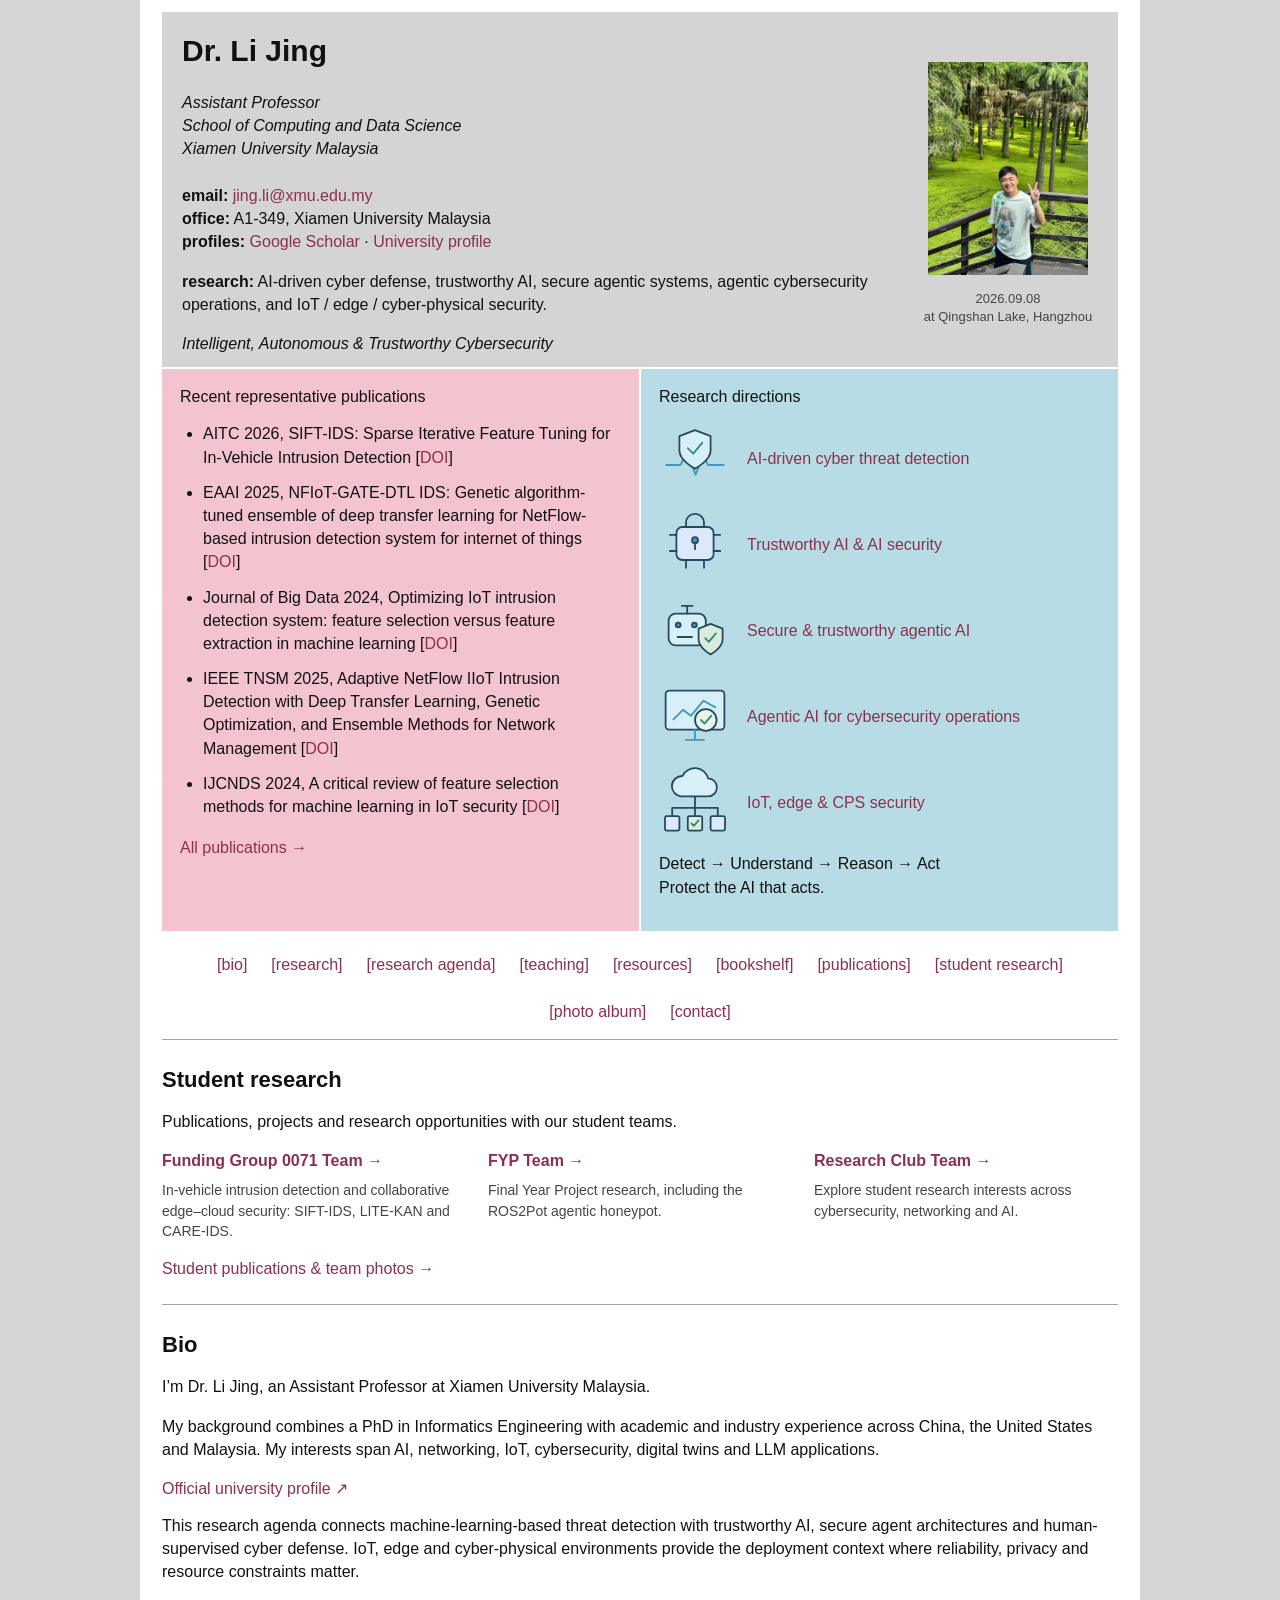
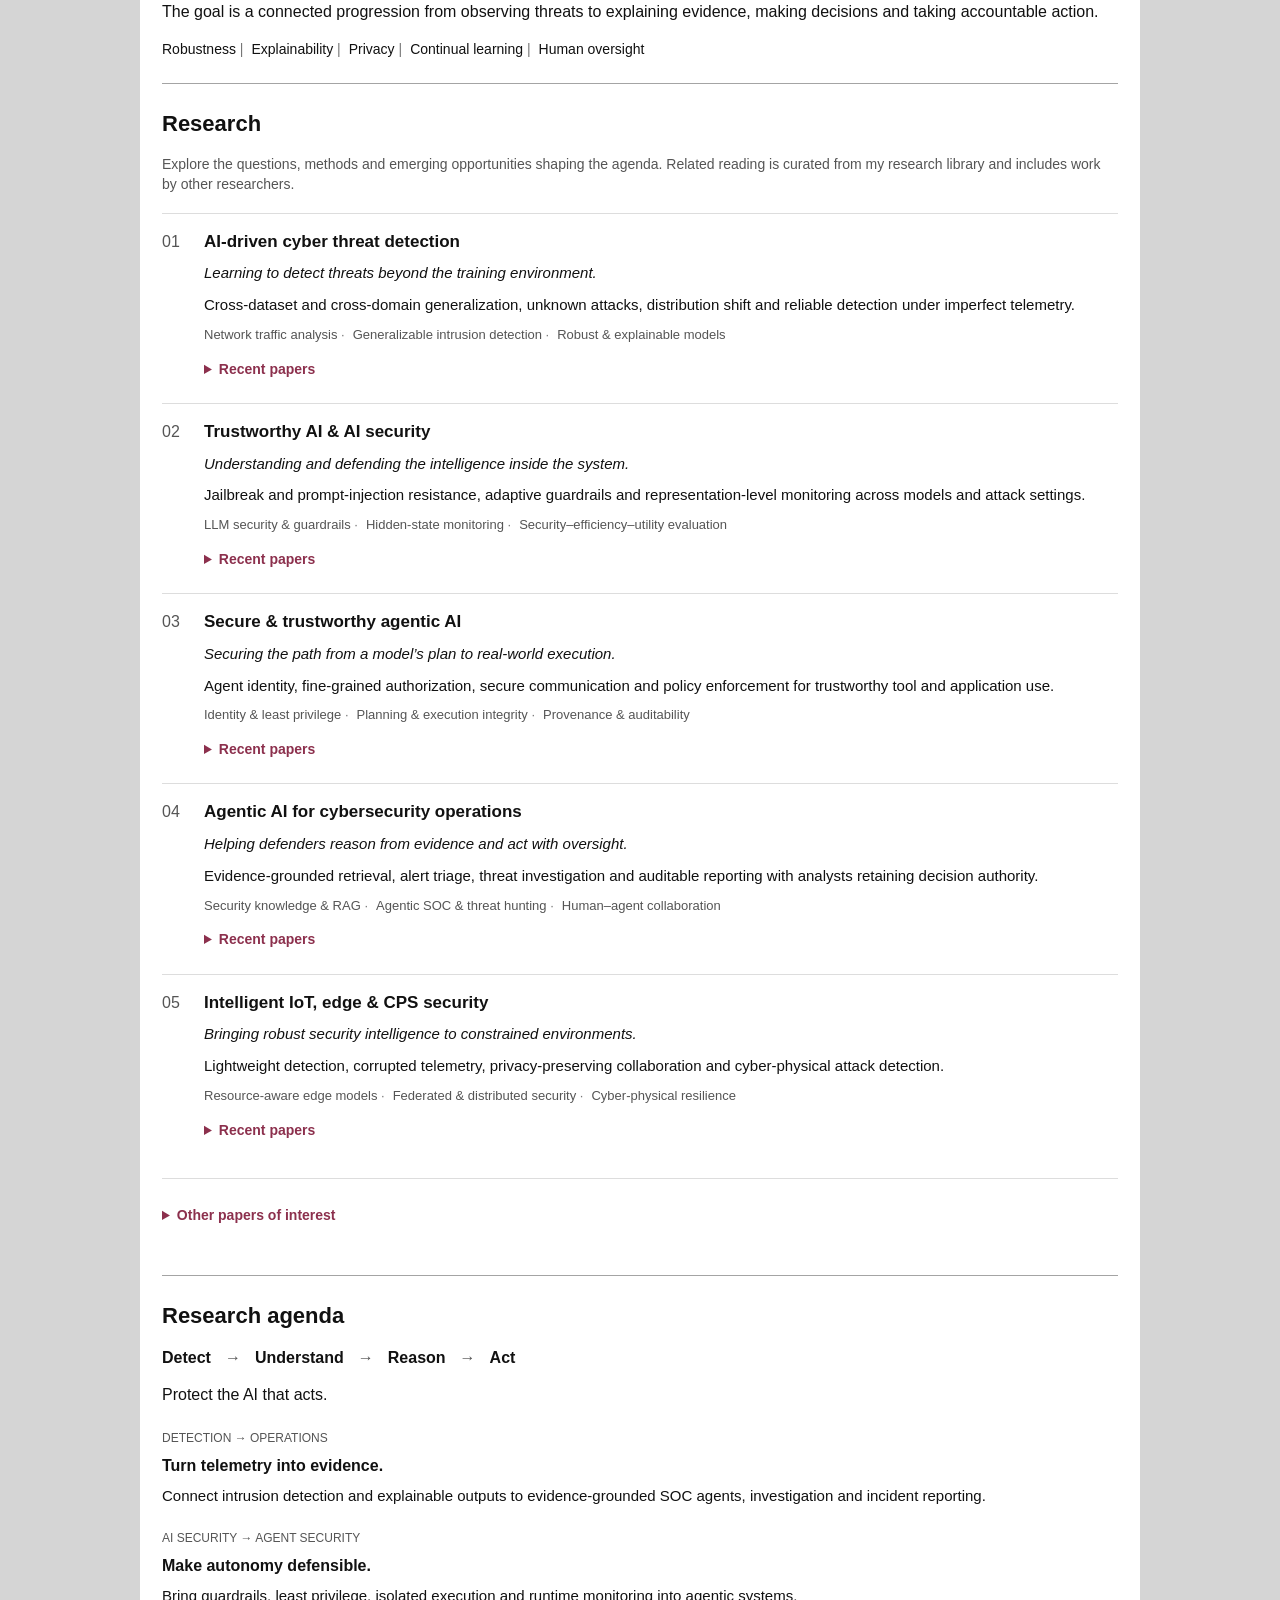
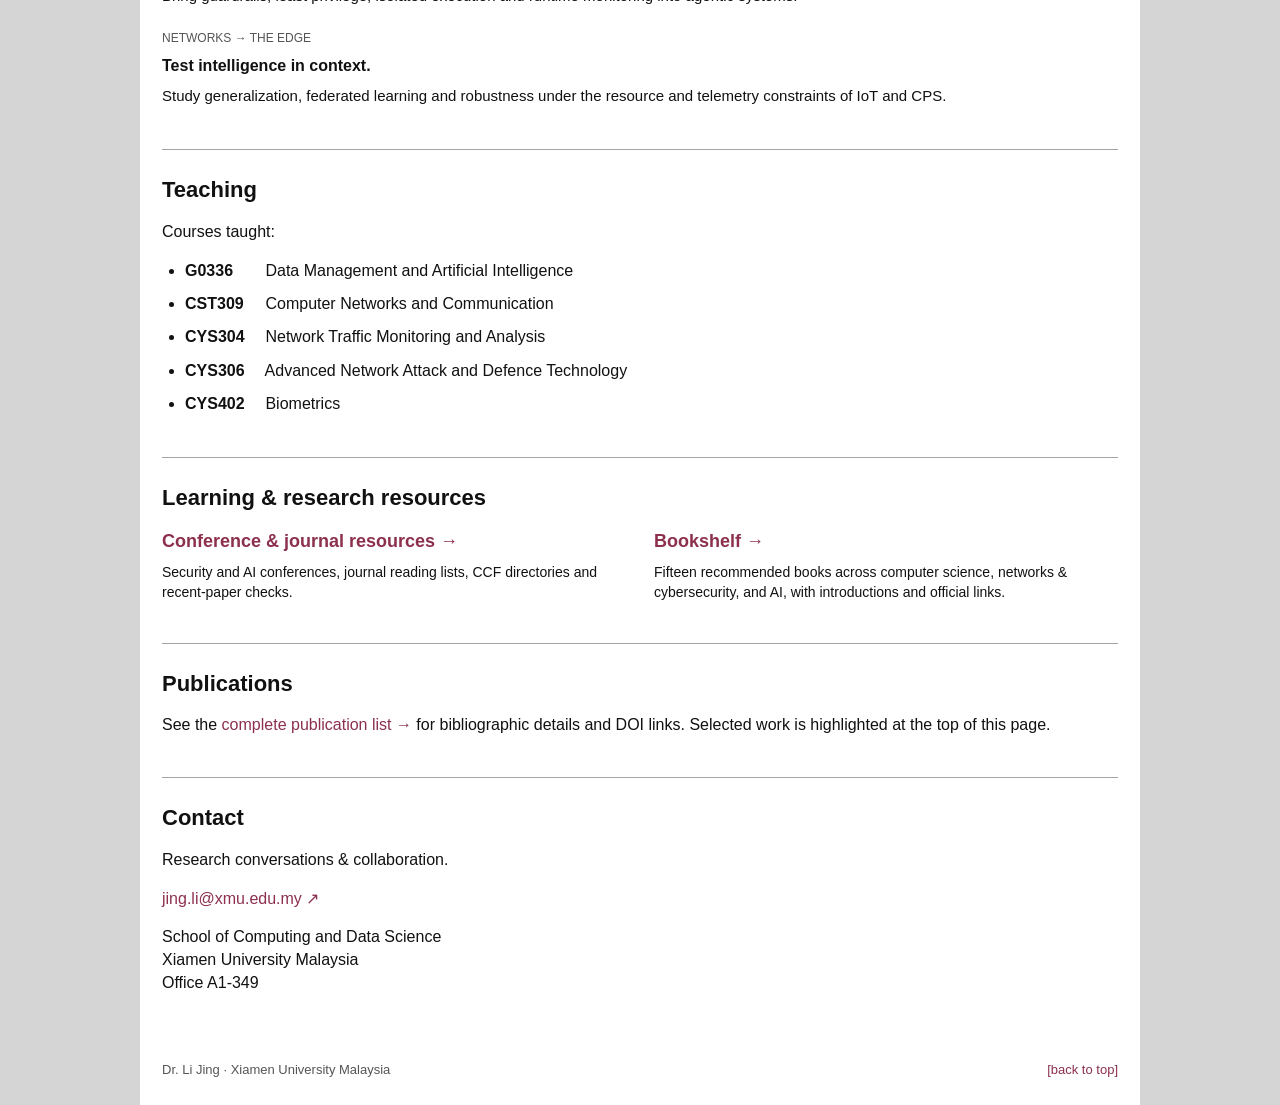
==== commit abae9335: "Shorten homepage and add dedicated content pages" ====
--- a/index.html
+++ b/index.html
@@ -1,6 +1,6 @@
 <!doctype html>
-<html lang="en"><head><meta charset="utf-8"><meta name="viewport" content="width=device-width,initial-scale=1"><meta name="description" content="Research directions in intelligent, autonomous and trustworthy cybersecurity: AI-driven detection, AI security, secure agents, security operations and edge systems."><title>Dr. Li Jing | Cybersecurity & AI Research</title><link rel="stylesheet" href="style.css?v=bookshelf-20261028"></head>
-<body><main><section class="academic-profile" id="home"><div class="profile-info"><h1>Dr. Li Jing</h1><p class="affiliation"><em>Assistant Professor<br>School of Computing and Data Science<br>Xiamen University Malaysia</em></p><p><strong>email:</strong> <a href="mailto:jing.li@xmu.edu.my">jing.li@xmu.edu.my</a><br><strong>office:</strong> A1-349, Xiamen University Malaysia<br><strong>profiles:</strong> <a href="https://scholar.google.com/citations?user=p5Pv4DQAAAAJ&amp;hl=en" target="_blank" rel="noopener">Google Scholar</a> · <a href="https://www.xmu.edu.my/index.php/staff/asst-prof-dr-li-jing" target="_blank" rel="noopener">University profile</a></p><p><strong>research:</strong> AI-driven cyber defense, trustworthy AI, secure agentic systems, agentic cybersecurity operations, and IoT / edge / cyber-physical security.</p><p class="research-theme">Intelligent, Autonomous &amp; Trustworthy Cybersecurity</p></div><figure><img src="portrait.jpg" alt="Dr. Li Jing" width="160" height="160"><figcaption>2026.09.08<br>at Qingshan Lake, Hangzhou</figcaption></figure></section><div class="highlights"><section class="recent"><h2>Recent representative publications</h2><ul><li>AITC 2026, SIFT-IDS: Sparse Iterative Feature Tuning for In-Vehicle Intrusion Detection [<a href="https://doi.org/10.1109/AITC70732.2026.11666574" target="_blank" rel="noopener">DOI</a>]</li><li>EAAI 2025, NFIoT-GATE-DTL IDS: Genetic algorithm-tuned ensemble of deep transfer learning for NetFlow-based intrusion detection system for internet of things [<a href="https://doi.org/10.1016/j.engappai.2025.110046" target="_blank" rel="noopener">DOI</a>]</li><li>Journal of Big Data 2024, Optimizing IoT intrusion detection system: feature selection versus feature extraction in machine learning [<a href="https://doi.org/10.1186/s40537-024-00892-y" target="_blank" rel="noopener">DOI</a>]</li><li>IEEE TNSM 2025, Adaptive NetFlow IIoT Intrusion Detection with Deep Transfer Learning, Genetic Optimization, and Ensemble Methods for Network Management [<a href="https://doi.org/10.1109/TNSM.2025.3617765" target="_blank" rel="noopener">DOI</a>]</li><li>IJCNDS 2024, A critical review of feature selection methods for machine learning in IoT security [<a href="https://doi.org/10.1504/IJCNDS.2024.138214" target="_blank" rel="noopener">DOI</a>]</li></ul><a href="#publications">All publications →</a></section><section class="research-links"><h2>Research directions</h2><ul><li><a href="#rd1"><img src="research-1.svg" alt="" width="72" height="72"><span>AI-driven cyber threat detection</span></a></li><li><a href="#rd2"><img src="research-2.svg" alt="" width="72" height="72"><span>Trustworthy AI &amp; AI security</span></a></li><li><a href="#rd3"><img src="research-3.svg" alt="" width="72" height="72"><span>Secure &amp; trustworthy agentic AI</span></a></li><li><a href="#rd4"><img src="research-4.svg" alt="" width="72" height="72"><span>Agentic AI for cybersecurity operations</span></a></li><li><a href="#rd5"><img src="research-5.svg" alt="" width="72" height="72"><span>IoT, edge &amp; CPS security</span></a></li></ul><p>Detect → Understand → Reason → Act<br>Protect the AI that acts.</p></section></div><nav class="section-nav" aria-label="Section navigation"><a href="#about">[bio]</a> <a href="#research">[research]</a> <a href="#agenda">[research agenda]</a> <a href="#teaching">[teaching]</a> <a href="#paper-resources">[conference &amp; journal resources]</a> <a href="#bookshelf">[bookshelf]</a> <a href="#publications">[publications]</a> <a href="#student-publications">[student publications]</a> <a href="photos.html">[photo album]</a> <a href="#contact">[contact]</a></nav><section class="student-publications" id="student-publications"><h2>Students Research Publications</h2><div class="student-teams"><article class="student-team" id="funding-group-0071"><h3>Funding Group 0071 Team</h3><figure class="team-photo" data-photo="funding-0071-team.jpg" data-alt="Funding Group 0071 Team photo"><div class="photo-placeholder"><span class="photo-symbol" aria-hidden="true">▧</span><span>Team photo</span><small>Photos will appear here.</small></div><figcaption>Funding Group 0071 Team</figcaption></figure><ul><li class="student-paper"><strong><a href="https://doi.org/10.1109/AITC70732.2026.11666574" target="_blank" rel="noopener">SIFT-IDS: Sparse Iterative Feature Tuning for In-Vehicle Intrusion Detection</a></strong><p>Congpu Wang, Jing Li, Weipeng Zeng, Mohammed N.M. Ali, Burra Venkata Durga Kumar, Ahmad Affandi Supli</p><p>2026 International Artificial Intelligence Technology Conference (AITC), pp. 38–44.</p><p class="paper-links">[<a href="sift-ids.pdf" target="_blank" rel="noopener">PDF</a>] [<a href="https://doi.org/10.1109/AITC70732.2026.11666574" target="_blank" rel="noopener">DOI</a>]</p></li><li class="student-paper"><strong><a href="https://scholar.google.com/scholar?q=LITE-KAN%3A%20Efficient%20Bit-level%20Feature%20Extraction%20via%20Linear-equivalent%20Inference-Time%20Encoding%20for%20In-vehicle%20Networks" target="_blank" rel="noopener">LITE-KAN: Efficient Bit-level Feature Extraction via Linear-equivalent Inference-Time Encoding for In-vehicle Networks</a></strong><p>Weipeng Zeng, Jing Li, Congpu Wang</p><p class="paper-links">[<a href="lite-kan.pdf" target="_blank" rel="noopener">PDF</a>] [<a href="https://scholar.google.com/scholar?q=LITE-KAN%3A%20Efficient%20Bit-level%20Feature%20Extraction%20via%20Linear-equivalent%20Inference-Time%20Encoding%20for%20In-vehicle%20Networks" target="_blank" rel="noopener">Google Scholar</a>]</p></li><li class="student-paper"><strong><a href="https://scholar.google.com/scholar?q=CARE-IDS%3A%20Confidence-Aware%20Routing%20for%20Edge-Cloud%20Collaborative%20Network%20Intrusion%20Detection" target="_blank" rel="noopener">CARE-IDS: Confidence-Aware Routing for Edge-Cloud Collaborative Network Intrusion Detection</a></strong><p>Weipeng Zeng, Congpu Wang, Ahmad Affandi Supli, Burra Venkata Durga Kumar</p><p class="paper-links">[<a href="care-ids.pdf" target="_blank" rel="noopener">PDF</a>] [<a href="https://scholar.google.com/scholar?q=CARE-IDS%3A%20Confidence-Aware%20Routing%20for%20Edge-Cloud%20Collaborative%20Network%20Intrusion%20Detection" target="_blank" rel="noopener">Google Scholar</a>]</p></li></ul></article><article class="student-team" id="fyp-team"><h3>FYP (Final Year Project) Team</h3><figure class="team-photo" data-photo="fyp-team.jpg" data-alt="FYP (Final Year Project) Team photo"><div class="photo-placeholder"><span class="photo-symbol" aria-hidden="true">▧</span><span>Team photo</span><small>Photos will appear here.</small></div><figcaption>FYP (Final Year Project) Team</figcaption></figure><ul><li class="student-paper"><strong><a href="https://doi.org/10.1145/3830454.3846411" target="_blank" rel="noopener">Poster: ROS2Pot: An Agentic Honeypot for Proactive Defense Against LLM Agents in ROS 2/DDS Systems</a></strong><p>Yucheng Zheng, Jing Li, Wei-Chuen Yau</p><p>ACM CCS 2026 · Poster · November 15–19, 2026.</p><p class="paper-links">[<a href="ros2pot.pdf" target="_blank" rel="noopener">PDF</a>] [<a href="https://doi.org/10.1145/3830454.3846411" target="_blank" rel="noopener">DOI</a>]</p></li></ul></article><article class="student-team research-club" id="research-club-team"><h3>Research Club Team</h3><figure class="team-photo" data-photo="research-club-team.jpg" data-alt="Research Club Team photo"><div class="photo-placeholder"><span class="photo-symbol" aria-hidden="true">▧</span><span>Team photo</span><small>Photos will appear here.</small></div><figcaption>Research Club Team</figcaption></figure><p>Potential research directions</p><ul class="club-topics"><li>Intrusion Detection</li><li>AI-LLM for Security</li><li>Network in Industries</li><li>Security in LLM</li><li>IoT Security</li><li>SOC Threat Models</li><li>Web Security</li><li>Zero-knowledge proofs</li><li>Credential Extraction Attack</li><li>Malicious Traffic Data Manipulation</li><li>Sentiment Analysis</li><li>DDoS Attack</li><li>Malware Attack</li><li>APT Attack</li><li>Phishing attack</li><li>Quantum computing</li></ul></article></div></section><section class="overview" id="about"><div class="split"><h2>Bio</h2><div><p class="lead">I’m Dr. Li Jing, an Assistant Professor at Xiamen University Malaysia.</p><p>My background combines a PhD in Informatics Engineering with academic and industry experience across China, the United States and Malaysia. My interests span AI, networking, IoT, cybersecurity, digital twins and LLM applications.</p><a class="text-link" href="https://www.xmu.edu.my/index.php/staff/asst-prof-dr-li-jing" target="_blank" rel="noopener">Official university profile ↗</a><p>This research agenda connects machine-learning-based threat detection with trustworthy AI, secure agent architectures and human-supervised cyber defense. IoT, edge and cyber-physical environments provide the deployment context where reliability, privacy and resource constraints matter.</p><p>The goal is a connected progression from observing threats to explaining evidence, making decisions and taking accountable action.</p></div></div><div class="principles"><span>Robustness</span><span>Explainability</span><span>Privacy</span><span>Continual learning</span><span>Human oversight</span></div></section>
+<html lang="en"><head><meta charset="utf-8"><meta name="viewport" content="width=device-width,initial-scale=1"><meta name="description" content="Research directions in intelligent, autonomous and trustworthy cybersecurity: AI-driven detection, AI security, secure agents, security operations and edge systems."><title>Dr. Li Jing | Cybersecurity & AI Research</title><link rel="stylesheet" href="style.css?v=concise-20261028"></head>
+<body><main><section class="academic-profile" id="home"><div class="profile-info"><h1>Dr. Li Jing</h1><p class="affiliation"><em>Assistant Professor<br>School of Computing and Data Science<br>Xiamen University Malaysia</em></p><p><strong>email:</strong> <a href="mailto:jing.li@xmu.edu.my">jing.li@xmu.edu.my</a><br><strong>office:</strong> A1-349, Xiamen University Malaysia<br><strong>profiles:</strong> <a href="https://scholar.google.com/citations?user=p5Pv4DQAAAAJ&amp;hl=en" target="_blank" rel="noopener">Google Scholar</a> · <a href="https://www.xmu.edu.my/index.php/staff/asst-prof-dr-li-jing" target="_blank" rel="noopener">University profile</a></p><p><strong>research:</strong> AI-driven cyber defense, trustworthy AI, secure agentic systems, agentic cybersecurity operations, and IoT / edge / cyber-physical security.</p><p class="research-theme">Intelligent, Autonomous &amp; Trustworthy Cybersecurity</p></div><figure><img src="portrait.jpg" alt="Dr. Li Jing" width="160" height="160"><figcaption>2026.09.08<br>at Qingshan Lake, Hangzhou</figcaption></figure></section><div class="highlights"><section class="recent"><h2>Recent representative publications</h2><ul><li>AITC 2026, SIFT-IDS: Sparse Iterative Feature Tuning for In-Vehicle Intrusion Detection [<a href="https://doi.org/10.1109/AITC70732.2026.11666574" target="_blank" rel="noopener">DOI</a>]</li><li>EAAI 2025, NFIoT-GATE-DTL IDS: Genetic algorithm-tuned ensemble of deep transfer learning for NetFlow-based intrusion detection system for internet of things [<a href="https://doi.org/10.1016/j.engappai.2025.110046" target="_blank" rel="noopener">DOI</a>]</li><li>Journal of Big Data 2024, Optimizing IoT intrusion detection system: feature selection versus feature extraction in machine learning [<a href="https://doi.org/10.1186/s40537-024-00892-y" target="_blank" rel="noopener">DOI</a>]</li><li>IEEE TNSM 2025, Adaptive NetFlow IIoT Intrusion Detection with Deep Transfer Learning, Genetic Optimization, and Ensemble Methods for Network Management [<a href="https://doi.org/10.1109/TNSM.2025.3617765" target="_blank" rel="noopener">DOI</a>]</li><li>IJCNDS 2024, A critical review of feature selection methods for machine learning in IoT security [<a href="https://doi.org/10.1504/IJCNDS.2024.138214" target="_blank" rel="noopener">DOI</a>]</li></ul><a href="publications.html">All publications →</a></section><section class="research-links"><h2>Research directions</h2><ul><li><a href="#rd1"><img src="research-1.svg" alt="" width="72" height="72"><span>AI-driven cyber threat detection</span></a></li><li><a href="#rd2"><img src="research-2.svg" alt="" width="72" height="72"><span>Trustworthy AI &amp; AI security</span></a></li><li><a href="#rd3"><img src="research-3.svg" alt="" width="72" height="72"><span>Secure &amp; trustworthy agentic AI</span></a></li><li><a href="#rd4"><img src="research-4.svg" alt="" width="72" height="72"><span>Agentic AI for cybersecurity operations</span></a></li><li><a href="#rd5"><img src="research-5.svg" alt="" width="72" height="72"><span>IoT, edge &amp; CPS security</span></a></li></ul><p>Detect → Understand → Reason → Act<br>Protect the AI that acts.</p></section></div><nav class="section-nav" aria-label="Section navigation"><a href="#about">[bio]</a> <a href="#research">[research]</a> <a href="#agenda">[research agenda]</a> <a href="#teaching">[teaching]</a> <a href="resources.html">[resources]</a> <a href="bookshelf.html">[bookshelf]</a> <a href="publications.html">[publications]</a> <a href="students.html">[student research]</a> <a href="photos.html">[photo album]</a> <a href="#contact">[contact]</a></nav><section class="student-publications" id="student-publications"><h2>Student research</h2><p>Publications, projects and research opportunities with our student teams.</p><div class="home-team-links"><article id="funding-group-0071"><h3><a href="students.html#funding-group-0071">Funding Group 0071 Team →</a></h3><p>In-vehicle intrusion detection and collaborative edge–cloud security: SIFT-IDS, LITE-KAN and CARE-IDS.</p></article><article id="fyp-team"><h3><a href="students.html#fyp-team">FYP Team →</a></h3><p>Final Year Project research, including the ROS2Pot agentic honeypot.</p></article><article id="research-club-team"><h3><a href="students.html#research-club-team">Research Club Team →</a></h3><p>Explore student research interests across cybersecurity, networking and AI.</p></article></div><a href="students.html">Student publications &amp; team photos →</a></section><section class="overview" id="about"><div class="split"><h2>Bio</h2><div><p class="lead">I’m Dr. Li Jing, an Assistant Professor at Xiamen University Malaysia.</p><p>My background combines a PhD in Informatics Engineering with academic and industry experience across China, the United States and Malaysia. My interests span AI, networking, IoT, cybersecurity, digital twins and LLM applications.</p><a class="text-link" href="https://www.xmu.edu.my/index.php/staff/asst-prof-dr-li-jing" target="_blank" rel="noopener">Official university profile ↗</a><p>This research agenda connects machine-learning-based threat detection with trustworthy AI, secure agent architectures and human-supervised cyber defense. IoT, edge and cyber-physical environments provide the deployment context where reliability, privacy and resource constraints matter.</p><p>The goal is a connected progression from observing threats to explaining evidence, making decisions and taking accountable action.</p></div></div><div class="principles"><span>Robustness</span><span>Explainability</span><span>Privacy</span><span>Continual learning</span><span>Human oversight</span></div></section>
 <section class="research" id="research"><div class="section-top"><div><h2>Research</h2></div><p>Explore the questions, methods and emerging opportunities shaping the agenda. Related reading is curated from my research library and includes work by other researchers.</p></div><div id="directions"></div></section>
 <section class="agenda" id="agenda"><h2>Research agenda</h2><div class="pipeline"><span>Detect</span><i>→</i><span>Understand</span><i>→</i><span>Reason</span><i>→</i><span>Act</span></div><p class="lead">Protect the AI that acts.</p><div class="bridges"><article><small>DETECTION → OPERATIONS</small><h3>Turn telemetry into evidence.</h3><p>Connect intrusion detection and explainable outputs to evidence-grounded SOC agents, investigation and incident reporting.</p></article><article><small>AI SECURITY → AGENT SECURITY</small><h3>Make autonomy defensible.</h3><p>Bring guardrails, least privilege, isolated execution and runtime monitoring into agentic systems.</p></article><article><small>NETWORKS → THE EDGE</small><h3>Test intelligence in context.</h3><p>Study generalization, federated learning and robustness under the resource and telemetry constraints of IoT and CPS.</p></article></div></section>
-<section class="teaching" id="teaching"><h2>Teaching</h2><p>Courses taught:</p><ul><li><strong>G0336</strong> Data Management and Artificial Intelligence</li><li><strong>CST309</strong> Computer Networks and Communication</li><li><strong>CYS304</strong> Network Traffic Monitoring and Analysis</li><li><strong>CYS306</strong> Advanced Network Attack and Defence Technology</li><li><strong>CYS402</strong> Biometrics</li></ul></section><section class="conference-resources" id="paper-resources"><h2>Top Conference and Journal Resources</h2><p>Starting points for students to discover research papers, browse conference proceedings and journal articles, and explore research venues.</p><div class="resource-columns"><article><h3>Four leading cybersecurity conferences</h3><ul><li><strong>IEEE S&amp;P</strong> — IEEE Symposium on Security and Privacy<br><a href="https://www.ieee-security.org/TC/SP-Index.html" target="_blank" rel="noopener">Website</a> · <a href="https://www.ieee-security.org/TC/SP-Proceedings.html" target="_blank" rel="noopener">Proceedings</a></li><li><strong>USENIX Security</strong> — USENIX Security Symposium<br><a href="https://www.usenix.org/conferences/byname/108" target="_blank" rel="noopener">Website</a> · <a href="https://www.usenix.org/conference/usenixsecurity26/technical-sessions" target="_blank" rel="noopener">2026 papers</a></li><li><strong>ACM CCS</strong> — ACM Conference on Computer and Communications Security<br><a href="https://sigsac.org/ccs.html" target="_blank" rel="noopener">Website</a> · <a href="https://dl.acm.org/conference/ccs/proceedings" target="_blank" rel="noopener">Proceedings</a></li><li><strong>NDSS</strong> — Network and Distributed System Security Symposium<br><a href="https://www.ndss-symposium.org/" target="_blank" rel="noopener">Website</a> · <a href="https://www.ndss-symposium.org/ndss2026/accepted-papers/" target="_blank" rel="noopener">2026 papers</a></li></ul></article><article><h3>Leading AI conferences</h3><ul><li><strong>NeurIPS</strong> — Neural Information Processing Systems<br><a href="https://neurips.cc/" target="_blank" rel="noopener">Website</a> · <a href="https://papers.nips.cc/" target="_blank" rel="noopener">Proceedings</a></li><li><strong>ICML</strong> — International Conference on Machine Learning<br><a href="https://icml.cc/" target="_blank" rel="noopener">Website</a> · <a href="https://proceedings.mlr.press/" target="_blank" rel="noopener">Proceedings (PMLR)</a></li><li><strong>ICLR</strong> — International Conference on Learning Representations<br><a href="https://iclr.cc/" target="_blank" rel="noopener">Website</a> · <a href="https://openreview.net/group?id=ICLR.cc" target="_blank" rel="noopener">Papers (OpenReview)</a></li><li><strong>AAAI</strong> — AAAI Conference on Artificial Intelligence<br><a href="https://aaai.org/" target="_blank" rel="noopener">Website</a> · <a href="https://ojs.aaai.org/index.php/AAAI" target="_blank" rel="noopener">Proceedings</a></li><li><strong>IJCAI</strong> — International Joint Conference on Artificial Intelligence<br><a href="https://www.ijcai.org/" target="_blank" rel="noopener">Website</a> · <a href="https://ijcai.org/all_proceedings/" target="_blank" rel="noopener">Proceedings</a></li><li><strong>CVPR / ICCV</strong> — Computer vision<br><a href="https://www.thecvf.com/" target="_blank" rel="noopener">Website</a> · <a href="https://openaccess.thecvf.com/" target="_blank" rel="noopener">Open-access papers</a></li><li><strong>ACL / EMNLP</strong> — Natural language processing<br><a href="https://www.aclweb.org/portal/" target="_blank" rel="noopener">Website</a> · <a href="https://aclanthology.org/" target="_blank" rel="noopener">Papers (ACL Anthology)</a></li></ul></article></div><div class="resource-columns journal-resources"><article><h3>Surveys &amp; literature reviews</h3><p class="resource-note">Build background, compare methods and identify research gaps.</p><ul><li><a href="https://dl.acm.org/journal/csur" target="_blank" rel="noopener">ACM Computing Surveys (CSUR)</a></li><li><a href="https://www.sciencedirect.com/journal/computer-science-review" target="_blank" rel="noopener">Computer Science Review</a></li><li><a href="https://www.comsoc.org/publications/journals/ieee-communications-surveys-tutorials" target="_blank" rel="noopener">IEEE Communications Surveys &amp; Tutorials</a></li><li><a href="https://link.springer.com/journal/10462" target="_blank" rel="noopener">Artificial Intelligence Review</a></li><li><a href="https://cis.ieee.org/publications/t-emerging-topics-in-ci" target="_blank" rel="noopener">IEEE Transactions on Emerging Topics in Computational Intelligence (TETCI)</a></li></ul></article><article><h3>Empirical cybersecurity research</h3><p class="resource-note">Explore new methods, experimental evaluations and security applications.</p><ul><li><a href="https://signalprocessingsociety.org/publications-resources/ieee-transactions-information-forensics-and-security" target="_blank" rel="noopener">IEEE Transactions on Information Forensics and Security (TIFS)</a></li><li><a href="https://www.sciencedirect.com/journal/computers-and-security" target="_blank" rel="noopener">Computers &amp; Security</a></li><li><a href="https://www.computer.org/csdl/journal/tq" target="_blank" rel="noopener">IEEE Transactions on Dependable and Secure Computing (TDSC)</a></li><li><a href="https://www.sciencedirect.com/journal/journal-of-information-security-and-applications" target="_blank" rel="noopener">Journal of Information Security and Applications (JISA)</a></li><li><a href="https://link.springer.com/journal/10207" target="_blank" rel="noopener">International Journal of Information Security (IJIS)</a></li></ul></article></div><article class="ccf-resources"><h3>CCF recommended conferences &amp; journals</h3><p><a href="https://www.ccf.org.cn/Academic_Evaluation/By_category/" target="_blank" rel="noopener">CCF directory by research area</a> · <a href="https://www.ccf.org.cn/Academic_Evaluation/NIS/" target="_blank" rel="noopener">Network &amp; information security</a> · <a href="https://www.ccf.org.cn/Academic_Evaluation/AI/" target="_blank" rel="noopener">Artificial intelligence</a></p><p class="resource-note">Browse the official China Computer Federation directory for A, B and C venue categories. Use the proceedings links above to read papers; for other years, select a year on the conference website.</p></article></section><section class="bookshelf" id="bookshelf"><h2>Bookshelf</h2><p>Fifteen recommended books for building foundations and preparing for research. Each selection links to an author or publisher resource.</p><nav class="bookshelf-nav" aria-label="Bookshelf categories"><a href="#books-1">Computer Science</a> · <a href="#books-2">Computer Networks &amp; Cybersecurity</a> · <a href="#books-3">Artificial Intelligence</a></nav><article class="book-category" id="books-1"><h3>Computer Science</h3><p class="book-start">Start with SICP for programming concepts, then CS:APP and OSTEP for systems.</p><ol class="book-grid"><li class="book"><h4><a href="https://mitpress.mit.edu/9780262046305/introduction-to-algorithms/" target="_blank" rel="noopener">Introduction to Algorithms</a></h4><p class="book-authors">Thomas H. Cormen, Charles E. Leiserson, Ronald L. Rivest &amp; Clifford Stein</p><p>A comprehensive reference for data structures, algorithm design and complexity analysis. Useful for learning to justify correctness and compare computational costs.</p><a class="book-resource" href="https://mitpress.mit.edu/9780262046305/introduction-to-algorithms/" target="_blank" rel="noopener">Publisher ↗</a></li><li class="book"><h4><a href="https://sicp.sourceacademy.org/" target="_blank" rel="noopener">Structure and Interpretation of Computer Programs</a></h4><p class="book-authors">Harold Abelson &amp; Gerald Jay Sussman, with Julie Sussman</p><p>Develops computational thinking through abstraction, recursion, interpreters and program structure. The linked comparison edition places Scheme and JavaScript treatments side by side.</p><a class="book-resource" href="https://sicp.sourceacademy.org/" target="_blank" rel="noopener">Online text ↗</a></li><li class="book"><h4><a href="https://csapp.cs.cmu.edu/3e/perspective.html" target="_blank" rel="noopener">Computer Systems: A Programmer’s Perspective</a></h4><p class="book-authors">Randal E. Bryant &amp; David R. O’Hallaron</p><p>Connects programs to the machine beneath them: data representation, assembly, memory, linking and concurrency. A strong foundation for systems and security work.</p><a class="book-resource" href="https://csapp.cs.cmu.edu/3e/perspective.html" target="_blank" rel="noopener">Author resources ↗</a></li><li class="book"><h4><a href="https://pages.cs.wisc.edu/~remzi/OSTEP/" target="_blank" rel="noopener">Operating Systems: Three Easy Pieces</a></h4><p class="book-authors">Remzi H. Arpaci-Dusseau &amp; Andrea C. Arpaci-Dusseau</p><p>Explains operating systems through virtualization, concurrency and persistence. Clear examples and exercises help readers understand processes, memory, threads and storage.</p><a class="book-resource" href="https://pages.cs.wisc.edu/~remzi/OSTEP/" target="_blank" rel="noopener">Free online text ↗</a></li><li class="book"><h4><a href="https://www.oreilly.com/library/view/designing-data-intensive-applications/9781098119058/" target="_blank" rel="noopener">Designing Data-Intensive Applications, 2nd edition</a></h4><p class="book-authors">Martin Kleppmann &amp; Chris Riccomini</p><p>Examines reliability, scalability and the tradeoffs behind databases and distributed systems. Helps students reason about replication, consistency and data-processing architectures.</p><a class="book-resource" href="https://www.oreilly.com/library/view/designing-data-intensive-applications/9781098119058/" target="_blank" rel="noopener">Publisher ↗</a></li></ol></article><article class="book-category" id="books-2"><h3>Computer Networks &amp; Cybersecurity</h3><p class="book-start">Start with Computer Networking and Computer Security; use the others for deeper study.</p><ol class="book-grid"><li class="book"><h4><a href="https://gaia.cs.umass.edu/kurose_ross/" target="_blank" rel="noopener">Computer Networking: A Top-Down Approach</a></h4><p class="book-authors">James F. Kurose &amp; Keith W. Ross</p><p>Introduces networking from applications down to transport, routing and the link layer. Companion Wireshark labs connect protocol concepts with real packet traces.</p><a class="book-resource" href="https://gaia.cs.umass.edu/kurose_ross/" target="_blank" rel="noopener">Author resources ↗</a></li><li class="book"><h4><a href="https://www.informit.com/store/tcp-ip-illustrated-volume-1-the-protocols-9780321336316" target="_blank" rel="noopener">TCP/IP Illustrated, Volume 1: The Protocols, 2nd edition</a></h4><p class="book-authors">Kevin R. Fall &amp; W. Richard Stevens</p><p>Uses packet-level examples to explain how TCP/IP protocols behave in practice. Particularly useful for traffic analysis, troubleshooting and understanding protocol edge cases.</p><a class="book-resource" href="https://www.informit.com/store/tcp-ip-illustrated-volume-1-the-protocols-9780321336316" target="_blank" rel="noopener">Publisher ↗</a></li><li class="book"><h4><a href="https://www.pearson.com/en-us/subject-catalog/p/computer-security-principles-and-practice/P200000010333" target="_blank" rel="noopener">Computer Security: Principles and Practice</a></h4><p class="book-authors">William Stallings &amp; Lawrie Brown</p><p>Provides a broad foundation in threats, access control, software security and defensive mechanisms. A useful bridge between introductory coursework and applied security projects.</p><a class="book-resource" href="https://www.pearson.com/en-us/subject-catalog/p/computer-security-principles-and-practice/P200000010333" target="_blank" rel="noopener">Publisher ↗</a></li><li class="book"><h4><a href="https://www.cl.cam.ac.uk/archive/rja14/book.html" target="_blank" rel="noopener">Security Engineering</a></h4><p class="book-authors">Ross Anderson</p><p>Explores how dependable, secure systems are built—and why they fail. Combines technical mechanisms with human factors, economics and lessons from real deployments.</p><a class="book-resource" href="https://www.cl.cam.ac.uk/archive/rja14/book.html" target="_blank" rel="noopener">Author resources &amp; online chapters ↗</a></li><li class="book"><h4><a href="https://www.schneier.com/books/cryptography-engineering/" target="_blank" rel="noopener">Cryptography Engineering</a></h4><p class="book-authors">Niels Ferguson, Bruce Schneier &amp; Tadayoshi Kohno</p><p>Focuses on using cryptography correctly within real systems, including key management and protocol design. Helps readers recognize the gap between secure primitives and secure implementations.</p><a class="book-resource" href="https://www.schneier.com/books/cryptography-engineering/" target="_blank" rel="noopener">Author resources ↗</a></li></ol></article><article class="book-category" id="books-3"><h3>Artificial Intelligence</h3><p class="book-start">Start with AIMA for breadth; build probability and linear algebra before the more mathematical texts.</p><ol class="book-grid"><li class="book"><h4><a href="https://aima.cs.berkeley.edu/" target="_blank" rel="noopener">Artificial Intelligence: A Modern Approach</a></h4><p class="book-authors">Stuart Russell &amp; Peter Norvig</p><p>A broad introduction to intelligent agents, search, reasoning, planning, uncertainty and learning. Provides a conceptual map for choosing an AI research direction.</p><a class="book-resource" href="https://aima.cs.berkeley.edu/" target="_blank" rel="noopener">Author resources ↗</a></li><li class="book"><h4><a href="https://www.microsoft.com/en-us/research/people/cmbishop/prml-book/" target="_blank" rel="noopener">Pattern Recognition and Machine Learning</a></h4><p class="book-authors">Christopher M. Bishop</p><p>Builds machine learning from probability, Bayesian inference and statistical models. Useful for understanding model assumptions, uncertainty and the mathematics behind learning algorithms.</p><a class="book-resource" href="https://www.microsoft.com/en-us/research/people/cmbishop/prml-book/" target="_blank" rel="noopener">Author resources &amp; free text ↗</a></li><li class="book"><h4><a href="https://www.deeplearningbook.org/" target="_blank" rel="noopener">Deep Learning</a></h4><p class="book-authors">Ian Goodfellow, Yoshua Bengio &amp; Aaron Courville</p><p>Explains neural-network fundamentals, optimization, regularization and representation learning. A mathematical foundation for understanding modern deep models and their limitations.</p><a class="book-resource" href="https://www.deeplearningbook.org/" target="_blank" rel="noopener">Free online text ↗</a></li><li class="book"><h4><a href="https://probml.github.io/pml-book/book1.html" target="_blank" rel="noopener">Probabilistic Machine Learning: An Introduction</a></h4><p class="book-authors">Kevin Patrick Murphy</p><p>Presents supervised and unsupervised learning through a probabilistic framework. Connects core theory with modern methods and accompanying computational examples.</p><a class="book-resource" href="https://probml.github.io/pml-book/book1.html" target="_blank" rel="noopener">Author resources &amp; online text ↗</a></li><li class="book"><h4><a href="https://mitpress.mit.edu/9780262039246/reinforcement-learning/" target="_blank" rel="noopener">Reinforcement Learning: An Introduction, 2nd edition</a></h4><p class="book-authors">Richard S. Sutton &amp; Andrew G. Barto</p><p>Introduces learning through interaction, including Markov decision processes, value functions, temporal-difference learning and policy gradients. Useful preparation for sequential decision-making and agent research.</p><a class="book-resource" href="https://mitpress.mit.edu/9780262039246/reinforcement-learning/" target="_blank" rel="noopener">Publisher ↗</a></li></ol></article></section><section class="reading" id="publications"><div class="section-top"><h2>Publications</h2><p>Publications from my Google Scholar profile, ordered by year.</p></div><article class="publication"><small>2026</small><h3><a href="https://doi.org/10.1109/AITC70732.2026.11666574" target="_blank" rel="noopener">SIFT-IDS: Sparse Iterative Feature Tuning for In-Vehicle Intrusion Detection</a></h3><p>C Wang, J Li, W Zeng, MNM Ali, BVD Kumar, AA Supli<br>2026 International Artificial Intelligence Technology Conference (AITC), 38-44, 2026</p></article><article class="publication"><small>2025</small><h3><a href="https://doi.org/10.1016/j.engappai.2025.110046" target="_blank" rel="noopener">NFIoT-GATE-DTL IDS: Genetic algorithm-tuned ensemble of deep transfer learning for NetFlow-based intrusion detection system for internet of things</a></h3><p>J Li, H Chen, MS Othman, N Salim, LM Yusuf, SR Kumaran<br>Engineering Applications of Artificial Intelligence 143, 110046, 2025</p></article><article class="publication"><small>2025</small><h3><a href="https://doi.org/10.1504/IJESDF.2025.143475" target="_blank" rel="noopener">IoT security: a systematic literature review of feature selection methods for machine learning-based attack classification</a></h3><p>J Li, MS Othman, C Hewan, LM Yusuf<br>International Journal of Electronic Security and Digital Forensics, 2025</p></article><article class="publication"><small>2025</small><h3><a href="https://doi.org/10.1109/TNSM.2025.3617765" target="_blank" rel="noopener">Adaptive netflow iiot intrusion detection with deep transfer learning, genetic optimization, and ensemble methods for network management</a></h3><p>J Li, MS Othman, X Ying, DSM Hassan, H Chen, LM Yusuf<br>IEEE Transactions on Network and Service Management, 2025</p></article><article class="publication"><small>2025</small><h3><a href="https://scholar.google.com/citations?view_op=view_citation&amp;hl=en&amp;user=p5Pv4DQAAAAJ&amp;citation_for_view=p5Pv4DQAAAAJ:Tyk-4Ss8FVUC" target="_blank" rel="noopener">Cross-Platform Social Media Sentiment Analysis on Indonesia&#x27;s Free Meal Program Using Machine and Deep Learning Techniques</a></h3><p>MSO Li Jing, Rizki Syaputra, Liao Xiuya<br>International Conference on Technology Informatics 58, 2025</p></article><article class="publication"><small>2024</small><h3><a href="https://doi.org/10.1186/s40537-024-00892-y" target="_blank" rel="noopener">Optimizing IoT intrusion detection system: feature selection versus feature extraction in machine learning</a></h3><p>J Li, MS Othman, H Chen, LM Yusuf<br>Journal of Big Data 11 (1), 36, 2024</p></article><article class="publication"><small>2024</small><h3><a href="https://doi.org/10.1016/j.iswa.2024.200407" target="_blank" rel="noopener">Enhancing IoT security: A comparative study of feature reduction techniques for intrusion detection system</a></h3><p>J Li, H Chen, MO Shahizan, LM Yusuf<br>Intelligent Systems with Applications 23, 200407, 2024</p></article><article class="publication"><small>2024</small><h3><a href="https://doi.org/10.1504/IJCNDS.2024.138214" target="_blank" rel="noopener">A critical review of feature selection methods for machine learning in IoT security</a></h3><p>J Li, MS Othman, H Chen, LM Yusuf<br>International Journal of Communication Networks and Distributed Systems 30 , 2024</p></article><article class="publication"><small>2024</small><h3><a href="https://doi.org/10.1109/PCDS61776.2024.10743769" target="_blank" rel="noopener">Cybersecurity Insights: Analyzing IoT Data Through Statistical and Visualization Techniques</a></h3><p>J Li, MS Othman, H Chen, LM Yusuf<br>2024 International Symposium on Parallel Computing and Distributed Systems , 2024</p></article><article class="publication"><small>2023</small><h3><a href="https://scholar.google.com/citations?view_op=view_citation&amp;hl=en&amp;user=p5Pv4DQAAAAJ&amp;citation_for_view=p5Pv4DQAAAAJ:Y0pCki6q_DkC" target="_blank" rel="noopener">Safeguarding IoT: A Comprehensive Review of Machine Learning Feature Selection Methods</a></h3><p>MSO Jing Li<br>Postgraduate Annual Seminar 2023 (PARS 2023), Faculty of Computing , 2023</p></article></section><section class="contact overview" id="contact"><div class="split"><h2>Contact</h2><div><p class="lead">Research conversations & collaboration.</p><a class="contact-email" href="mailto:jing.li@xmu.edu.my">jing.li@xmu.edu.my ↗</a><p>School of Computing and Data Science<br>Xiamen University Malaysia<br>Office A1-349</p></div></div></section></main><footer>Dr. Li Jing · Xiamen University Malaysia <a href="#home">[back to top]</a></footer><script src="script.js?v=conference-updates-20261028"></script></body></html>
+<section class="teaching" id="teaching"><h2>Teaching</h2><p>Courses taught:</p><ul><li><strong>G0336</strong> Data Management and Artificial Intelligence</li><li><strong>CST309</strong> Computer Networks and Communication</li><li><strong>CYS304</strong> Network Traffic Monitoring and Analysis</li><li><strong>CYS306</strong> Advanced Network Attack and Defence Technology</li><li><strong>CYS402</strong> Biometrics</li></ul></section><section class="home-resources" id="paper-resources"><h2>Learning &amp; research resources</h2><div class="resource-columns"><article><h3><a href="resources.html">Conference &amp; journal resources →</a></h3><p>Security and AI conferences, journal reading lists, CCF directories and recent-paper checks.</p></article><article id="bookshelf"><h3><a href="bookshelf.html">Bookshelf →</a></h3><p>Fifteen recommended books across computer science, networks &amp; cybersecurity, and AI, with introductions and official links.</p></article></div></section><section class="reading" id="publications"><h2>Publications</h2><p>See the <a href="publications.html">complete publication list →</a> for bibliographic details and DOI links. Selected work is highlighted at the top of this page.</p></section><section class="contact overview" id="contact"><div class="split"><h2>Contact</h2><div><p class="lead">Research conversations & collaboration.</p><a class="contact-email" href="mailto:jing.li@xmu.edu.my">jing.li@xmu.edu.my ↗</a><p>School of Computing and Data Science<br>Xiamen University Malaysia<br>Office A1-349</p></div></div></section></main><footer>Dr. Li Jing · Xiamen University Malaysia <a href="#home">[back to top]</a></footer><script src="script.js?v=concise-20261028"></script></body></html>
--- a/style.css
+++ b/style.css
@@ -23,3 +23,5 @@
 .conference-update{display:inline-block;margin-left:7px;font-size:11px;line-height:1.5;padding:1px 6px;border-radius:9px;background:#e7f4e9;color:#246337;font-weight:bold}.conference-update-list{margin:8px 0;font-size:12px}.conference-update-list summary{font-size:12px}.conference-update-list li{font-size:12px;margin-bottom:8px}.conference-check-note{font-size:12px;color:#666;margin:12px 0 18px}.conference-check-note a{text-decoration:underline}
 
 .bookshelf{border-top:1px solid var(--rule);padding:24px 0}.bookshelf-nav{font-size:14px;margin:16px 0 24px}.book-category{margin:24px 0}.book-category h3{font-size:18px}.book-start{font-size:13px;color:#555}.book-grid{display:grid;grid-template-columns:1fr 1fr;gap:14px 28px;padding-left:22px}.book{padding:12px 4px 10px 2px;border-top:1px solid #ddd;font-size:14px;margin-bottom:0}.book h4{font-size:15px;margin:0 0 6px;line-height:1.45}.book p{margin-bottom:8px}.book .book-authors{font-size:12px;color:#666}.book-resource{font-size:12px}@media(max-width:650px){.book-grid{grid-template-columns:1fr}}
+
+.subpage-nav{display:flex;flex-wrap:wrap;gap:10px 20px;padding:14px 0 24px;border-bottom:1px solid var(--rule);font-size:14px}.subpage-nav [aria-current=page]{font-weight:bold}.resource-page{min-height:85vh}.resource-page h1{font-size:27px;margin-bottom:16px}.home-resources{border-top:1px solid var(--rule);padding:24px 0}.home-resources .resource-columns{margin-top:0}.home-resources p,.home-team-links p{font-size:14px}.home-team-links{display:grid;grid-template-columns:repeat(3,minmax(0,1fr));gap:22px}.home-team-links h3{font-size:16px}.home-team-links p{color:#444}@media(max-width:650px){.home-team-links{grid-template-columns:1fr;gap:8px}}
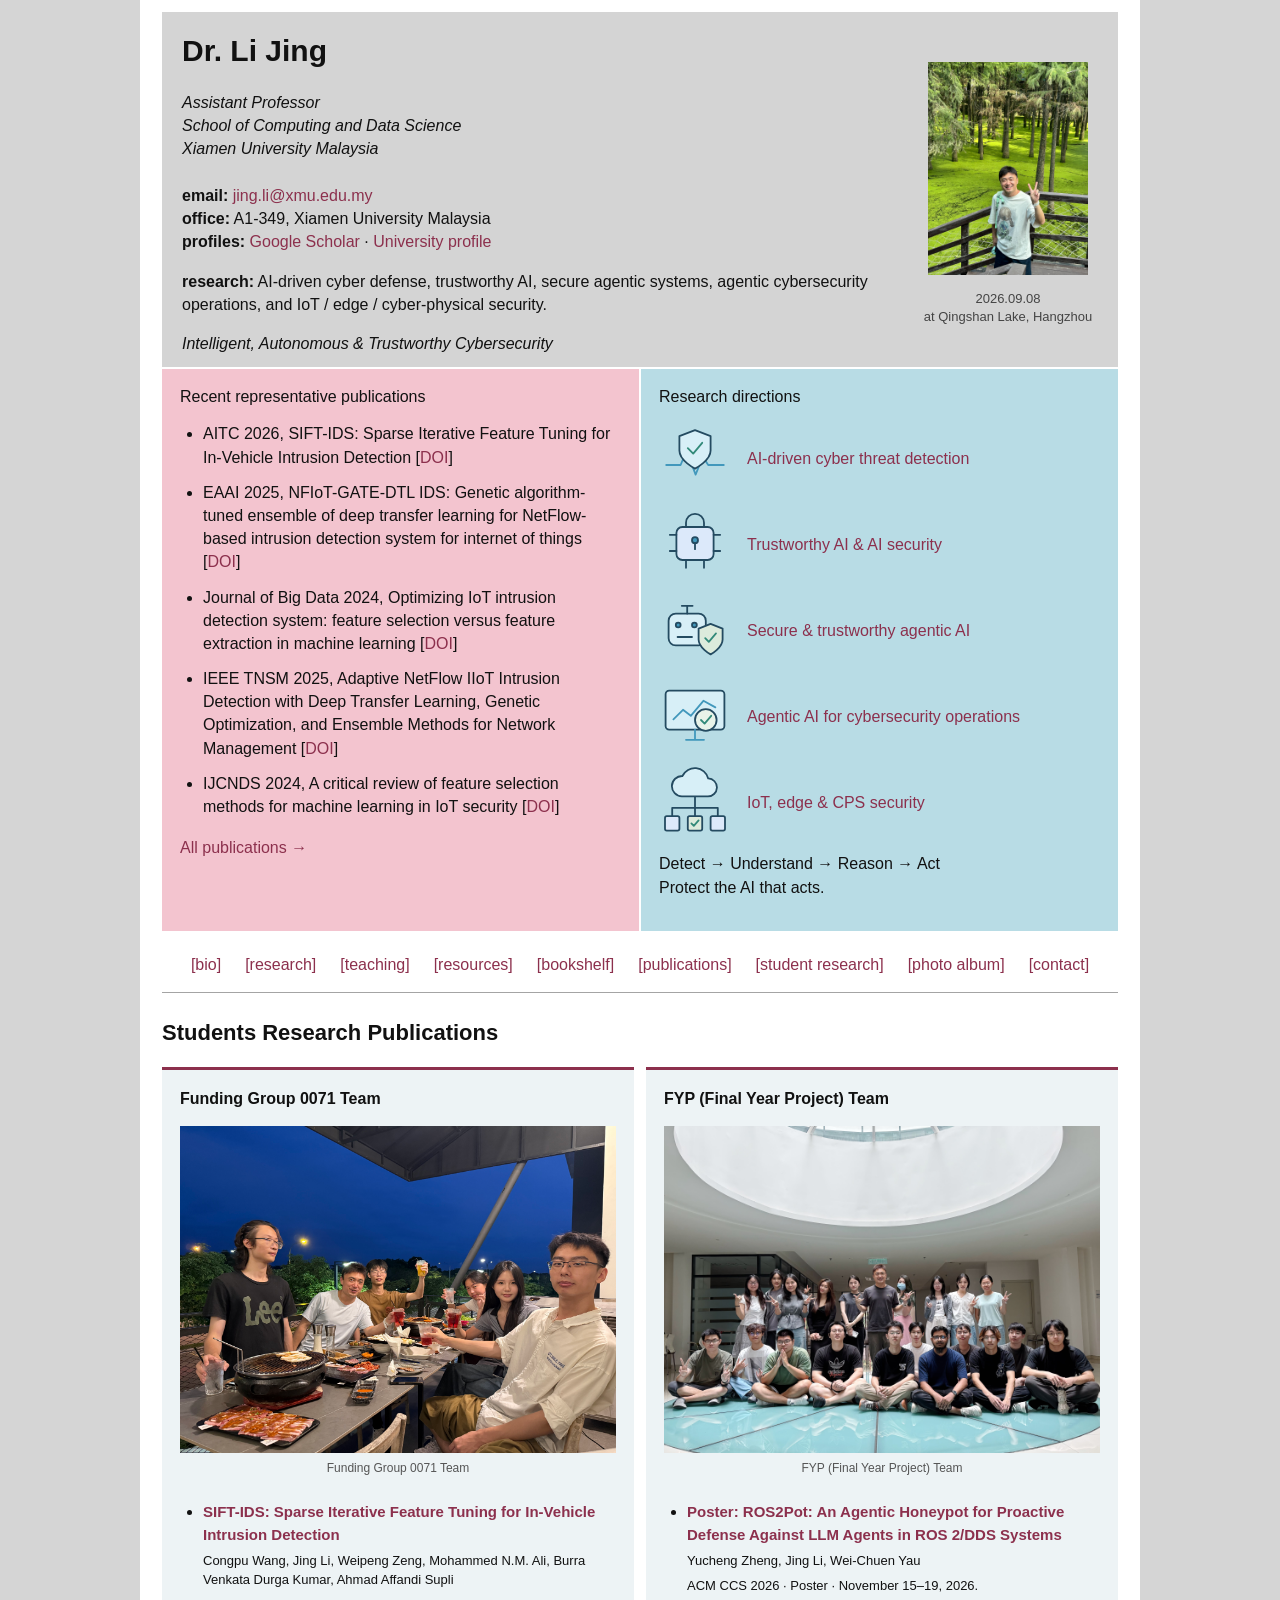
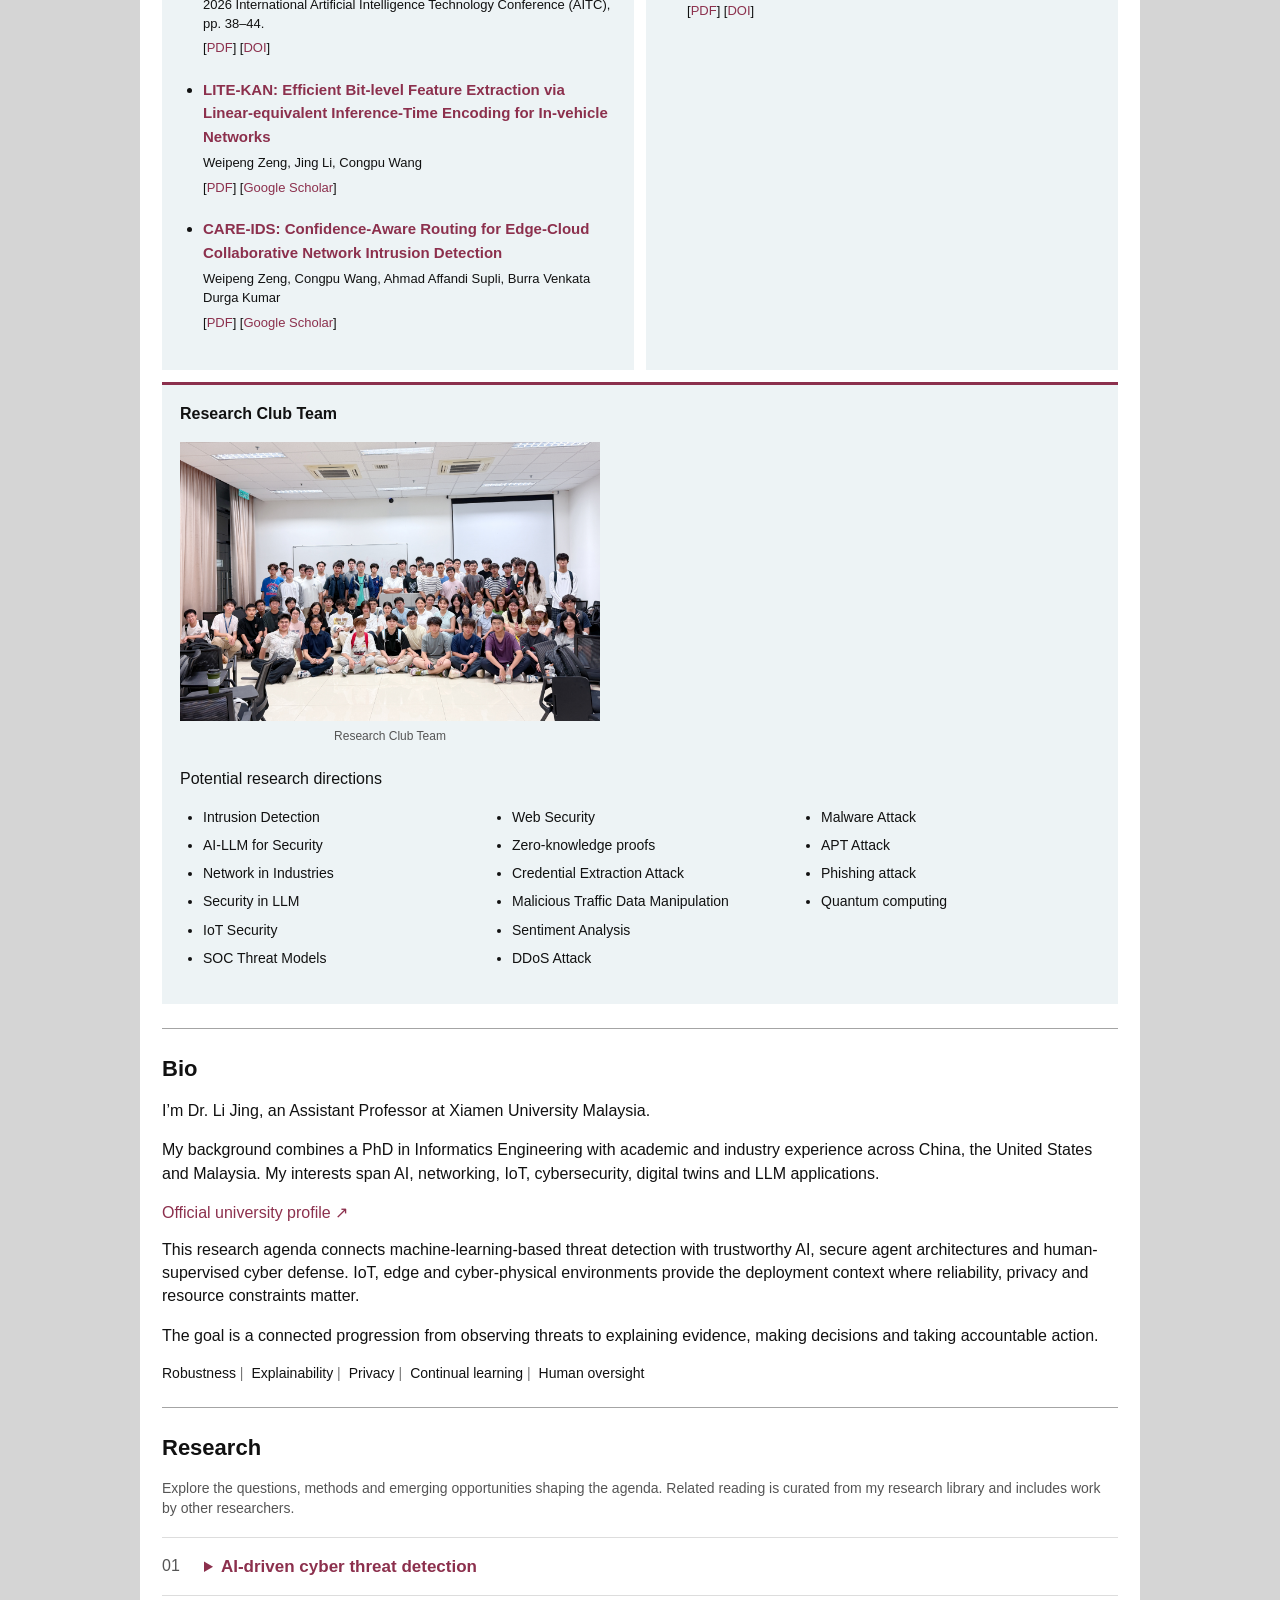
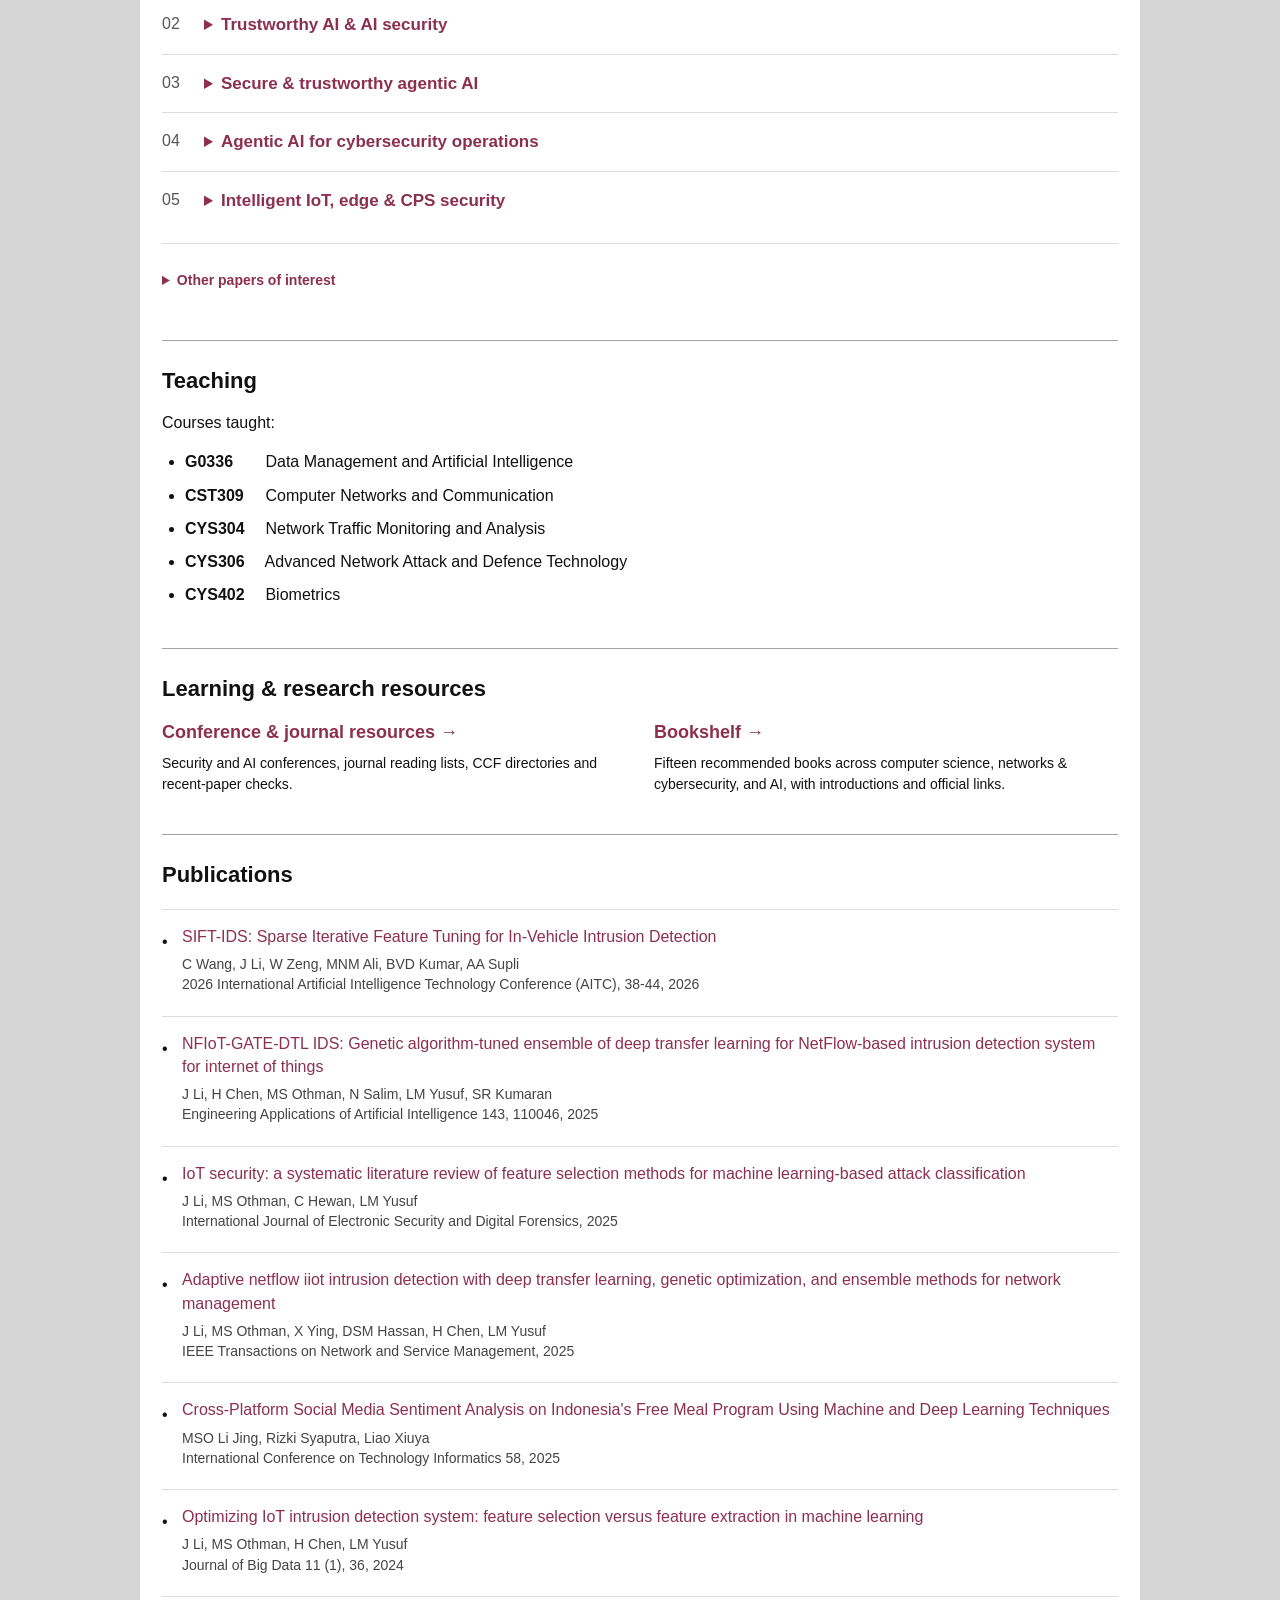
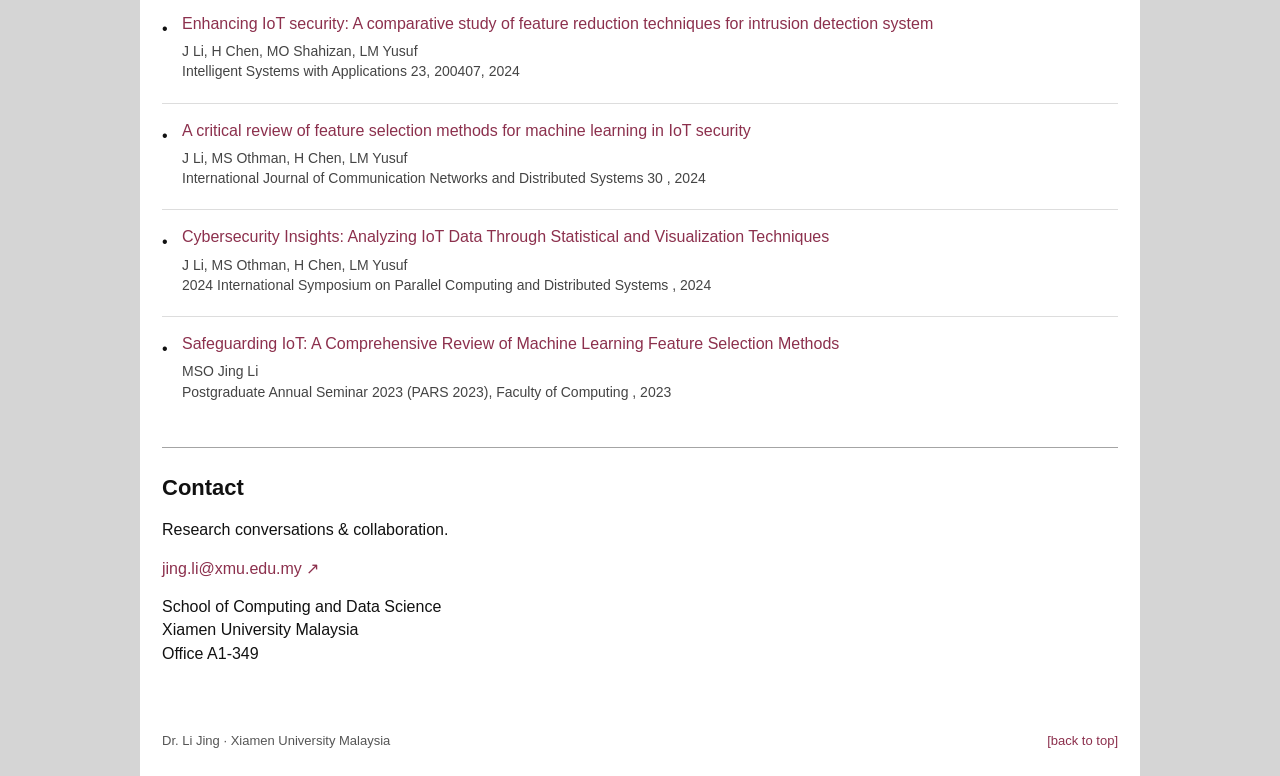
==== commit 20af50a4: "Expand papers and students; collapse research details" ====
--- a/index.html
+++ b/index.html
@@ -1,6 +1,6 @@
 <!doctype html>
-<html lang="en"><head><meta charset="utf-8"><meta name="viewport" content="width=device-width,initial-scale=1"><meta name="description" content="Research directions in intelligent, autonomous and trustworthy cybersecurity: AI-driven detection, AI security, secure agents, security operations and edge systems."><title>Dr. Li Jing | Cybersecurity & AI Research</title><link rel="stylesheet" href="style.css?v=concise-20261028"></head>
-<body><main><section class="academic-profile" id="home"><div class="profile-info"><h1>Dr. Li Jing</h1><p class="affiliation"><em>Assistant Professor<br>School of Computing and Data Science<br>Xiamen University Malaysia</em></p><p><strong>email:</strong> <a href="mailto:jing.li@xmu.edu.my">jing.li@xmu.edu.my</a><br><strong>office:</strong> A1-349, Xiamen University Malaysia<br><strong>profiles:</strong> <a href="https://scholar.google.com/citations?user=p5Pv4DQAAAAJ&amp;hl=en" target="_blank" rel="noopener">Google Scholar</a> · <a href="https://www.xmu.edu.my/index.php/staff/asst-prof-dr-li-jing" target="_blank" rel="noopener">University profile</a></p><p><strong>research:</strong> AI-driven cyber defense, trustworthy AI, secure agentic systems, agentic cybersecurity operations, and IoT / edge / cyber-physical security.</p><p class="research-theme">Intelligent, Autonomous &amp; Trustworthy Cybersecurity</p></div><figure><img src="portrait.jpg" alt="Dr. Li Jing" width="160" height="160"><figcaption>2026.09.08<br>at Qingshan Lake, Hangzhou</figcaption></figure></section><div class="highlights"><section class="recent"><h2>Recent representative publications</h2><ul><li>AITC 2026, SIFT-IDS: Sparse Iterative Feature Tuning for In-Vehicle Intrusion Detection [<a href="https://doi.org/10.1109/AITC70732.2026.11666574" target="_blank" rel="noopener">DOI</a>]</li><li>EAAI 2025, NFIoT-GATE-DTL IDS: Genetic algorithm-tuned ensemble of deep transfer learning for NetFlow-based intrusion detection system for internet of things [<a href="https://doi.org/10.1016/j.engappai.2025.110046" target="_blank" rel="noopener">DOI</a>]</li><li>Journal of Big Data 2024, Optimizing IoT intrusion detection system: feature selection versus feature extraction in machine learning [<a href="https://doi.org/10.1186/s40537-024-00892-y" target="_blank" rel="noopener">DOI</a>]</li><li>IEEE TNSM 2025, Adaptive NetFlow IIoT Intrusion Detection with Deep Transfer Learning, Genetic Optimization, and Ensemble Methods for Network Management [<a href="https://doi.org/10.1109/TNSM.2025.3617765" target="_blank" rel="noopener">DOI</a>]</li><li>IJCNDS 2024, A critical review of feature selection methods for machine learning in IoT security [<a href="https://doi.org/10.1504/IJCNDS.2024.138214" target="_blank" rel="noopener">DOI</a>]</li></ul><a href="publications.html">All publications →</a></section><section class="research-links"><h2>Research directions</h2><ul><li><a href="#rd1"><img src="research-1.svg" alt="" width="72" height="72"><span>AI-driven cyber threat detection</span></a></li><li><a href="#rd2"><img src="research-2.svg" alt="" width="72" height="72"><span>Trustworthy AI &amp; AI security</span></a></li><li><a href="#rd3"><img src="research-3.svg" alt="" width="72" height="72"><span>Secure &amp; trustworthy agentic AI</span></a></li><li><a href="#rd4"><img src="research-4.svg" alt="" width="72" height="72"><span>Agentic AI for cybersecurity operations</span></a></li><li><a href="#rd5"><img src="research-5.svg" alt="" width="72" height="72"><span>IoT, edge &amp; CPS security</span></a></li></ul><p>Detect → Understand → Reason → Act<br>Protect the AI that acts.</p></section></div><nav class="section-nav" aria-label="Section navigation"><a href="#about">[bio]</a> <a href="#research">[research]</a> <a href="#agenda">[research agenda]</a> <a href="#teaching">[teaching]</a> <a href="resources.html">[resources]</a> <a href="bookshelf.html">[bookshelf]</a> <a href="publications.html">[publications]</a> <a href="students.html">[student research]</a> <a href="photos.html">[photo album]</a> <a href="#contact">[contact]</a></nav><section class="student-publications" id="student-publications"><h2>Student research</h2><p>Publications, projects and research opportunities with our student teams.</p><div class="home-team-links"><article id="funding-group-0071"><h3><a href="students.html#funding-group-0071">Funding Group 0071 Team →</a></h3><p>In-vehicle intrusion detection and collaborative edge–cloud security: SIFT-IDS, LITE-KAN and CARE-IDS.</p></article><article id="fyp-team"><h3><a href="students.html#fyp-team">FYP Team →</a></h3><p>Final Year Project research, including the ROS2Pot agentic honeypot.</p></article><article id="research-club-team"><h3><a href="students.html#research-club-team">Research Club Team →</a></h3><p>Explore student research interests across cybersecurity, networking and AI.</p></article></div><a href="students.html">Student publications &amp; team photos →</a></section><section class="overview" id="about"><div class="split"><h2>Bio</h2><div><p class="lead">I’m Dr. Li Jing, an Assistant Professor at Xiamen University Malaysia.</p><p>My background combines a PhD in Informatics Engineering with academic and industry experience across China, the United States and Malaysia. My interests span AI, networking, IoT, cybersecurity, digital twins and LLM applications.</p><a class="text-link" href="https://www.xmu.edu.my/index.php/staff/asst-prof-dr-li-jing" target="_blank" rel="noopener">Official university profile ↗</a><p>This research agenda connects machine-learning-based threat detection with trustworthy AI, secure agent architectures and human-supervised cyber defense. IoT, edge and cyber-physical environments provide the deployment context where reliability, privacy and resource constraints matter.</p><p>The goal is a connected progression from observing threats to explaining evidence, making decisions and taking accountable action.</p></div></div><div class="principles"><span>Robustness</span><span>Explainability</span><span>Privacy</span><span>Continual learning</span><span>Human oversight</span></div></section>
+<html lang="en"><head><meta charset="utf-8"><meta name="viewport" content="width=device-width,initial-scale=1"><meta name="description" content="Research directions in intelligent, autonomous and trustworthy cybersecurity: AI-driven detection, AI security, secure agents, security operations and edge systems."><title>Dr. Li Jing | Cybersecurity & AI Research</title><link rel="stylesheet" href="style.css?v=expanded-20261028"></head>
+<body><main><section class="academic-profile" id="home"><div class="profile-info"><h1>Dr. Li Jing</h1><p class="affiliation"><em>Assistant Professor<br>School of Computing and Data Science<br>Xiamen University Malaysia</em></p><p><strong>email:</strong> <a href="mailto:jing.li@xmu.edu.my">jing.li@xmu.edu.my</a><br><strong>office:</strong> A1-349, Xiamen University Malaysia<br><strong>profiles:</strong> <a href="https://scholar.google.com/citations?user=p5Pv4DQAAAAJ&amp;hl=en" target="_blank" rel="noopener">Google Scholar</a> · <a href="https://www.xmu.edu.my/index.php/staff/asst-prof-dr-li-jing" target="_blank" rel="noopener">University profile</a></p><p><strong>research:</strong> AI-driven cyber defense, trustworthy AI, secure agentic systems, agentic cybersecurity operations, and IoT / edge / cyber-physical security.</p><p class="research-theme">Intelligent, Autonomous &amp; Trustworthy Cybersecurity</p></div><figure><img src="portrait.jpg" alt="Dr. Li Jing" width="160" height="160"><figcaption>2026.09.08<br>at Qingshan Lake, Hangzhou</figcaption></figure></section><div class="highlights"><section class="recent"><h2>Recent representative publications</h2><ul><li>AITC 2026, SIFT-IDS: Sparse Iterative Feature Tuning for In-Vehicle Intrusion Detection [<a href="https://doi.org/10.1109/AITC70732.2026.11666574" target="_blank" rel="noopener">DOI</a>]</li><li>EAAI 2025, NFIoT-GATE-DTL IDS: Genetic algorithm-tuned ensemble of deep transfer learning for NetFlow-based intrusion detection system for internet of things [<a href="https://doi.org/10.1016/j.engappai.2025.110046" target="_blank" rel="noopener">DOI</a>]</li><li>Journal of Big Data 2024, Optimizing IoT intrusion detection system: feature selection versus feature extraction in machine learning [<a href="https://doi.org/10.1186/s40537-024-00892-y" target="_blank" rel="noopener">DOI</a>]</li><li>IEEE TNSM 2025, Adaptive NetFlow IIoT Intrusion Detection with Deep Transfer Learning, Genetic Optimization, and Ensemble Methods for Network Management [<a href="https://doi.org/10.1109/TNSM.2025.3617765" target="_blank" rel="noopener">DOI</a>]</li><li>IJCNDS 2024, A critical review of feature selection methods for machine learning in IoT security [<a href="https://doi.org/10.1504/IJCNDS.2024.138214" target="_blank" rel="noopener">DOI</a>]</li></ul><a href="#publications">All publications →</a></section><section class="research-links"><h2>Research directions</h2><ul><li><a href="#rd1"><img src="research-1.svg" alt="" width="72" height="72"><span>AI-driven cyber threat detection</span></a></li><li><a href="#rd2"><img src="research-2.svg" alt="" width="72" height="72"><span>Trustworthy AI &amp; AI security</span></a></li><li><a href="#rd3"><img src="research-3.svg" alt="" width="72" height="72"><span>Secure &amp; trustworthy agentic AI</span></a></li><li><a href="#rd4"><img src="research-4.svg" alt="" width="72" height="72"><span>Agentic AI for cybersecurity operations</span></a></li><li><a href="#rd5"><img src="research-5.svg" alt="" width="72" height="72"><span>IoT, edge &amp; CPS security</span></a></li></ul><p>Detect → Understand → Reason → Act<br>Protect the AI that acts.</p></section></div><nav class="section-nav" aria-label="Section navigation"><a href="#about">[bio]</a> <a href="#research">[research]</a> <a href="#teaching">[teaching]</a> <a href="resources.html">[resources]</a> <a href="bookshelf.html">[bookshelf]</a> <a href="#publications">[publications]</a> <a href="#student-publications">[student research]</a> <a href="photos.html">[photo album]</a> <a href="#contact">[contact]</a></nav><section class="student-publications" id="student-publications"><h2>Students Research Publications</h2><div class="student-teams"><article class="student-team" id="funding-group-0071"><h3>Funding Group 0071 Team</h3><figure class="team-photo" data-photo="funding-0071-team.jpg" data-alt="Funding Group 0071 Team photo"><div class="photo-placeholder"><span class="photo-symbol" aria-hidden="true">▧</span><span>Team photo</span><small>Photos will appear here.</small></div><figcaption>Funding Group 0071 Team</figcaption></figure><ul><li class="student-paper"><strong><a href="https://doi.org/10.1109/AITC70732.2026.11666574" target="_blank" rel="noopener">SIFT-IDS: Sparse Iterative Feature Tuning for In-Vehicle Intrusion Detection</a></strong><p>Congpu Wang, Jing Li, Weipeng Zeng, Mohammed N.M. Ali, Burra Venkata Durga Kumar, Ahmad Affandi Supli</p><p>2026 International Artificial Intelligence Technology Conference (AITC), pp. 38–44.</p><p class="paper-links">[<a href="sift-ids.pdf" target="_blank" rel="noopener">PDF</a>] [<a href="https://doi.org/10.1109/AITC70732.2026.11666574" target="_blank" rel="noopener">DOI</a>]</p></li><li class="student-paper"><strong><a href="https://scholar.google.com/scholar?q=LITE-KAN%3A%20Efficient%20Bit-level%20Feature%20Extraction%20via%20Linear-equivalent%20Inference-Time%20Encoding%20for%20In-vehicle%20Networks" target="_blank" rel="noopener">LITE-KAN: Efficient Bit-level Feature Extraction via Linear-equivalent Inference-Time Encoding for In-vehicle Networks</a></strong><p>Weipeng Zeng, Jing Li, Congpu Wang</p><p class="paper-links">[<a href="lite-kan.pdf" target="_blank" rel="noopener">PDF</a>] [<a href="https://scholar.google.com/scholar?q=LITE-KAN%3A%20Efficient%20Bit-level%20Feature%20Extraction%20via%20Linear-equivalent%20Inference-Time%20Encoding%20for%20In-vehicle%20Networks" target="_blank" rel="noopener">Google Scholar</a>]</p></li><li class="student-paper"><strong><a href="https://scholar.google.com/scholar?q=CARE-IDS%3A%20Confidence-Aware%20Routing%20for%20Edge-Cloud%20Collaborative%20Network%20Intrusion%20Detection" target="_blank" rel="noopener">CARE-IDS: Confidence-Aware Routing for Edge-Cloud Collaborative Network Intrusion Detection</a></strong><p>Weipeng Zeng, Congpu Wang, Ahmad Affandi Supli, Burra Venkata Durga Kumar</p><p class="paper-links">[<a href="care-ids.pdf" target="_blank" rel="noopener">PDF</a>] [<a href="https://scholar.google.com/scholar?q=CARE-IDS%3A%20Confidence-Aware%20Routing%20for%20Edge-Cloud%20Collaborative%20Network%20Intrusion%20Detection" target="_blank" rel="noopener">Google Scholar</a>]</p></li></ul></article><article class="student-team" id="fyp-team"><h3>FYP (Final Year Project) Team</h3><figure class="team-photo" data-photo="fyp-team.jpg" data-alt="FYP (Final Year Project) Team photo"><div class="photo-placeholder"><span class="photo-symbol" aria-hidden="true">▧</span><span>Team photo</span><small>Photos will appear here.</small></div><figcaption>FYP (Final Year Project) Team</figcaption></figure><ul><li class="student-paper"><strong><a href="https://doi.org/10.1145/3830454.3846411" target="_blank" rel="noopener">Poster: ROS2Pot: An Agentic Honeypot for Proactive Defense Against LLM Agents in ROS 2/DDS Systems</a></strong><p>Yucheng Zheng, Jing Li, Wei-Chuen Yau</p><p>ACM CCS 2026 · Poster · November 15–19, 2026.</p><p class="paper-links">[<a href="ros2pot.pdf" target="_blank" rel="noopener">PDF</a>] [<a href="https://doi.org/10.1145/3830454.3846411" target="_blank" rel="noopener">DOI</a>]</p></li></ul></article><article class="student-team research-club" id="research-club-team"><h3>Research Club Team</h3><figure class="team-photo" data-photo="research-club-team.jpg" data-alt="Research Club Team photo"><div class="photo-placeholder"><span class="photo-symbol" aria-hidden="true">▧</span><span>Team photo</span><small>Photos will appear here.</small></div><figcaption>Research Club Team</figcaption></figure><p>Potential research directions</p><ul class="club-topics"><li>Intrusion Detection</li><li>AI-LLM for Security</li><li>Network in Industries</li><li>Security in LLM</li><li>IoT Security</li><li>SOC Threat Models</li><li>Web Security</li><li>Zero-knowledge proofs</li><li>Credential Extraction Attack</li><li>Malicious Traffic Data Manipulation</li><li>Sentiment Analysis</li><li>DDoS Attack</li><li>Malware Attack</li><li>APT Attack</li><li>Phishing attack</li><li>Quantum computing</li></ul></article></div></section><section class="overview" id="about"><div class="split"><h2>Bio</h2><div><p class="lead">I’m Dr. Li Jing, an Assistant Professor at Xiamen University Malaysia.</p><p>My background combines a PhD in Informatics Engineering with academic and industry experience across China, the United States and Malaysia. My interests span AI, networking, IoT, cybersecurity, digital twins and LLM applications.</p><a class="text-link" href="https://www.xmu.edu.my/index.php/staff/asst-prof-dr-li-jing" target="_blank" rel="noopener">Official university profile ↗</a><p>This research agenda connects machine-learning-based threat detection with trustworthy AI, secure agent architectures and human-supervised cyber defense. IoT, edge and cyber-physical environments provide the deployment context where reliability, privacy and resource constraints matter.</p><p>The goal is a connected progression from observing threats to explaining evidence, making decisions and taking accountable action.</p></div></div><div class="principles"><span>Robustness</span><span>Explainability</span><span>Privacy</span><span>Continual learning</span><span>Human oversight</span></div></section>
 <section class="research" id="research"><div class="section-top"><div><h2>Research</h2></div><p>Explore the questions, methods and emerging opportunities shaping the agenda. Related reading is curated from my research library and includes work by other researchers.</p></div><div id="directions"></div></section>
-<section class="agenda" id="agenda"><h2>Research agenda</h2><div class="pipeline"><span>Detect</span><i>→</i><span>Understand</span><i>→</i><span>Reason</span><i>→</i><span>Act</span></div><p class="lead">Protect the AI that acts.</p><div class="bridges"><article><small>DETECTION → OPERATIONS</small><h3>Turn telemetry into evidence.</h3><p>Connect intrusion detection and explainable outputs to evidence-grounded SOC agents, investigation and incident reporting.</p></article><article><small>AI SECURITY → AGENT SECURITY</small><h3>Make autonomy defensible.</h3><p>Bring guardrails, least privilege, isolated execution and runtime monitoring into agentic systems.</p></article><article><small>NETWORKS → THE EDGE</small><h3>Test intelligence in context.</h3><p>Study generalization, federated learning and robustness under the resource and telemetry constraints of IoT and CPS.</p></article></div></section>
-<section class="teaching" id="teaching"><h2>Teaching</h2><p>Courses taught:</p><ul><li><strong>G0336</strong> Data Management and Artificial Intelligence</li><li><strong>CST309</strong> Computer Networks and Communication</li><li><strong>CYS304</strong> Network Traffic Monitoring and Analysis</li><li><strong>CYS306</strong> Advanced Network Attack and Defence Technology</li><li><strong>CYS402</strong> Biometrics</li></ul></section><section class="home-resources" id="paper-resources"><h2>Learning &amp; research resources</h2><div class="resource-columns"><article><h3><a href="resources.html">Conference &amp; journal resources →</a></h3><p>Security and AI conferences, journal reading lists, CCF directories and recent-paper checks.</p></article><article id="bookshelf"><h3><a href="bookshelf.html">Bookshelf →</a></h3><p>Fifteen recommended books across computer science, networks &amp; cybersecurity, and AI, with introductions and official links.</p></article></div></section><section class="reading" id="publications"><h2>Publications</h2><p>See the <a href="publications.html">complete publication list →</a> for bibliographic details and DOI links. Selected work is highlighted at the top of this page.</p></section><section class="contact overview" id="contact"><div class="split"><h2>Contact</h2><div><p class="lead">Research conversations & collaboration.</p><a class="contact-email" href="mailto:jing.li@xmu.edu.my">jing.li@xmu.edu.my ↗</a><p>School of Computing and Data Science<br>Xiamen University Malaysia<br>Office A1-349</p></div></div></section></main><footer>Dr. Li Jing · Xiamen University Malaysia <a href="#home">[back to top]</a></footer><script src="script.js?v=concise-20261028"></script></body></html>
+
+<section class="teaching" id="teaching"><h2>Teaching</h2><p>Courses taught:</p><ul><li><strong>G0336</strong> Data Management and Artificial Intelligence</li><li><strong>CST309</strong> Computer Networks and Communication</li><li><strong>CYS304</strong> Network Traffic Monitoring and Analysis</li><li><strong>CYS306</strong> Advanced Network Attack and Defence Technology</li><li><strong>CYS402</strong> Biometrics</li></ul></section><section class="home-resources" id="paper-resources"><h2>Learning &amp; research resources</h2><div class="resource-columns"><article><h3><a href="resources.html">Conference &amp; journal resources →</a></h3><p>Security and AI conferences, journal reading lists, CCF directories and recent-paper checks.</p></article><article id="bookshelf"><h3><a href="bookshelf.html">Bookshelf →</a></h3><p>Fifteen recommended books across computer science, networks &amp; cybersecurity, and AI, with introductions and official links.</p></article></div></section><section class="reading" id="publications"><div class="section-top"><h2>Publications</h2></div><article class="publication"><h3><a href="https://doi.org/10.1109/AITC70732.2026.11666574" target="_blank" rel="noopener">SIFT-IDS: Sparse Iterative Feature Tuning for In-Vehicle Intrusion Detection</a></h3><p>C Wang, J Li, W Zeng, MNM Ali, BVD Kumar, AA Supli<br>2026 International Artificial Intelligence Technology Conference (AITC), 38-44, 2026</p></article><article class="publication"><h3><a href="https://doi.org/10.1016/j.engappai.2025.110046" target="_blank" rel="noopener">NFIoT-GATE-DTL IDS: Genetic algorithm-tuned ensemble of deep transfer learning for NetFlow-based intrusion detection system for internet of things</a></h3><p>J Li, H Chen, MS Othman, N Salim, LM Yusuf, SR Kumaran<br>Engineering Applications of Artificial Intelligence 143, 110046, 2025</p></article><article class="publication"><h3><a href="https://doi.org/10.1504/IJESDF.2025.143475" target="_blank" rel="noopener">IoT security: a systematic literature review of feature selection methods for machine learning-based attack classification</a></h3><p>J Li, MS Othman, C Hewan, LM Yusuf<br>International Journal of Electronic Security and Digital Forensics, 2025</p></article><article class="publication"><h3><a href="https://doi.org/10.1109/TNSM.2025.3617765" target="_blank" rel="noopener">Adaptive netflow iiot intrusion detection with deep transfer learning, genetic optimization, and ensemble methods for network management</a></h3><p>J Li, MS Othman, X Ying, DSM Hassan, H Chen, LM Yusuf<br>IEEE Transactions on Network and Service Management, 2025</p></article><article class="publication"><h3><a href="https://scholar.google.com/citations?view_op=view_citation&amp;hl=en&amp;user=p5Pv4DQAAAAJ&amp;citation_for_view=p5Pv4DQAAAAJ:Tyk-4Ss8FVUC" target="_blank" rel="noopener">Cross-Platform Social Media Sentiment Analysis on Indonesia&#x27;s Free Meal Program Using Machine and Deep Learning Techniques</a></h3><p>MSO Li Jing, Rizki Syaputra, Liao Xiuya<br>International Conference on Technology Informatics 58, 2025</p></article><article class="publication"><h3><a href="https://doi.org/10.1186/s40537-024-00892-y" target="_blank" rel="noopener">Optimizing IoT intrusion detection system: feature selection versus feature extraction in machine learning</a></h3><p>J Li, MS Othman, H Chen, LM Yusuf<br>Journal of Big Data 11 (1), 36, 2024</p></article><article class="publication"><h3><a href="https://doi.org/10.1016/j.iswa.2024.200407" target="_blank" rel="noopener">Enhancing IoT security: A comparative study of feature reduction techniques for intrusion detection system</a></h3><p>J Li, H Chen, MO Shahizan, LM Yusuf<br>Intelligent Systems with Applications 23, 200407, 2024</p></article><article class="publication"><h3><a href="https://doi.org/10.1504/IJCNDS.2024.138214" target="_blank" rel="noopener">A critical review of feature selection methods for machine learning in IoT security</a></h3><p>J Li, MS Othman, H Chen, LM Yusuf<br>International Journal of Communication Networks and Distributed Systems 30 , 2024</p></article><article class="publication"><h3><a href="https://doi.org/10.1109/PCDS61776.2024.10743769" target="_blank" rel="noopener">Cybersecurity Insights: Analyzing IoT Data Through Statistical and Visualization Techniques</a></h3><p>J Li, MS Othman, H Chen, LM Yusuf<br>2024 International Symposium on Parallel Computing and Distributed Systems , 2024</p></article><article class="publication"><h3><a href="https://scholar.google.com/citations?view_op=view_citation&amp;hl=en&amp;user=p5Pv4DQAAAAJ&amp;citation_for_view=p5Pv4DQAAAAJ:Y0pCki6q_DkC" target="_blank" rel="noopener">Safeguarding IoT: A Comprehensive Review of Machine Learning Feature Selection Methods</a></h3><p>MSO Jing Li<br>Postgraduate Annual Seminar 2023 (PARS 2023), Faculty of Computing , 2023</p></article></section><section class="contact overview" id="contact"><div class="split"><h2>Contact</h2><div><p class="lead">Research conversations & collaboration.</p><a class="contact-email" href="mailto:jing.li@xmu.edu.my">jing.li@xmu.edu.my ↗</a><p>School of Computing and Data Science<br>Xiamen University Malaysia<br>Office A1-349</p></div></div></section></main><footer>Dr. Li Jing · Xiamen University Malaysia <a href="#home">[back to top]</a></footer><script src="script.js?v=expanded-20261028"></script></body></html>
--- a/style.css
+++ b/style.css
@@ -25,3 +25,5 @@
 .bookshelf{border-top:1px solid var(--rule);padding:24px 0}.bookshelf-nav{font-size:14px;margin:16px 0 24px}.book-category{margin:24px 0}.book-category h3{font-size:18px}.book-start{font-size:13px;color:#555}.book-grid{display:grid;grid-template-columns:1fr 1fr;gap:14px 28px;padding-left:22px}.book{padding:12px 4px 10px 2px;border-top:1px solid #ddd;font-size:14px;margin-bottom:0}.book h4{font-size:15px;margin:0 0 6px;line-height:1.45}.book p{margin-bottom:8px}.book .book-authors{font-size:12px;color:#666}.book-resource{font-size:12px}@media(max-width:650px){.book-grid{grid-template-columns:1fr}}
 
 .subpage-nav{display:flex;flex-wrap:wrap;gap:10px 20px;padding:14px 0 24px;border-bottom:1px solid var(--rule);font-size:14px}.subpage-nav [aria-current=page]{font-weight:bold}.resource-page{min-height:85vh}.resource-page h1{font-size:27px;margin-bottom:16px}.home-resources{border-top:1px solid var(--rule);padding:24px 0}.home-resources .resource-columns{margin-top:0}.home-resources p,.home-team-links p{font-size:14px}.home-team-links{display:grid;grid-template-columns:repeat(3,minmax(0,1fr));gap:22px}.home-team-links h3{font-size:16px}.home-team-links p{color:#444}@media(max-width:650px){.home-team-links{grid-template-columns:1fr;gap:8px}}
+
+.direction-body>summary{margin:0;font-size:16px;line-height:1.5}.direction-body>summary h3{display:inline;font-weight:600}.direction-body[open]>summary{margin-bottom:10px}.direction-body>p{font-size:15px}.direction-body .related-reading{margin-top:12px}.publication::before{top:20px}.publication h3{margin-top:0}
